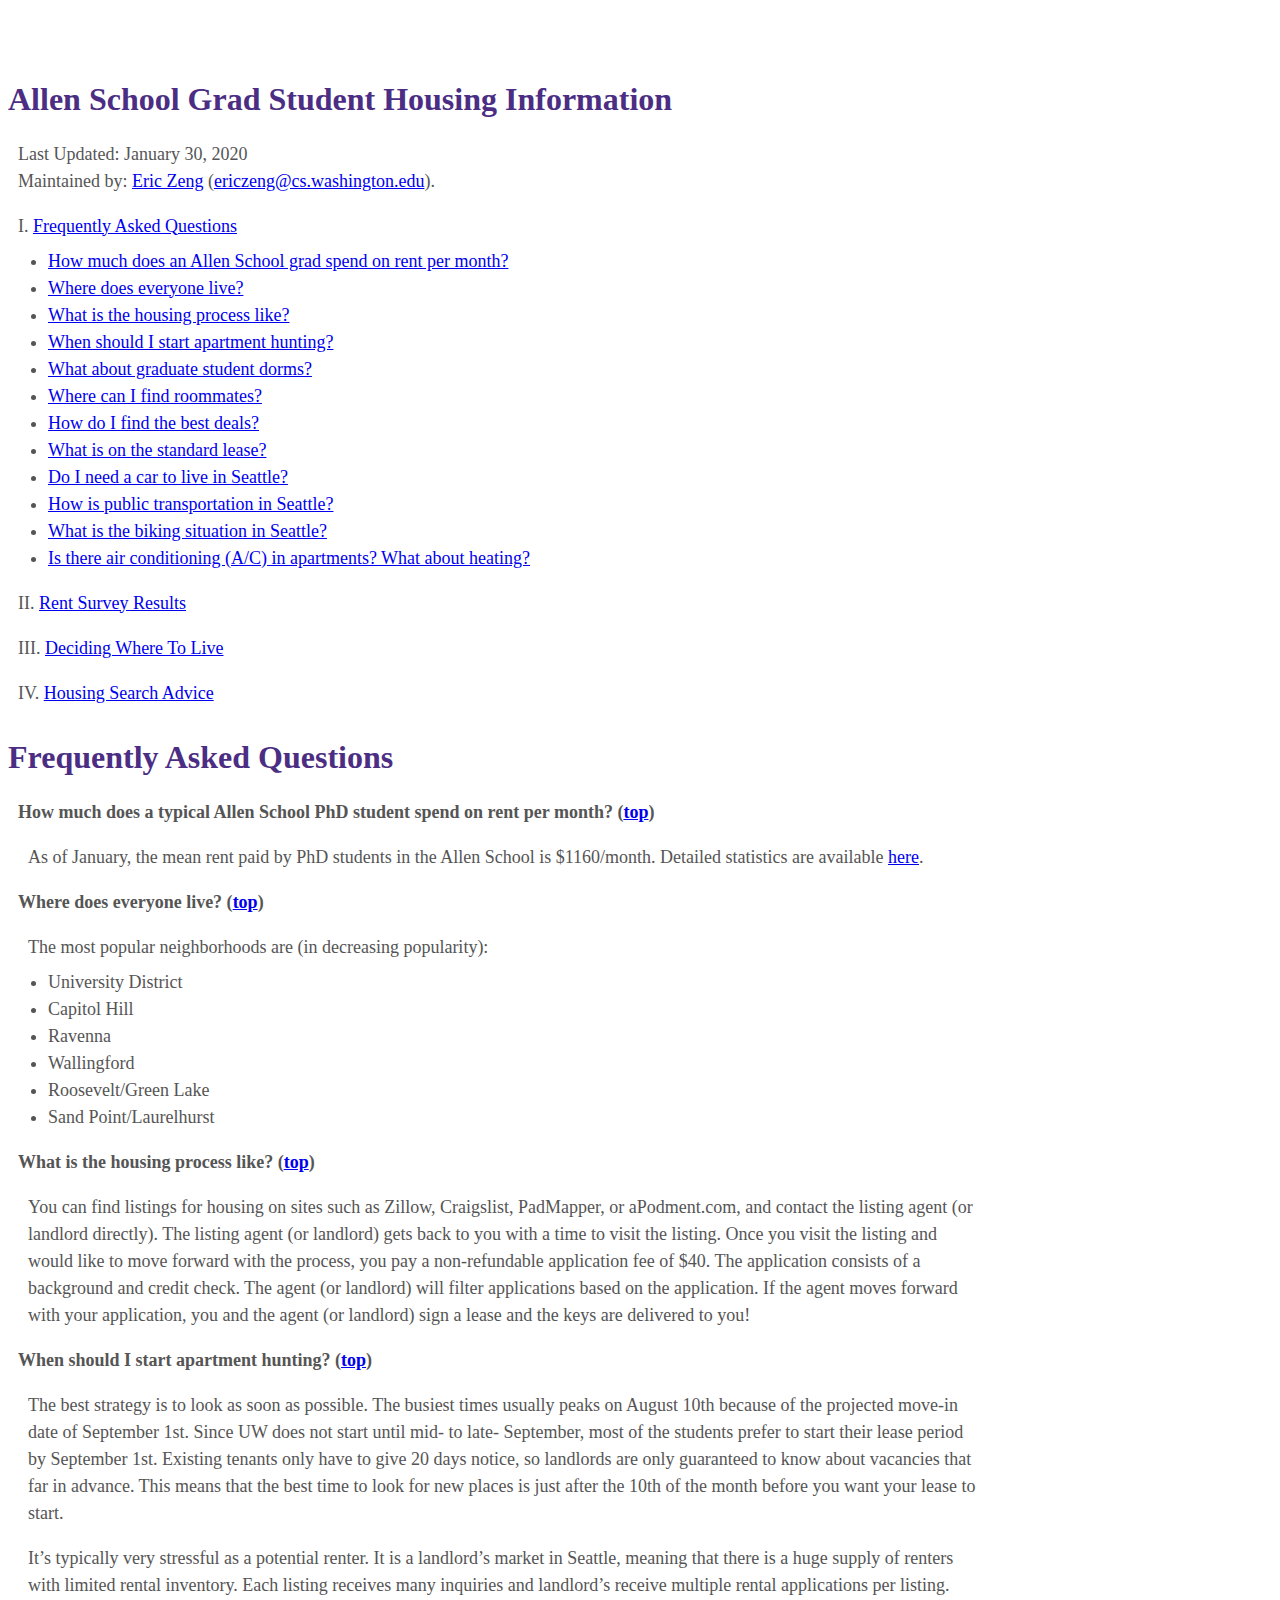
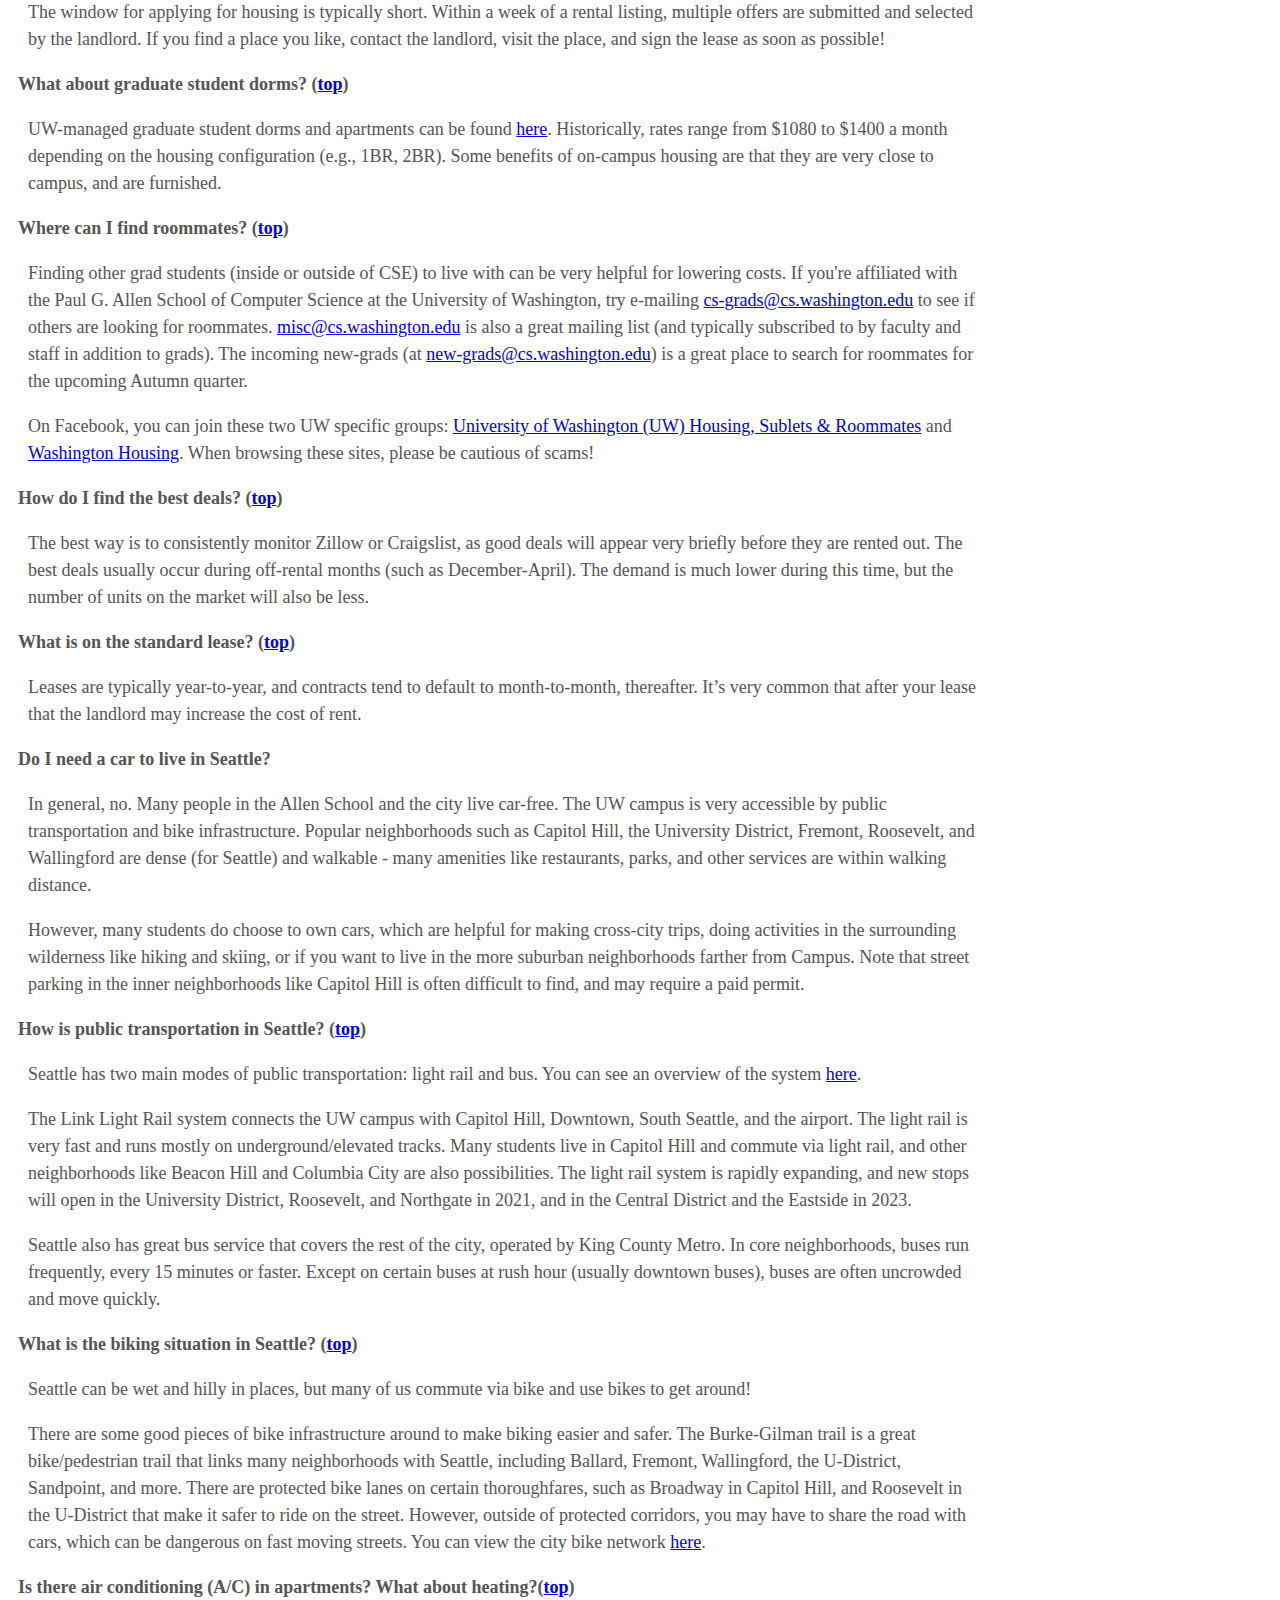
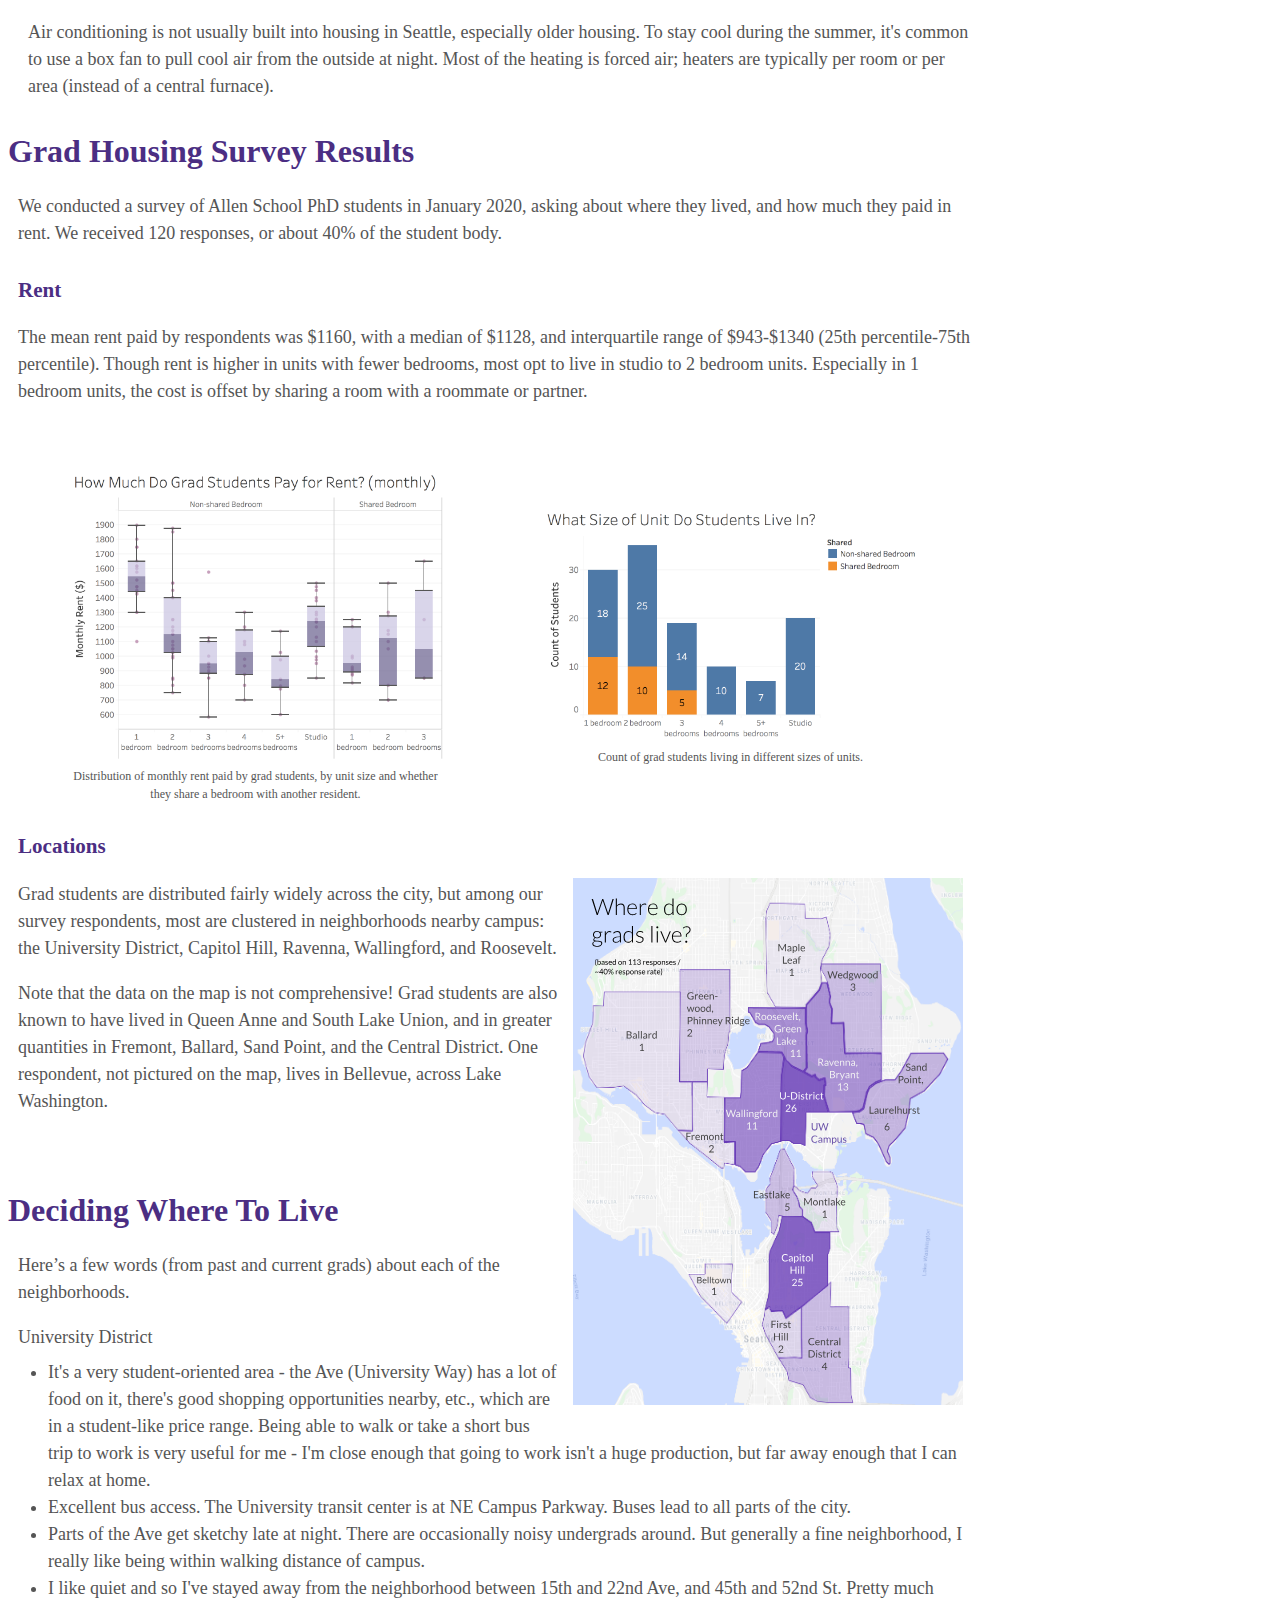
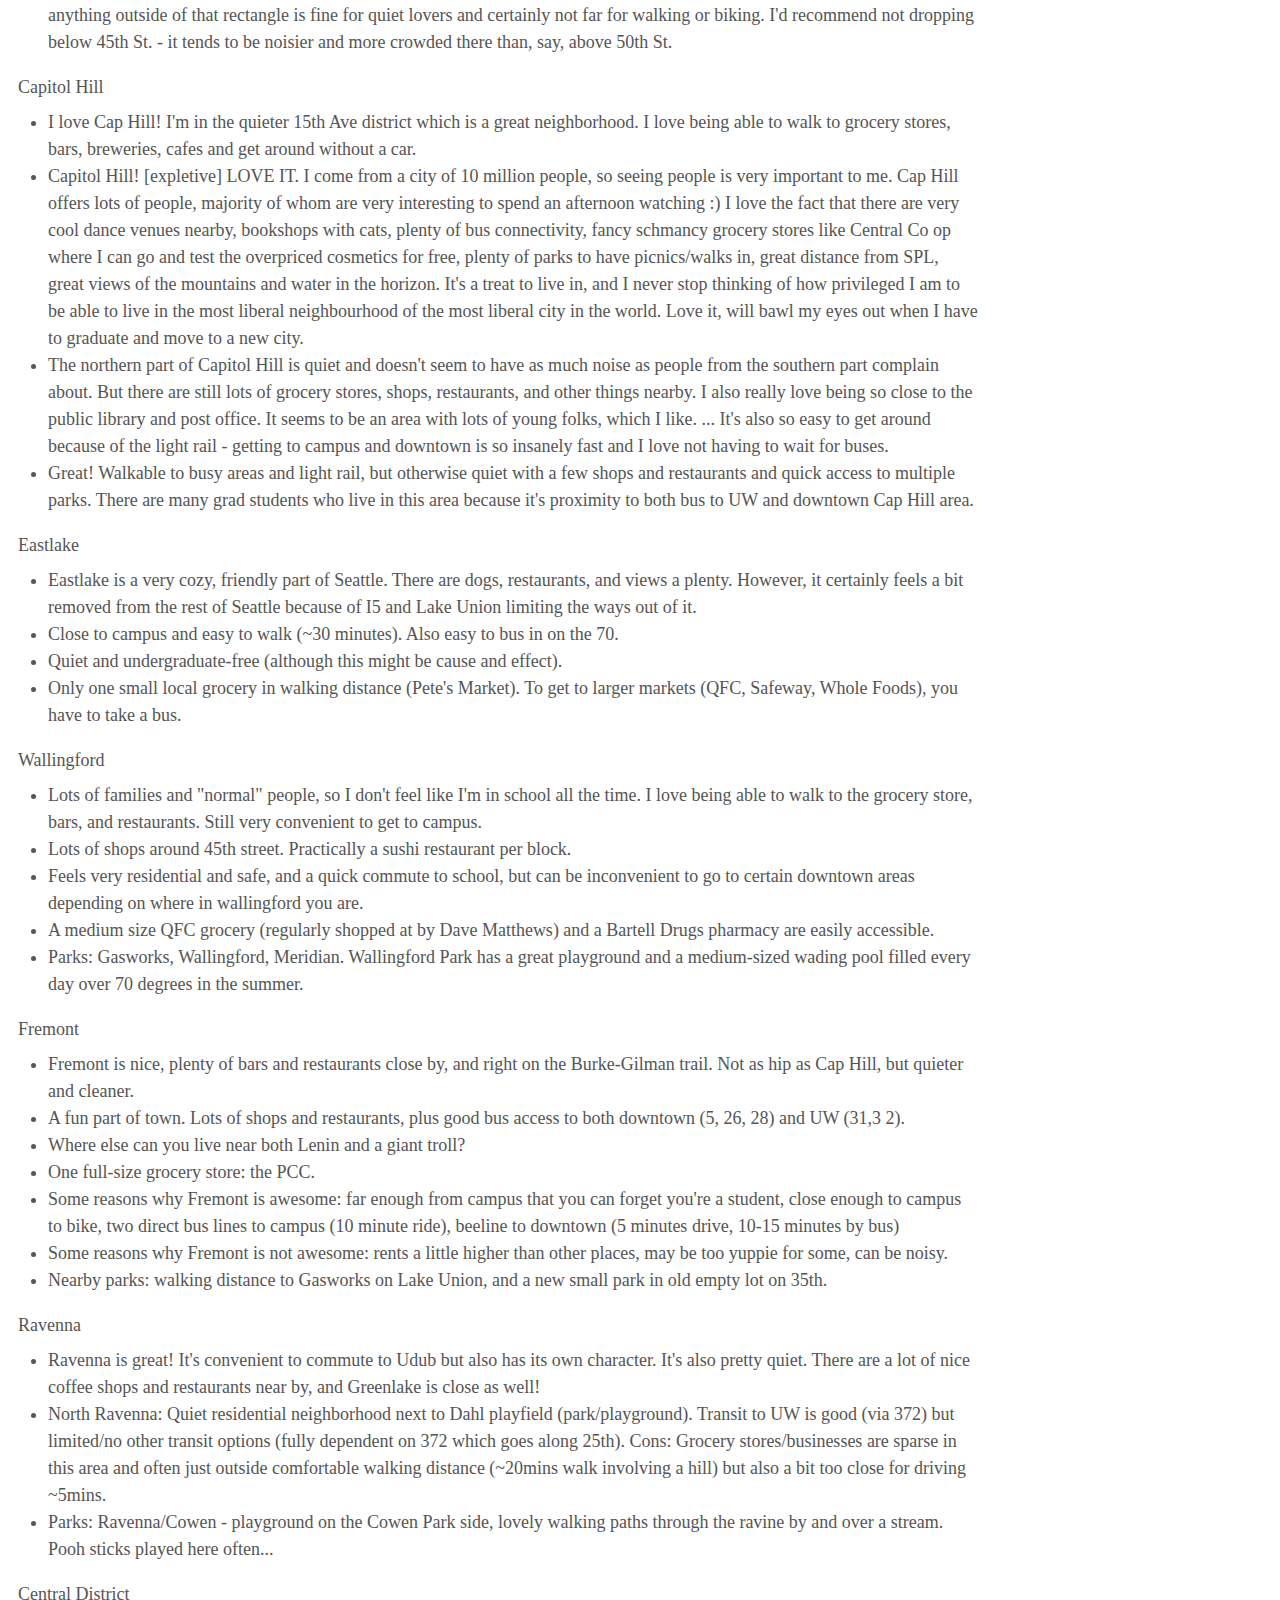
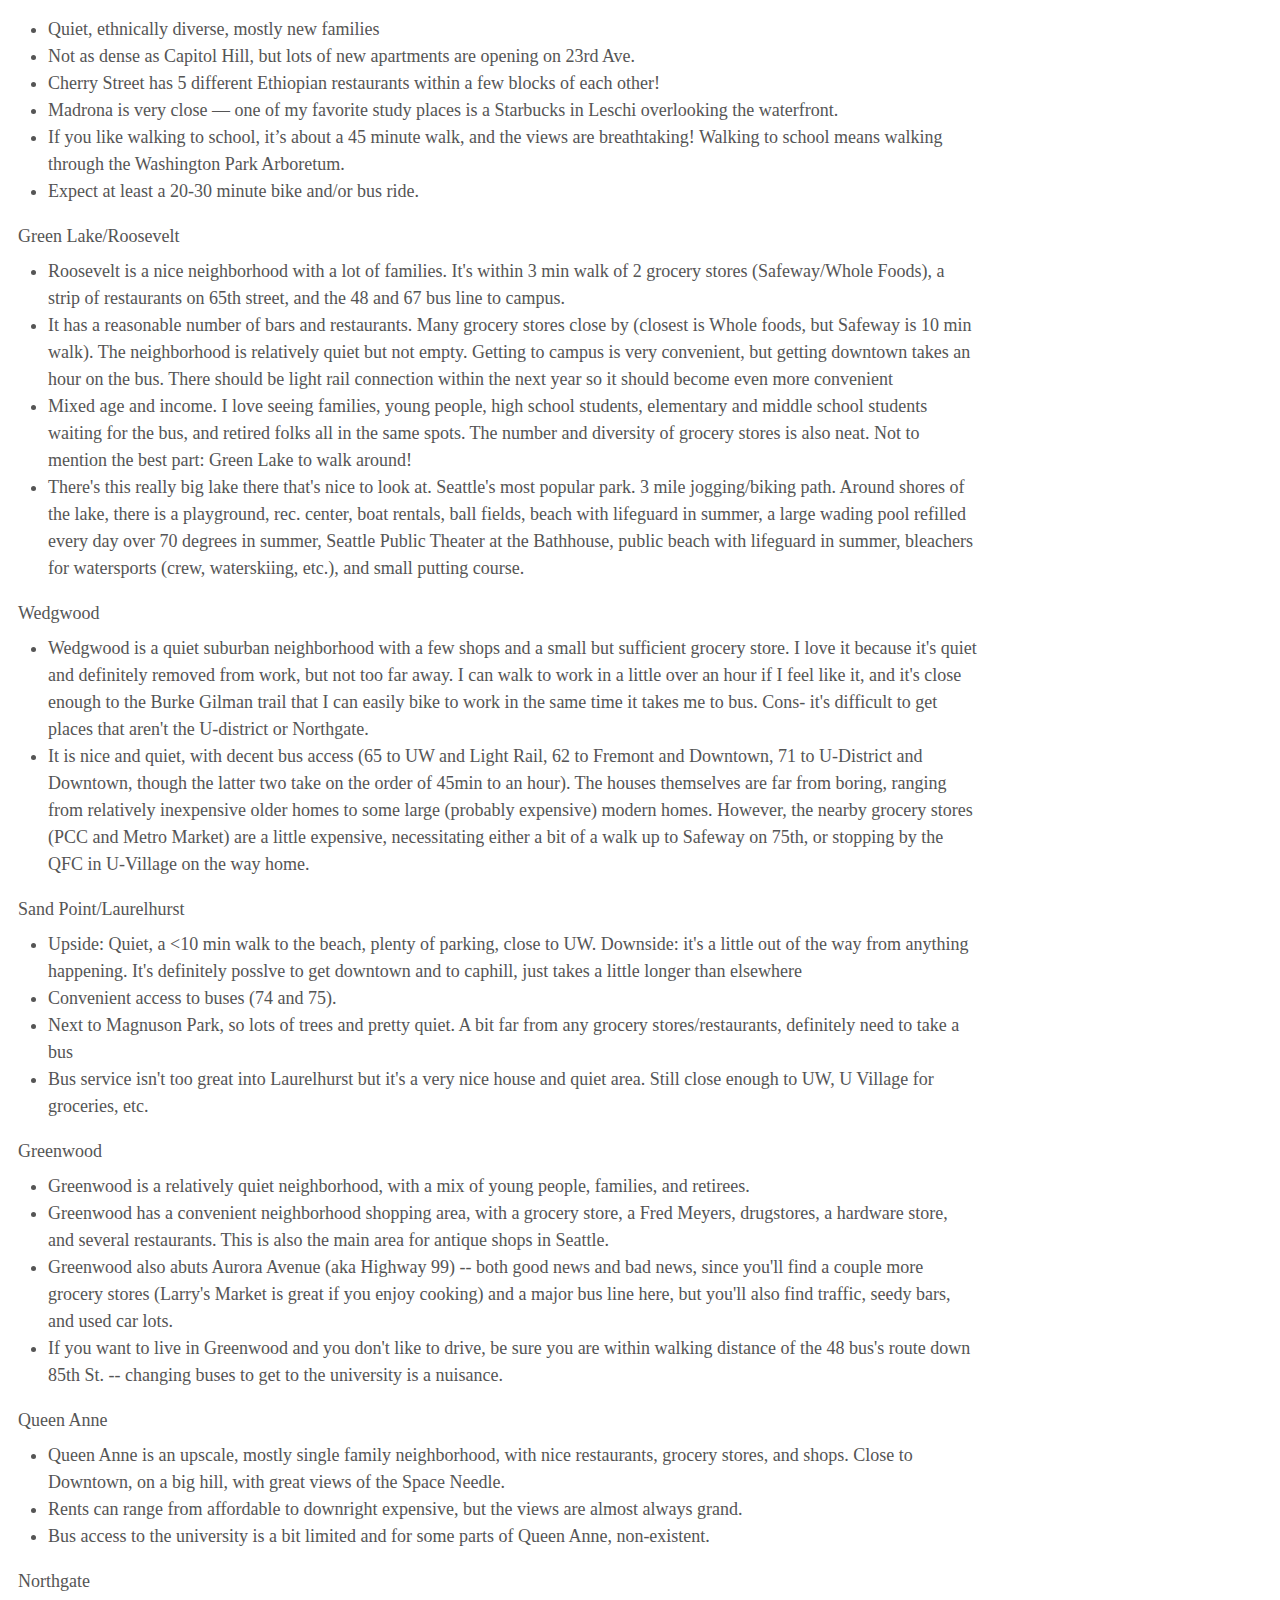
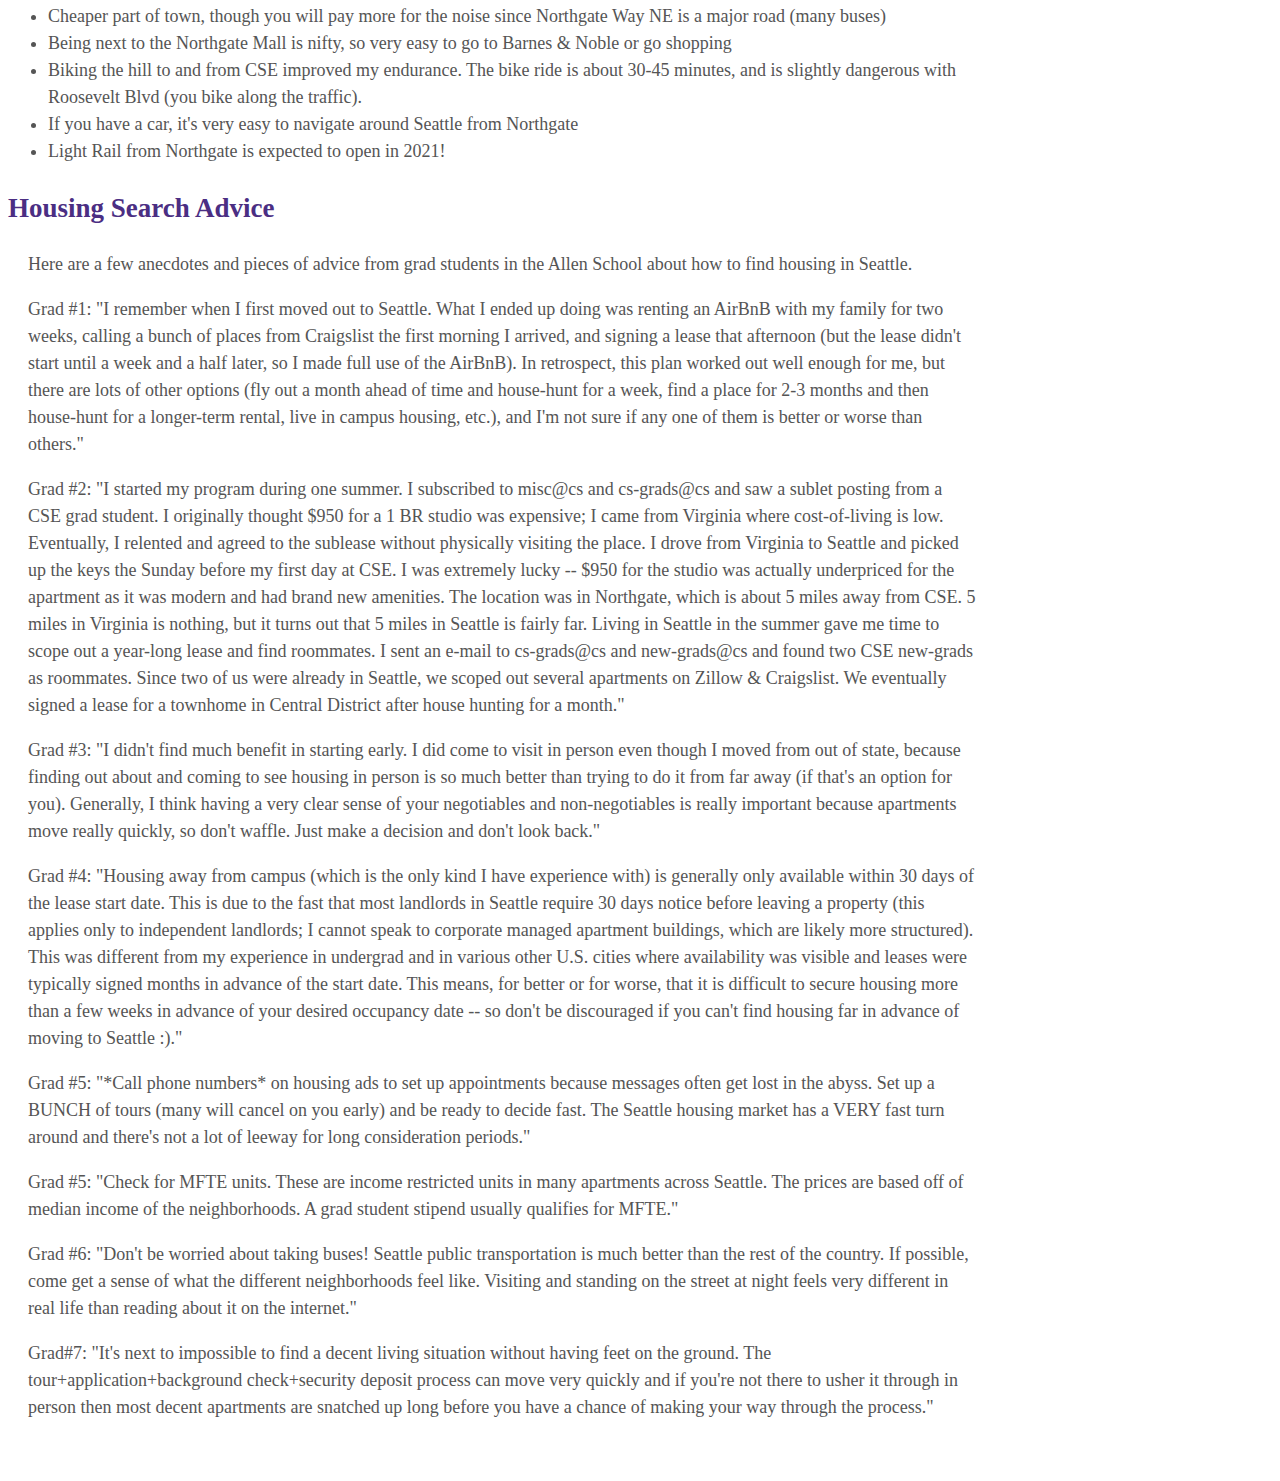
==== index.html @ 20b37497 "Update with new housing survey data and advice/neighborhood descriptions" ====
<!DOCTYPE html>
<html lang="en">
<head>
  <meta charset="utf-8">
  <meta http-equiv="X-UA-Compatible" content="IE=edge">
  <meta name="viewport" content="width=device-width, initial-scale=1">
  <meta name="description" content="">
  <meta name="author" content="">
  <link rel="shortcut icon" href="./assets/ico/favicon.ico">

  <title>UW CSE Housing Info</title>

  <!-- Bootstrap core CSS -->
  <link href="./css/bootstrap.min.css" rel="stylesheet">

  <!-- Custom styles for this template -->
  <link href="./css/blog.css" rel="stylesheet">
  <link href="./css/housing.css" rel="stylesheet">

  <!-- Font Awesome -->
  <link rel="stylesheet" href="./font-awesome/css/font-awesome.min.css">
</head>

<body>
  <div class="container">
    <div class="blog-header">
    </div>

    <div class="row">
      <div class="col-md-10 blog-main">


        <div class="blog-post">
          <h2 class="blog-post-title">Allen School Grad Student Housing Information</h2>

          <p class="text">Last Updated: January 30, 2020<br />
            Maintained by: <a href="http://homes.cs.washington.edu/~ericzeng/">Eric Zeng</a>
            (<a href="mailto:ericzeng@cs.washington.edu">ericzeng@cs.washington.edu</a>).
          </p>

            <!-- <p class="text">This page is publicly available on <a href="https://github.com/carlodelmundo/cse-housing">Github</a>. Contributions welcome.</p> -->
            <p class="text" id="top">I. <a href="#faq">Frequently Asked Questions</a>
              <ul>
                <li><a href="#q_1">How much does an Allen School grad spend on rent per month?</a></li>
                <li><a href="#q_2">Where does everyone live?</a></li>
                <li><a href="#q_3">What is the housing process like?</a></li>
                <li><a href="#q_4">When should I start apartment hunting?</a></li>
                <li><a href="#q_5">What about graduate student dorms?</a></li>
                <li><a href="#q_6">Where can I find roommates?</a></li>
                <li><a href="#q_7">How do I find the best deals?</a></li>
                <li><a href="#q_8">What is on the standard lease?</a></li>
                <li><a href="#q_9">Do I need a car to live in Seattle?</a></li>
                <li><a href="#q_10">How is public transportation in Seattle?</a></li>
                <li><a href="#q_11">What is the biking situation in Seattle?</a></li>
                <li><a href="#q_12">Is there air conditioning (A/C) in apartments? What about heating?</a></li>
              </ul>
            </p>

            <p class="text">II. <a href="#rent_survey_results">Rent Survey Results</a></p>

            <p class="text">III. <a href="#deciding_where_to_live">Deciding Where To Live</a></p>
            <p class="text">IV. <a href="#advice">Housing Search Advice</a></p>

            <h2 class="blog-post-title" id="faq">Frequently Asked Questions</h2>


            <p class="faq_question" id="q_1">
              How much does a typical Allen School PhD student spend on rent per month? (<a href="#top">top</a>)
            </p>
            <p class="faq_answer">
              As of January, the mean rent paid by PhD students in the Allen
              School is $1160/month. Detailed statistics are available
              <a href="#rent_survey_results">here</a>.
            </p>

            <p class="faq_question" id="q_2">Where does everyone live? (<a href="#top">top</a>) </p>

            <p class="faq_answer">The most popular neighborhoods are (in decreasing popularity):

              <ul>
                <li>University District</li>
                <li>Capitol Hill</li>
                <li>Ravenna</li>
                <li>Wallingford</li>
                <li>Roosevelt/Green Lake</li>
                <li>Sand Point/Laurelhurst</li>
              </ul>

              <p class="faq_question" id="q_3">What is the housing process like? (<a href="#top">top</a>) </p>
              <p class="faq_answer">
                You can find listings for housing on sites such as Zillow,
                Craigslist, PadMapper, or aPodment.com, and contact the listing
                agent (or landlord directly). The listing agent (or landlord)
                gets back to you with a time to visit the listing.
                Once you visit the listing and would like to move forward with
                the process, you pay a non-refundable application fee of $40.
                The application consists of a background and credit check.
                The agent (or landlord) will filter applications based on the
                application. If the agent moves forward with your application,
                you and the agent (or landlord) sign a lease and the keys are
                delivered to you!
              </p>

              <p class="faq_question" id="q_4">
                When should I start apartment hunting? (<a href="#top">top</a>)
              </p>
              <p class="faq_answer">
                The best strategy is to look as soon as possible. The busiest
                times usually peaks on August 10th because of the projected
                move-in date of September 1st. Since UW does not start until
                mid- to late- September, most of the students prefer to start
                their lease period by September 1st. Existing tenants only have
                to give 20 days notice, so landlords are only guaranteed to know
                about vacancies that far in advance. This means that the best
                time to look for new places is just after the 10th of the month
                before you want your lease to start.
              </p>
              <p class="faq_answer">
                It’s typically very stressful as a potential renter. It is a
                landlord’s market in Seattle, meaning that there is a huge
                supply of renters with limited rental inventory. Each listing
                receives many inquiries and landlord’s receive multiple rental
                applications per listing. The window for applying for housing is
                typically short. Within a week of a rental listing, multiple
                offers are submitted and selected by the landlord. If you find
                a place you like, contact the landlord, visit the place, and
                sign the lease as soon as possible!
              </p>

              <p class="faq_question" id="q_5">What about graduate student dorms? (<a href="#top">top</a>)  </p>
              <p class="faq_answer">
                UW-managed graduate student dorms and apartments can be found
                <a href="https://hfs.uw.edu/Live/Graduate-Student-Apartments">here</a>.
                Historically, rates range from $1080 to $1400 a month depending
                on the housing configuration (e.g., 1BR, 2BR). Some benefits
                of on-campus housing are that they are very close to campus,
                and are furnished.
              </p>

              <p class="faq_question" id="q_6">
                Where can I find roommates? (<a href="#top">top</a>) </p>
              <p class="faq_answer">
                Finding other grad students (inside or outside of CSE) to live
                with can be very helpful for lowering costs.
                If you're affiliated with the Paul G. Allen School of Computer
                Science at the University of Washington, try e-mailing
                <a href="mailto:cs-grads@cs.washington.edu ">cs-grads@cs.washington.edu</a>
                to see if others are looking for roommates.
                <a href="mailto:misc@cs.washington.edu ">misc@cs.washington.edu</a>
                is also a great mailing list (and typically subscribed to by
                faculty and staff in addition to grads). The incoming new-grads
                (at <a href="mailto:new-grads@cs.washington.edu">new-grads@cs.washington.edu</a>)
                is a great place to search for roommates for the upcoming Autumn quarter.
              </p>
              <p class="faq_answer">
                On Facebook, you can join these two UW specific groups:
                <a href="https://www.facebook.com/groups/445293202296621/">
                University of Washington (UW) Housing, Sublets & Roommates</a>
                and <a href="https://www.facebook.com/groups/housinguw/">Washington Housing</a>.
                When browsing these sites, please be cautious of scams!
              </p>

              <p class="faq_question" id="q_7">
                How do I find the best deals? (<a href="#top">top</a>) </p>
              <p class="faq_answer">
                The best way is to consistently monitor Zillow or Craigslist,
                as good deals will appear very briefly before they are rented out.
                The best deals usually occur during off-rental months
                (such as December-April). The demand is much lower during this
                time, but the number of units on the market will also be less.
              </p>

              <p class="faq_question" id="q_8">What is on the standard lease? (<a href="#top">top</a>) </p>
              <p class="faq_answer">
                Leases are typically year-to-year, and contracts tend to default
                to month-to-month, thereafter. It’s very common that after your
                lease that the landlord may increase the cost of rent.
              </p>

              <p class="faq_question" id="q_9">Do I need a car to live in Seattle?</p>
              <p class="faq_answer">
                In general, no. Many people in the Allen School and the city live
                car-free. The UW campus is very accessible by public
                transportation and bike infrastructure. Popular neighborhoods
                such as Capitol Hill, the University District, Fremont, Roosevelt,
                and Wallingford are dense (for Seattle) and walkable - many
                amenities like restaurants, parks, and other services are within
                walking distance.
              </p>
              <p class="faq_answer">
                However, many students do choose to own cars, which are helpful
                for making cross-city trips, doing activities in the surrounding
                wilderness like hiking and skiing, or if you want to live in the
                more suburban neighborhoods farther from Campus. Note
                that street parking in the inner neighborhoods like Capitol Hill
                is often difficult to find, and may require a paid permit.
              </p>

              <p class="faq_question" id="q_10">
                How is public transportation in Seattle? (<a href="#top">top</a>)
              </p>
              <p class="faq_answer">
                Seattle has two main modes of public transportation: light rail
                and bus. You can see an overview of the system
                <a href="https://seattletransitmap.com/view/">here</a>.
              </p>
              <p class="faq_answer">
                The Link Light Rail system connects the UW campus with Capitol
                Hill, Downtown, South Seattle, and the airport.
                The light rail is very fast and runs mostly on underground/elevated
                tracks. Many students live in Capitol Hill and commute via light
                rail, and other neighborhoods like Beacon Hill and Columbia
                City are also possibilities. The light rail system is rapidly
                expanding, and new stops will open in the University District,
                Roosevelt, and Northgate in 2021, and in the Central District
                and the Eastside in 2023.
              </p>
              <p class="faq_answer">
                Seattle also has great bus service that covers the rest of the city,
                operated by King County Metro. In core neighborhoods, buses run
                frequently, every 15 minutes or faster. Except on certain buses
                at rush hour (usually downtown buses), buses are often uncrowded
                and move quickly.
              </p>

              <p class="faq_question" id="q_11">What is the biking situation in Seattle? (<a href="#top">top</a>) </p>
              <p class="faq_answer">
                Seattle can be wet and hilly in places, but many of us commute
                via bike and use bikes to get around!
              </p>
              <p class="faq_answer">
                There are some good pieces of bike infrastructure around to make
                biking easier and safer. The Burke-Gilman
                trail is a great bike/pedestrian trail that links many
                neighborhoods with Seattle, including Ballard, Fremont, Wallingford,
                the U-District, Sandpoint, and more. There are
                protected bike lanes on certain thoroughfares, such as Broadway
                in Capitol Hill, and Roosevelt in the U-District that make it
                safer to ride on the street. However, outside of protected
                corridors, you may have to share the road with cars, which can
                be dangerous on fast moving streets. You can view the city bike
                network
                <a href="http://seattlecitygis.maps.arcgis.com/apps/webappviewer/index.html?id=a24b25c3142c49e194190d6a888d97e3">here</a>.
              </p>


              <p class="faq_question" id="q_12">Is there air conditioning (A/C) in apartments? What about heating?(<a href="#top">top</a>)</p>
              <p class="faq_answer">
                Air conditioning is not usually built into housing in Seattle,
                especially older housing. To stay cool during the summer, it's
                common to use a box fan to pull cool air from the outside at
                night. Most of the heating is forced air; heaters are typically
                per room or per area (instead of a central furnace).
              </p>

              <h2 class="blog-post-title" id="rent_survey_results">Grad Housing Survey Results</h2>

              <p class="text">
                We conducted a survey of Allen School PhD students in January
                2020, asking about where they lived, and how much they paid
                in rent. We received 120 responses, or about 40% of the student
                body.
              </p>

              <h3>Rent</h3>
              <p class="text">
                The mean rent paid by respondents was $1160, with a median of
                $1128, and interquartile range of $943-$1340
                (25th percentile-75th percentile).
                Though rent is higher in units with fewer bedrooms, most opt to
                live in studio to 2 bedroom units. Especially in 1 bedroom units,
                the cost is offset by sharing a room with a roommate or partner.
              </p>
              <br />

              <div id="figures">
                <figure>
                  <center>
                    <img src="images/boxplot.png" id="boxplot"></img>
                  </center>
                  <figcaption>
                    <center>
                      Distribution of monthly rent paid by grad students,
                      by unit size and whether they share a bedroom with
                      another resident.
                    </center>
                  </figcaption>
                </figure>

                <figure>
                  <center>
                    <img src="images/room_hist.png" id="rooms"></img>
                  </center>
                  <figcaption>
                    <center>
                      Count of grad students living in different sizes of
                      units.
                    </center>
                  </figcaption>
                </figure>
              </div>

              <h3>Locations</h3>
              <img src="images/neighborhoods.svg" id="neighborhoods"></img>
              <p class="text">
                Grad students are distributed fairly widely across the city,
                but among our survey respondents, most are clustered in neighborhoods
                nearby campus: the University District, Capitol Hill,
                Ravenna, Wallingford, and Roosevelt.
              </p>
              <p class="text">
                Note that the data on the map is not comprehensive!
                Grad students are also known to have lived in Queen Anne and
                South Lake Union, and in greater quantities in Fremont, Ballard,
                Sand Point, and the Central District. One respondent, not pictured
                on the map, lives in Bellevue, across Lake Washington.
              </p>

              <br />

              <h2 class="blog-post-title" id="deciding_where_to_live">Deciding Where To Live</h2>

              <p class="text">Here’s a few words (from past and current grads) about each of the neighborhoods.</p>

              <p class="text">University District</p>
              <ul>
                <li>It's a very student-oriented area - the Ave (University Way) has a lot of food on it, there's good shopping opportunities nearby, etc., which are in a student-like price range. Being able to walk or take a short bus trip to work is very useful for me - I'm close enough that going to work isn't a huge production, but far away enough that I can relax at home.</li>
                <li>Excellent bus access. The University transit center is at NE Campus Parkway. Buses lead to all parts of the city.</li>
                <li>Parts of the Ave get sketchy late at night. There are occasionally noisy undergrads around. But generally a fine neighborhood, I really like being within walking distance of campus.</li>
                <li>I like quiet and so I've stayed away from the neighborhood between 15th and 22nd Ave, and 45th and 52nd St. Pretty much anything outside of that rectangle is fine for quiet lovers and certainly not far for walking or biking. I'd recommend not dropping below 45th St. - it tends to be noisier and more crowded there than, say, above 50th St.</li>
              </ul>

              <p class="text">Capitol Hill</p>
              <ul>
                <li>I love Cap Hill! I'm in the quieter 15th Ave district which is a great neighborhood. I love being able to walk to grocery stores, bars, breweries, cafes and get around without a car.</li>
                <li>Capitol Hill! [expletive] LOVE IT. I come from a city of 10 million people, so seeing people is very important to me. Cap Hill offers lots of people, majority of whom are very interesting to spend an afternoon watching :) I love the fact that there are very cool dance venues nearby, bookshops with cats, plenty of bus connectivity, fancy schmancy grocery stores like Central Co op where I can go and test the overpriced cosmetics for free, plenty of parks to have picnics/walks in, great distance from SPL, great views of the mountains and water in the horizon. It's a treat to live in, and I never stop thinking of how privileged I am to be able to live in the most liberal neighbourhood of the most liberal city in the world. Love it, will bawl my eyes out when I have to graduate and move to a new city.</li>
                <li>The northern part of Capitol Hill is quiet and doesn't seem to have as much noise as people from the southern part complain about. But there are still lots of grocery stores, shops, restaurants, and other things nearby. I also really love being so close to the public library and post office. It seems to be an area with lots of young folks, which I like. ... It's also so easy to get around because of the light rail - getting to campus and downtown is so insanely fast and I love not having to wait for buses.</li>
                <li>Great! Walkable to busy areas and light rail, but otherwise quiet with a few shops and restaurants and quick access to multiple parks. There are many grad students who live in this area because it's proximity to both bus to UW and downtown Cap Hill area.</li>
              </ul>

              <p class="text">Eastlake</p>
              <ul>
                <li>Eastlake is a very cozy, friendly part of Seattle. There are dogs, restaurants, and views a plenty. However, it certainly feels a bit removed from the rest of Seattle because of I5 and Lake Union limiting the ways out of it.</li>
                <li>Close to campus and easy to walk (~30 minutes). Also easy to bus in on the 70.</li>
                <li>Quiet and undergraduate-free (although this might be cause and effect).</li>
                <li>Only one small local grocery in walking distance (Pete's Market). To get to larger markets (QFC, Safeway, Whole Foods), you have to take a bus.</li>
              </ul>

              <p class="text">Wallingford</p>
              <ul>
                <li>Lots of families and "normal" people, so I don't feel like I'm in school all the time. I love being able to walk to the grocery store, bars, and restaurants. Still very convenient to get to campus.</li>
                <li>Lots of shops around 45th street. Practically a sushi restaurant per block.</li>
                <li>Feels very residential and safe, and a quick commute to school, but can be inconvenient to go to certain downtown areas depending on where in wallingford you are.</li>
                <li>A medium size QFC grocery (regularly shopped at by Dave Matthews) and a Bartell Drugs pharmacy are easily accessible.</li>
                <li>Parks: Gasworks, Wallingford, Meridian. Wallingford Park has a great playground and a medium-sized wading pool filled every day over 70 degrees in the summer.</li>
              </ul>

              <p class="text">Fremont</p>
              <ul>
                <li>Fremont is nice, plenty of bars and restaurants close by, and right on the Burke-Gilman trail. Not as hip as Cap Hill, but quieter and cleaner.</li>
                <li>A fun part of town. Lots of shops and restaurants, plus good bus access to both downtown (5, 26, 28) and UW (31,3 2).</li>
                <li>Where else can you live near both Lenin and a giant troll?</li>
                <li>One full-size grocery store: the PCC.</li>
                <li>Some reasons why Fremont is awesome: far enough from campus that you can forget you're a student, close enough to campus to bike, two direct bus lines to campus (10 minute ride), beeline to downtown (5 minutes drive, 10-15 minutes by bus)</li>
                <li>Some reasons why Fremont is not awesome: rents a little higher than other places, may be too yuppie for some, can be noisy.</li>
                <li>Nearby parks: walking distance to Gasworks on Lake Union, and a new small park in old empty lot on 35th.</li>
              </ul>
              <p class="text">Ravenna</p>
              <ul>
                <li>Ravenna is great! It's convenient to commute to Udub but also has its own character. It's also pretty quiet. There are a lot of nice coffee shops and restaurants near by, and Greenlake is close as well!</li>
                <li>North Ravenna: Quiet residential neighborhood next to Dahl playfield (park/playground). Transit to UW is good (via 372) but limited/no other transit options (fully dependent on 372 which goes along 25th). Cons: Grocery stores/businesses are sparse in this area and often just outside comfortable walking distance (~20mins walk involving a hill) but also a bit too close for driving ~5mins.</li>
                <li>Parks: Ravenna/Cowen - playground on the Cowen Park side, lovely walking paths through the ravine by and over a stream. Pooh sticks played here often...</li>
              </ul>

              <p class="text">Central District</p>
              <ul>
                <li>Quiet, ethnically diverse, mostly new families</li>
                <li>Not as dense as Capitol Hill, but lots of new apartments are opening on 23rd Ave.</li>
                <li>Cherry Street has 5 different Ethiopian restaurants within a few blocks of each other!</li>
                <li>Madrona is very close — one of my favorite study places is a Starbucks in Leschi overlooking the waterfront.</li>
                <li>If you like walking to school, it’s about a 45 minute walk, and the views are breathtaking! Walking to school means walking through the Washington Park Arboretum.</li>
                <li>Expect at least a 20-30 minute bike and/or bus ride.</li>
              </ul>
              <p class="text">Green Lake/Roosevelt</p>
              <ul>
                <li>Roosevelt is a nice neighborhood with a lot of families. It's within 3 min walk of 2 grocery stores (Safeway/Whole Foods), a strip of restaurants on 65th street, and the 48 and 67 bus line to campus. </li>
                <li>It has a reasonable number of bars and restaurants. Many grocery stores close by (closest is Whole foods, but Safeway is 10 min walk). The neighborhood is relatively quiet but not empty. Getting to campus is very convenient, but getting downtown takes an hour on the bus. There should be light rail connection within the next year so it should become even more convenient</li>
                <li>Mixed age and income. I love seeing families, young people, high school students, elementary and middle school students waiting for the bus, and retired folks all in the same spots. The number and diversity of grocery stores is also neat. Not to mention the best part: Green Lake to walk around!</li>
                <li>There's this really big lake there that's nice to look at. Seattle's most popular park. 3 mile jogging/biking path. Around shores of the lake, there is a playground, rec. center, boat rentals, ball fields, beach with lifeguard in summer, a large wading pool refilled every day over 70 degrees in summer, Seattle Public Theater at the Bathhouse, public beach with lifeguard in summer, bleachers for watersports (crew, waterskiing, etc.), and small putting course.</li>
              </ul>
              <p class="text">Wedgwood</p>
              <ul>
                <li>Wedgwood is a quiet suburban neighborhood with a few shops and a small but sufficient grocery store. I love it because it's quiet and definitely removed from work, but not too far away. I can walk to work in a little over an hour if I feel like it, and it's close enough to the Burke Gilman trail that I can easily bike to work in the same time it takes me to bus. Cons- it's difficult to get places that aren't the U-district or Northgate.</li>
                <li>It is nice and quiet, with decent bus access (65 to UW and Light Rail, 62 to Fremont and Downtown, 71 to U-District and Downtown, though the latter two take on the order of 45min to an hour). The houses themselves are far from boring, ranging from relatively inexpensive older homes to some large (probably expensive) modern homes.
                  However, the nearby grocery stores (PCC and Metro Market) are a little expensive, necessitating either a bit of a walk up to Safeway on 75th, or stopping by the QFC in U-Village on the way home.</li>
              </ul>

              <p class="text">Sand Point/Laurelhurst</p>
              <ul>
                <li>Upside: Quiet, a &lt;10 min walk to the beach, plenty of parking, close to UW. Downside: it's a little out of the way from anything happening. It's definitely posslve to get downtown and to caphill, just takes a little longer than elsewhere</li>
                <li>Convenient access to buses (74 and 75).</li>
                <li>Next to Magnuson Park, so lots of trees and pretty quiet. A bit far from any grocery stores/restaurants, definitely need to take a bus </li>
                <li>Bus service isn't too great into Laurelhurst but it's a very nice house and quiet area. Still close enough to UW, U Village for groceries, etc.</li>
              </ul>
              <p class="text">Greenwood</p>
              <ul>
                <li>Greenwood is a relatively quiet neighborhood, with a mix of young people, families, and retirees.</li>
                <li>Greenwood has a convenient neighborhood shopping area, with a grocery store, a Fred Meyers, drugstores, a hardware store, and several restaurants. This is also the main area for antique shops in Seattle.</li>
                <li>Greenwood also abuts Aurora Avenue (aka Highway 99) -- both good news and bad news, since you'll find a couple more grocery stores (Larry's Market is great if you enjoy cooking) and a major bus line here, but you'll also find traffic, seedy bars, and used car lots.</li>
                <li>If you want to live in Greenwood and you don't like to drive, be sure you are within walking distance of the 48 bus's route down 85th St. -- changing buses to get to the university is a nuisance.</li>
              </ul>
              <p class="text">Queen Anne</p>
              <ul>
                <li>Queen Anne is an upscale, mostly single family neighborhood, with nice restaurants, grocery stores, and shops. Close to Downtown, on a big hill, with great views of the Space Needle.</li>
                <li>Rents can range from affordable to downright expensive, but the views are almost always grand.</li>
                <li>Bus access to the university is a bit limited and for some parts of Queen Anne, non-existent.</li>
              </ul>
              <p class="text">Northgate</p>
              <ul>
                <li>Cheaper part of town, though you will pay more for the noise since Northgate Way NE is a major road (many buses)</li>
                <li>Being next to the Northgate Mall is nifty, so very easy to go to Barnes & Noble or go shopping</li>
                <li>Biking the hill to and from CSE improved my endurance. The bike ride is about 30-45 minutes, and is slightly dangerous with Roosevelt Blvd (you bike along the traffic).</li>
                <li>If you have a car, it's very easy to navigate around Seattle from Northgate</li>
                <li>Light Rail from Northgate is expected to open in 2021!</li>
              </ul>

              <h2 id="advice">Housing Search Advice</h2>
              <p class="faq_answer">Here are a few anecdotes and pieces of advice from grad students in the Allen School about how to find housing in Seattle.</p>
              <p class="faq_answer">Grad #1: "I remember when I first moved out to Seattle. What I ended up doing was renting an AirBnB with my family for two weeks, calling a bunch of places from Craigslist the first morning I arrived, and signing a lease that afternoon (but the lease didn't start until a week and a half later, so I made full use of the AirBnB). In retrospect, this plan worked out well enough for me, but there are lots of other options (fly out a month ahead of time and house-hunt for a week, find a place for 2-3 months and then house-hunt for a longer-term rental, live in campus housing, etc.), and I'm not sure if any one of them is better or worse than others."</p>
              <p class="faq_answer">Grad #2: "I started my program during one summer. I subscribed to misc@cs and cs-grads@cs and saw a sublet posting from a CSE grad student. I originally thought $950 for a 1 BR studio was expensive; I came from Virginia where cost-of-living is low. Eventually, I relented and agreed to the sublease without physically visiting the place. I drove from Virginia to Seattle and picked up the keys the Sunday before my first day at CSE. I was extremely lucky -- $950 for the studio was actually underpriced for the apartment as it was modern and had brand new amenities. The location was in Northgate, which is about 5 miles away from CSE. 5 miles in Virginia is nothing, but it turns out that 5 miles in Seattle is fairly far. Living in Seattle in the summer gave me time to scope out a year-long lease and find roommates. I sent an e-mail to cs-grads@cs and new-grads@cs and found two CSE new-grads as roommates. Since two of us were already in Seattle, we scoped out several apartments on Zillow & Craigslist. We eventually signed a lease for a townhome in Central District after house hunting for a month."</p>
              <p class="faq_answer">Grad #3: "I didn't find much benefit in starting early. I did come to visit in person even though I moved from out of state, because finding out about and coming to see housing in person is so much better than trying to do it from far away (if that's an option for you). Generally, I think having a very clear sense of your negotiables and non-negotiables is really important because apartments move really quickly, so don't waffle. Just make a decision and don't look back."</p>
              <p class="faq_answer">Grad #4: "Housing away from campus (which is the only kind I have experience with) is generally only available within 30 days of the lease start date. This is due to the fast that most landlords in Seattle require 30 days notice before leaving a property (this applies only to independent landlords; I cannot speak to corporate managed apartment buildings, which are likely more structured). This was different from my experience in undergrad and in various other U.S. cities where availability was visible and leases were typically signed months in advance of the start date. This means, for better or for worse, that it is difficult to secure housing more than a few weeks in advance of your desired occupancy date -- so don't be discouraged if you can't find housing far in advance of moving to Seattle :)."</p>
              <p class="faq_answer">Grad #5: "*Call phone numbers* on housing ads to set up appointments because messages often get lost in the abyss. Set up a BUNCH of tours (many will cancel on you early) and be ready to decide fast. The Seattle housing market has a VERY fast turn around and there's not a lot of leeway for long consideration periods."</p>
              <p class="faq_answer">Grad #5: "Check for MFTE units. These are income restricted units in many apartments across Seattle. The prices are based off of median income of the neighborhoods. A grad student stipend usually qualifies for MFTE."</p>
              <p class="faq_answer">Grad #6: "Don't be worried about taking buses! Seattle public transportation is much better than the rest of the country.
                If possible, come get a sense of what the different neighborhoods feel like. Visiting and standing on the street at night feels very different in real life than reading about it on the internet."</p>
              <p class="faq_answer">Grad#7: "It's next to impossible to find a decent living situation without having feet on the ground. The tour+application+background check+security deposit process can move very quickly and if you're not there to usher it through in person then most decent apartments are snatched up long before you have a chance of making your way through the process."</p>
              </div><!-- /.blog-post -->
            </div><!-- /.blog-main -->
          </div><!-- /.row -->
        </div><!-- /.container -->

    <!-- Bootstrap core JavaScript
      ================================================== -->
      <!-- Placed at the end of the document so the pages load faster -->
      <script src="https://ajax.googleapis.com/ajax/libs/jquery/1.11.0/jquery.min.js"></script>
      <script src="./js/bootstrap.min.js"></script>
      <script src="./js/docs.min.js"></script>
    </body>
    </html>
---- css/blog.css ----
/*
 * Globals
 */

body {
  font-family: FontAwesome, Georgia, "Times New Roman", Times, serif;
  color: #555;
}

p + ul {
    margin-top: -10px;
}

figcaption {
    text-align: center;
    font-size: medium;
}

a:link {text-decoration: underline}

h1, .h1,
h2, .h2,
h3, .h3,
h4, .h4 {
	/*color: #C79900;*/
    color: #4b2e83;
},
h5, .h5,
h6, .h6 {
  margin-top: 0;
  font-family: FontAwesome, "Helvetica Neue", Helvetica, Arial, sans-serif;
  font-weight: normal;
  color: #333;
}

h3 {
  padding-top: 10px;
  padding-left: 10px;
  margin-top: 0px;
  margin-bottom: 0px;
}

p.publication {
  padding-left: 10px;
}

p.faq_answer {
  padding-left: 20px;
}

p.faq_question {
  padding-left: 10px;
  font-weight: bold;
}

p.text {
  padding-left: 10px;
}

div.media {
  padding: 20px;
}

.author_del_mundo {
  font-weight: bold;
}

/*
 * Override Bootstrap's default container.
 */

@media (min-width: 1200px) {
  .container {
    width: 970px;
  }
}

.emph {
	color: #FF0000;
}




/*
 * Masthead for nav
 */

.blog-masthead {
  background-color: #39275b;
  box-shadow: inset 0 -2px 5px rgba(0,0,0,.1);
}

/* Nav links */
.blog-nav-item {
  position: relative;
  display: inline-block;
  padding: 10px;
  font-weight: 500;
  color: #cdddeb;
}
.blog-nav-item:hover,
.blog-nav-item:focus {
  color: #fff;
}

/* Active state gets a caret at the bottom */
.blog-nav .active {
  color: #fff;
}
.blog-nav .active:after {
  position: absolute;
  bottom: 0;
  left: 50%;
  width: 0;
  height: 0;
  margin-left: -5px;
  vertical-align: middle;
  content: " ";
  border-right:  5px solid transparent;
  border-bottom: 5px solid;
  border-left:   5px solid transparent;
}


/*
 * Blog name and description
 */

.blog-header {
  padding-top: 20px;
  padding-bottom: 20px;
}
.blog-title {
  margin-top: 30px;
  margin-bottom: 0;
  font-size: 60px;
  font-weight: normal;
}
.blog-description {
  font-size: 20px;
  color: #999;
}


/*
 * Main column and sidebar layout
 */

.blog-main {
  font-size: 18px;
  line-height: 1.5;
}

/* Sidebar modules for boxing content */
.sidebar-module {
  padding: 15px;
  margin: 0 -25px 15px;
  color: #000000;
  font-size: 12px;
}
.sidebar-module-inset {
  padding: 15px;
  background-color: #FFF;
  border-radius: 4px;
}
.sidebar-module-inset p:last-child,
.sidebar-module-inset ul:last-child
{
  padding-top: 0px;
  margin-top: 0px;
},
.sidebar-module-inset ol:last-child {
  margin-bottom: 0;
}



/* Pagination */
.pager {
  margin-bottom: 60px;
  text-align: left;
}
.pager > li > a {
  width: 140px;
  padding: 10px 20px;
  text-align: center;
  border-radius: 30px;
}


/*
 * Blog posts
 */

.blog-post {
  margin-bottom: 60px;
}
.blog-post-title {
  margin-bottom: 5px;
  font-size: 32px;
}
.blog-post-subtitle {
  margin-bottom: 5px;
  font-size: 20px;
}
.blog-post-meta {
  margin-bottom: 20px;
  color: #999;
}


/*
 * Footer
 */

.blog-footer {
  padding: 40px 0;
  color: #999;
  text-align: center;
  background-color: #39275b;
  border-top: 1px solid #e5e5e5;
}
---- css/housing.css ----
#figures {
  display: flex;
  align-items: center;
  flex-wrap: wrap;
  justify-content: space-evenly;
}

#figures figure {
  max-width: 375px;
}

#figures img {
  /* max-height: 300px; */
  max-width: 375px;
}

figcaption {
  font-size: 9pt;
}

#neighborhoods {
  max-width: 390px;
  float: right;
  padding: 15px;
}

/* #neighborhoods-section {
  display: flex;
  align-items: center;
  flex-wrap: wrap;
  justify-content: space-between;
} */
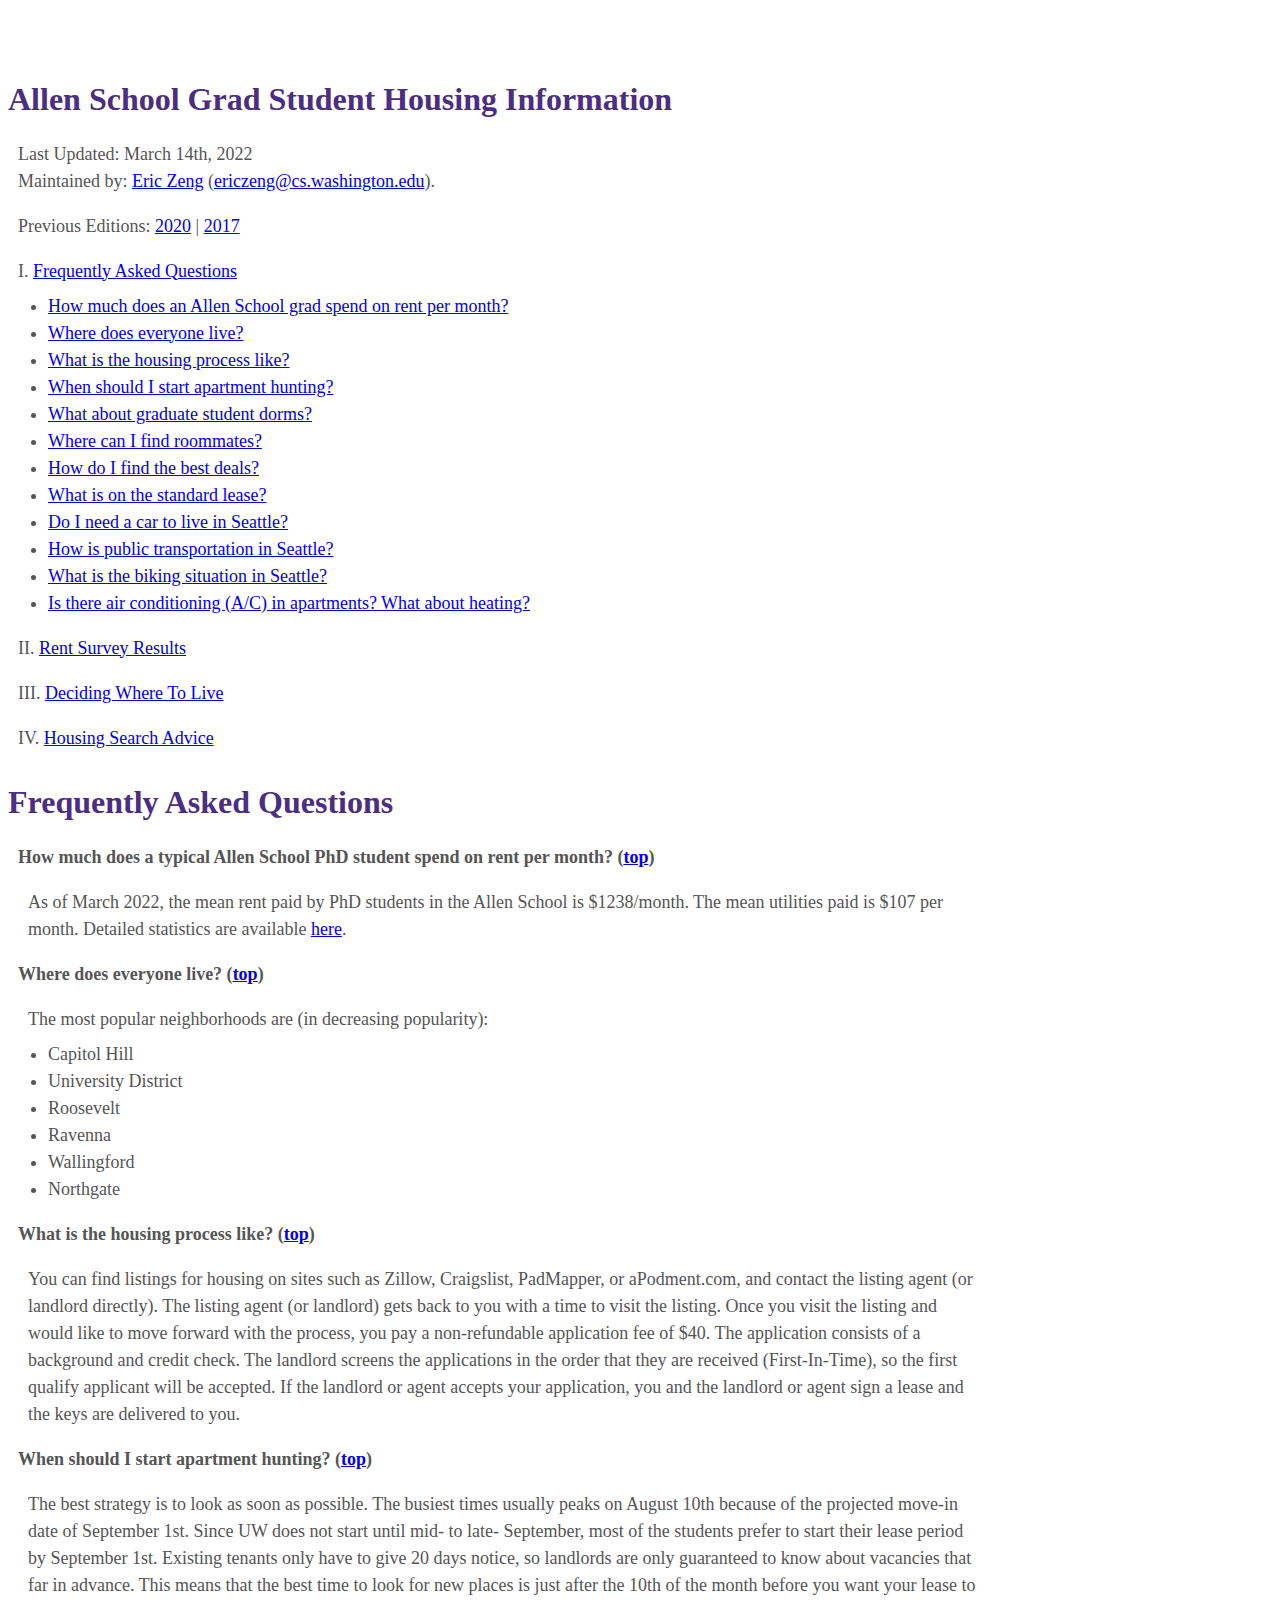
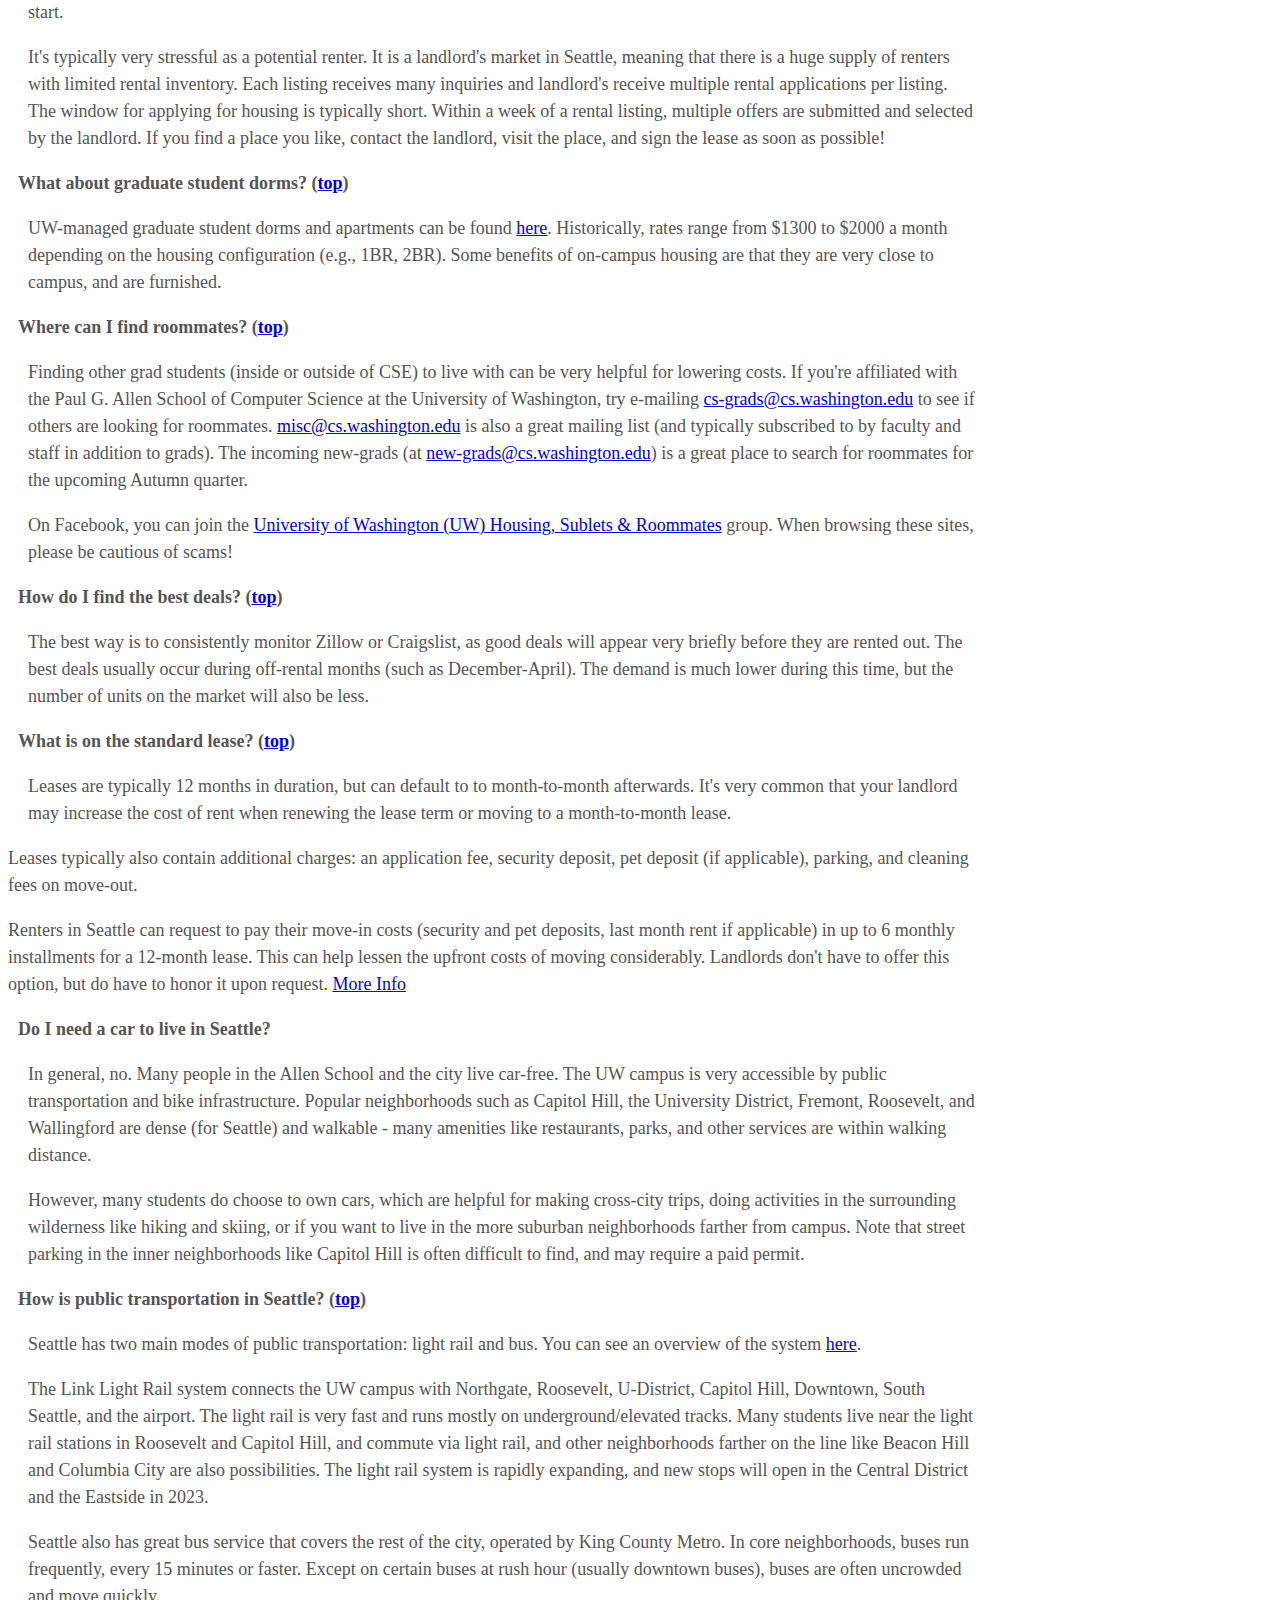
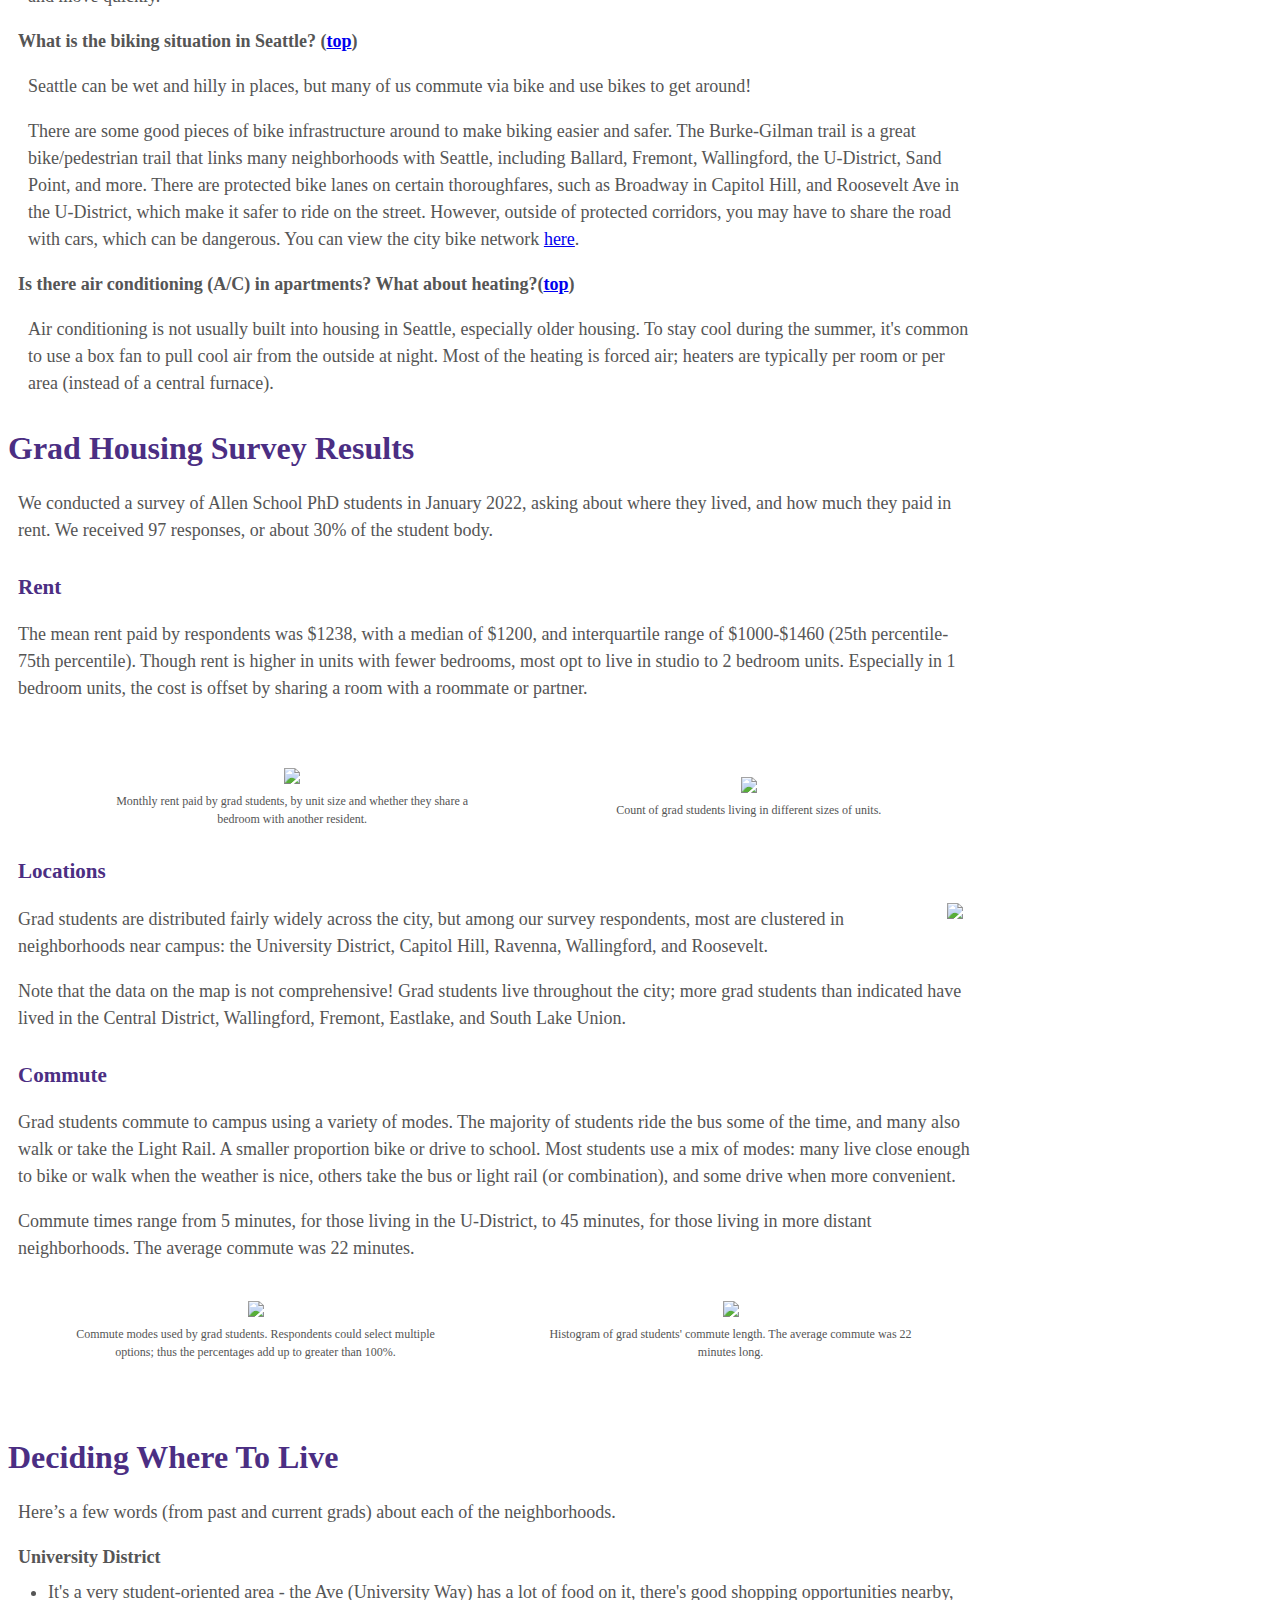
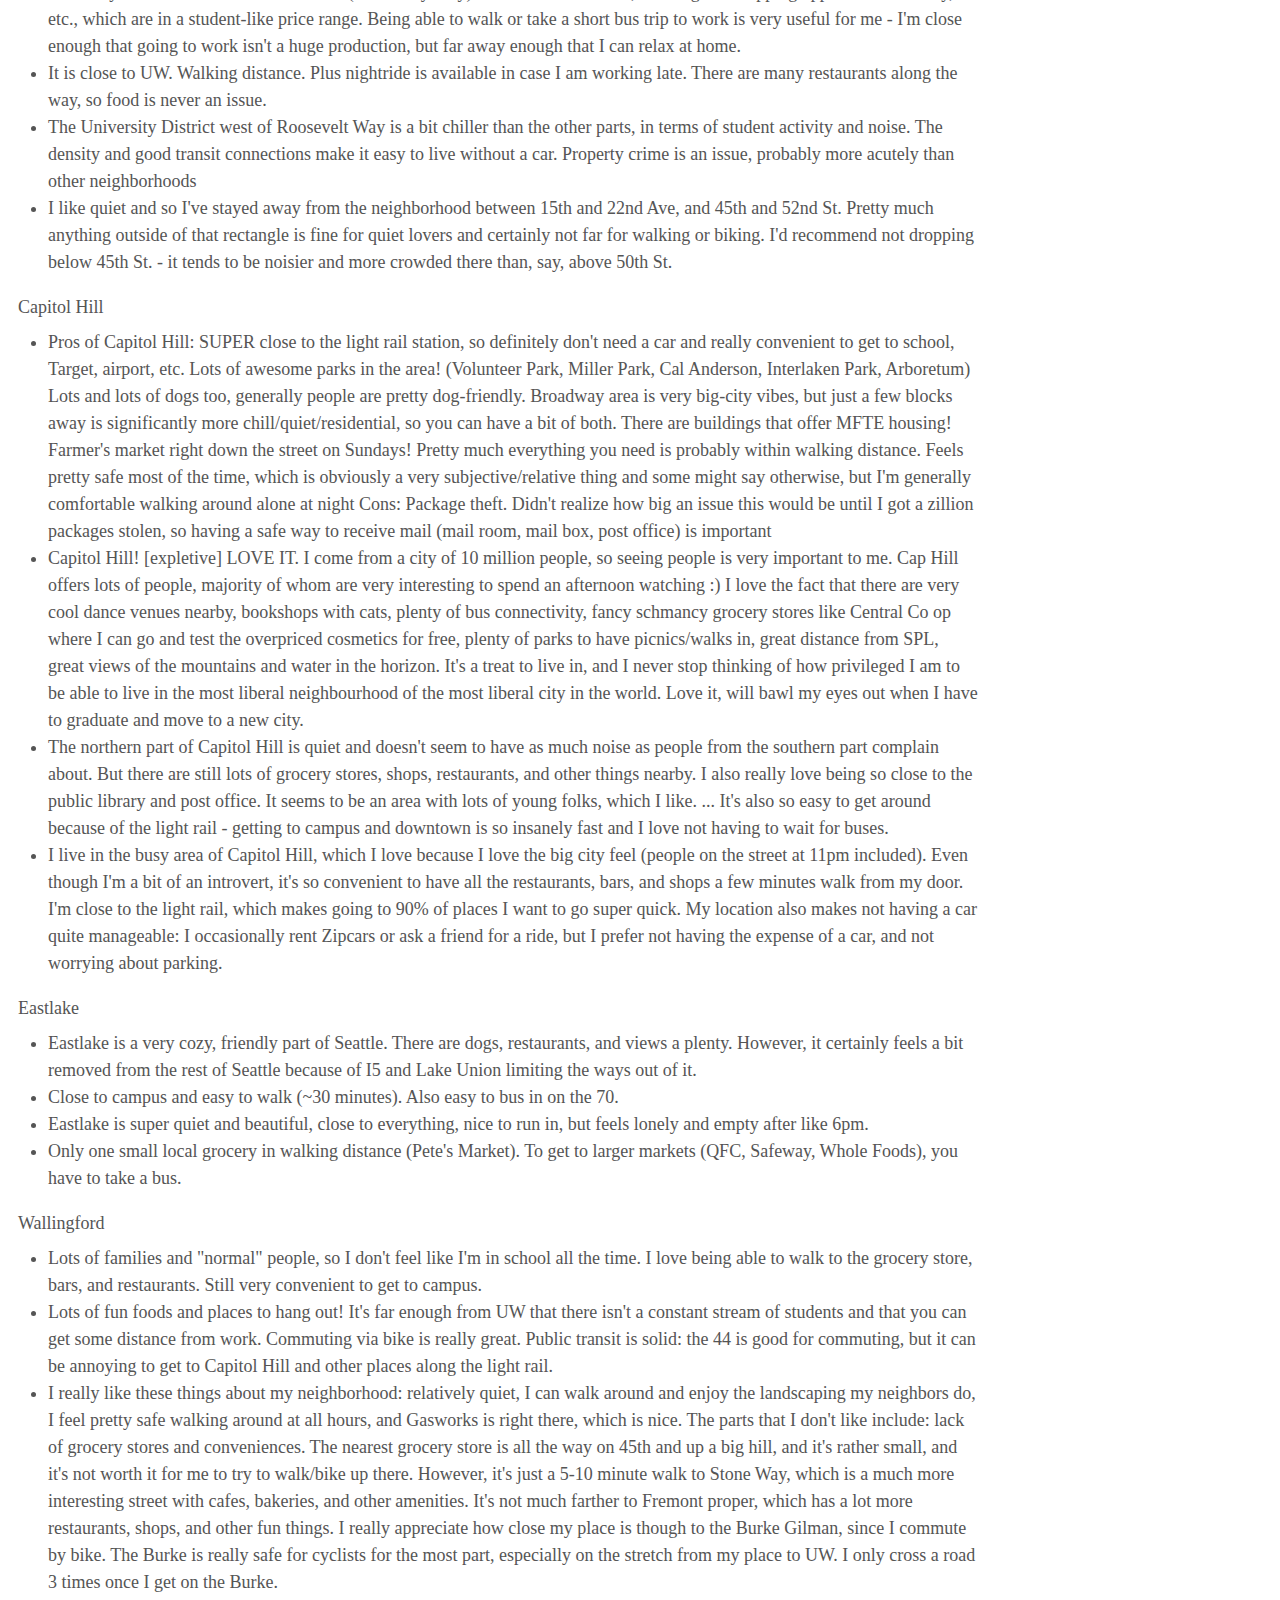
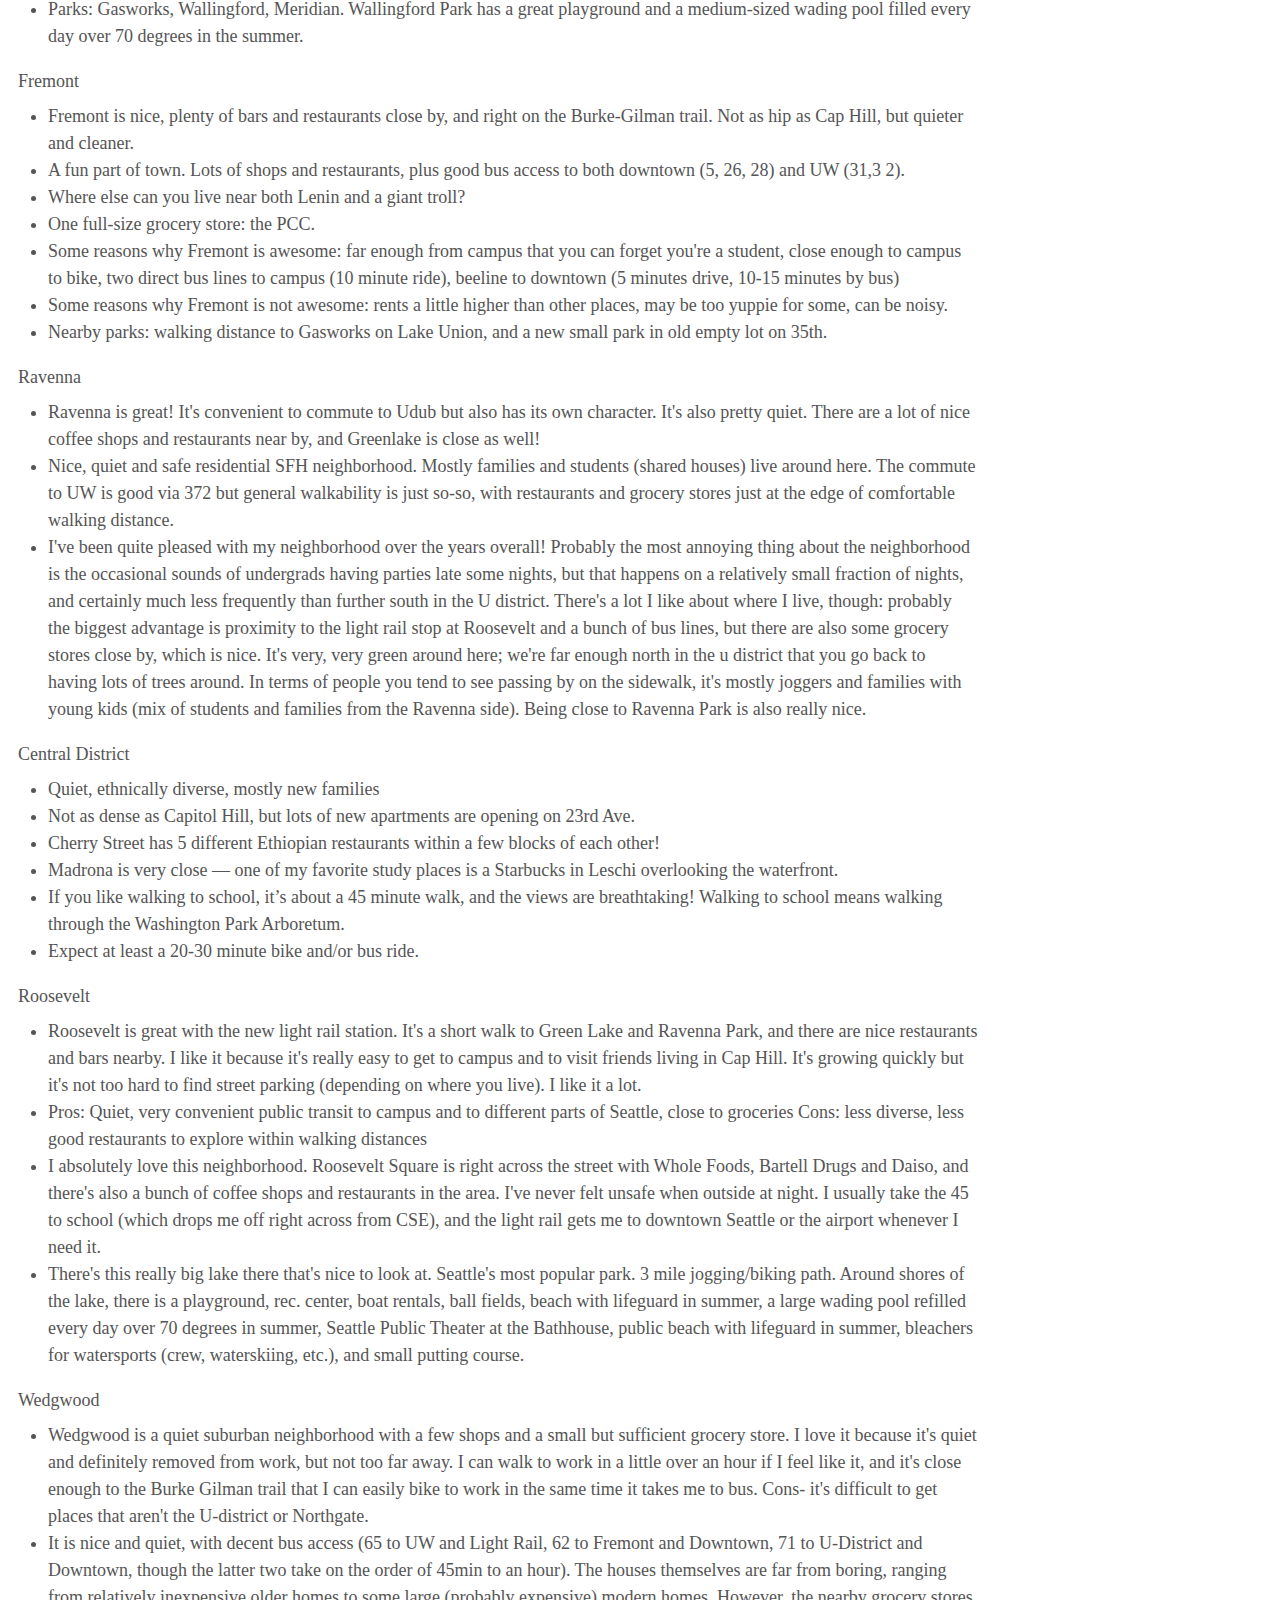
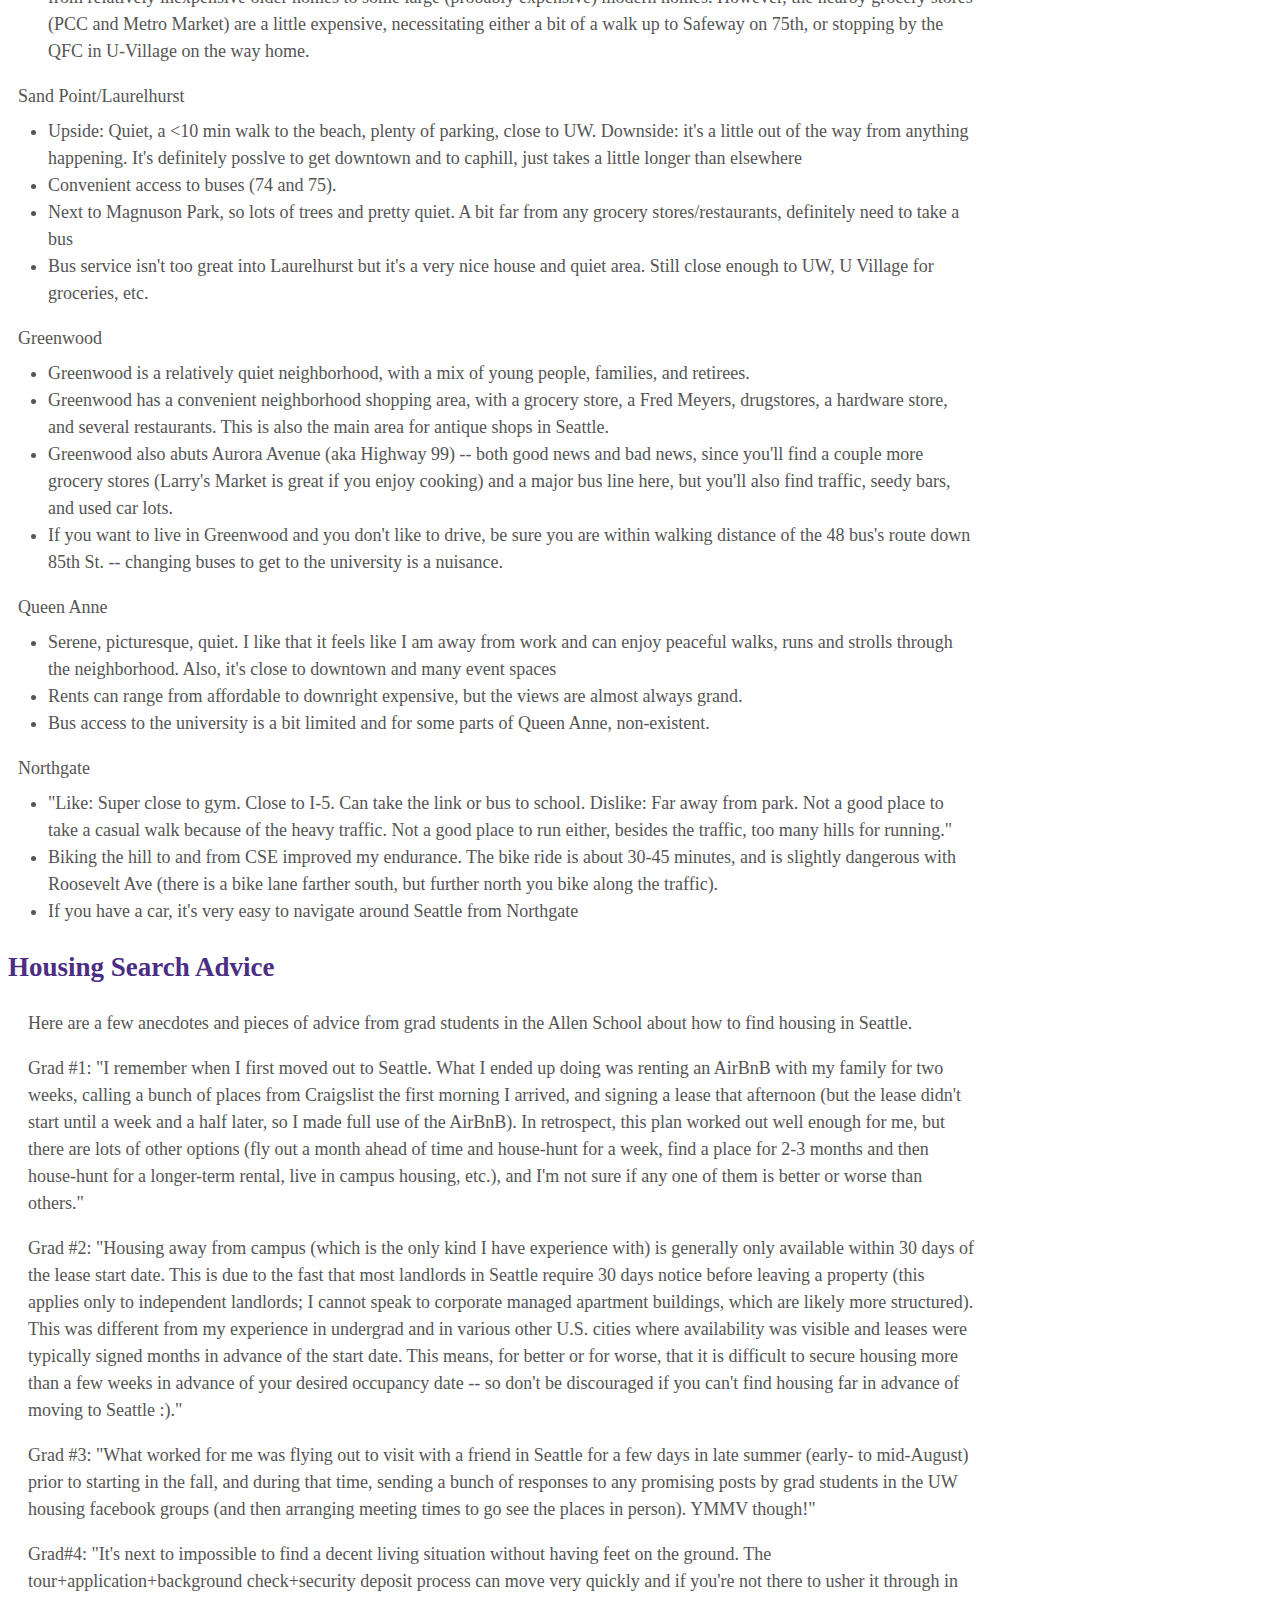
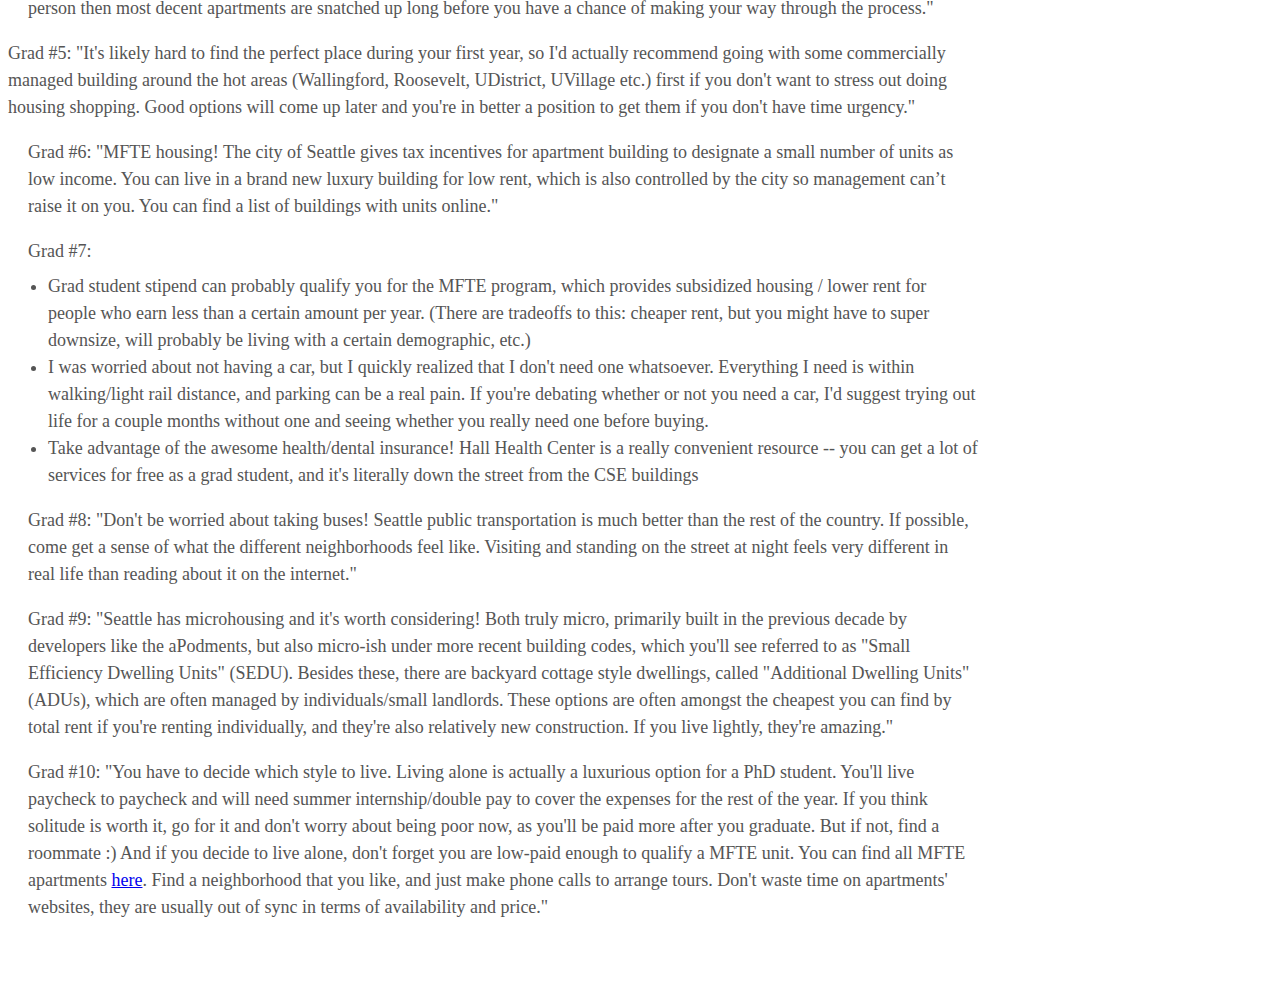
==== commit c7bb4bd8: "Add links to historical versions" ====
--- a/index.html
+++ b/index.html
@@ -33,9 +33,12 @@
         <div class="blog-post">
           <h2 class="blog-post-title">Allen School Grad Student Housing Information</h2>
 
-          <p class="text">Last Updated: January 30, 2020<br />
+          <p class="text">Last Updated: March 14th, 2022<br />
             Maintained by: <a href="http://homes.cs.washington.edu/~ericzeng/">Eric Zeng</a>
             (<a href="mailto:ericzeng@cs.washington.edu">ericzeng@cs.washington.edu</a>).
+          </p>
+          <p class="text">
+            Previous Editions: <a href="2020.html">2020</a> | <a href="2017.html">2017</a>
           </p>
 
             <!-- <p class="text">This page is publicly available on <a href="https://github.com/carlodelmundo/cse-housing">Github</a>. Contributions welcome.</p> -->
@@ -68,8 +71,9 @@
               How much does a typical Allen School PhD student spend on rent per month? (<a href="#top">top</a>)
             </p>
             <p class="faq_answer">
-              As of January, the mean rent paid by PhD students in the Allen
-              School is $1160/month. Detailed statistics are available
+              As of March 2022, the mean rent paid by PhD students in the Allen
+              School is $1238/month. The mean utilities paid is $107 per month.
+              Detailed statistics are available
               <a href="#rent_survey_results">here</a>.
             </p>
 
@@ -78,12 +82,12 @@
             <p class="faq_answer">The most popular neighborhoods are (in decreasing popularity):
 
               <ul>
+                <li>Capitol Hill</li>
                 <li>University District</li>
-                <li>Capitol Hill</li>
+                <li>Roosevelt</li>
                 <li>Ravenna</li>
                 <li>Wallingford</li>
-                <li>Roosevelt/Green Lake</li>
-                <li>Sand Point/Laurelhurst</li>
+                <li>Northgate</li>
               </ul>
 
               <p class="faq_question" id="q_3">What is the housing process like? (<a href="#top">top</a>) </p>
@@ -95,10 +99,12 @@
                 Once you visit the listing and would like to move forward with
                 the process, you pay a non-refundable application fee of $40.
                 The application consists of a background and credit check.
-                The agent (or landlord) will filter applications based on the
-                application. If the agent moves forward with your application,
-                you and the agent (or landlord) sign a lease and the keys are
-                delivered to you!
+                The landlord screens the applications in the order that they
+                are received (First-In-Time), so the first qualify applicant
+                will be accepted.
+                If the landlord or agent accepts your application,
+                you and the landlord or agent sign a lease and the keys are
+                delivered to you.
               </p>
 
               <p class="faq_question" id="q_4">
@@ -116,10 +122,10 @@
                 before you want your lease to start.
               </p>
               <p class="faq_answer">
-                It’s typically very stressful as a potential renter. It is a
-                landlord’s market in Seattle, meaning that there is a huge
+                It's typically very stressful as a potential renter. It is a
+                landlord's market in Seattle, meaning that there is a huge
                 supply of renters with limited rental inventory. Each listing
-                receives many inquiries and landlord’s receive multiple rental
+                receives many inquiries and landlord's receive multiple rental
                 applications per listing. The window for applying for housing is
                 typically short. Within a week of a rental listing, multiple
                 offers are submitted and selected by the landlord. If you find
@@ -131,7 +137,7 @@
               <p class="faq_answer">
                 UW-managed graduate student dorms and apartments can be found
                 <a href="https://hfs.uw.edu/Live/Graduate-Student-Apartments">here</a>.
-                Historically, rates range from $1080 to $1400 a month depending
+                Historically, rates range from $1300 to $2000 a month depending
                 on the housing configuration (e.g., 1BR, 2BR). Some benefits
                 of on-campus housing are that they are very close to campus,
                 and are furnished.
@@ -153,10 +159,10 @@
                 is a great place to search for roommates for the upcoming Autumn quarter.
               </p>
               <p class="faq_answer">
-                On Facebook, you can join these two UW specific groups:
+                On Facebook, you can join the
                 <a href="https://www.facebook.com/groups/445293202296621/">
                 University of Washington (UW) Housing, Sublets & Roommates</a>
-                and <a href="https://www.facebook.com/groups/housinguw/">Washington Housing</a>.
+                group.
                 When browsing these sites, please be cautious of scams!
               </p>
 
@@ -172,9 +178,23 @@
 
               <p class="faq_question" id="q_8">What is on the standard lease? (<a href="#top">top</a>) </p>
               <p class="faq_answer">
-                Leases are typically year-to-year, and contracts tend to default
-                to month-to-month, thereafter. It’s very common that after your
-                lease that the landlord may increase the cost of rent.
+                Leases are typically 12 months in duration, but can default to
+                to month-to-month afterwards. It's very common that your
+                landlord may increase the cost of rent when renewing the lease
+                term or moving to a month-to-month lease.
+              </p>
+              <p>
+                Leases typically also contain additional charges: an application
+                fee, security deposit, pet deposit (if applicable), parking,
+                and cleaning fees on move-out.
+              </p>
+              <p>
+                Renters in Seattle can request to pay their move-in costs
+                (security and pet deposits, last month rent if applicable) in up
+                to 6 monthly installments for a 12-month lease. This can help
+                lessen the upfront costs of moving considerably. Landlords
+                don't have to offer this option, but do have to honor it upon request.
+                <a href="https://tenantsunion.org/rights/deposit-questions">More Info</a>
               </p>
 
               <p class="faq_question" id="q_9">Do I need a car to live in Seattle?</p>
@@ -191,7 +211,7 @@
                 However, many students do choose to own cars, which are helpful
                 for making cross-city trips, doing activities in the surrounding
                 wilderness like hiking and skiing, or if you want to live in the
-                more suburban neighborhoods farther from Campus. Note
+                more suburban neighborhoods farther from campus. Note
                 that street parking in the inner neighborhoods like Capitol Hill
                 is often difficult to find, and may require a paid permit.
               </p>
@@ -205,14 +225,16 @@
                 <a href="https://seattletransitmap.com/view/">here</a>.
               </p>
               <p class="faq_answer">
-                The Link Light Rail system connects the UW campus with Capitol
+                The Link Light Rail system connects the UW campus with Northgate,
+                Roosevelt, U-District, Capitol
                 Hill, Downtown, South Seattle, and the airport.
                 The light rail is very fast and runs mostly on underground/elevated
-                tracks. Many students live in Capitol Hill and commute via light
-                rail, and other neighborhoods like Beacon Hill and Columbia
+                tracks. Many students live near the light rail stations in
+                Roosevelt and Capitol Hill, and commute via light
+                rail, and other neighborhoods farther on the line like Beacon
+                Hill and Columbia
                 City are also possibilities. The light rail system is rapidly
-                expanding, and new stops will open in the University District,
-                Roosevelt, and Northgate in 2021, and in the Central District
+                expanding, and new stops will open in the Central District
                 and the Eastside in 2023.
               </p>
               <p class="faq_answer">
@@ -233,12 +255,12 @@
                 biking easier and safer. The Burke-Gilman
                 trail is a great bike/pedestrian trail that links many
                 neighborhoods with Seattle, including Ballard, Fremont, Wallingford,
-                the U-District, Sandpoint, and more. There are
+                the U-District, Sand Point, and more. There are
                 protected bike lanes on certain thoroughfares, such as Broadway
-                in Capitol Hill, and Roosevelt in the U-District that make it
+                in Capitol Hill, and Roosevelt Ave in the U-District, which make it
                 safer to ride on the street. However, outside of protected
                 corridors, you may have to share the road with cars, which can
-                be dangerous on fast moving streets. You can view the city bike
+                be dangerous. You can view the city bike
                 network
                 <a href="http://seattlecitygis.maps.arcgis.com/apps/webappviewer/index.html?id=a24b25c3142c49e194190d6a888d97e3">here</a>.
               </p>
@@ -257,15 +279,15 @@
 
               <p class="text">
                 We conducted a survey of Allen School PhD students in January
-                2020, asking about where they lived, and how much they paid
-                in rent. We received 120 responses, or about 40% of the student
+                2022, asking about where they lived, and how much they paid
+                in rent. We received 97 responses, or about 30% of the student
                 body.
               </p>
 
               <h3>Rent</h3>
               <p class="text">
-                The mean rent paid by respondents was $1160, with a median of
-                $1128, and interquartile range of $943-$1340
+                The mean rent paid by respondents was $1238, with a median of
+                $1200, and interquartile range of $1000-$1460
                 (25th percentile-75th percentile).
                 Though rent is higher in units with fewer bedrooms, most opt to
                 live in studio to 2 bedroom units. Especially in 1 bedroom units,
@@ -276,11 +298,11 @@
               <div id="figures">
                 <figure>
                   <center>
-                    <img src="images/boxplot.png" id="boxplot"></img>
+                    <img src="images/2022-rent.png" id="boxplot"></img>
                   </center>
                   <figcaption>
                     <center>
-                      Distribution of monthly rent paid by grad students,
+                      Monthly rent paid by grad students,
                       by unit size and whether they share a bedroom with
                       another resident.
                     </center>
@@ -289,7 +311,7 @@
 
                 <figure>
                   <center>
-                    <img src="images/room_hist.png" id="rooms"></img>
+                    <img src="images/2022-rooms.png" id="rooms"></img>
                   </center>
                   <figcaption>
                     <center>
@@ -301,20 +323,62 @@
               </div>
 
               <h3>Locations</h3>
-              <img src="images/neighborhoods.svg" id="neighborhoods"></img>
+              <img src="images/2022-neighborhoods.svg" id="neighborhoods"></img>
               <p class="text">
                 Grad students are distributed fairly widely across the city,
                 but among our survey respondents, most are clustered in neighborhoods
-                nearby campus: the University District, Capitol Hill,
+                near campus: the University District, Capitol Hill,
                 Ravenna, Wallingford, and Roosevelt.
               </p>
               <p class="text">
                 Note that the data on the map is not comprehensive!
-                Grad students are also known to have lived in Queen Anne and
-                South Lake Union, and in greater quantities in Fremont, Ballard,
-                Sand Point, and the Central District. One respondent, not pictured
-                on the map, lives in Bellevue, across Lake Washington.
-              </p>
+                Grad students live throughout the city; more grad students
+                than indicated have lived in the Central District, Wallingford,
+                Fremont, Eastlake, and South Lake Union.
+              </p>
+
+              <h3>Commute</h3>
+              <p class="text">
+                Grad students commute to campus using a variety of modes. The
+                majority of students ride the bus some of the time, and many
+                also walk or take the Light Rail. A smaller proportion bike or
+                drive to school. Most students use a mix of modes: many live
+                close enough to bike or walk when the weather is nice, others
+                take the bus or light rail (or combination), and some drive when
+                more convenient.
+              </p>
+              <p class="text">
+                Commute times range from 5 minutes, for those living in the
+                U-District, to 45 minutes, for those living in more distant
+                neighborhoods. The average commute was 22 minutes.
+              </p>
+
+              <div id="figures">
+                <figure>
+                  <center>
+                    <img src="images/2022-commute-modes.png" id="commute-modes"></img>
+                  </center>
+                  <figcaption>
+                    <center>
+                      Commute modes used by grad students. Respondents could
+                      select multiple options; thus the percentages add up to
+                      greater than 100%.
+                    </center>
+                  </figcaption>
+                </figure>
+
+                <figure>
+                  <center>
+                    <img src="images/2022-commute-length.png" id="commute-length"></img>
+                  </center>
+                  <figcaption>
+                    <center>
+                      Histogram of grad students' commute length. The average
+                      commute was 22 minutes long.
+                    </center>
+                  </figcaption>
+                </figure>
+              </div>
 
               <br />
 
@@ -322,36 +386,35 @@
 
               <p class="text">Here’s a few words (from past and current grads) about each of the neighborhoods.</p>
 
-              <p class="text">University District</p>
+              <p class="text"><b>University District</b></p>
               <ul>
                 <li>It's a very student-oriented area - the Ave (University Way) has a lot of food on it, there's good shopping opportunities nearby, etc., which are in a student-like price range. Being able to walk or take a short bus trip to work is very useful for me - I'm close enough that going to work isn't a huge production, but far away enough that I can relax at home.</li>
-                <li>Excellent bus access. The University transit center is at NE Campus Parkway. Buses lead to all parts of the city.</li>
-                <li>Parts of the Ave get sketchy late at night. There are occasionally noisy undergrads around. But generally a fine neighborhood, I really like being within walking distance of campus.</li>
+                <li>It is close to UW. Walking distance. Plus nightride is available in case I am working late. There are many restaurants along the way, so food is never an issue. </li>
+                <li>The University District west of Roosevelt Way is a bit chiller than the other parts, in terms of student activity and noise. The density and good transit connections make it easy to live without a car. Property crime is an issue, probably more acutely than other neighborhoods</li>
                 <li>I like quiet and so I've stayed away from the neighborhood between 15th and 22nd Ave, and 45th and 52nd St. Pretty much anything outside of that rectangle is fine for quiet lovers and certainly not far for walking or biking. I'd recommend not dropping below 45th St. - it tends to be noisier and more crowded there than, say, above 50th St.</li>
               </ul>
 
               <p class="text">Capitol Hill</p>
               <ul>
-                <li>I love Cap Hill! I'm in the quieter 15th Ave district which is a great neighborhood. I love being able to walk to grocery stores, bars, breweries, cafes and get around without a car.</li>
+                <li>Pros of Capitol Hill: SUPER close to the light rail station, so definitely don't need a car and really convenient to get to school, Target, airport, etc. Lots of awesome parks in the area! (Volunteer Park, Miller Park, Cal Anderson, Interlaken Park, Arboretum) Lots and lots of dogs too, generally people are pretty dog-friendly. Broadway area is very big-city vibes, but just a few blocks away is significantly more chill/quiet/residential, so you can have a bit of both. There are buildings that offer MFTE housing! Farmer's market right down the street on Sundays! Pretty much everything you need is probably within walking distance. Feels pretty safe most of the time, which is obviously a very subjective/relative thing and some might say otherwise, but I'm generally comfortable walking around alone at night Cons: Package theft. Didn't realize how big an issue this would be until I got a zillion packages stolen, so having a safe way to receive mail (mail room, mail box, post office) is important</li>
                 <li>Capitol Hill! [expletive] LOVE IT. I come from a city of 10 million people, so seeing people is very important to me. Cap Hill offers lots of people, majority of whom are very interesting to spend an afternoon watching :) I love the fact that there are very cool dance venues nearby, bookshops with cats, plenty of bus connectivity, fancy schmancy grocery stores like Central Co op where I can go and test the overpriced cosmetics for free, plenty of parks to have picnics/walks in, great distance from SPL, great views of the mountains and water in the horizon. It's a treat to live in, and I never stop thinking of how privileged I am to be able to live in the most liberal neighbourhood of the most liberal city in the world. Love it, will bawl my eyes out when I have to graduate and move to a new city.</li>
                 <li>The northern part of Capitol Hill is quiet and doesn't seem to have as much noise as people from the southern part complain about. But there are still lots of grocery stores, shops, restaurants, and other things nearby. I also really love being so close to the public library and post office. It seems to be an area with lots of young folks, which I like. ... It's also so easy to get around because of the light rail - getting to campus and downtown is so insanely fast and I love not having to wait for buses.</li>
-                <li>Great! Walkable to busy areas and light rail, but otherwise quiet with a few shops and restaurants and quick access to multiple parks. There are many grad students who live in this area because it's proximity to both bus to UW and downtown Cap Hill area.</li>
+                <li>I live in the busy area of Capitol Hill, which I love because I love the big city feel (people on the street at 11pm included). Even though I'm a bit of an introvert, it's so convenient to have all the restaurants, bars, and shops a few minutes walk from my door. I'm close to the light rail, which makes going to 90% of places I want to go super quick. My location also makes not having a car quite manageable: I occasionally rent Zipcars or ask a friend for a ride, but I prefer not having the expense of a car, and not worrying about parking. </li>
               </ul>
 
               <p class="text">Eastlake</p>
               <ul>
                 <li>Eastlake is a very cozy, friendly part of Seattle. There are dogs, restaurants, and views a plenty. However, it certainly feels a bit removed from the rest of Seattle because of I5 and Lake Union limiting the ways out of it.</li>
                 <li>Close to campus and easy to walk (~30 minutes). Also easy to bus in on the 70.</li>
-                <li>Quiet and undergraduate-free (although this might be cause and effect).</li>
+                <li>Eastlake is super quiet and beautiful, close to everything, nice to run in, but feels lonely and empty after like 6pm.</li>
                 <li>Only one small local grocery in walking distance (Pete's Market). To get to larger markets (QFC, Safeway, Whole Foods), you have to take a bus.</li>
               </ul>
 
               <p class="text">Wallingford</p>
               <ul>
                 <li>Lots of families and "normal" people, so I don't feel like I'm in school all the time. I love being able to walk to the grocery store, bars, and restaurants. Still very convenient to get to campus.</li>
-                <li>Lots of shops around 45th street. Practically a sushi restaurant per block.</li>
-                <li>Feels very residential and safe, and a quick commute to school, but can be inconvenient to go to certain downtown areas depending on where in wallingford you are.</li>
-                <li>A medium size QFC grocery (regularly shopped at by Dave Matthews) and a Bartell Drugs pharmacy are easily accessible.</li>
+                <li>Lots of fun foods and places to hang out! It's far enough from UW that there isn't a constant stream of students and that you can get some distance from work. Commuting via bike is really great. Public transit is solid: the 44 is good for commuting, but it can be annoying to get to Capitol Hill and other places along the light rail.</li>
+                <li>I really like these things about my neighborhood: relatively quiet, I can walk around and enjoy the landscaping my neighbors do, I feel pretty safe walking around at all hours, and Gasworks is right there, which is nice. The parts that I don't like include: lack of grocery stores and conveniences. The nearest grocery store is all the way on 45th and up a big hill, and it's rather small, and it's not worth it for me to try to walk/bike up there. However, it's just a 5-10 minute walk to Stone Way, which is a much more interesting street with cafes, bakeries, and other amenities. It's not much farther to Fremont proper, which has a lot more restaurants, shops, and other fun things. I really appreciate how close my place is though to the Burke Gilman, since I commute by bike. The Burke is really safe for cyclists for the most part, especially on the stretch from my place to UW. I only cross a road 3 times once I get on the Burke.</li>
                 <li>Parks: Gasworks, Wallingford, Meridian. Wallingford Park has a great playground and a medium-sized wading pool filled every day over 70 degrees in the summer.</li>
               </ul>
 
@@ -368,8 +431,8 @@
               <p class="text">Ravenna</p>
               <ul>
                 <li>Ravenna is great! It's convenient to commute to Udub but also has its own character. It's also pretty quiet. There are a lot of nice coffee shops and restaurants near by, and Greenlake is close as well!</li>
-                <li>North Ravenna: Quiet residential neighborhood next to Dahl playfield (park/playground). Transit to UW is good (via 372) but limited/no other transit options (fully dependent on 372 which goes along 25th). Cons: Grocery stores/businesses are sparse in this area and often just outside comfortable walking distance (~20mins walk involving a hill) but also a bit too close for driving ~5mins.</li>
-                <li>Parks: Ravenna/Cowen - playground on the Cowen Park side, lovely walking paths through the ravine by and over a stream. Pooh sticks played here often...</li>
+                <li>Nice, quiet and safe residential SFH neighborhood. Mostly families and students (shared houses) live around here. The commute to UW is good via 372 but general walkability is just so-so, with restaurants and grocery stores just at the edge of comfortable walking distance.</li>
+                <li>I've been quite pleased with my neighborhood over the years overall! Probably the most annoying thing about the neighborhood is the occasional sounds of undergrads having parties late some nights, but that happens on a relatively small fraction of nights, and certainly much less frequently than further south in the U district. There's a lot I like about where I live, though: probably the biggest advantage is proximity to the light rail stop at Roosevelt and a bunch of bus lines, but there are also some grocery stores close by, which is nice. It's very, very green around here; we're far enough north in the u district that you go back to having lots of trees around. In terms of people you tend to see passing by on the sidewalk, it's mostly joggers and families with young kids (mix of students and families from the Ravenna side). Being close to Ravenna Park is also really nice.</li>
               </ul>
 
               <p class="text">Central District</p>
@@ -381,11 +444,12 @@
                 <li>If you like walking to school, it’s about a 45 minute walk, and the views are breathtaking! Walking to school means walking through the Washington Park Arboretum.</li>
                 <li>Expect at least a 20-30 minute bike and/or bus ride.</li>
               </ul>
-              <p class="text">Green Lake/Roosevelt</p>
-              <ul>
-                <li>Roosevelt is a nice neighborhood with a lot of families. It's within 3 min walk of 2 grocery stores (Safeway/Whole Foods), a strip of restaurants on 65th street, and the 48 and 67 bus line to campus. </li>
-                <li>It has a reasonable number of bars and restaurants. Many grocery stores close by (closest is Whole foods, but Safeway is 10 min walk). The neighborhood is relatively quiet but not empty. Getting to campus is very convenient, but getting downtown takes an hour on the bus. There should be light rail connection within the next year so it should become even more convenient</li>
-                <li>Mixed age and income. I love seeing families, young people, high school students, elementary and middle school students waiting for the bus, and retired folks all in the same spots. The number and diversity of grocery stores is also neat. Not to mention the best part: Green Lake to walk around!</li>
+              <p class="text">Roosevelt</p>
+              <ul>
+                <li>Roosevelt is great with the new light rail station. It's a short walk to Green Lake and Ravenna Park, and there are nice restaurants and bars nearby. I like it because it's really easy to get to campus and to visit friends living in Cap Hill. It's growing quickly but it's not too hard to find street parking (depending on where you live). I like it a lot. </li>
+                <li>Pros: Quiet, very convenient public transit to campus and to different parts of Seattle, close to groceries
+                  Cons: less diverse, less good restaurants to explore within walking distances</li>
+                <li>I absolutely love this neighborhood. Roosevelt Square is right across the street with Whole Foods, Bartell Drugs and Daiso, and there's also a bunch of coffee shops and restaurants in the area. I've never felt unsafe when outside at night. I usually take the 45 to school (which drops me off right across from CSE), and the light rail gets me to downtown Seattle or the airport whenever I need it.</li>
                 <li>There's this really big lake there that's nice to look at. Seattle's most popular park. 3 mile jogging/biking path. Around shores of the lake, there is a playground, rec. center, boat rentals, ball fields, beach with lifeguard in summer, a large wading pool refilled every day over 70 degrees in summer, Seattle Public Theater at the Bathhouse, public beach with lifeguard in summer, bleachers for watersports (crew, waterskiing, etc.), and small putting course.</li>
               </ul>
               <p class="text">Wedgwood</p>
@@ -411,30 +475,40 @@
               </ul>
               <p class="text">Queen Anne</p>
               <ul>
-                <li>Queen Anne is an upscale, mostly single family neighborhood, with nice restaurants, grocery stores, and shops. Close to Downtown, on a big hill, with great views of the Space Needle.</li>
+                <li>Serene, picturesque, quiet. I like that it feels like I am away from work and can enjoy peaceful walks, runs and strolls through the neighborhood. Also, it's close to downtown and many event spaces</li>
                 <li>Rents can range from affordable to downright expensive, but the views are almost always grand.</li>
                 <li>Bus access to the university is a bit limited and for some parts of Queen Anne, non-existent.</li>
               </ul>
               <p class="text">Northgate</p>
               <ul>
-                <li>Cheaper part of town, though you will pay more for the noise since Northgate Way NE is a major road (many buses)</li>
-                <li>Being next to the Northgate Mall is nifty, so very easy to go to Barnes & Noble or go shopping</li>
-                <li>Biking the hill to and from CSE improved my endurance. The bike ride is about 30-45 minutes, and is slightly dangerous with Roosevelt Blvd (you bike along the traffic).</li>
+                <li>"Like: Super close to gym. Close to I-5. Can take the link or bus to school.
+                  Dislike: Far away from park. Not a good place to take a casual walk because of the heavy traffic. Not a good place to run either, besides the traffic, too many hills for running."</li>
+                <li>Biking the hill to and from CSE improved my endurance. The bike ride is about 30-45 minutes, and is slightly dangerous with Roosevelt Ave (there is a bike lane farther south, but further north you bike along the traffic).</li>
                 <li>If you have a car, it's very easy to navigate around Seattle from Northgate</li>
-                <li>Light Rail from Northgate is expected to open in 2021!</li>
               </ul>
 
               <h2 id="advice">Housing Search Advice</h2>
               <p class="faq_answer">Here are a few anecdotes and pieces of advice from grad students in the Allen School about how to find housing in Seattle.</p>
               <p class="faq_answer">Grad #1: "I remember when I first moved out to Seattle. What I ended up doing was renting an AirBnB with my family for two weeks, calling a bunch of places from Craigslist the first morning I arrived, and signing a lease that afternoon (but the lease didn't start until a week and a half later, so I made full use of the AirBnB). In retrospect, this plan worked out well enough for me, but there are lots of other options (fly out a month ahead of time and house-hunt for a week, find a place for 2-3 months and then house-hunt for a longer-term rental, live in campus housing, etc.), and I'm not sure if any one of them is better or worse than others."</p>
-              <p class="faq_answer">Grad #2: "I started my program during one summer. I subscribed to misc@cs and cs-grads@cs and saw a sublet posting from a CSE grad student. I originally thought $950 for a 1 BR studio was expensive; I came from Virginia where cost-of-living is low. Eventually, I relented and agreed to the sublease without physically visiting the place. I drove from Virginia to Seattle and picked up the keys the Sunday before my first day at CSE. I was extremely lucky -- $950 for the studio was actually underpriced for the apartment as it was modern and had brand new amenities. The location was in Northgate, which is about 5 miles away from CSE. 5 miles in Virginia is nothing, but it turns out that 5 miles in Seattle is fairly far. Living in Seattle in the summer gave me time to scope out a year-long lease and find roommates. I sent an e-mail to cs-grads@cs and new-grads@cs and found two CSE new-grads as roommates. Since two of us were already in Seattle, we scoped out several apartments on Zillow & Craigslist. We eventually signed a lease for a townhome in Central District after house hunting for a month."</p>
-              <p class="faq_answer">Grad #3: "I didn't find much benefit in starting early. I did come to visit in person even though I moved from out of state, because finding out about and coming to see housing in person is so much better than trying to do it from far away (if that's an option for you). Generally, I think having a very clear sense of your negotiables and non-negotiables is really important because apartments move really quickly, so don't waffle. Just make a decision and don't look back."</p>
-              <p class="faq_answer">Grad #4: "Housing away from campus (which is the only kind I have experience with) is generally only available within 30 days of the lease start date. This is due to the fast that most landlords in Seattle require 30 days notice before leaving a property (this applies only to independent landlords; I cannot speak to corporate managed apartment buildings, which are likely more structured). This was different from my experience in undergrad and in various other U.S. cities where availability was visible and leases were typically signed months in advance of the start date. This means, for better or for worse, that it is difficult to secure housing more than a few weeks in advance of your desired occupancy date -- so don't be discouraged if you can't find housing far in advance of moving to Seattle :)."</p>
-              <p class="faq_answer">Grad #5: "*Call phone numbers* on housing ads to set up appointments because messages often get lost in the abyss. Set up a BUNCH of tours (many will cancel on you early) and be ready to decide fast. The Seattle housing market has a VERY fast turn around and there's not a lot of leeway for long consideration periods."</p>
-              <p class="faq_answer">Grad #5: "Check for MFTE units. These are income restricted units in many apartments across Seattle. The prices are based off of median income of the neighborhoods. A grad student stipend usually qualifies for MFTE."</p>
-              <p class="faq_answer">Grad #6: "Don't be worried about taking buses! Seattle public transportation is much better than the rest of the country.
-                If possible, come get a sense of what the different neighborhoods feel like. Visiting and standing on the street at night feels very different in real life than reading about it on the internet."</p>
-              <p class="faq_answer">Grad#7: "It's next to impossible to find a decent living situation without having feet on the ground. The tour+application+background check+security deposit process can move very quickly and if you're not there to usher it through in person then most decent apartments are snatched up long before you have a chance of making your way through the process."</p>
+              <p class="faq_answer">Grad #2: "Housing away from campus (which is the only kind I have experience with) is generally only available within 30 days of the lease start date. This is due to the fast that most landlords in Seattle require 30 days notice before leaving a property (this applies only to independent landlords; I cannot speak to corporate managed apartment buildings, which are likely more structured). This was different from my experience in undergrad and in various other U.S. cities where availability was visible and leases were typically signed months in advance of the start date. This means, for better or for worse, that it is difficult to secure housing more than a few weeks in advance of your desired occupancy date -- so don't be discouraged if you can't find housing far in advance of moving to Seattle :)."</p>
+              <p class="faq_answer">Grad #3: "What worked for me was flying out to visit with a friend in Seattle for a few days in late summer (early- to mid-August) prior to starting in the fall, and during that time, sending a bunch of responses to any promising posts by grad students in the UW housing facebook groups (and then arranging meeting times to go see the places in person). YMMV though!"</p>
+              <p class="faq_answer">Grad#4: "It's next to impossible to find a decent living situation without having feet on the ground. The tour+application+background check+security deposit process can move very quickly and if you're not there to usher it through in person then most decent apartments are snatched up long before you have a chance of making your way through the process."</p>
+              <p class="faq_asnwer">Grad #5: "It's likely hard to find the perfect place during your first year, so I'd actually recommend going with some commercially managed building around the hot areas (Wallingford, Roosevelt, UDistrict, UVillage etc.) first if you don't want to stress out doing housing shopping. Good options will come up later and you're in better a position to get them if you don't have time urgency."</p>
+              <p class="faq_answer">Grad #6: "MFTE housing! The city of Seattle gives tax incentives for apartment building to designate a small number of units as low income. You can live in a brand new luxury building for low rent, which is also controlled by the city so management can’t raise it on you. You can find a list of buildings with units online."</p>
+              <p class="faq_answer">Grad #7:
+                <ul>
+                  <li>Grad student stipend can probably qualify you for the MFTE program, which provides subsidized housing / lower rent for people who earn less than a certain amount per year. (There are tradeoffs to this: cheaper rent, but you might have to super downsize, will probably be living with a certain demographic, etc.)</li>
+                  <li>I was worried about not having a car, but I quickly realized that I don't need one whatsoever. Everything I need is within walking/light rail distance, and parking can be a real pain. If you're debating whether or not you need a car, I'd suggest trying out life for a couple months without one and seeing whether you really need one before buying.</li>
+                  <li>Take advantage of the awesome health/dental insurance! Hall Health Center is a really convenient resource -- you can get a lot of services for free as a grad student, and it's literally down the street from the CSE buildings</li>
+                </ul>
+              </p>
+              <p class="faq_answer">Grad #8: "Don't be worried about taking buses! Seattle public transportation is much better than the rest of the country. If possible, come get a sense of what the different neighborhoods feel like. Visiting and standing on the street at night feels very different in real life than reading about it on the internet."</p>
+              <p class="faq_answer">Grad #9: "Seattle has microhousing and it's worth considering! Both truly micro, primarily built in the previous decade by developers like the aPodments, but also micro-ish under more recent building codes, which you'll see referred to as "Small Efficiency Dwelling Units" (SEDU). Besides these, there are backyard cottage style dwellings, called "Additional Dwelling Units" (ADUs), which are often managed by individuals/small landlords. These options are often amongst the cheapest you can find by total rent if you're renting individually, and they're also relatively new construction. If you live lightly, they're amazing."</p>
+              <p class="faq_answer">
+                Grad #10:
+                "You have to decide which style to live. Living alone is actually a luxurious option for a PhD student. You'll live paycheck to paycheck and will need summer internship/double pay to cover the expenses for the rest of the year. If you think solitude is worth it, go for it and don't worry about being poor now, as you'll be paid more after you graduate. But if not, find a roommate :)
+                And if you decide to live alone, don't forget you are low-paid enough to qualify a MFTE unit. You can find all MFTE apartments <a href="https://www.seattle.gov/Documents/Departments/Housing/HousingDevelopers/MultifamilyTaxExemption/MFTEParticipantContact.pdf">here</a>. Find a neighborhood that you like, and just make phone calls to arrange tours. Don't waste time on apartments' websites, they are usually out of sync in terms of availability and price."
+              </p>
               </div><!-- /.blog-post -->
             </div><!-- /.blog-main -->
           </div><!-- /.row -->
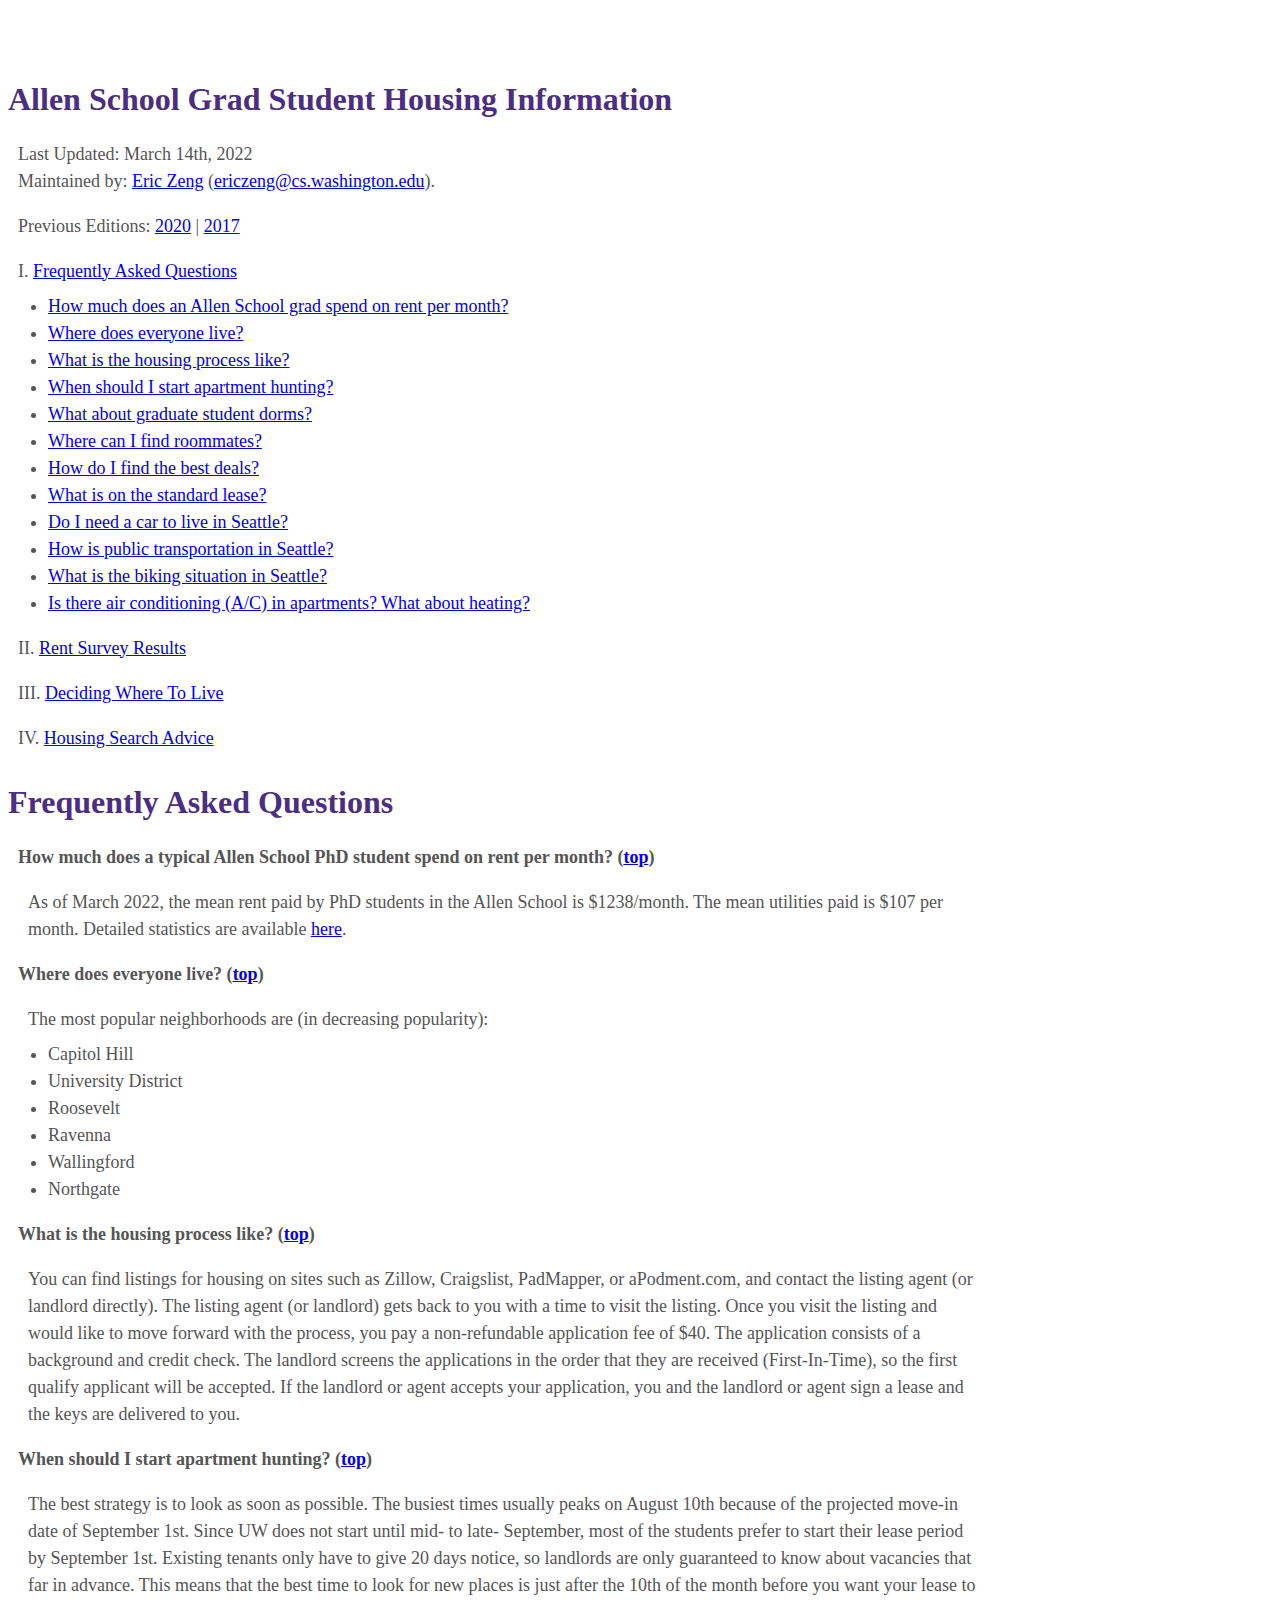
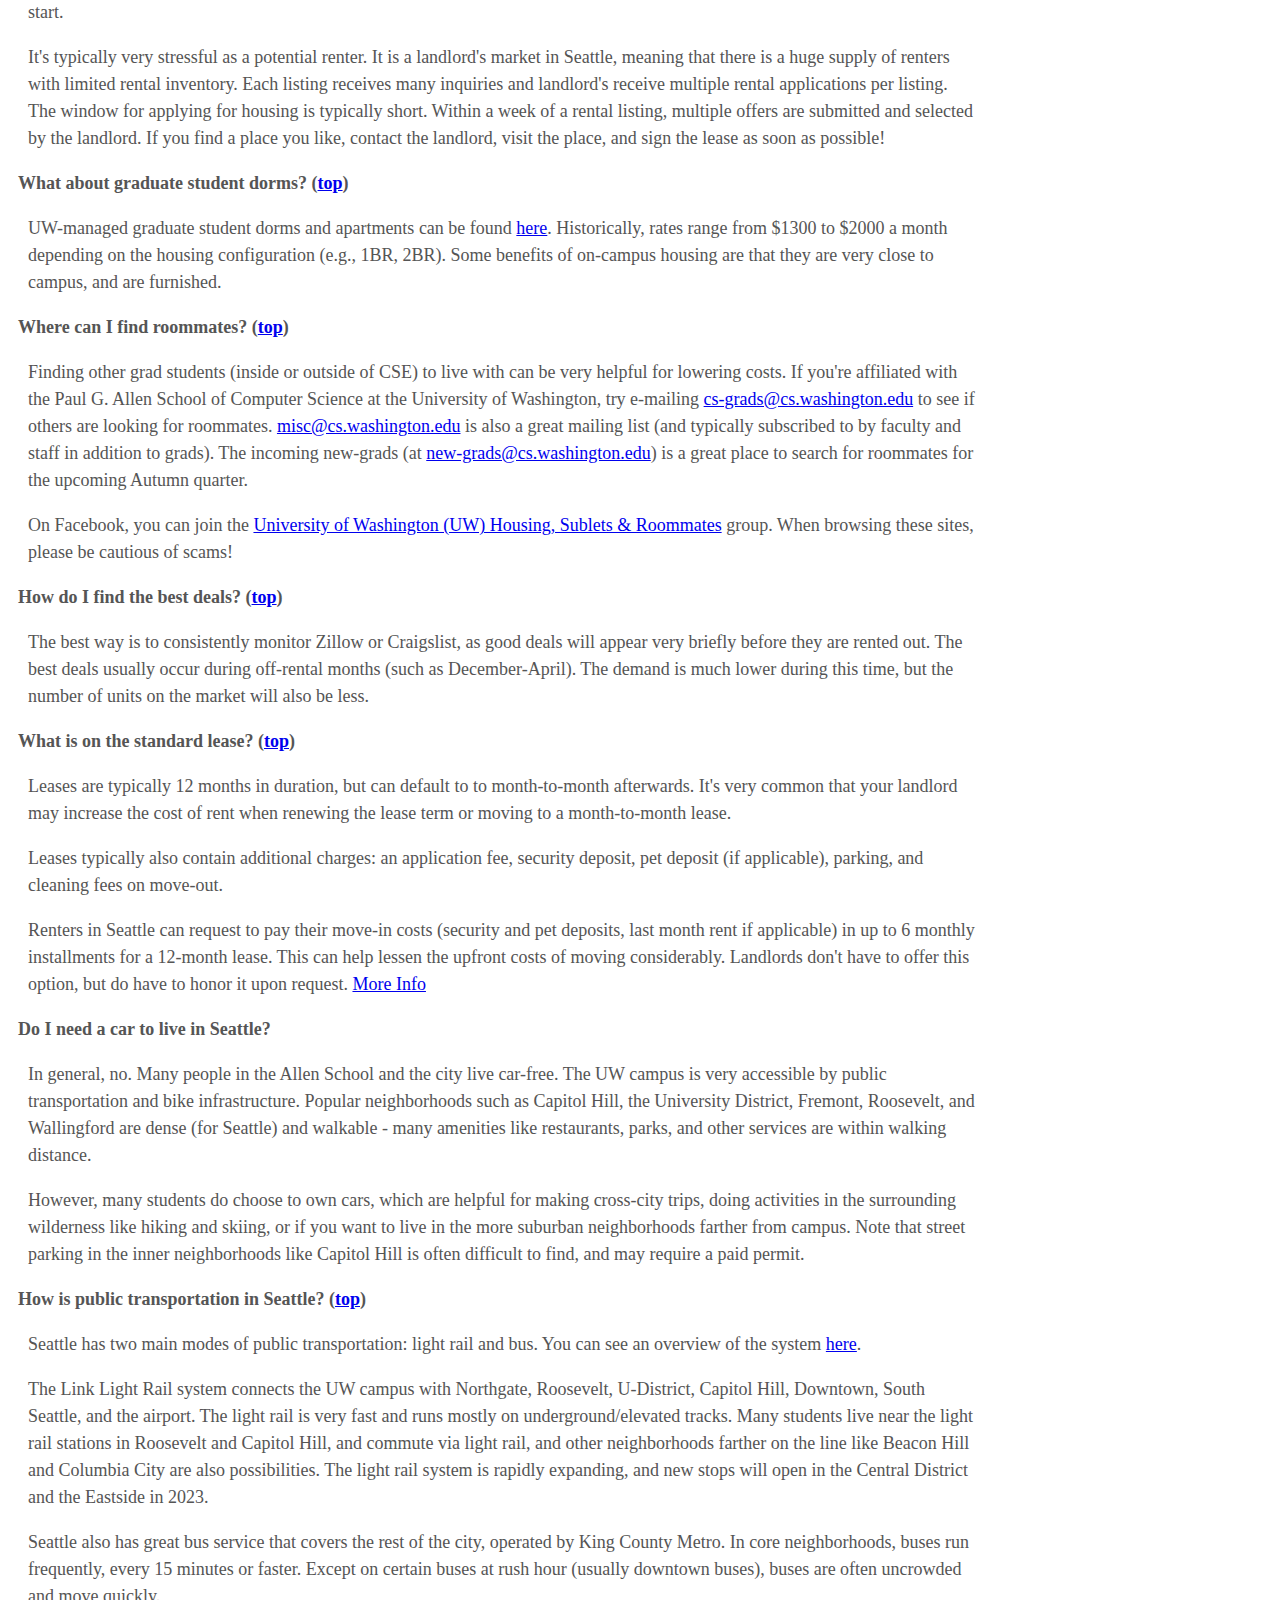
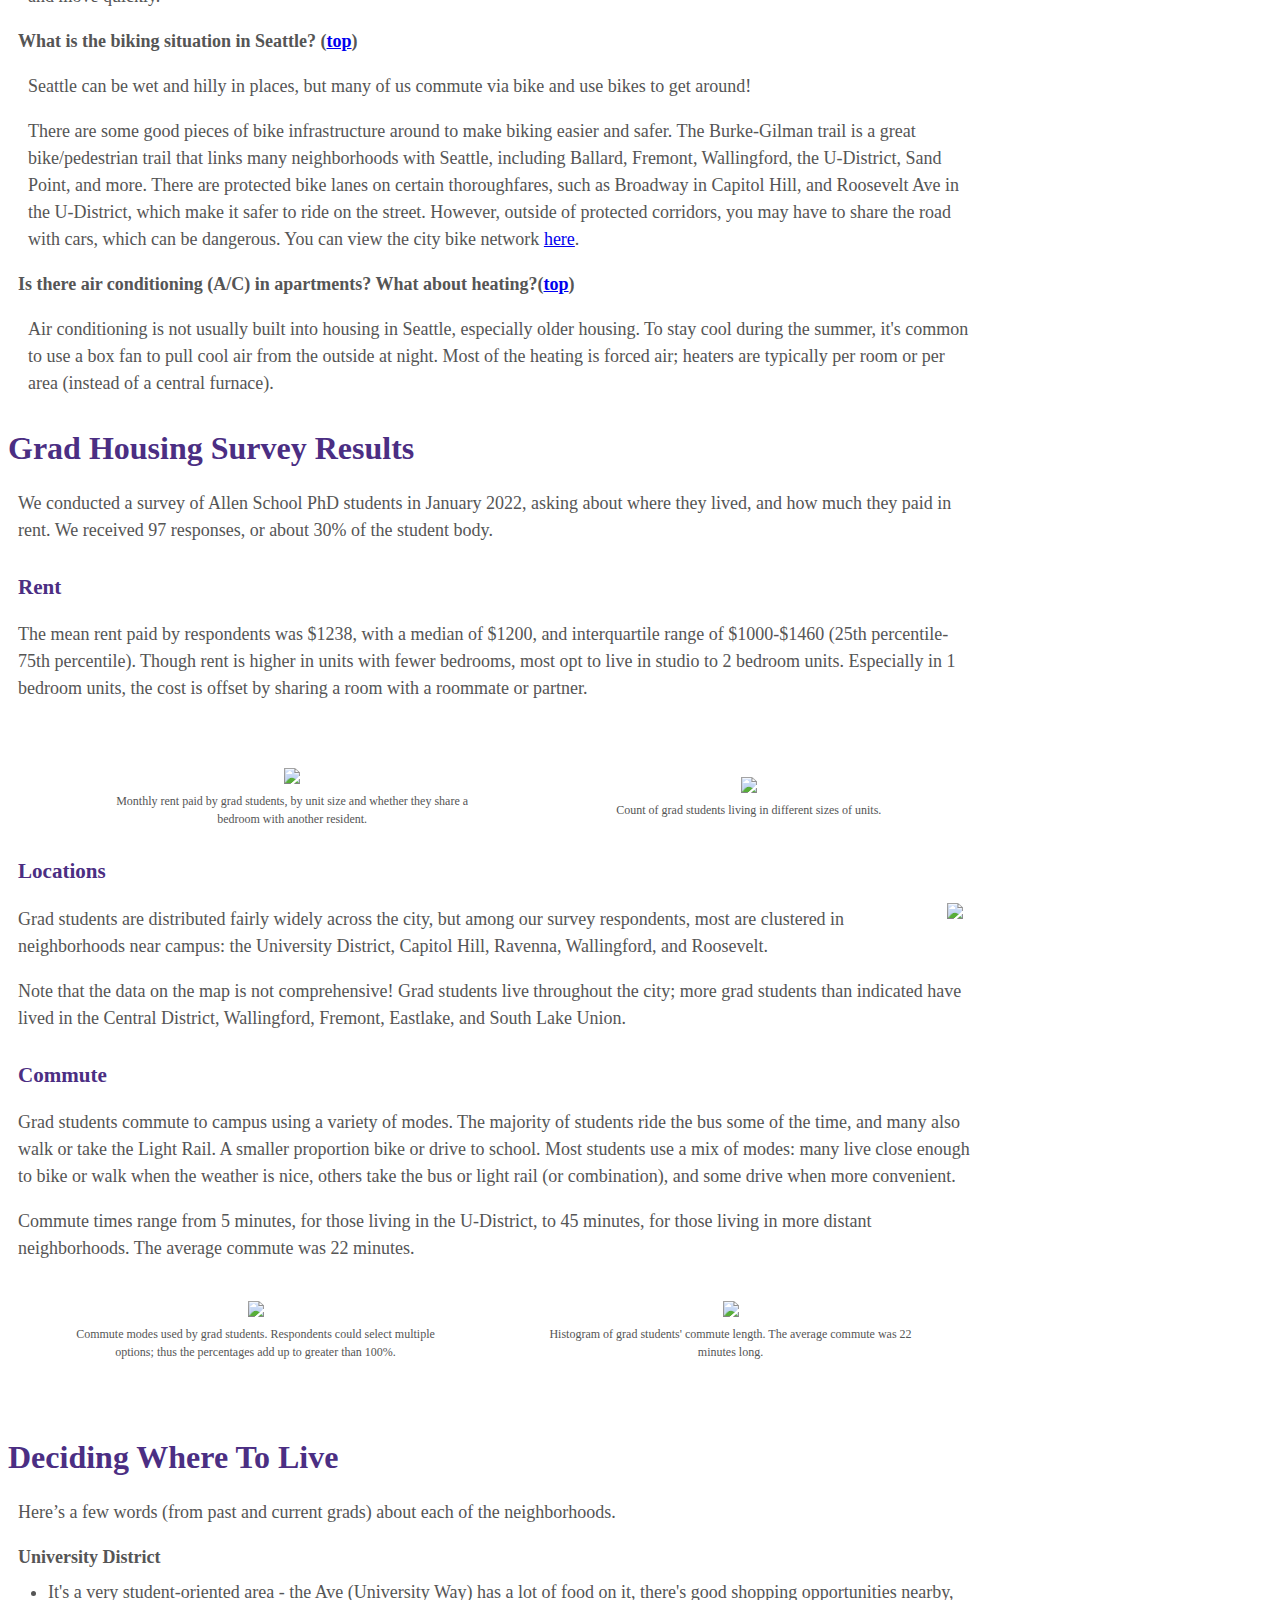
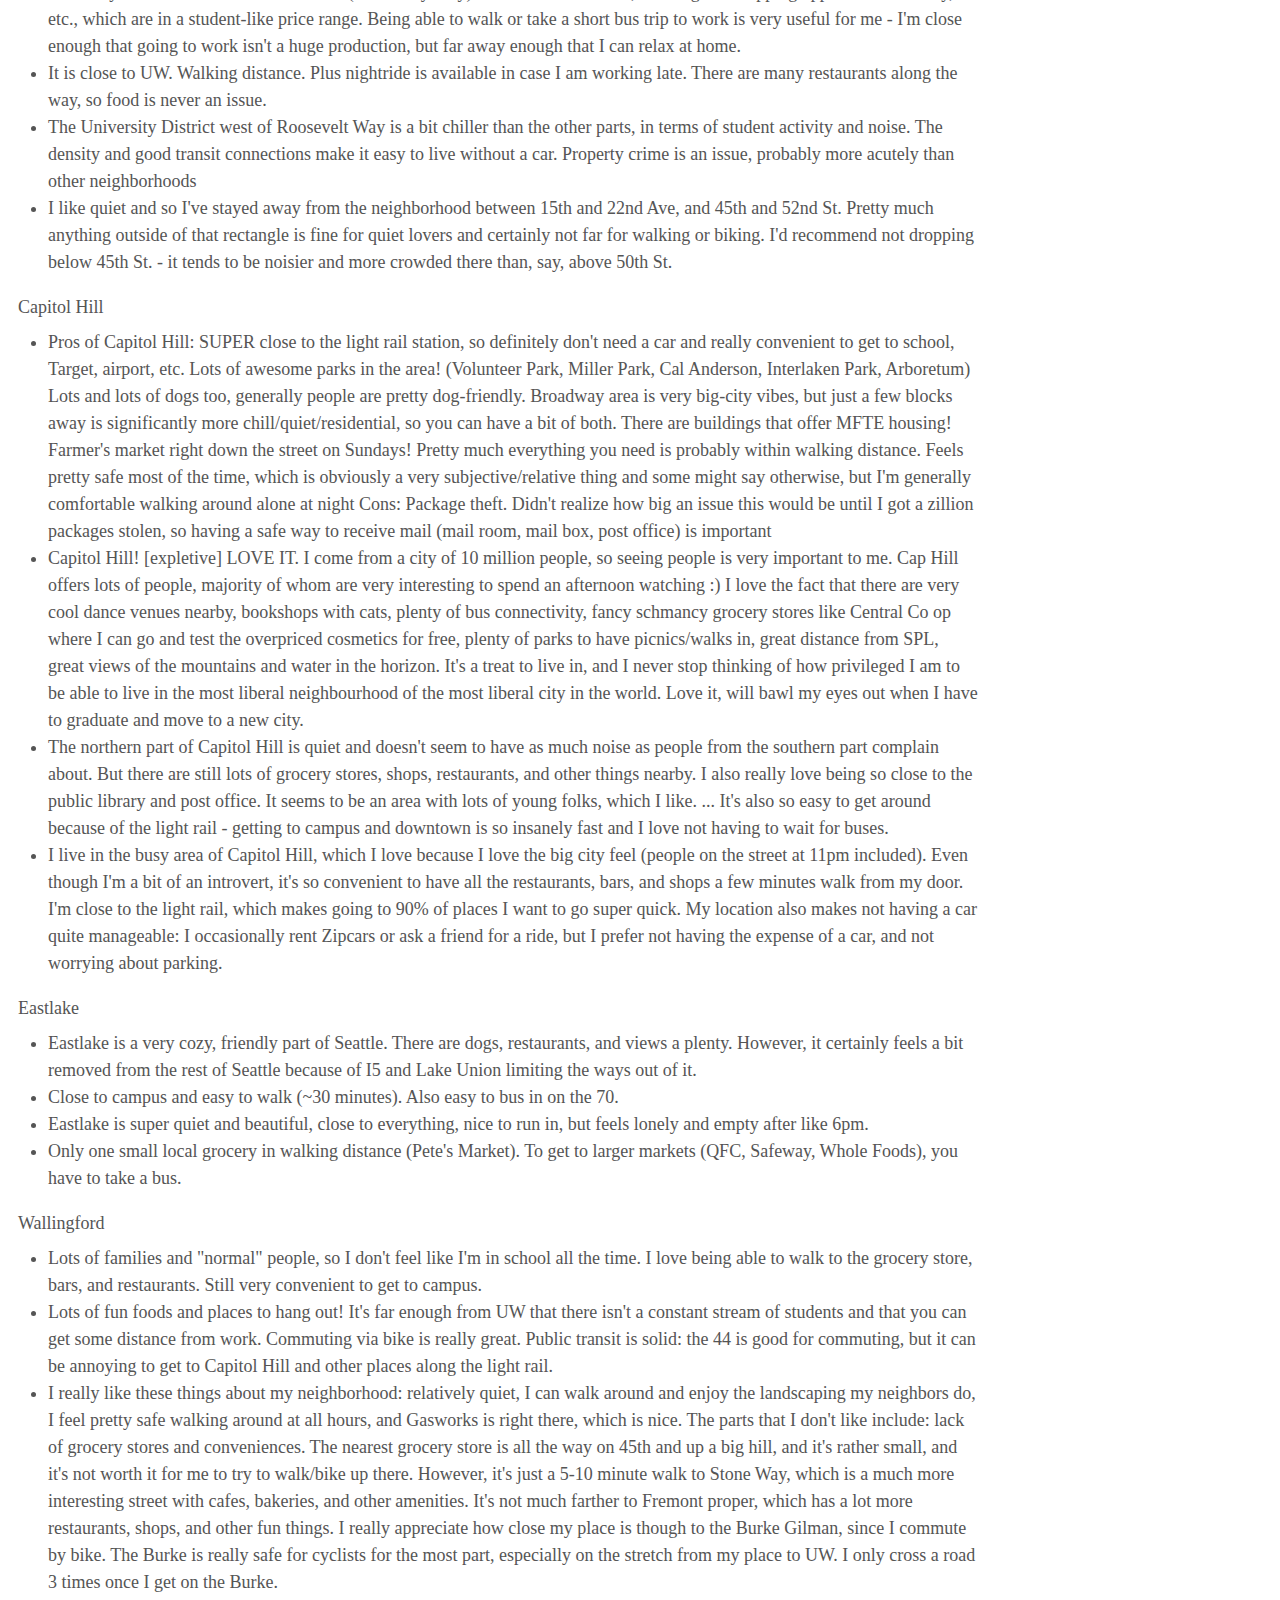
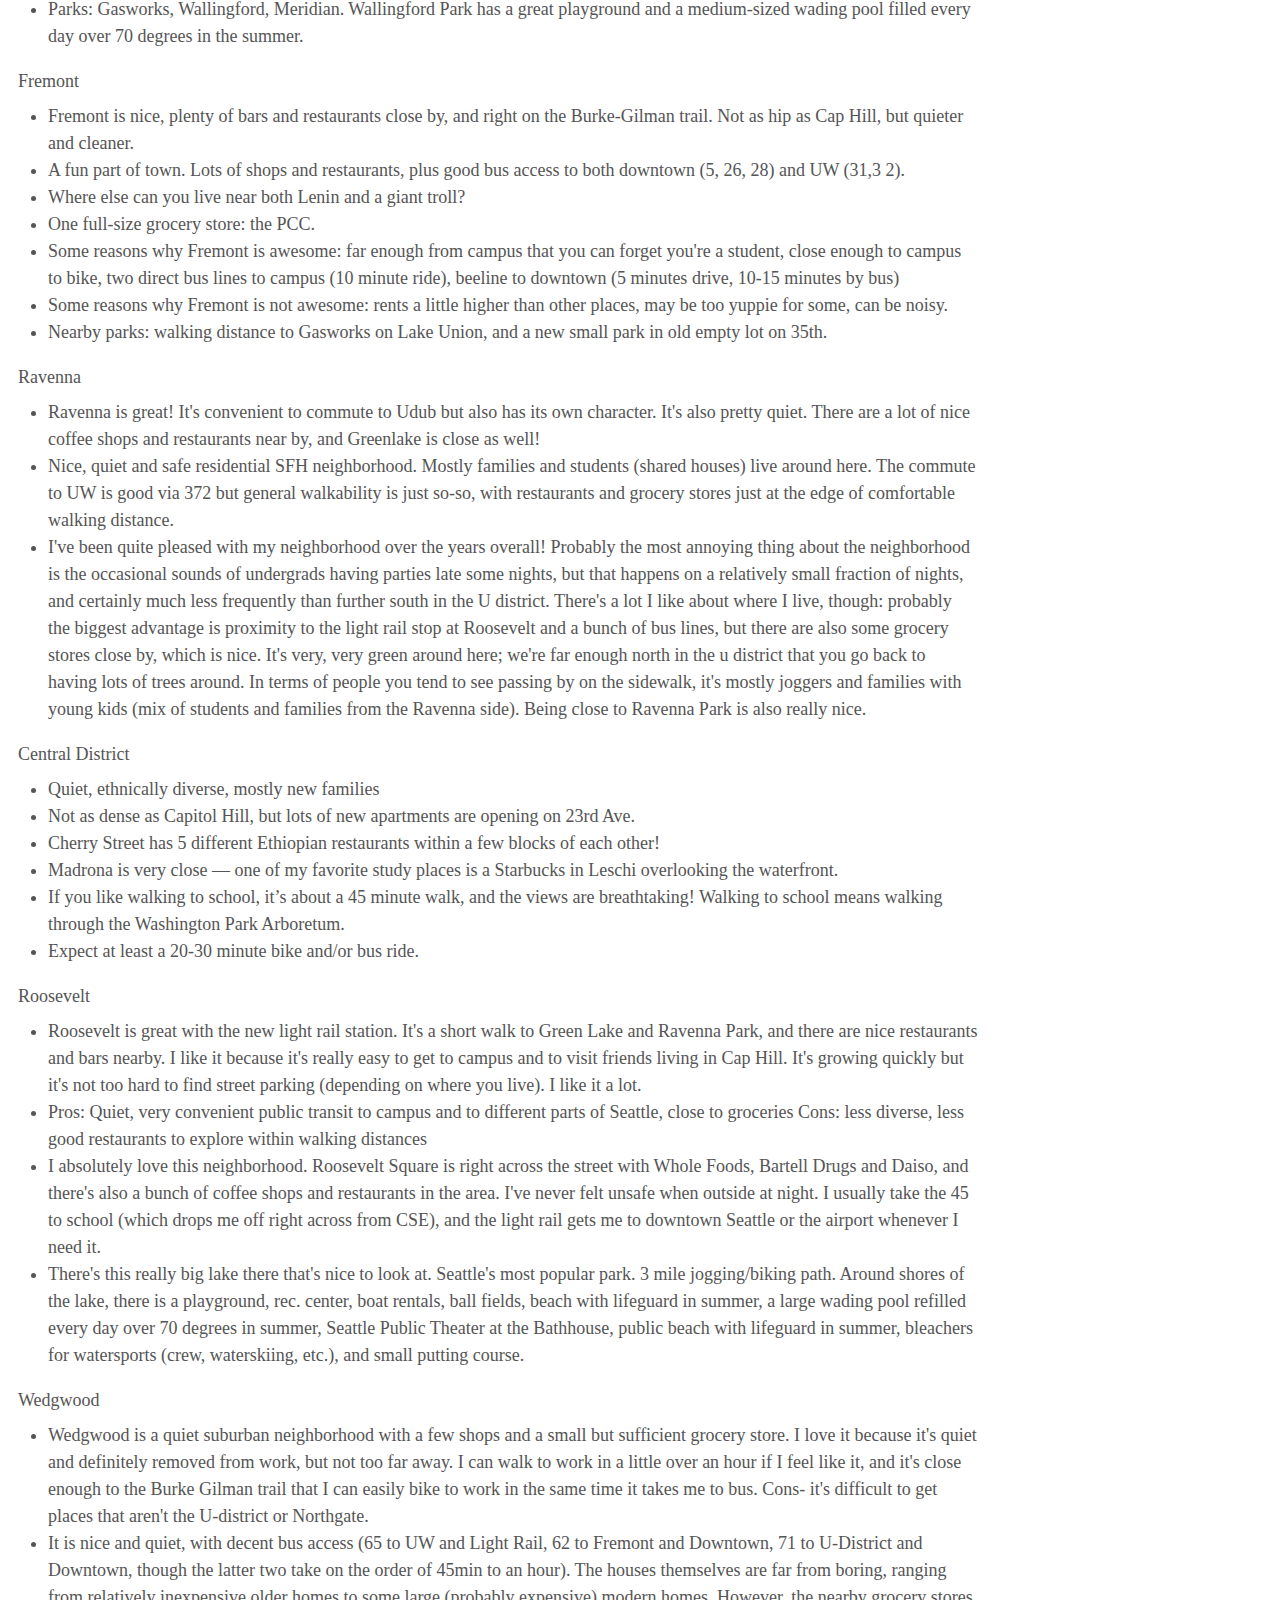
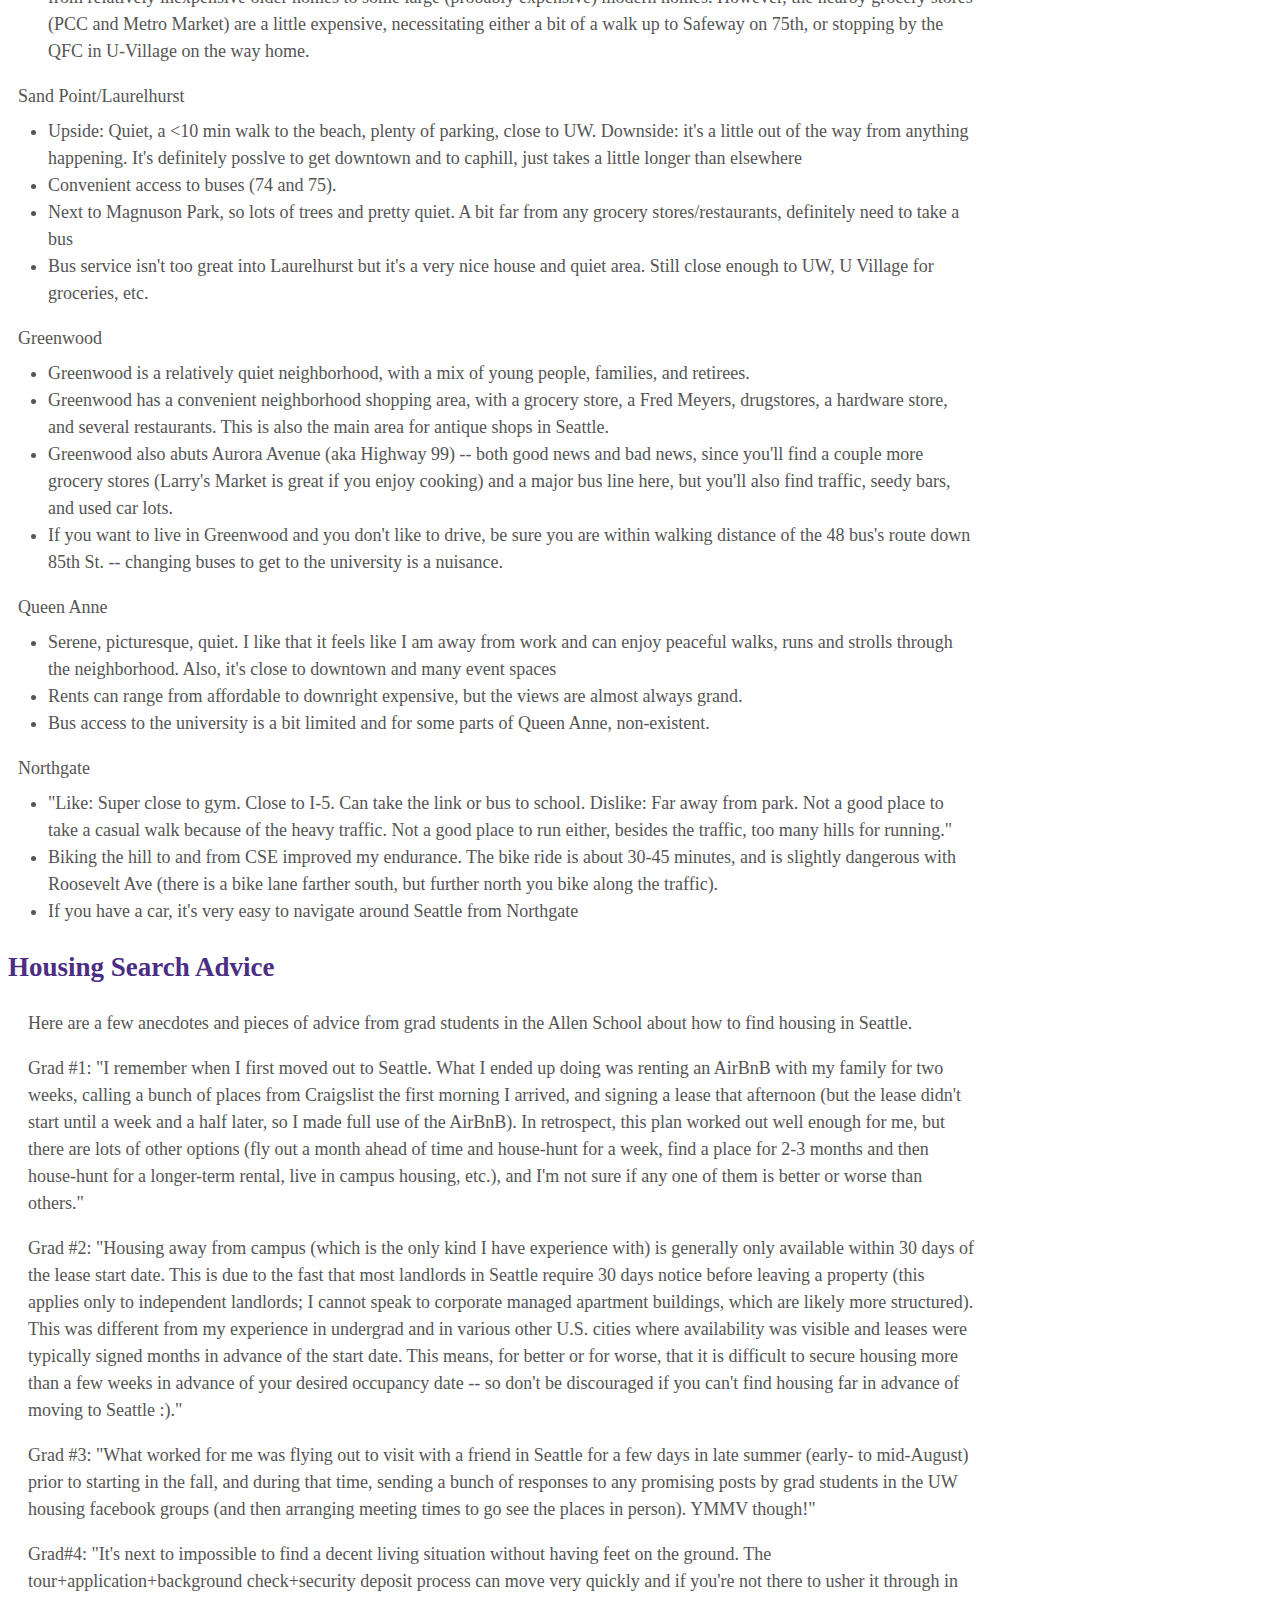
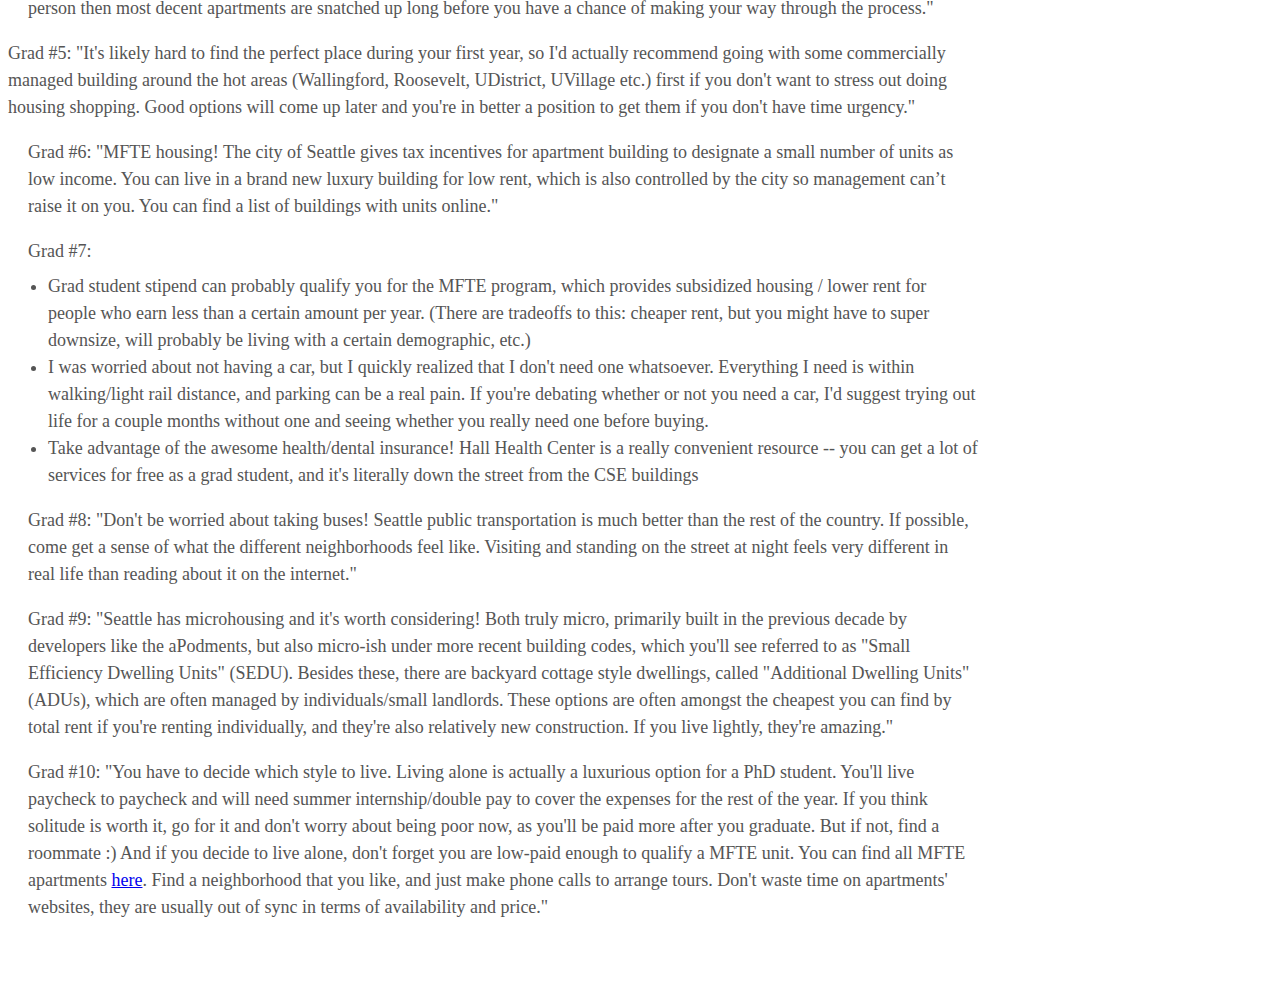
==== commit 097c4d12: "Fix indentation" ====
--- a/index.html
+++ b/index.html
@@ -183,12 +183,12 @@
                 landlord may increase the cost of rent when renewing the lease
                 term or moving to a month-to-month lease.
               </p>
-              <p>
+              <p class="faq_answer">
                 Leases typically also contain additional charges: an application
                 fee, security deposit, pet deposit (if applicable), parking,
                 and cleaning fees on move-out.
               </p>
-              <p>
+              <p class="faq_answer">
                 Renters in Seattle can request to pay their move-in costs
                 (security and pet deposits, last month rent if applicable) in up
                 to 6 monthly installments for a 12-month lease. This can help
@@ -323,7 +323,11 @@
               </div>
 
               <h3>Locations</h3>
-              <img src="images/2022-neighborhoods.svg" id="neighborhoods"></img>
+              <a href="images/2022-neighborhoods.svg"><img src="images/2022-neighborhoods.svg" id="neighborhoods" style="
+                max-width: 500px;
+                float: right;
+                padding: 15px;
+              "></img></a>
               <p class="text">
                 Grad students are distributed fairly widely across the city,
                 but among our survey respondents, most are clustered in neighborhoods
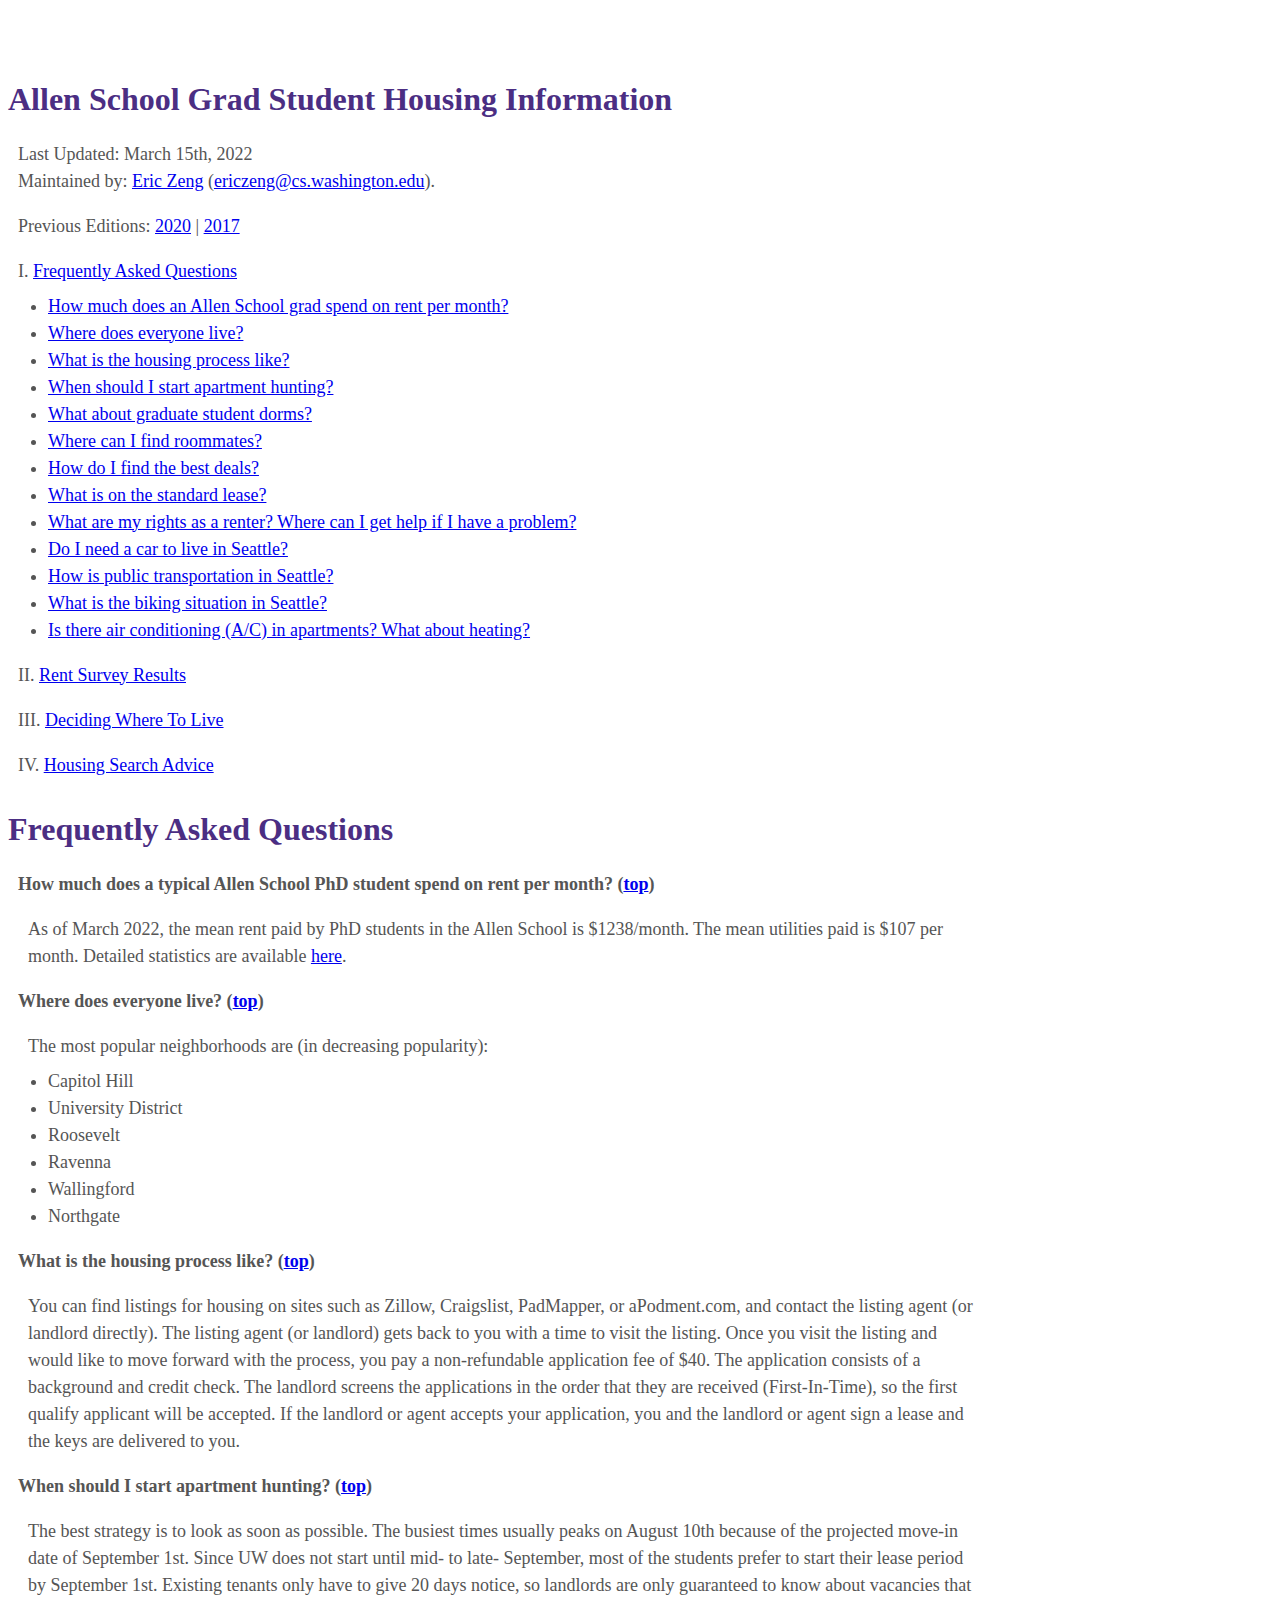
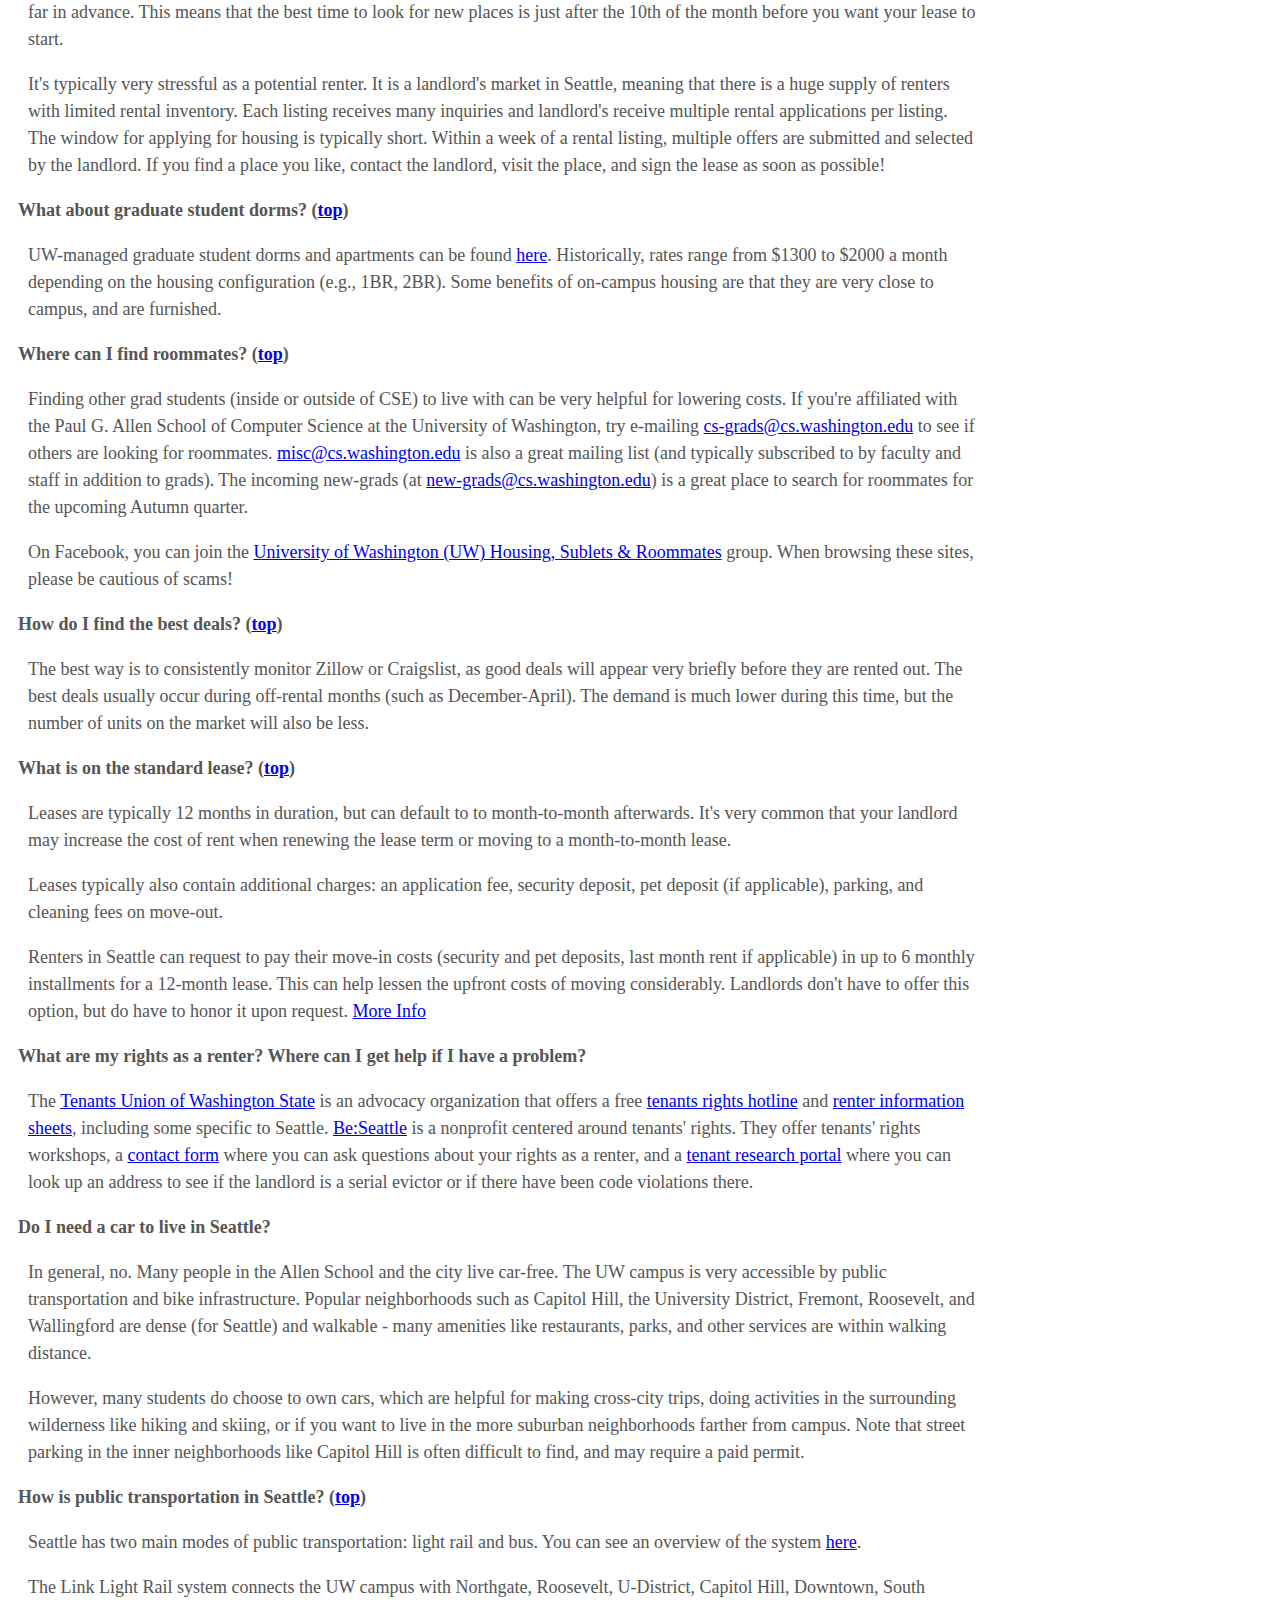
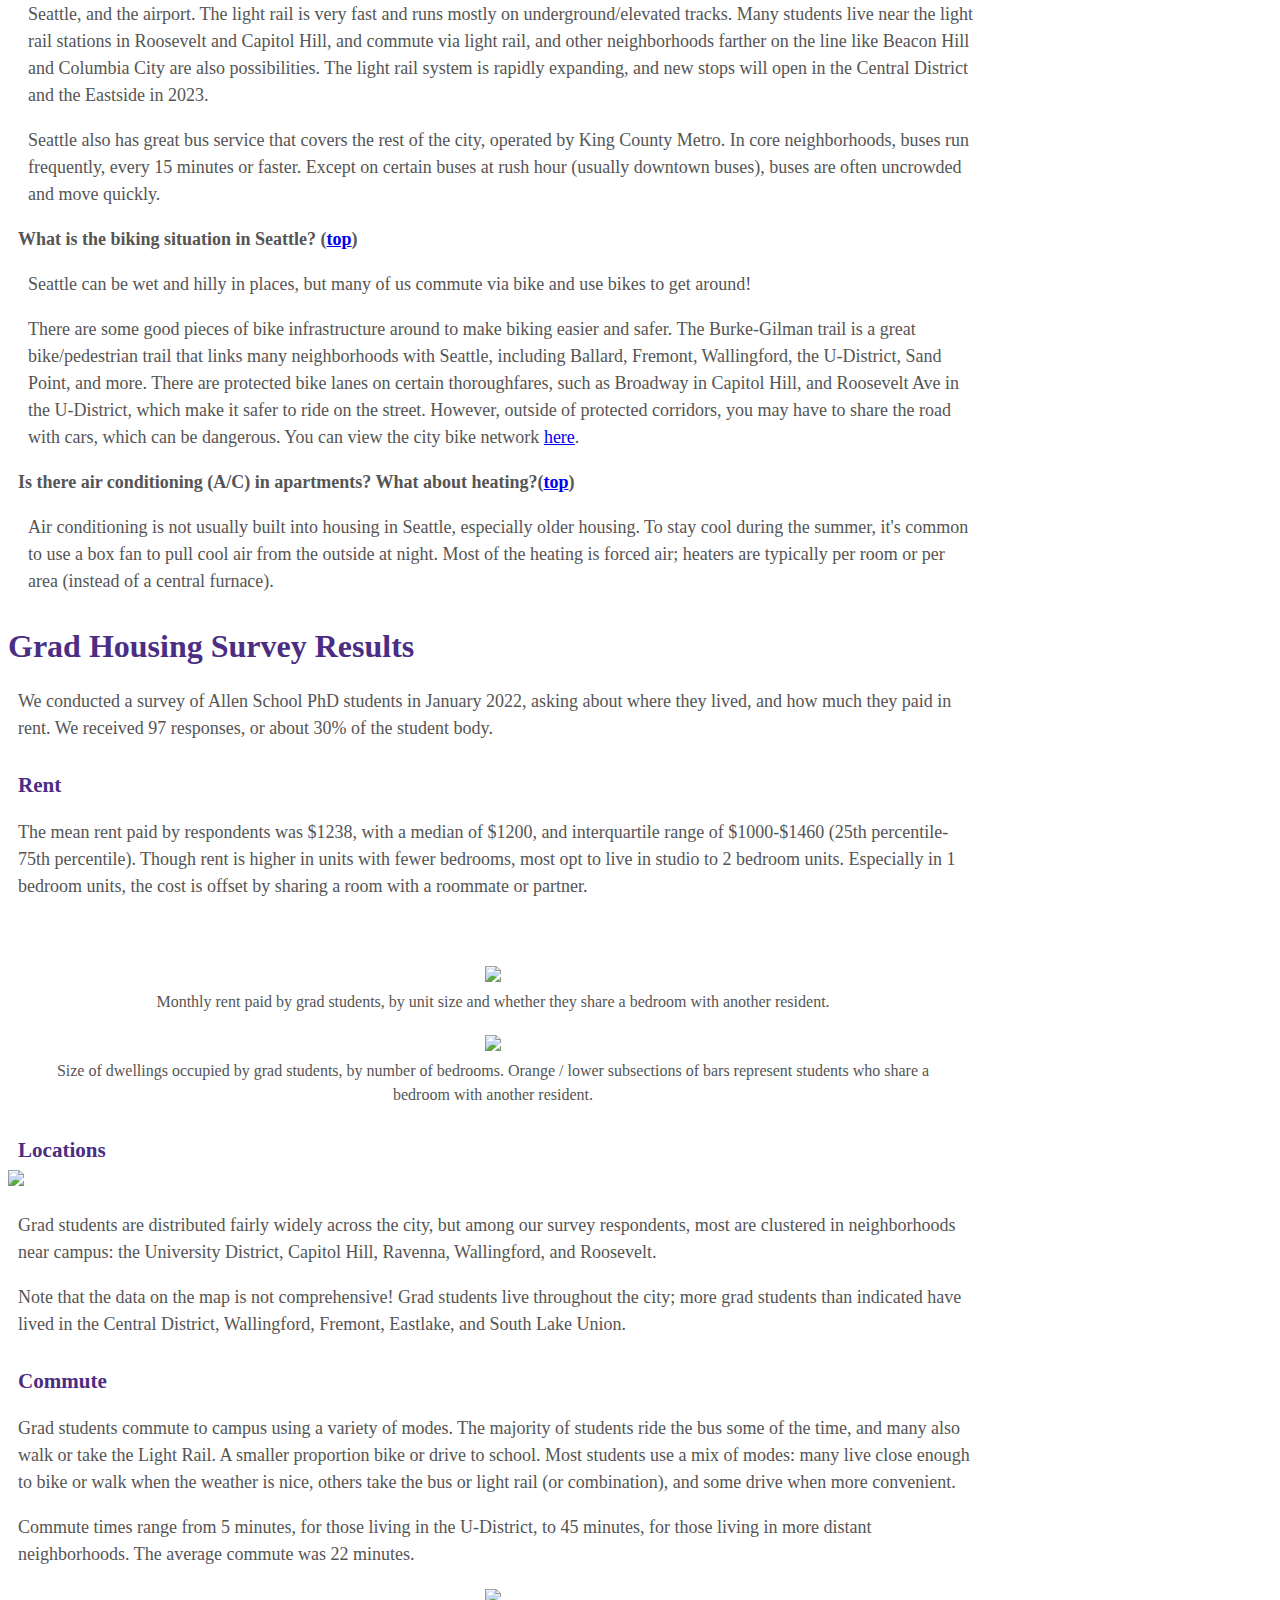
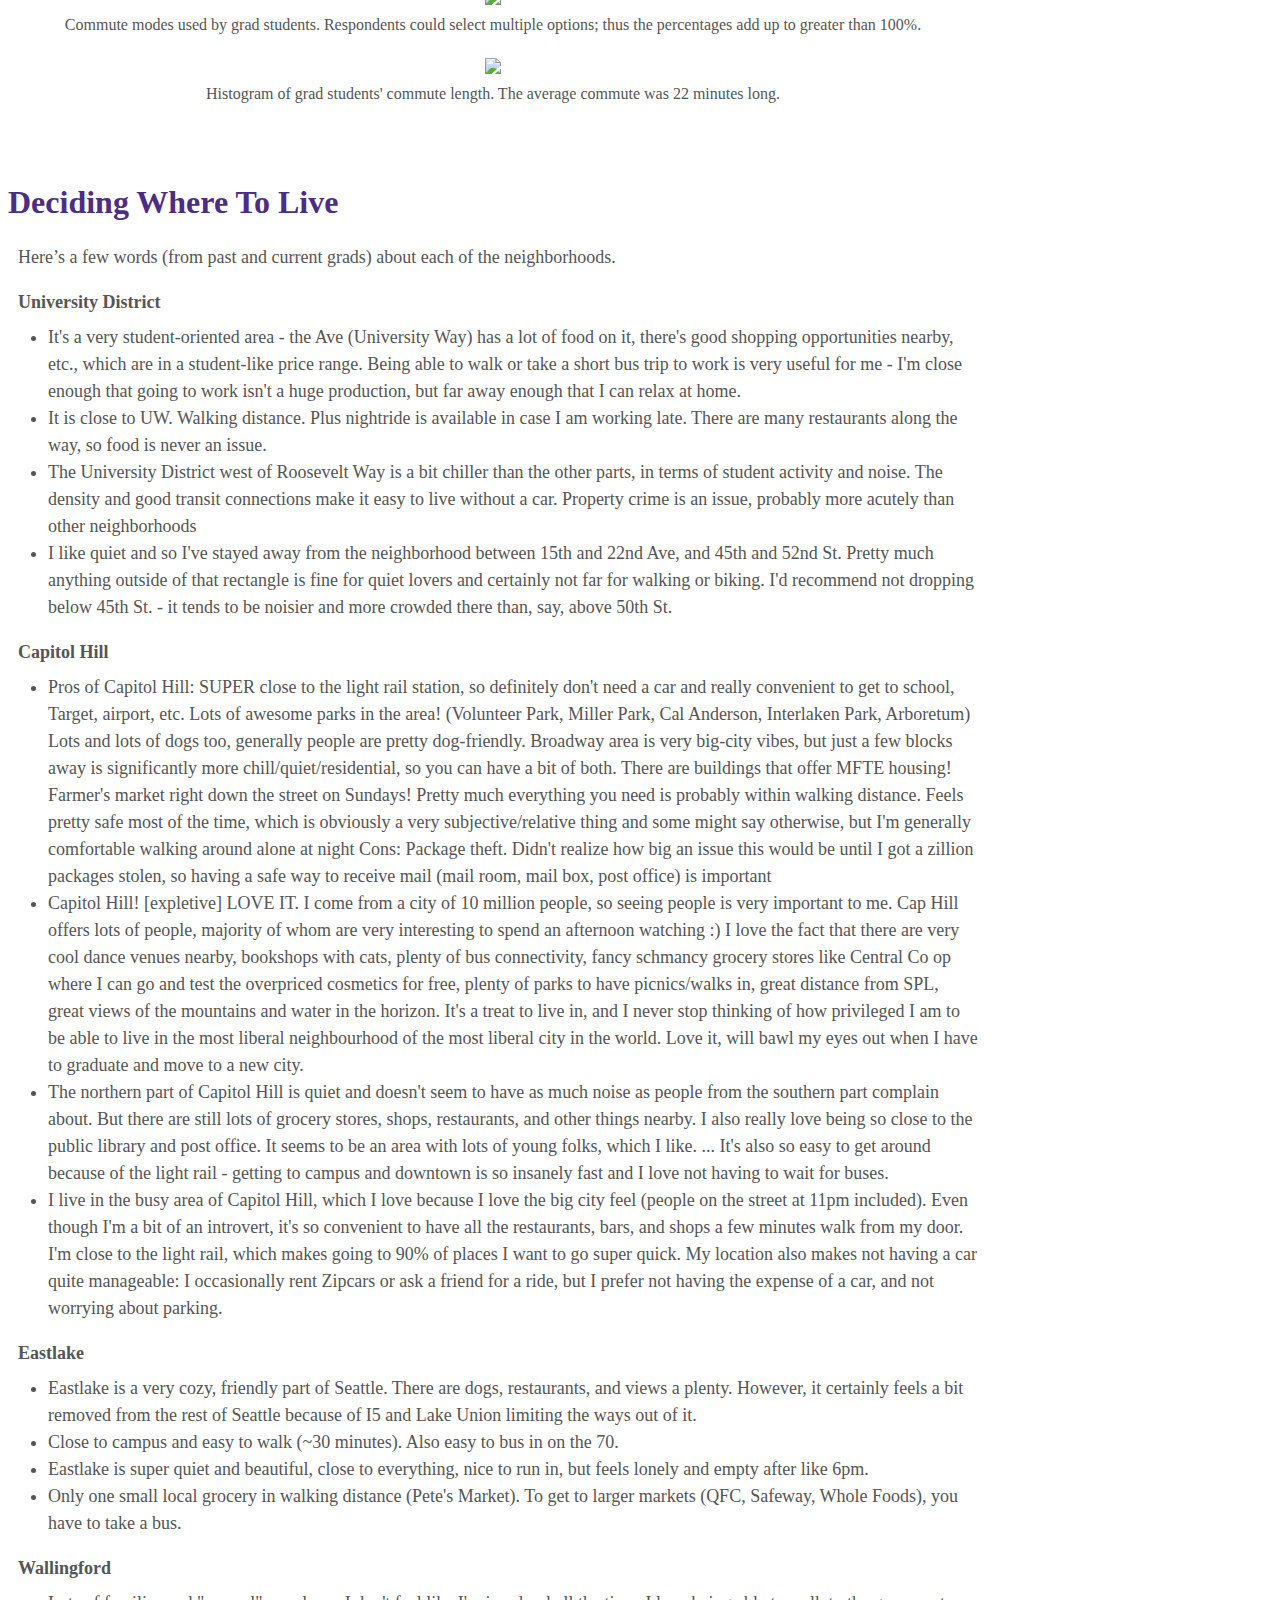
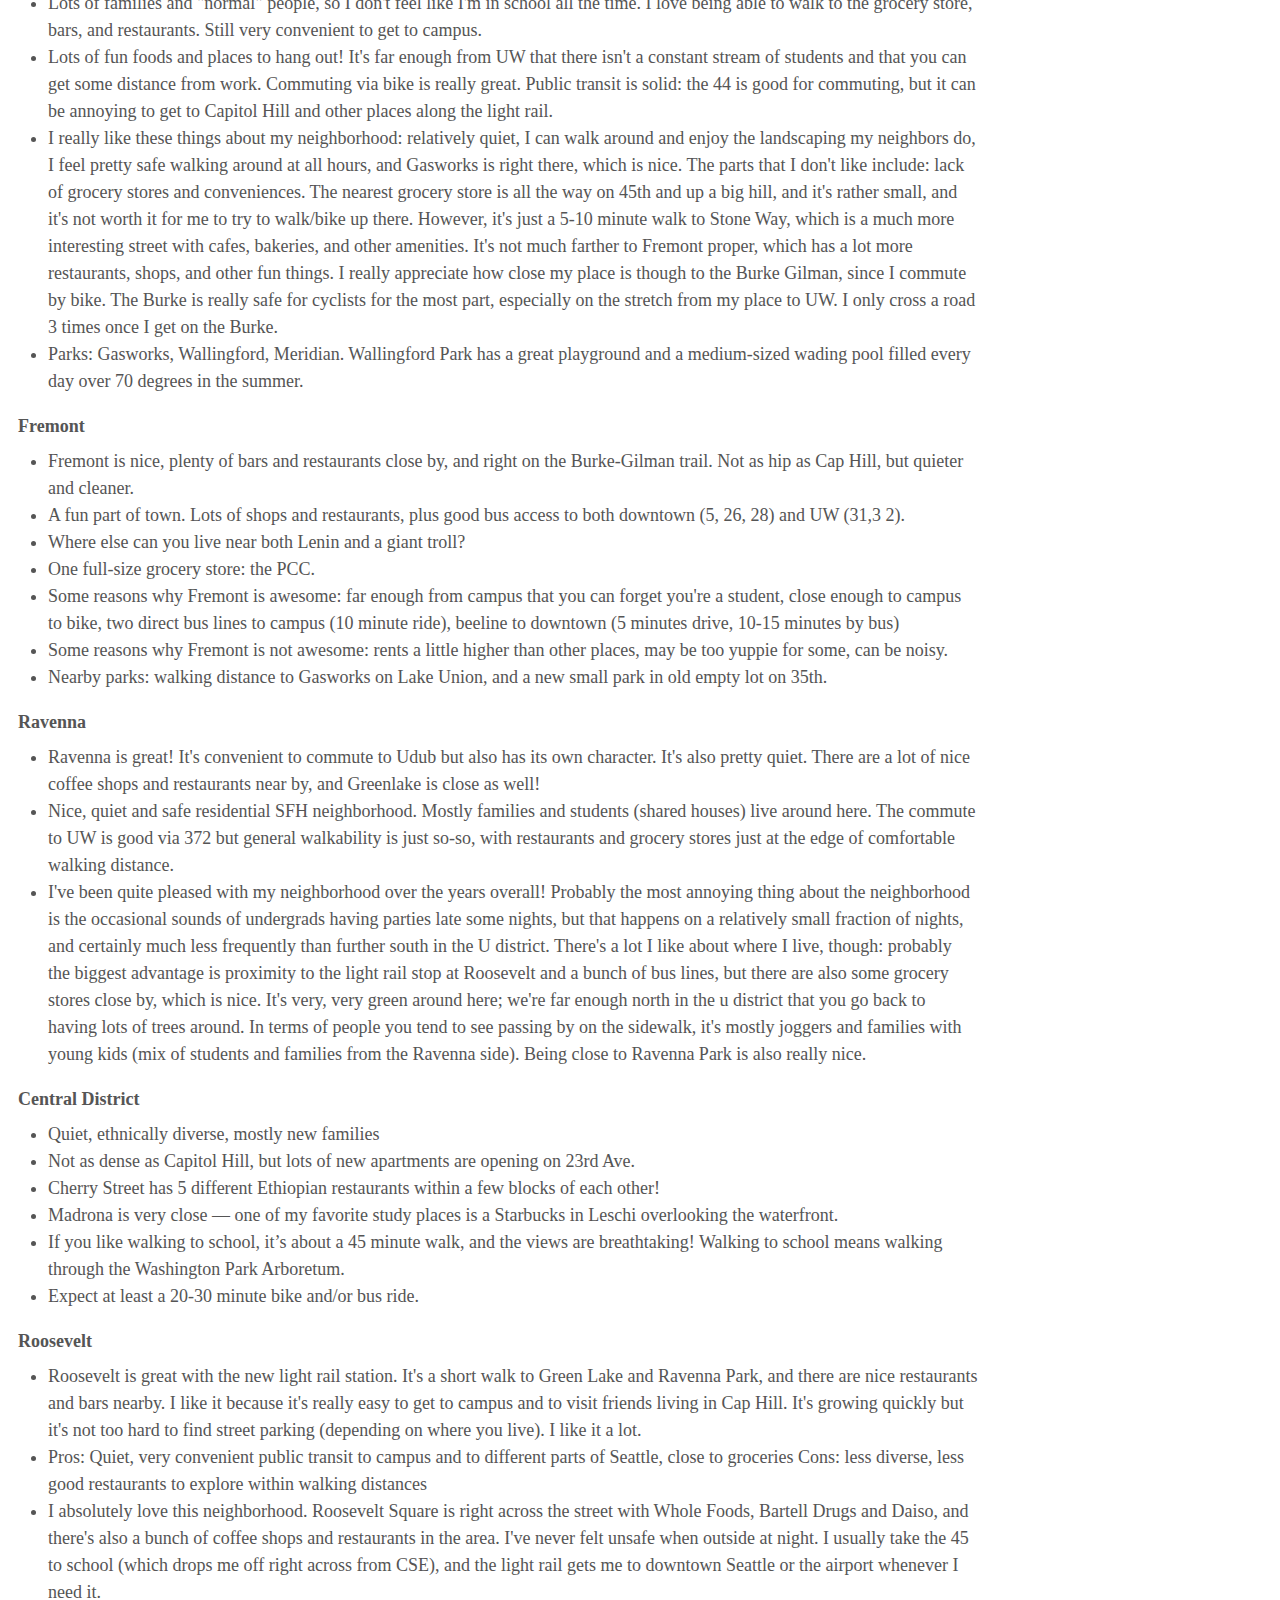
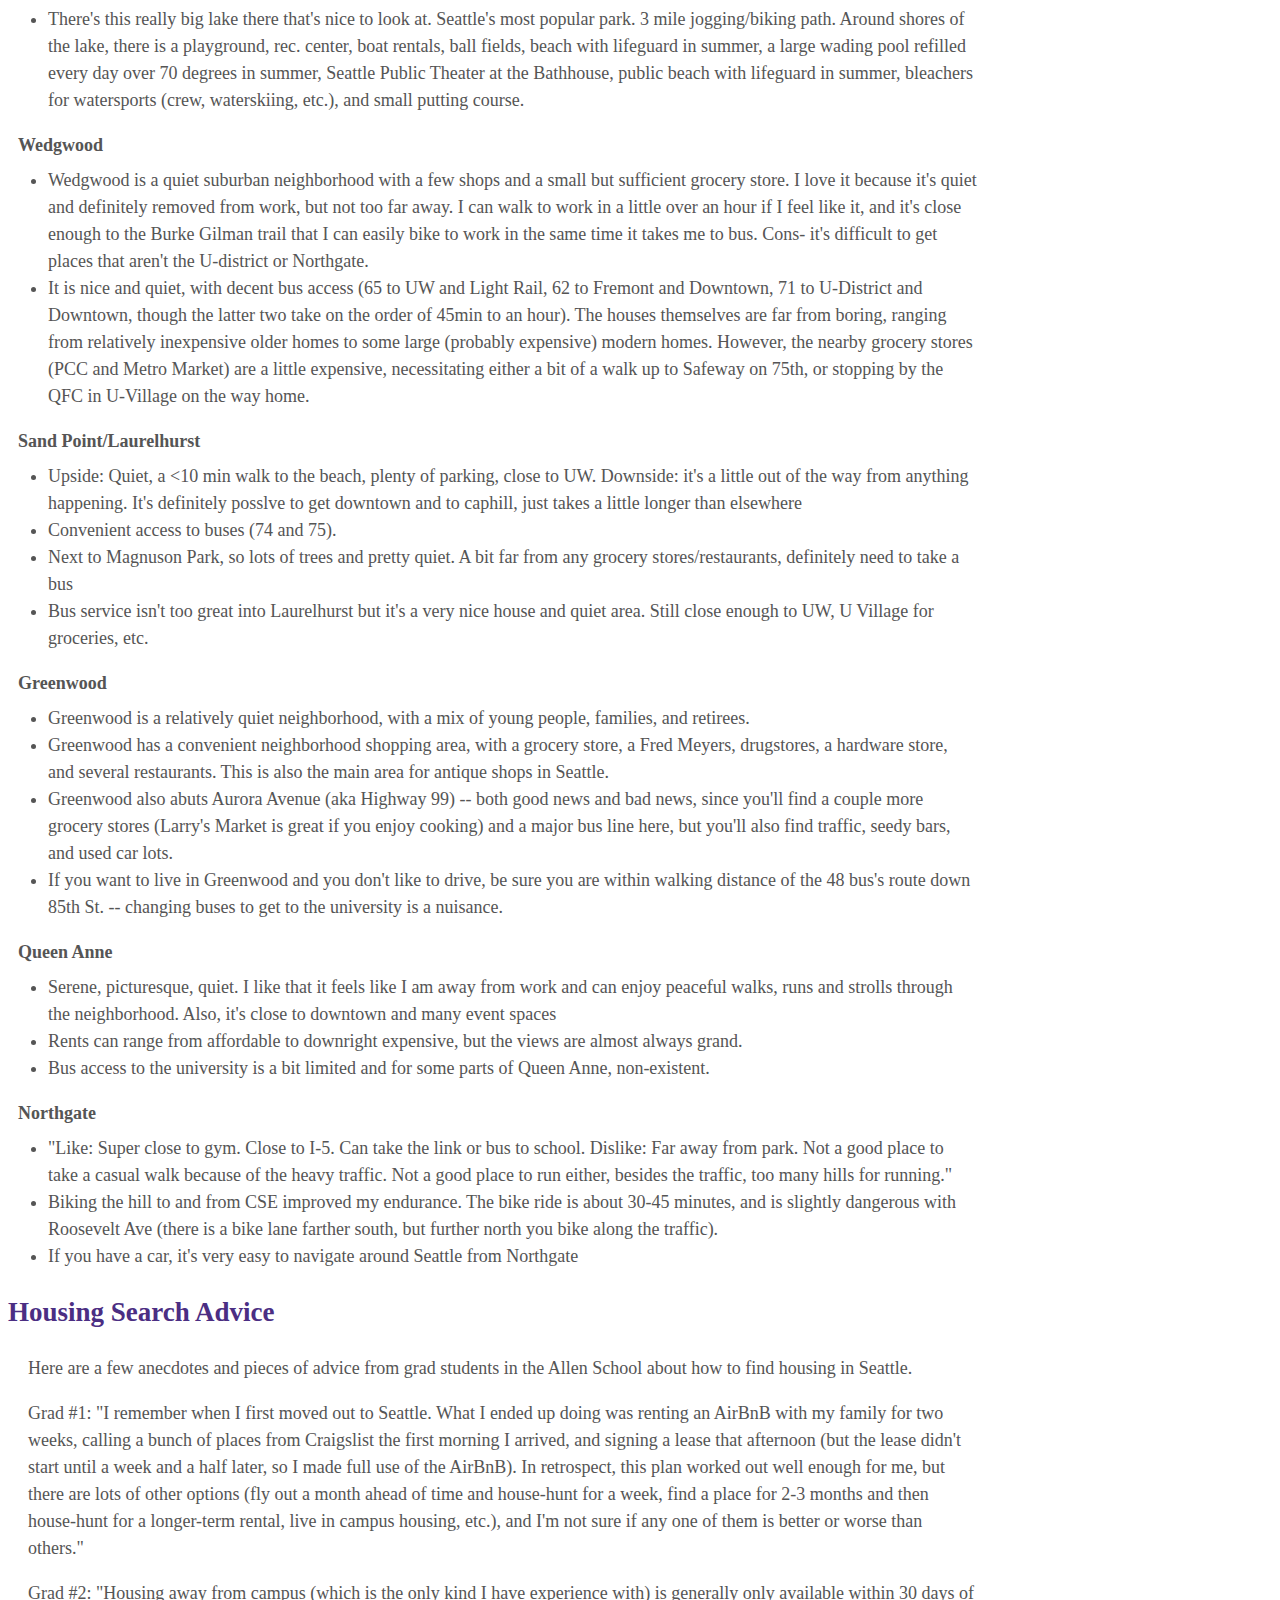
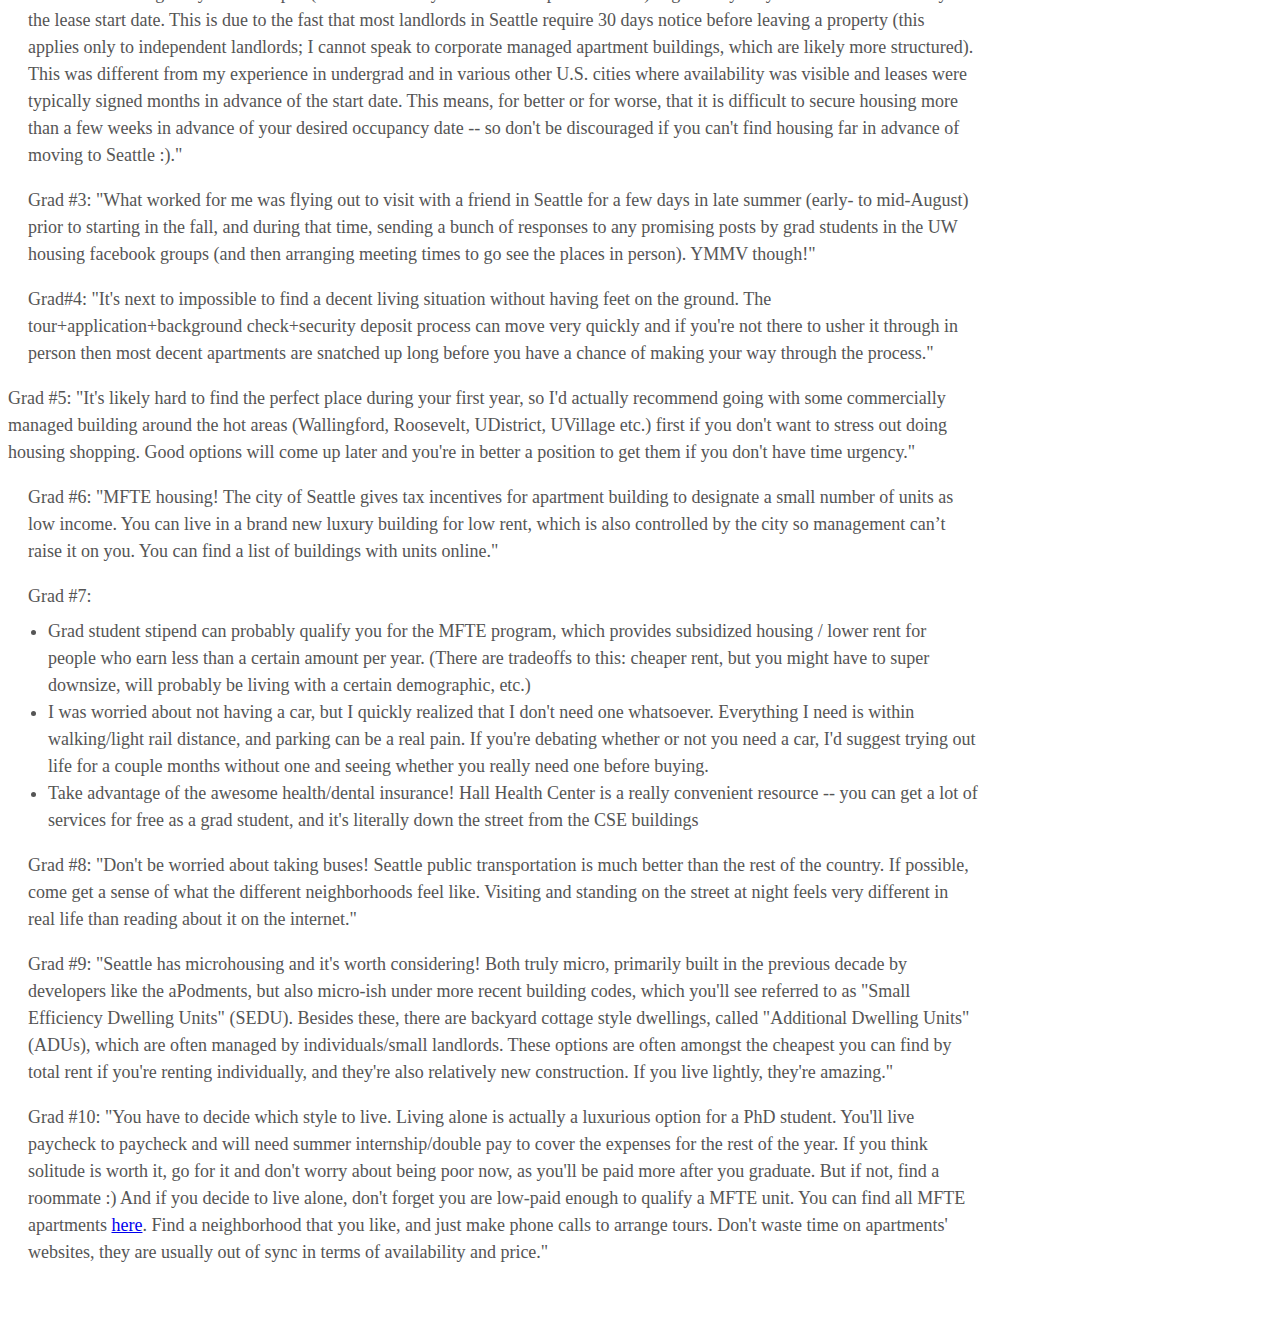
==== commit 855e01b7: "Add tenants rights info" ====
--- a/index.html
+++ b/index.html
@@ -15,7 +15,7 @@
 
   <!-- Custom styles for this template -->
   <link href="./css/blog.css" rel="stylesheet">
-  <link href="./css/housing.css" rel="stylesheet">
+  <link href="./css/housing-2022.css" rel="stylesheet">
 
   <!-- Font Awesome -->
   <link rel="stylesheet" href="./font-awesome/css/font-awesome.min.css">
@@ -33,7 +33,7 @@
         <div class="blog-post">
           <h2 class="blog-post-title">Allen School Grad Student Housing Information</h2>
 
-          <p class="text">Last Updated: March 14th, 2022<br />
+          <p class="text">Last Updated: March 15th, 2022<br />
             Maintained by: <a href="http://homes.cs.washington.edu/~ericzeng/">Eric Zeng</a>
             (<a href="mailto:ericzeng@cs.washington.edu">ericzeng@cs.washington.edu</a>).
           </p>
@@ -52,10 +52,11 @@
                 <li><a href="#q_6">Where can I find roommates?</a></li>
                 <li><a href="#q_7">How do I find the best deals?</a></li>
                 <li><a href="#q_8">What is on the standard lease?</a></li>
-                <li><a href="#q_9">Do I need a car to live in Seattle?</a></li>
-                <li><a href="#q_10">How is public transportation in Seattle?</a></li>
-                <li><a href="#q_11">What is the biking situation in Seattle?</a></li>
-                <li><a href="#q_12">Is there air conditioning (A/C) in apartments? What about heating?</a></li>
+                <li><a href="#q_9">What are my rights as a renter? Where can I get help if I have a problem?</a></li>
+                <li><a href="#q_10">Do I need a car to live in Seattle?</a></li>
+                <li><a href="#q_11">How is public transportation in Seattle?</a></li>
+                <li><a href="#q_12">What is the biking situation in Seattle?</a></li>
+                <li><a href="#q_13">Is there air conditioning (A/C) in apartments? What about heating?</a></li>
               </ul>
             </p>
 
@@ -197,7 +198,12 @@
                 <a href="https://tenantsunion.org/rights/deposit-questions">More Info</a>
               </p>
 
-              <p class="faq_question" id="q_9">Do I need a car to live in Seattle?</p>
+              <p class="faq_question" id="q_9">What are my rights as a renter? Where can I get help if I have a problem?</p>
+              <p class="faq_answer">
+                The <a href="https://tenantsunion.org/">Tenants Union of Washington State</a> is an advocacy organization that offers a free <a href="https://tenantsunion.org/counseling">tenants rights hotline</a> and <a href="https://tenantsunion.org/rights">renter information sheets</a>, including some specific to Seattle. <a href="http://tenantrights206.com/">Be:Seattle</a> is a nonprofit centered around tenants' rights. They offer tenants' rights workshops, a <a href="http://tenantrights206.com/contact/">contact form</a> where you can ask questions about your rights as a renter, and a <a href="http://tenantrights206.com/tenant-research-portal/">tenant research portal</a> where you can look up an address to see if the landlord is a serial evictor or if there have been code violations there.
+              </p>
+
+              <p class="faq_question" id="q_10">Do I need a car to live in Seattle?</p>
               <p class="faq_answer">
                 In general, no. Many people in the Allen School and the city live
                 car-free. The UW campus is very accessible by public
@@ -216,13 +222,13 @@
                 is often difficult to find, and may require a paid permit.
               </p>
 
-              <p class="faq_question" id="q_10">
+              <p class="faq_question" id="q_11">
                 How is public transportation in Seattle? (<a href="#top">top</a>)
               </p>
               <p class="faq_answer">
                 Seattle has two main modes of public transportation: light rail
                 and bus. You can see an overview of the system
-                <a href="https://seattletransitmap.com/view/">here</a>.
+                <a href="https://kingcounty.maps.arcgis.com/apps/webappviewer/index.html?id=3e239c9048604de8a1c73b72679bc82e">here</a>.
               </p>
               <p class="faq_answer">
                 The Link Light Rail system connects the UW campus with Northgate,
@@ -245,7 +251,7 @@
                 and move quickly.
               </p>
 
-              <p class="faq_question" id="q_11">What is the biking situation in Seattle? (<a href="#top">top</a>) </p>
+              <p class="faq_question" id="q_12">What is the biking situation in Seattle? (<a href="#top">top</a>) </p>
               <p class="faq_answer">
                 Seattle can be wet and hilly in places, but many of us commute
                 via bike and use bikes to get around!
@@ -266,7 +272,7 @@
               </p>
 
 
-              <p class="faq_question" id="q_12">Is there air conditioning (A/C) in apartments? What about heating?(<a href="#top">top</a>)</p>
+              <p class="faq_question" id="q_13">Is there air conditioning (A/C) in apartments? What about heating?(<a href="#top">top</a>)</p>
               <p class="faq_answer">
                 Air conditioning is not usually built into housing in Seattle,
                 especially older housing. To stay cool during the summer, it's
@@ -298,7 +304,9 @@
               <div id="figures">
                 <figure>
                   <center>
-                    <img src="images/2022-rent.png" id="boxplot"></img>
+                    <a href="images/2022-rent.png" target="_blank">
+                      <img src="images/2022-rent.png">
+                    </a>
                   </center>
                   <figcaption>
                     <center>
@@ -311,23 +319,25 @@
 
                 <figure>
                   <center>
-                    <img src="images/2022-rooms.png" id="rooms"></img>
+                    <a href="images/2022-rooms.png" target="_blank">
+                      <img src="images/2022-rooms.png">
+                    </a>
                   </center>
                   <figcaption>
                     <center>
-                      Count of grad students living in different sizes of
-                      units.
+                      Size of dwellings occupied by grad students, by number
+                      of bedrooms. Orange / lower
+                      subsections of bars represent students who share a bedroom
+                      with another resident.
                     </center>
                   </figcaption>
                 </figure>
               </div>
 
               <h3>Locations</h3>
-              <a href="images/2022-neighborhoods.svg"><img src="images/2022-neighborhoods.svg" id="neighborhoods" style="
-                max-width: 500px;
-                float: right;
-                padding: 15px;
-              "></img></a>
+              <a href="images/2022-neighborhoods.svg" target="_blank">
+                <img src="images/2022-neighborhoods.svg" id="neighborhoods">
+              </a>
               <p class="text">
                 Grad students are distributed fairly widely across the city,
                 but among our survey respondents, most are clustered in neighborhoods
@@ -360,7 +370,9 @@
               <div id="figures">
                 <figure>
                   <center>
-                    <img src="images/2022-commute-modes.png" id="commute-modes"></img>
+                    <a href="images/2022-commute-modes.png" target="_blank">
+                     <img src="images/2022-commute-modes.png" id="commute-modes">
+                    </a>
                   </center>
                   <figcaption>
                     <center>
@@ -373,7 +385,9 @@
 
                 <figure>
                   <center>
-                    <img src="images/2022-commute-length.png" id="commute-length"></img>
+                    <a href="images/2022-commute-length.png" target="_blank">
+                      <img src="images/2022-commute-length.png" id="commute-length">
+                    </a>
                   </center>
                   <figcaption>
                     <center>
@@ -398,7 +412,7 @@
                 <li>I like quiet and so I've stayed away from the neighborhood between 15th and 22nd Ave, and 45th and 52nd St. Pretty much anything outside of that rectangle is fine for quiet lovers and certainly not far for walking or biking. I'd recommend not dropping below 45th St. - it tends to be noisier and more crowded there than, say, above 50th St.</li>
               </ul>
 
-              <p class="text">Capitol Hill</p>
+              <p class="text"><b>Capitol Hill</b></p>
               <ul>
                 <li>Pros of Capitol Hill: SUPER close to the light rail station, so definitely don't need a car and really convenient to get to school, Target, airport, etc. Lots of awesome parks in the area! (Volunteer Park, Miller Park, Cal Anderson, Interlaken Park, Arboretum) Lots and lots of dogs too, generally people are pretty dog-friendly. Broadway area is very big-city vibes, but just a few blocks away is significantly more chill/quiet/residential, so you can have a bit of both. There are buildings that offer MFTE housing! Farmer's market right down the street on Sundays! Pretty much everything you need is probably within walking distance. Feels pretty safe most of the time, which is obviously a very subjective/relative thing and some might say otherwise, but I'm generally comfortable walking around alone at night Cons: Package theft. Didn't realize how big an issue this would be until I got a zillion packages stolen, so having a safe way to receive mail (mail room, mail box, post office) is important</li>
                 <li>Capitol Hill! [expletive] LOVE IT. I come from a city of 10 million people, so seeing people is very important to me. Cap Hill offers lots of people, majority of whom are very interesting to spend an afternoon watching :) I love the fact that there are very cool dance venues nearby, bookshops with cats, plenty of bus connectivity, fancy schmancy grocery stores like Central Co op where I can go and test the overpriced cosmetics for free, plenty of parks to have picnics/walks in, great distance from SPL, great views of the mountains and water in the horizon. It's a treat to live in, and I never stop thinking of how privileged I am to be able to live in the most liberal neighbourhood of the most liberal city in the world. Love it, will bawl my eyes out when I have to graduate and move to a new city.</li>
@@ -406,7 +420,7 @@
                 <li>I live in the busy area of Capitol Hill, which I love because I love the big city feel (people on the street at 11pm included). Even though I'm a bit of an introvert, it's so convenient to have all the restaurants, bars, and shops a few minutes walk from my door. I'm close to the light rail, which makes going to 90% of places I want to go super quick. My location also makes not having a car quite manageable: I occasionally rent Zipcars or ask a friend for a ride, but I prefer not having the expense of a car, and not worrying about parking. </li>
               </ul>
 
-              <p class="text">Eastlake</p>
+              <p class="text"><b>Eastlake</b></p>
               <ul>
                 <li>Eastlake is a very cozy, friendly part of Seattle. There are dogs, restaurants, and views a plenty. However, it certainly feels a bit removed from the rest of Seattle because of I5 and Lake Union limiting the ways out of it.</li>
                 <li>Close to campus and easy to walk (~30 minutes). Also easy to bus in on the 70.</li>
@@ -414,7 +428,7 @@
                 <li>Only one small local grocery in walking distance (Pete's Market). To get to larger markets (QFC, Safeway, Whole Foods), you have to take a bus.</li>
               </ul>
 
-              <p class="text">Wallingford</p>
+              <p class="text"><b>Wallingford</b></p>
               <ul>
                 <li>Lots of families and "normal" people, so I don't feel like I'm in school all the time. I love being able to walk to the grocery store, bars, and restaurants. Still very convenient to get to campus.</li>
                 <li>Lots of fun foods and places to hang out! It's far enough from UW that there isn't a constant stream of students and that you can get some distance from work. Commuting via bike is really great. Public transit is solid: the 44 is good for commuting, but it can be annoying to get to Capitol Hill and other places along the light rail.</li>
@@ -422,7 +436,7 @@
                 <li>Parks: Gasworks, Wallingford, Meridian. Wallingford Park has a great playground and a medium-sized wading pool filled every day over 70 degrees in the summer.</li>
               </ul>
 
-              <p class="text">Fremont</p>
+              <p class="text"><b>Fremont</b></p>
               <ul>
                 <li>Fremont is nice, plenty of bars and restaurants close by, and right on the Burke-Gilman trail. Not as hip as Cap Hill, but quieter and cleaner.</li>
                 <li>A fun part of town. Lots of shops and restaurants, plus good bus access to both downtown (5, 26, 28) and UW (31,3 2).</li>
@@ -432,14 +446,14 @@
                 <li>Some reasons why Fremont is not awesome: rents a little higher than other places, may be too yuppie for some, can be noisy.</li>
                 <li>Nearby parks: walking distance to Gasworks on Lake Union, and a new small park in old empty lot on 35th.</li>
               </ul>
-              <p class="text">Ravenna</p>
+              <p class="text"><b>Ravenna</b></p>
               <ul>
                 <li>Ravenna is great! It's convenient to commute to Udub but also has its own character. It's also pretty quiet. There are a lot of nice coffee shops and restaurants near by, and Greenlake is close as well!</li>
                 <li>Nice, quiet and safe residential SFH neighborhood. Mostly families and students (shared houses) live around here. The commute to UW is good via 372 but general walkability is just so-so, with restaurants and grocery stores just at the edge of comfortable walking distance.</li>
                 <li>I've been quite pleased with my neighborhood over the years overall! Probably the most annoying thing about the neighborhood is the occasional sounds of undergrads having parties late some nights, but that happens on a relatively small fraction of nights, and certainly much less frequently than further south in the U district. There's a lot I like about where I live, though: probably the biggest advantage is proximity to the light rail stop at Roosevelt and a bunch of bus lines, but there are also some grocery stores close by, which is nice. It's very, very green around here; we're far enough north in the u district that you go back to having lots of trees around. In terms of people you tend to see passing by on the sidewalk, it's mostly joggers and families with young kids (mix of students and families from the Ravenna side). Being close to Ravenna Park is also really nice.</li>
               </ul>
 
-              <p class="text">Central District</p>
+              <p class="text"><b>Central District</b></p>
               <ul>
                 <li>Quiet, ethnically diverse, mostly new families</li>
                 <li>Not as dense as Capitol Hill, but lots of new apartments are opening on 23rd Ave.</li>
@@ -448,7 +462,7 @@
                 <li>If you like walking to school, it’s about a 45 minute walk, and the views are breathtaking! Walking to school means walking through the Washington Park Arboretum.</li>
                 <li>Expect at least a 20-30 minute bike and/or bus ride.</li>
               </ul>
-              <p class="text">Roosevelt</p>
+              <p class="text"><b>Roosevelt</b></p>
               <ul>
                 <li>Roosevelt is great with the new light rail station. It's a short walk to Green Lake and Ravenna Park, and there are nice restaurants and bars nearby. I like it because it's really easy to get to campus and to visit friends living in Cap Hill. It's growing quickly but it's not too hard to find street parking (depending on where you live). I like it a lot. </li>
                 <li>Pros: Quiet, very convenient public transit to campus and to different parts of Seattle, close to groceries
@@ -456,34 +470,34 @@
                 <li>I absolutely love this neighborhood. Roosevelt Square is right across the street with Whole Foods, Bartell Drugs and Daiso, and there's also a bunch of coffee shops and restaurants in the area. I've never felt unsafe when outside at night. I usually take the 45 to school (which drops me off right across from CSE), and the light rail gets me to downtown Seattle or the airport whenever I need it.</li>
                 <li>There's this really big lake there that's nice to look at. Seattle's most popular park. 3 mile jogging/biking path. Around shores of the lake, there is a playground, rec. center, boat rentals, ball fields, beach with lifeguard in summer, a large wading pool refilled every day over 70 degrees in summer, Seattle Public Theater at the Bathhouse, public beach with lifeguard in summer, bleachers for watersports (crew, waterskiing, etc.), and small putting course.</li>
               </ul>
-              <p class="text">Wedgwood</p>
+              <p class="text"><b>Wedgwood</b></p>
               <ul>
                 <li>Wedgwood is a quiet suburban neighborhood with a few shops and a small but sufficient grocery store. I love it because it's quiet and definitely removed from work, but not too far away. I can walk to work in a little over an hour if I feel like it, and it's close enough to the Burke Gilman trail that I can easily bike to work in the same time it takes me to bus. Cons- it's difficult to get places that aren't the U-district or Northgate.</li>
                 <li>It is nice and quiet, with decent bus access (65 to UW and Light Rail, 62 to Fremont and Downtown, 71 to U-District and Downtown, though the latter two take on the order of 45min to an hour). The houses themselves are far from boring, ranging from relatively inexpensive older homes to some large (probably expensive) modern homes.
                   However, the nearby grocery stores (PCC and Metro Market) are a little expensive, necessitating either a bit of a walk up to Safeway on 75th, or stopping by the QFC in U-Village on the way home.</li>
               </ul>
 
-              <p class="text">Sand Point/Laurelhurst</p>
+              <p class="text"><b>Sand Point/Laurelhurst</b></p>
               <ul>
                 <li>Upside: Quiet, a &lt;10 min walk to the beach, plenty of parking, close to UW. Downside: it's a little out of the way from anything happening. It's definitely posslve to get downtown and to caphill, just takes a little longer than elsewhere</li>
                 <li>Convenient access to buses (74 and 75).</li>
                 <li>Next to Magnuson Park, so lots of trees and pretty quiet. A bit far from any grocery stores/restaurants, definitely need to take a bus </li>
                 <li>Bus service isn't too great into Laurelhurst but it's a very nice house and quiet area. Still close enough to UW, U Village for groceries, etc.</li>
               </ul>
-              <p class="text">Greenwood</p>
+              <p class="text"><b>Greenwood</b></p>
               <ul>
                 <li>Greenwood is a relatively quiet neighborhood, with a mix of young people, families, and retirees.</li>
                 <li>Greenwood has a convenient neighborhood shopping area, with a grocery store, a Fred Meyers, drugstores, a hardware store, and several restaurants. This is also the main area for antique shops in Seattle.</li>
                 <li>Greenwood also abuts Aurora Avenue (aka Highway 99) -- both good news and bad news, since you'll find a couple more grocery stores (Larry's Market is great if you enjoy cooking) and a major bus line here, but you'll also find traffic, seedy bars, and used car lots.</li>
                 <li>If you want to live in Greenwood and you don't like to drive, be sure you are within walking distance of the 48 bus's route down 85th St. -- changing buses to get to the university is a nuisance.</li>
               </ul>
-              <p class="text">Queen Anne</p>
+              <p class="text"><b>Queen Anne</b></p>
               <ul>
                 <li>Serene, picturesque, quiet. I like that it feels like I am away from work and can enjoy peaceful walks, runs and strolls through the neighborhood. Also, it's close to downtown and many event spaces</li>
                 <li>Rents can range from affordable to downright expensive, but the views are almost always grand.</li>
                 <li>Bus access to the university is a bit limited and for some parts of Queen Anne, non-existent.</li>
               </ul>
-              <p class="text">Northgate</p>
+              <p class="text"><b>Northgate</b></p>
               <ul>
                 <li>"Like: Super close to gym. Close to I-5. Can take the link or bus to school.
                   Dislike: Far away from park. Not a good place to take a casual walk because of the heavy traffic. Not a good place to run either, besides the traffic, too many hills for running."</li>
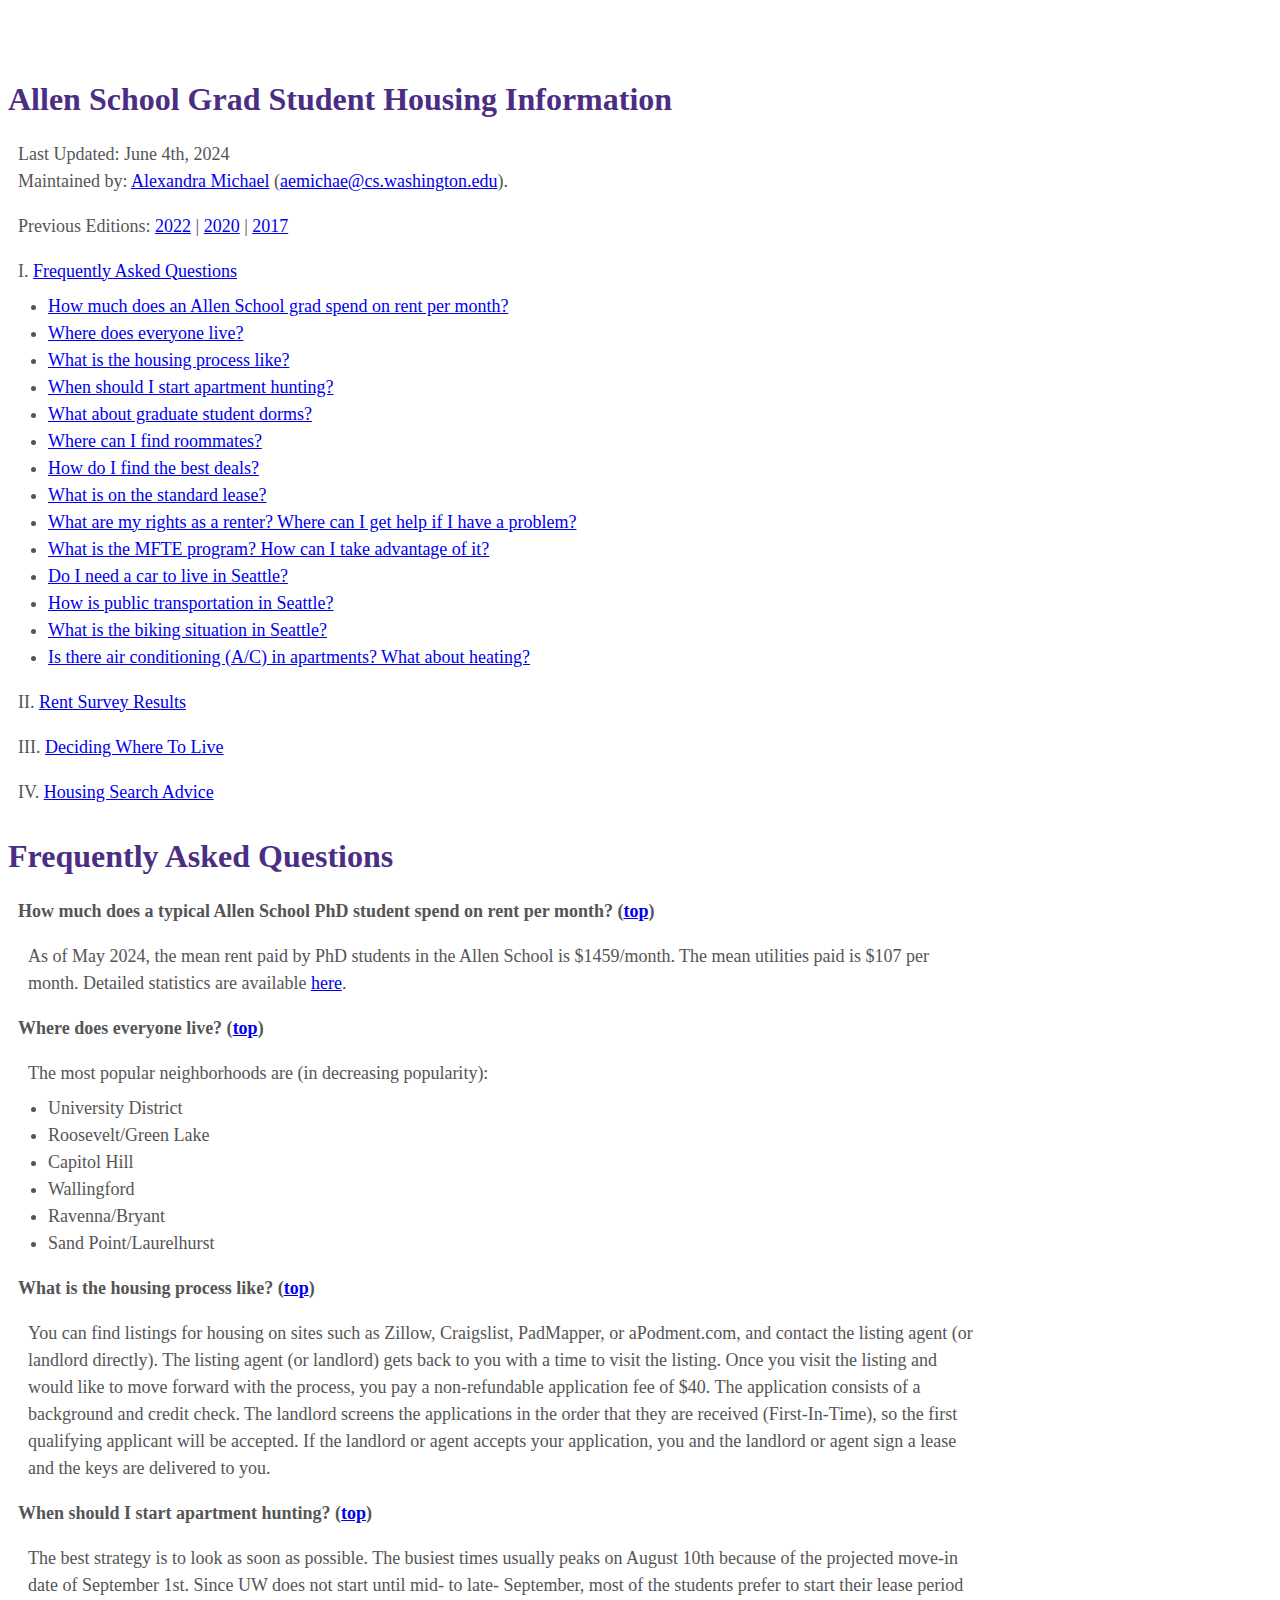
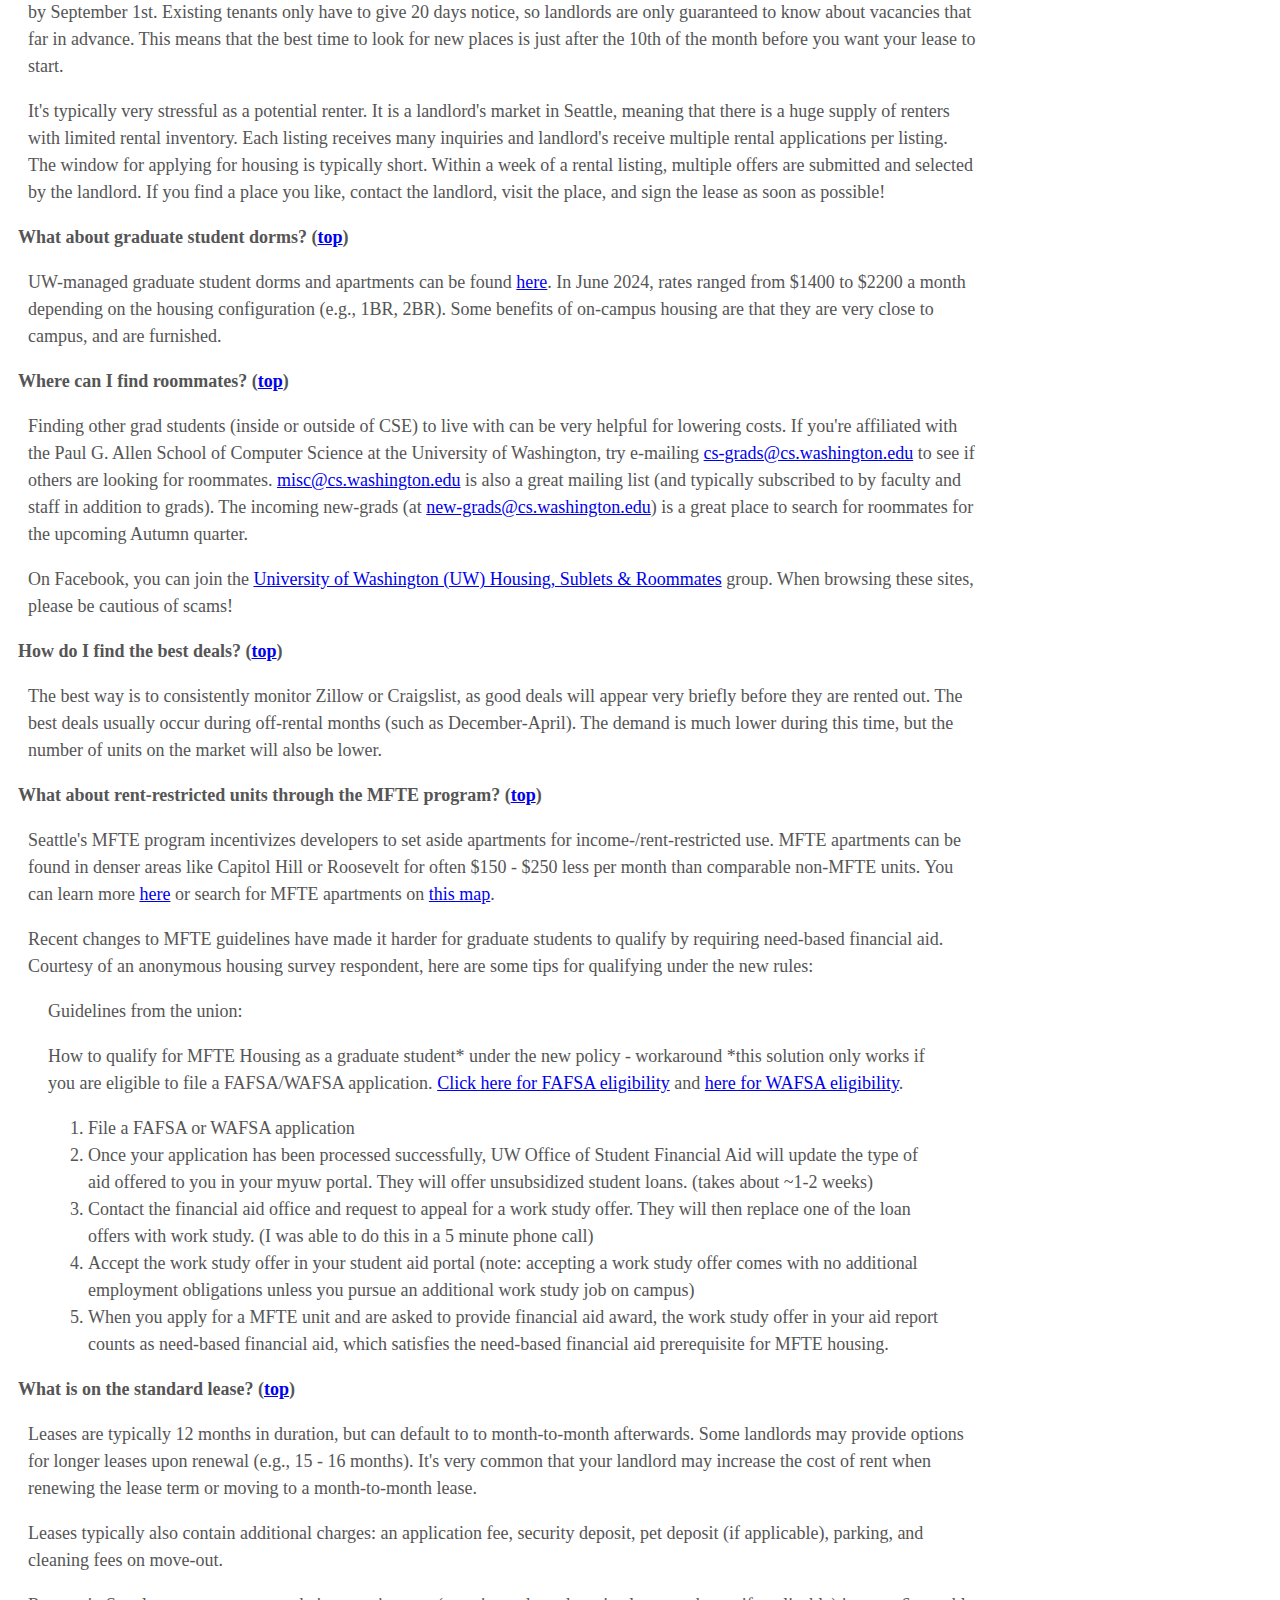
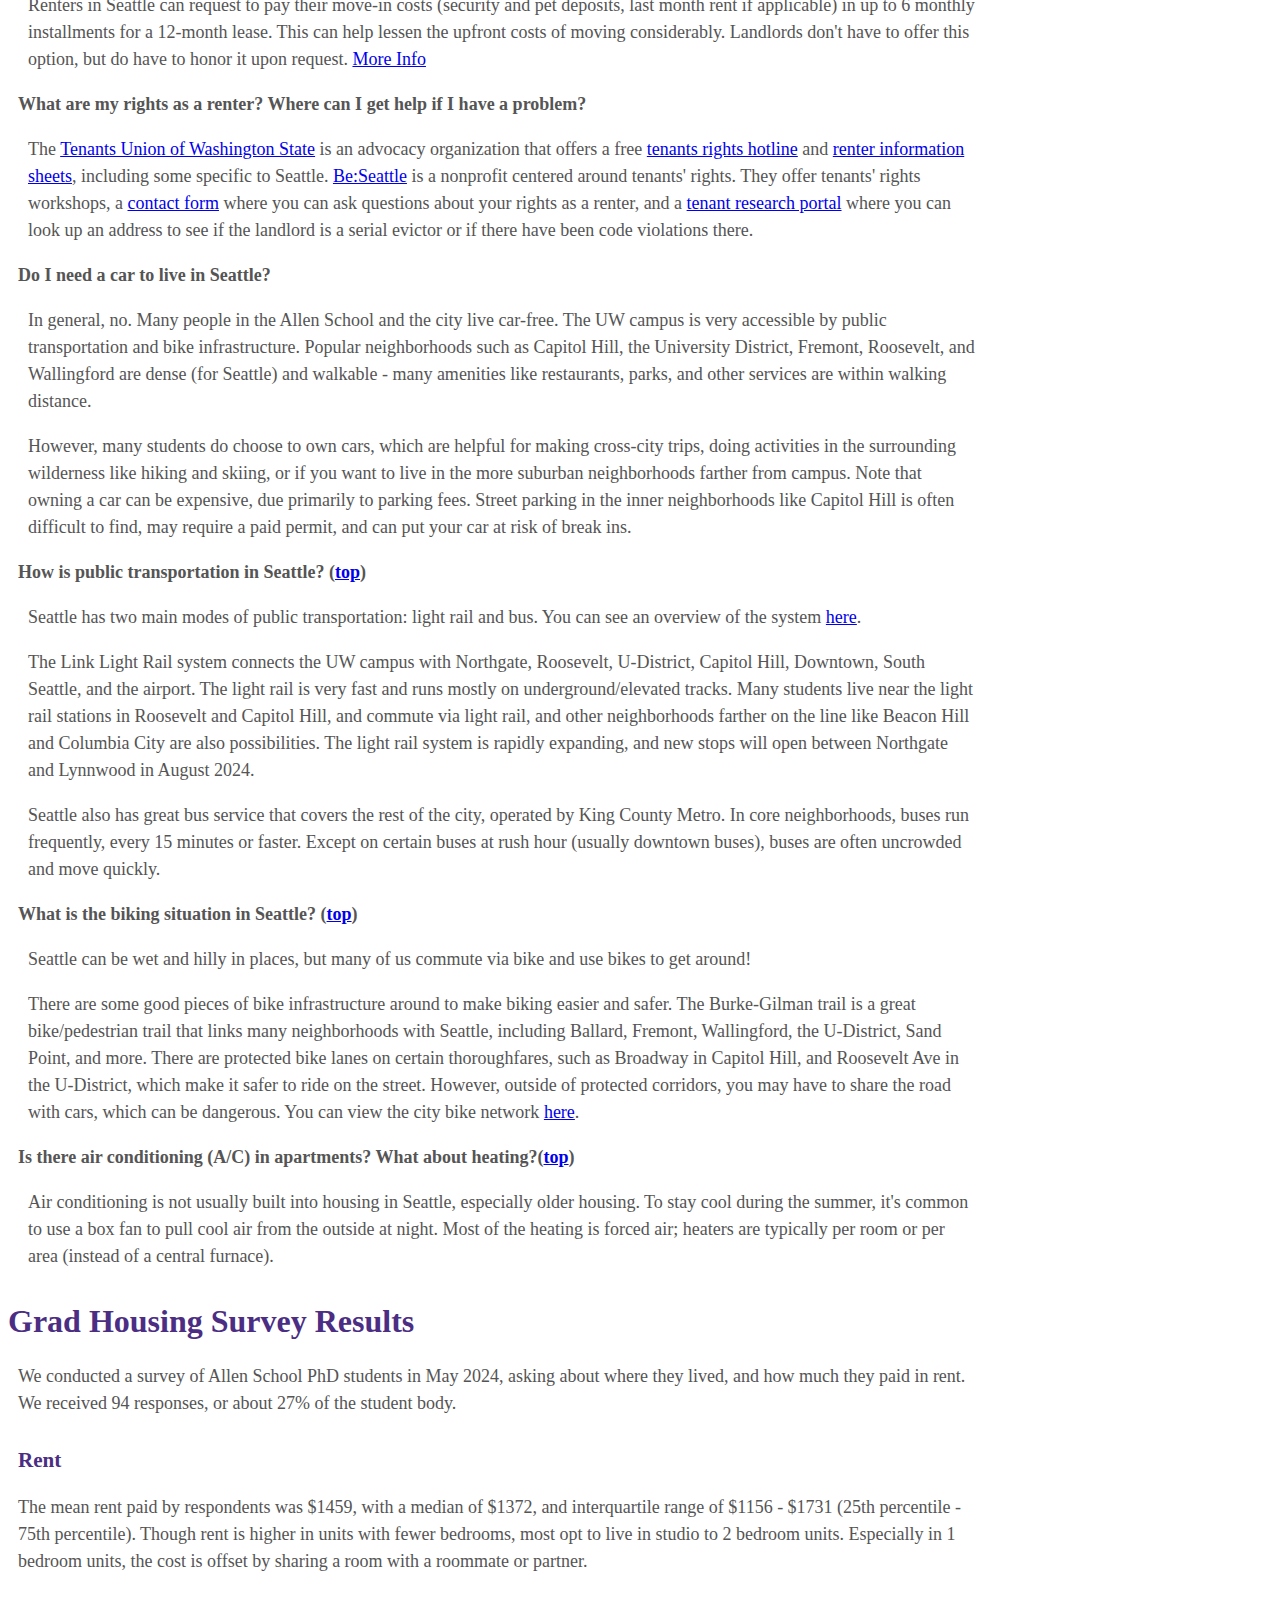
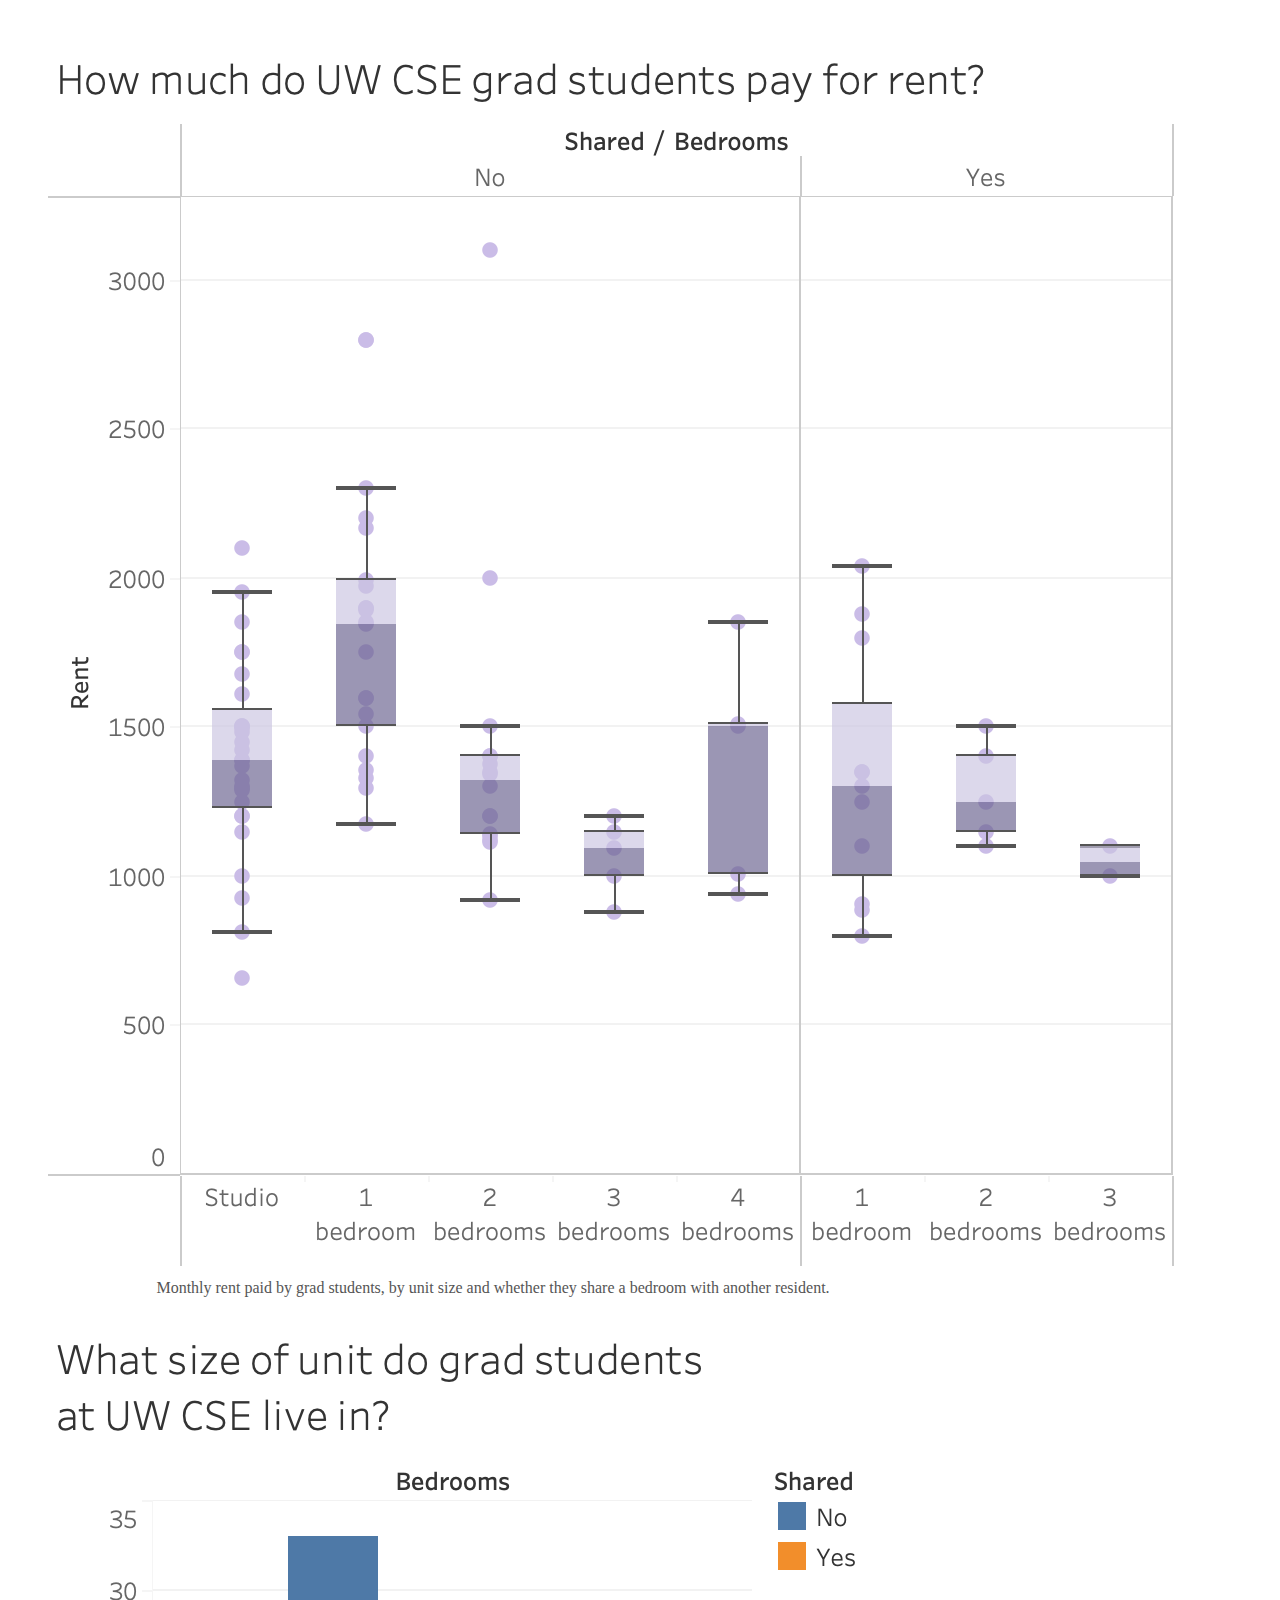
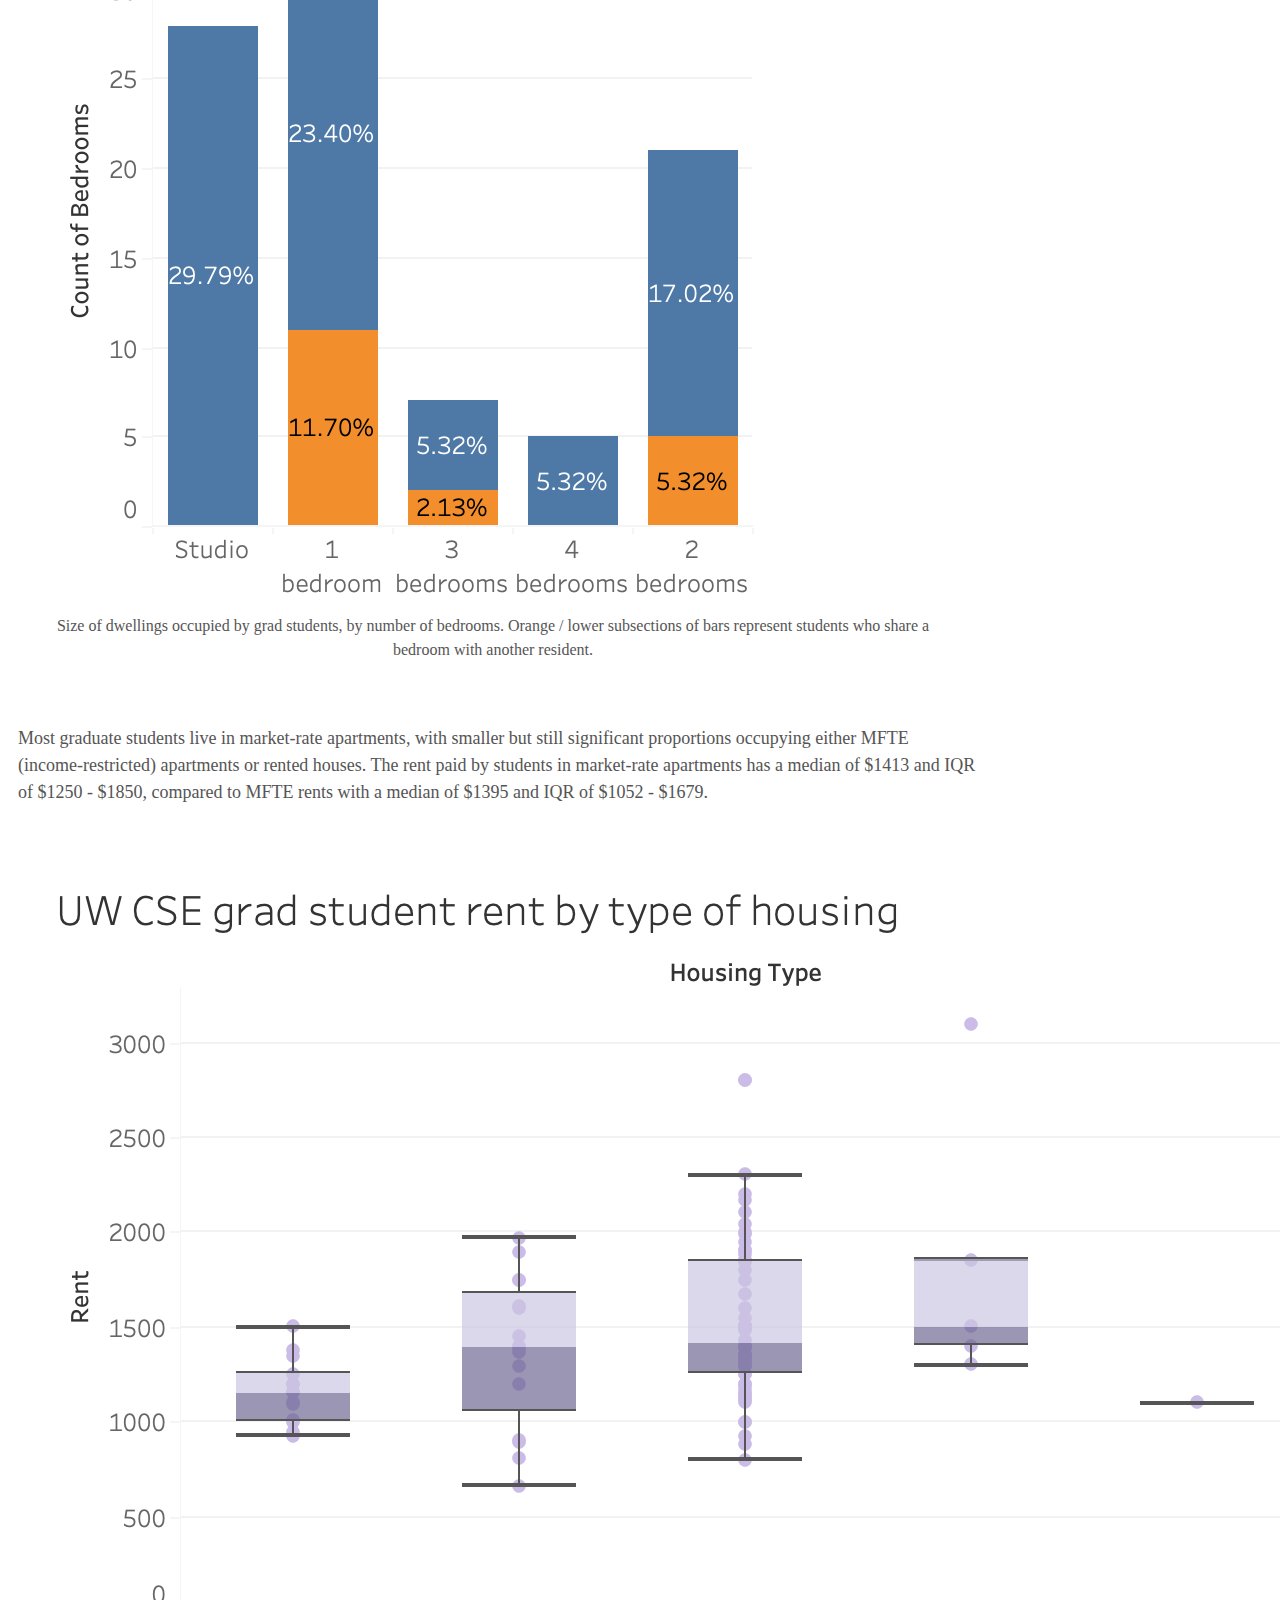
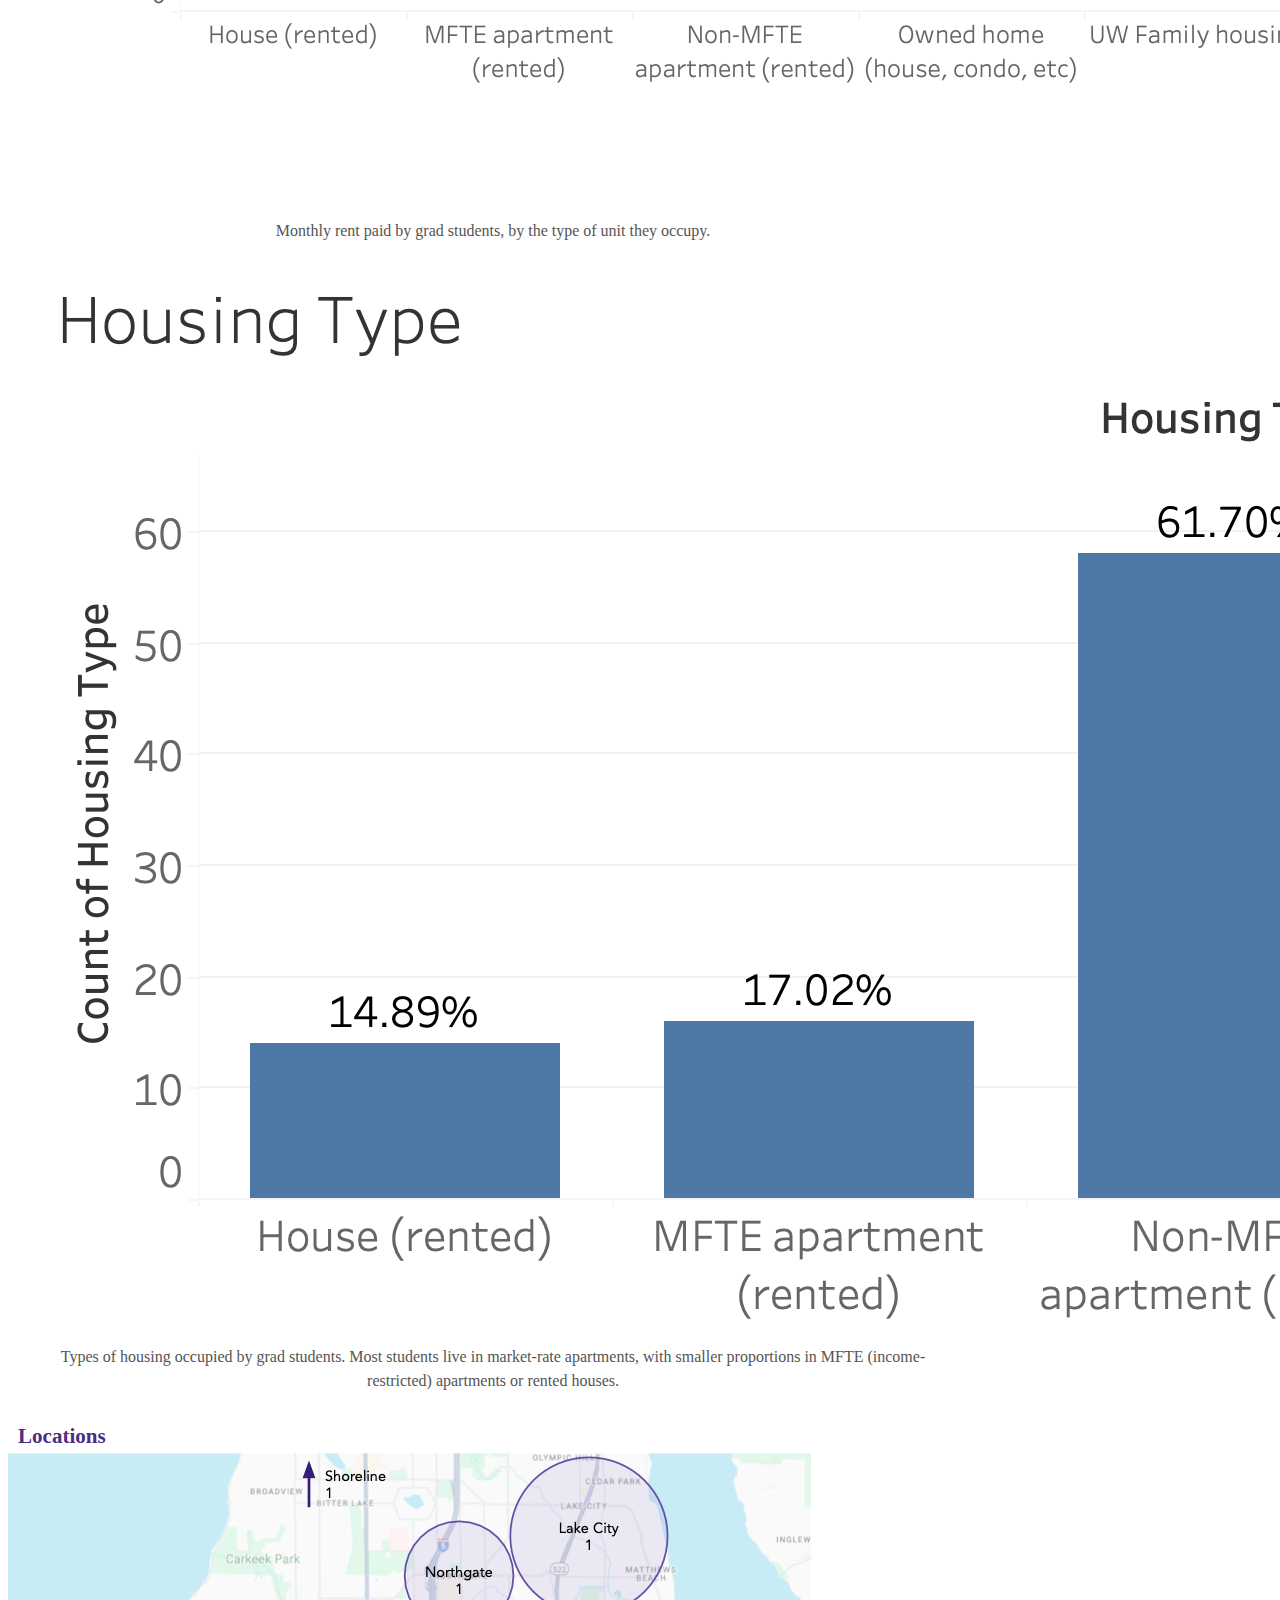
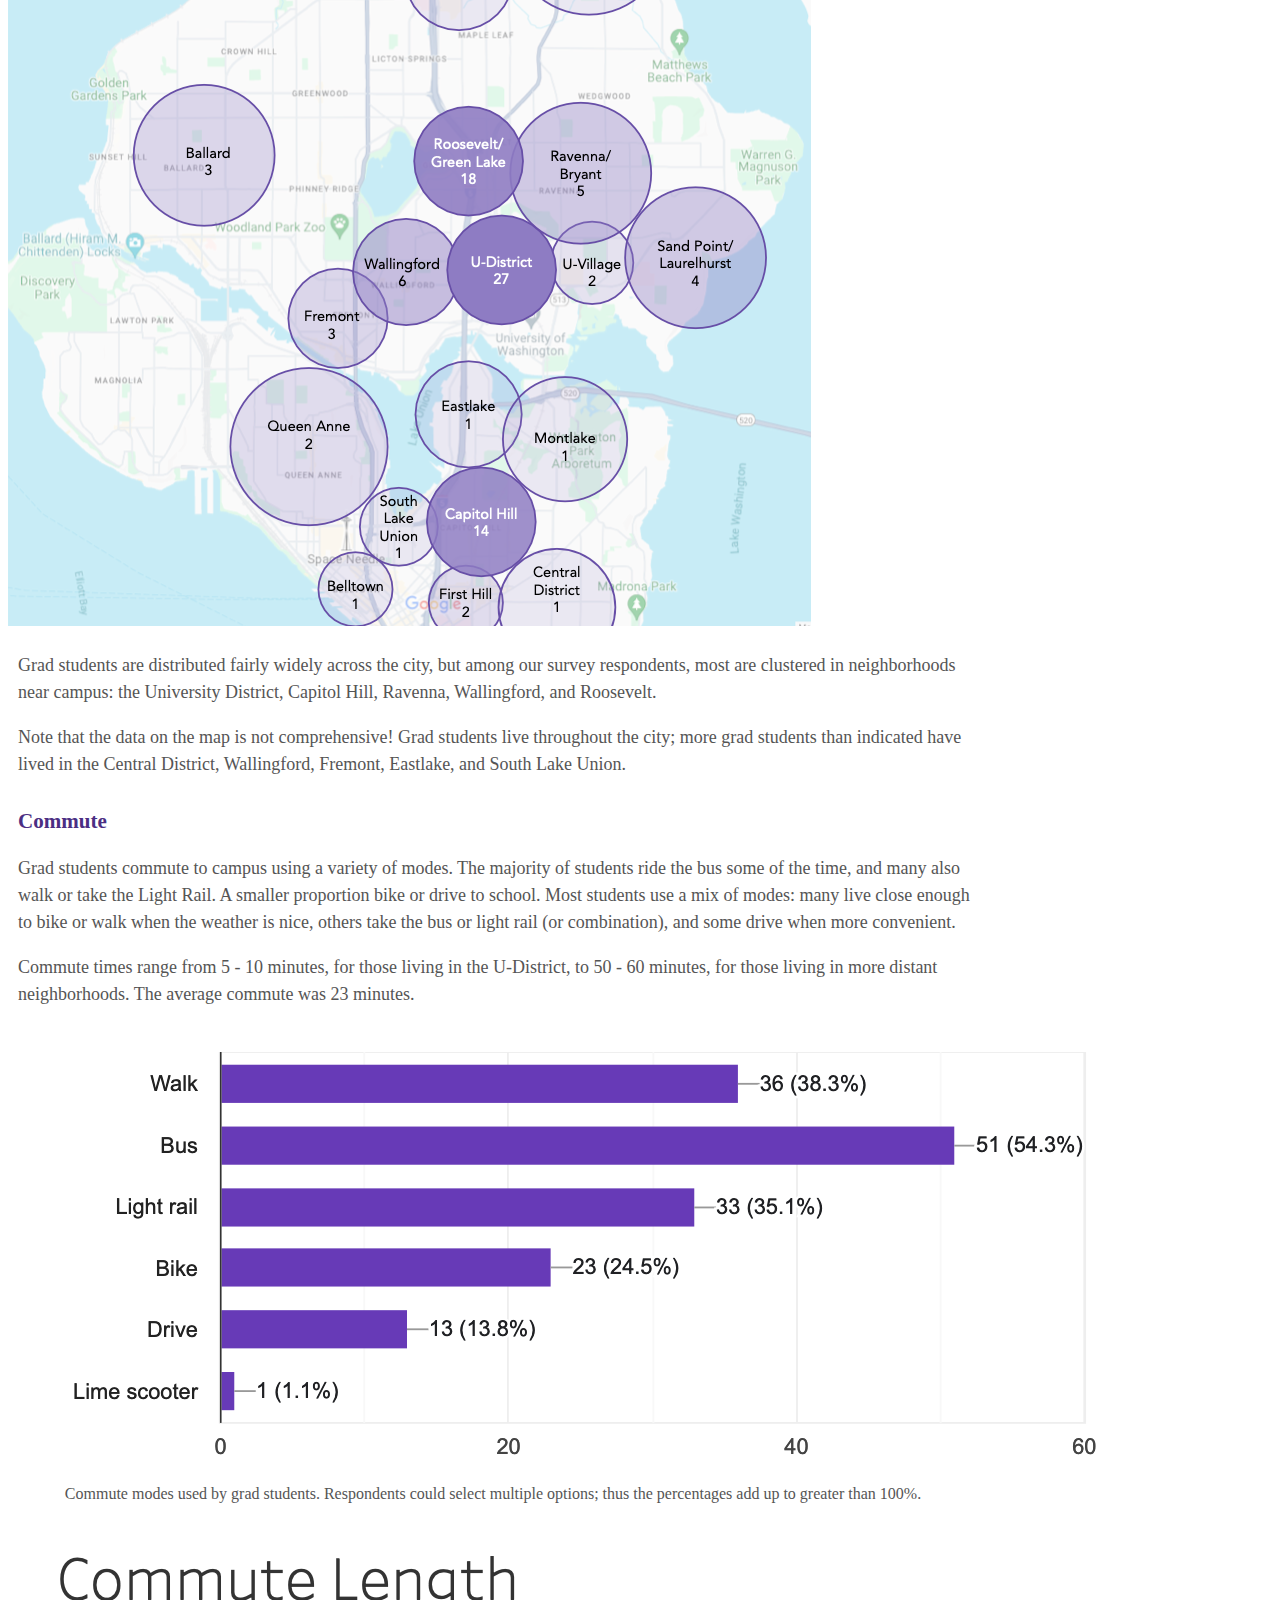
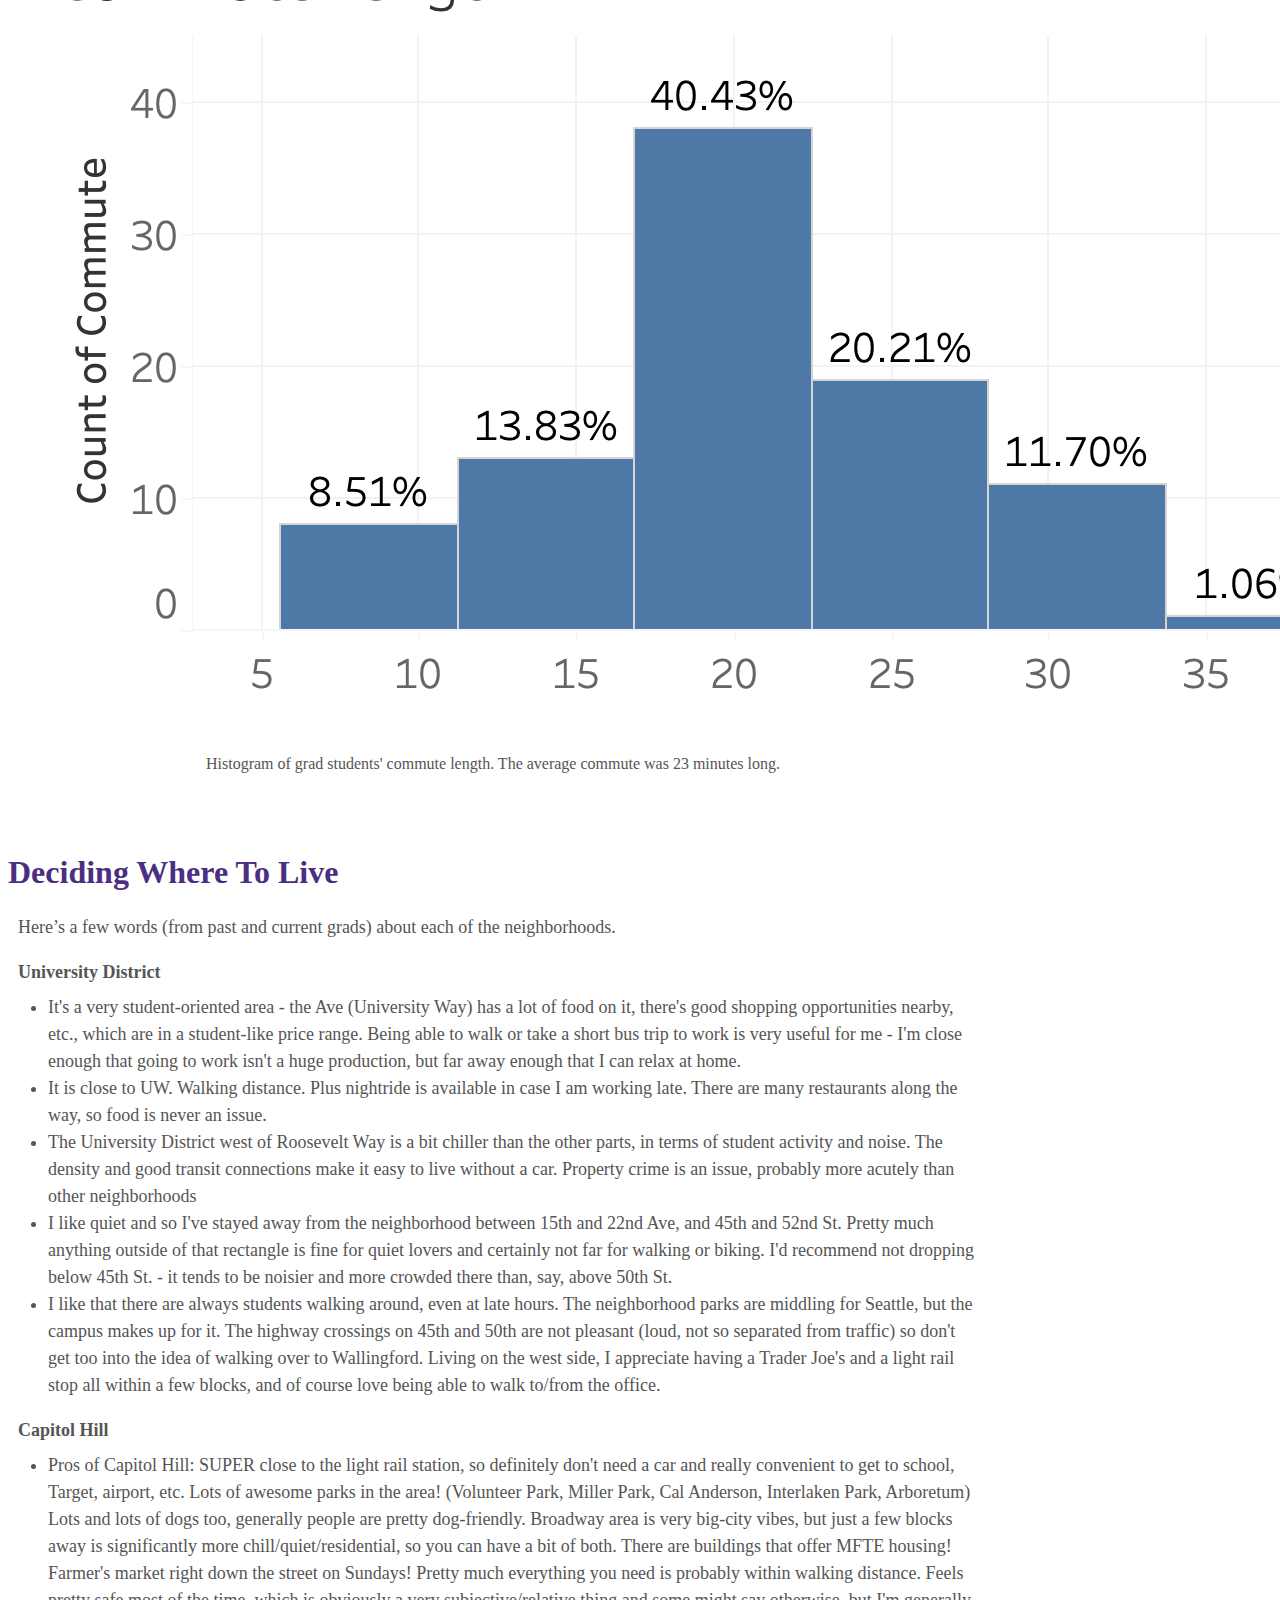
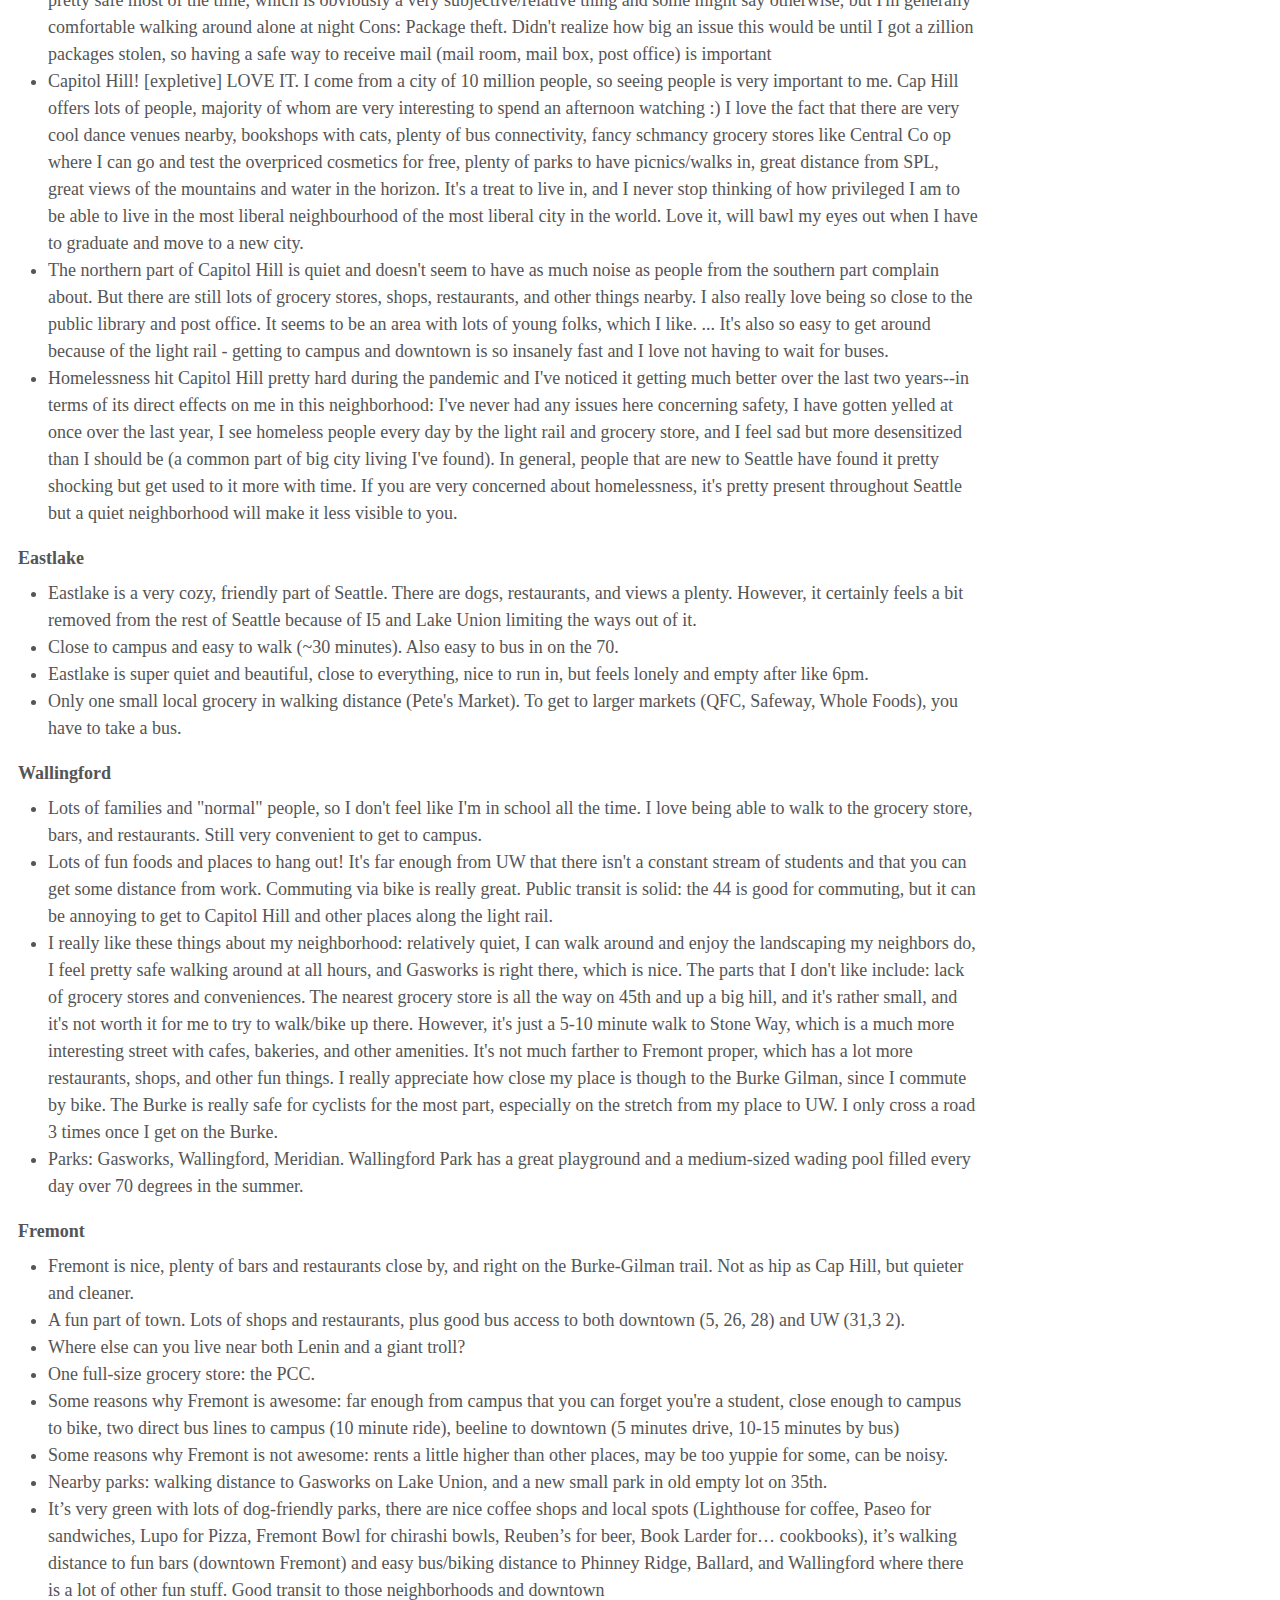
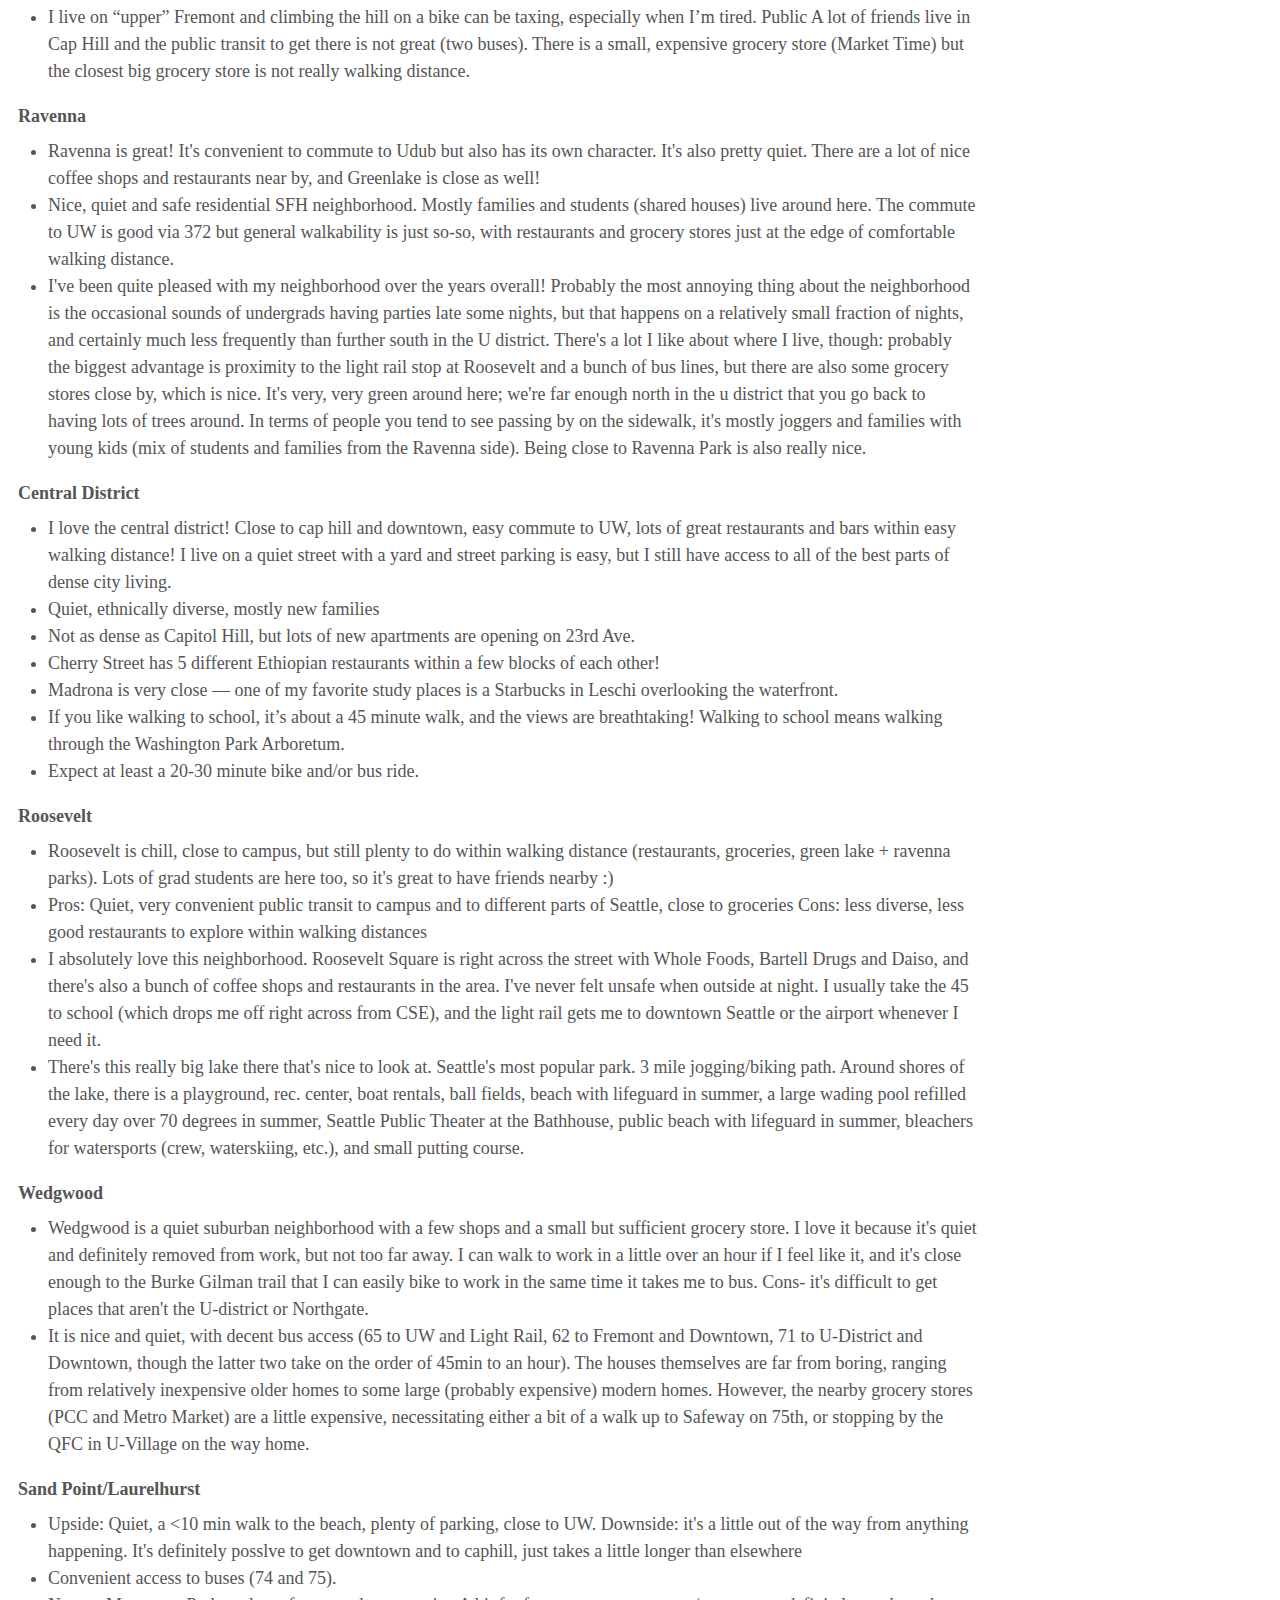
==== commit 9482c0b8: "2024 updates" ====
--- a/index.html
+++ b/index.html
@@ -33,15 +33,15 @@
         <div class="blog-post">
           <h2 class="blog-post-title">Allen School Grad Student Housing Information</h2>
 
-          <p class="text">Last Updated: March 15th, 2022<br />
-            Maintained by: <a href="http://homes.cs.washington.edu/~ericzeng/">Eric Zeng</a>
-            (<a href="mailto:ericzeng@cs.washington.edu">ericzeng@cs.washington.edu</a>).
+          <p class="text">Last Updated: June 4th, 2024<br />
+            Maintained by: <a href="https://aemichael.github.io">Alexandra Michael</a>
+            (<a href="mailto:aemichae@cs.washington.edu">aemichae@cs.washington.edu</a>).
           </p>
           <p class="text">
-            Previous Editions: <a href="2020.html">2020</a> | <a href="2017.html">2017</a>
+            Previous Editions: <a href="2022.html">2022</a> | <a href="2020.html">2020</a> | <a href="2017.html">2017</a>
           </p>
 
-            <!-- <p class="text">This page is publicly available on <a href="https://github.com/carlodelmundo/cse-housing">Github</a>. Contributions welcome.</p> -->
+            <!-- <p class="text">This page is publicly available on <a href="https://github.com/aemichael/cse-housing">Github</a>. Contributions welcome.</p> -->
             <p class="text" id="top">I. <a href="#faq">Frequently Asked Questions</a>
               <ul>
                 <li><a href="#q_1">How much does an Allen School grad spend on rent per month?</a></li>
@@ -53,10 +53,11 @@
                 <li><a href="#q_7">How do I find the best deals?</a></li>
                 <li><a href="#q_8">What is on the standard lease?</a></li>
                 <li><a href="#q_9">What are my rights as a renter? Where can I get help if I have a problem?</a></li>
-                <li><a href="#q_10">Do I need a car to live in Seattle?</a></li>
-                <li><a href="#q_11">How is public transportation in Seattle?</a></li>
-                <li><a href="#q_12">What is the biking situation in Seattle?</a></li>
-                <li><a href="#q_13">Is there air conditioning (A/C) in apartments? What about heating?</a></li>
+                <li><a href="#q_10">What is the MFTE program? How can I take advantage of it?</a></li>
+                <li><a href="#q_11">Do I need a car to live in Seattle?</a></li>
+                <li><a href="#q_12">How is public transportation in Seattle?</a></li>
+                <li><a href="#q_13">What is the biking situation in Seattle?</a></li>
+                <li><a href="#q_14">Is there air conditioning (A/C) in apartments? What about heating?</a></li>
               </ul>
             </p>
 
@@ -72,8 +73,8 @@
               How much does a typical Allen School PhD student spend on rent per month? (<a href="#top">top</a>)
             </p>
             <p class="faq_answer">
-              As of March 2022, the mean rent paid by PhD students in the Allen
-              School is $1238/month. The mean utilities paid is $107 per month.
+              As of May 2024, the mean rent paid by PhD students in the Allen
+              School is $1459/month. The mean utilities paid is $107 per month.
               Detailed statistics are available
               <a href="#rent_survey_results">here</a>.
             </p>
@@ -83,12 +84,12 @@
             <p class="faq_answer">The most popular neighborhoods are (in decreasing popularity):
 
               <ul>
+                <li>University District</li>
+                <li>Roosevelt/Green Lake</li>
                 <li>Capitol Hill</li>
-                <li>University District</li>
-                <li>Roosevelt</li>
-                <li>Ravenna</li>
                 <li>Wallingford</li>
-                <li>Northgate</li>
+                <li>Ravenna/Bryant</li>
+                <li>Sand Point/Laurelhurst</li>
               </ul>
 
               <p class="faq_question" id="q_3">What is the housing process like? (<a href="#top">top</a>) </p>
@@ -101,7 +102,7 @@
                 the process, you pay a non-refundable application fee of $40.
                 The application consists of a background and credit check.
                 The landlord screens the applications in the order that they
-                are received (First-In-Time), so the first qualify applicant
+                are received (First-In-Time), so the first qualifying applicant
                 will be accepted.
                 If the landlord or agent accepts your application,
                 you and the landlord or agent sign a lease and the keys are
@@ -138,7 +139,7 @@
               <p class="faq_answer">
                 UW-managed graduate student dorms and apartments can be found
                 <a href="https://hfs.uw.edu/Live/Graduate-Student-Apartments">here</a>.
-                Historically, rates range from $1300 to $2000 a month depending
+                In June 2024, rates ranged from $1400 to $2200 a month depending
                 on the housing configuration (e.g., 1BR, 2BR). Some benefits
                 of on-campus housing are that they are very close to campus,
                 and are furnished.
@@ -174,15 +175,50 @@
                 as good deals will appear very briefly before they are rented out.
                 The best deals usually occur during off-rental months
                 (such as December-April). The demand is much lower during this
-                time, but the number of units on the market will also be less.
-              </p>
-
-              <p class="faq_question" id="q_8">What is on the standard lease? (<a href="#top">top</a>) </p>
+                time, but the number of units on the market will also be lower.
+              </p>
+
+              <p class="faq_question" id="q_8">
+                What about rent-restricted units through the MFTE program? (<a href="#top">top</a>) </p>
+              <p class="faq_answer">
+                Seattle's MFTE program incentivizes developers to set aside apartments
+                for income-/rent-restricted use. MFTE apartments can be found in denser
+                areas like Capitol Hill or Roosevelt for often $150 - $250
+                less per month than comparable non-MFTE units. You can learn more
+                <a href="https://www.seattle.gov/housing/housing-developers/multifamily-tax-exemption">here</a>
+                or search for MFTE apartments on
+                <a href="https://mfte-seattle.com/all-buildings">this map</a>.
+              </p>
+              <p class="faq_answer">
+                Recent changes to MFTE guidelines have made it harder for graduate students
+                to qualify by requiring need-based financial aid. Courtesy of an anonymous
+                housing survey respondent, here are some tips for qualifying under the new rules:
+              </p>
+              <blockquote>
+                <p>Guidelines from the union:</p>
+                <p>
+                  How to qualify for MFTE Housing as a graduate student* under the new policy - workaround
+                *this solution only works if you are eligible to file a FAFSA/WAFSA application.
+                  <a href="https://studentaid.gov/understand-aid/eligibility">Click here for FAFSA eligibility</a>
+                  and <a href="https://wsac.wa.gov/WASFAelig">here for WAFSA eligibility</a>.
+                </p>
+
+                <ol>
+                  <li>File a FAFSA or WAFSA application</li>
+                  <li>Once your application has been processed successfully, UW Office of Student Financial Aid will update the type of aid offered to you in your myuw portal. They will offer unsubsidized student loans. (takes about ~1-2 weeks)</li>
+                  <li>Contact the financial aid office and request to appeal for a work study offer. They will then replace one of the loan offers with work study. (I was able to do this in a 5 minute phone call)</li>
+                  <li>Accept the work study offer in your student aid portal (note: accepting a work study offer comes with no additional employment obligations unless you pursue an additional work study job on campus)</li>
+                  <li>When you apply for a MFTE unit and are asked to provide financial aid award, the work study offer in your aid report counts as need-based financial aid, which satisfies the need-based financial aid prerequisite for MFTE housing.</li>
+                </ol>
+              </blockquote>
+
+              <p class="faq_question" id="q_9">What is on the standard lease? (<a href="#top">top</a>) </p>
               <p class="faq_answer">
                 Leases are typically 12 months in duration, but can default to
-                to month-to-month afterwards. It's very common that your
-                landlord may increase the cost of rent when renewing the lease
-                term or moving to a month-to-month lease.
+                to month-to-month afterwards. Some landlords may provide options for
+                longer leases upon renewal (e.g., 15 - 16 months).
+                It's very common that your landlord may increase the cost of rent
+                when renewing the lease term or moving to a month-to-month lease.
               </p>
               <p class="faq_answer">
                 Leases typically also contain additional charges: an application
@@ -198,12 +234,12 @@
                 <a href="https://tenantsunion.org/rights/deposit-questions">More Info</a>
               </p>
 
-              <p class="faq_question" id="q_9">What are my rights as a renter? Where can I get help if I have a problem?</p>
+              <p class="faq_question" id="q_10">What are my rights as a renter? Where can I get help if I have a problem?</p>
               <p class="faq_answer">
                 The <a href="https://tenantsunion.org/">Tenants Union of Washington State</a> is an advocacy organization that offers a free <a href="https://tenantsunion.org/counseling">tenants rights hotline</a> and <a href="https://tenantsunion.org/rights">renter information sheets</a>, including some specific to Seattle. <a href="http://tenantrights206.com/">Be:Seattle</a> is a nonprofit centered around tenants' rights. They offer tenants' rights workshops, a <a href="http://tenantrights206.com/contact/">contact form</a> where you can ask questions about your rights as a renter, and a <a href="http://tenantrights206.com/tenant-research-portal/">tenant research portal</a> where you can look up an address to see if the landlord is a serial evictor or if there have been code violations there.
               </p>
 
-              <p class="faq_question" id="q_10">Do I need a car to live in Seattle?</p>
+              <p class="faq_question" id="q_11">Do I need a car to live in Seattle?</p>
               <p class="faq_answer">
                 In general, no. Many people in the Allen School and the city live
                 car-free. The UW campus is very accessible by public
@@ -218,11 +254,13 @@
                 for making cross-city trips, doing activities in the surrounding
                 wilderness like hiking and skiing, or if you want to live in the
                 more suburban neighborhoods farther from campus. Note
-                that street parking in the inner neighborhoods like Capitol Hill
-                is often difficult to find, and may require a paid permit.
-              </p>
-
-              <p class="faq_question" id="q_11">
+                that owning a car can be expensive, due primarily to parking fees.
+                Street parking in the inner neighborhoods like Capitol Hill
+                is often difficult to find, may require a paid permit, and can put
+                your car at risk of break ins.
+              </p>
+
+              <p class="faq_question" id="q_12">
                 How is public transportation in Seattle? (<a href="#top">top</a>)
               </p>
               <p class="faq_answer">
@@ -239,9 +277,8 @@
                 Roosevelt and Capitol Hill, and commute via light
                 rail, and other neighborhoods farther on the line like Beacon
                 Hill and Columbia
-                City are also possibilities. The light rail system is rapidly
-                expanding, and new stops will open in the Central District
-                and the Eastside in 2023.
+                City are also possibilities. The light rail system is rapidly expanding,
+                and new stops will open between Northgate and Lynnwood in August 2024.
               </p>
               <p class="faq_answer">
                 Seattle also has great bus service that covers the rest of the city,
@@ -251,7 +288,7 @@
                 and move quickly.
               </p>
 
-              <p class="faq_question" id="q_12">What is the biking situation in Seattle? (<a href="#top">top</a>) </p>
+              <p class="faq_question" id="q_13">What is the biking situation in Seattle? (<a href="#top">top</a>) </p>
               <p class="faq_answer">
                 Seattle can be wet and hilly in places, but many of us commute
                 via bike and use bikes to get around!
@@ -272,7 +309,7 @@
               </p>
 
 
-              <p class="faq_question" id="q_13">Is there air conditioning (A/C) in apartments? What about heating?(<a href="#top">top</a>)</p>
+              <p class="faq_question" id="q_14">Is there air conditioning (A/C) in apartments? What about heating?(<a href="#top">top</a>)</p>
               <p class="faq_answer">
                 Air conditioning is not usually built into housing in Seattle,
                 especially older housing. To stay cool during the summer, it's
@@ -284,17 +321,17 @@
               <h2 class="blog-post-title" id="rent_survey_results">Grad Housing Survey Results</h2>
 
               <p class="text">
-                We conducted a survey of Allen School PhD students in January
-                2022, asking about where they lived, and how much they paid
-                in rent. We received 97 responses, or about 30% of the student
+                We conducted a survey of Allen School PhD students in May
+                2024, asking about where they lived, and how much they paid
+                in rent. We received 94 responses, or about 27% of the student
                 body.
               </p>
 
               <h3>Rent</h3>
               <p class="text">
-                The mean rent paid by respondents was $1238, with a median of
-                $1200, and interquartile range of $1000-$1460
-                (25th percentile-75th percentile).
+                The mean rent paid by respondents was $1459, with a median of
+                $1372, and interquartile range of $1156 - $1731
+                (25th percentile - 75th percentile).
                 Though rent is higher in units with fewer bedrooms, most opt to
                 live in studio to 2 bedroom units. Especially in 1 bedroom units,
                 the cost is offset by sharing a room with a roommate or partner.
@@ -304,8 +341,8 @@
               <div id="figures">
                 <figure>
                   <center>
-                    <a href="images/2022-rent.png" target="_blank">
-                      <img src="images/2022-rent.png">
+                    <a href="images/2024-rent.png" target="_blank">
+                      <img src="images/2024-rent.png">
                     </a>
                   </center>
                   <figcaption>
@@ -319,8 +356,8 @@
 
                 <figure>
                   <center>
-                    <a href="images/2022-rooms.png" target="_blank">
-                      <img src="images/2022-rooms.png">
+                    <a href="images/2024-rooms.png" target="_blank">
+                      <img src="images/2024-rooms.png">
                     </a>
                   </center>
                   <figcaption>
@@ -334,9 +371,52 @@
                 </figure>
               </div>
 
+              <br />
+              <p class="text">
+                Most graduate students live in market-rate apartments, with smaller
+                but still significant proportions occupying either MFTE
+                (income-restricted) apartments or rented houses. The rent paid by
+                students in market-rate apartments has a median of $1413 and
+                IQR of $1250 - $1850, compared to MFTE rents with a median of $1395
+                and IQR of $1052 - $1679.
+              </p>
+              <br />
+
+              <div id="figures">
+                <figure>
+                  <center>
+                    <a href="images/2024-rent-by-housing-type.png" target="_blank">
+                      <img src="images/2024-rent-by-housing-type.png">
+                    </a>
+                  </center>
+                  <figcaption>
+                    <center>
+                      Monthly rent paid by grad students,
+                      by the type of unit they occupy.
+                    </center>
+                  </figcaption>
+                </figure>
+
+                <figure>
+                  <center>
+                    <a href="images/2024-housing-type.png" target="_blank">
+                      <img src="images/2024-housing-type.png">
+                    </a>
+                  </center>
+                  <figcaption>
+                    <center>
+                      Types of housing occupied by grad students. Most students
+                      live in market-rate apartments, with smaller proportions in
+                      MFTE (income-restricted) apartments or rented houses.
+                    </center>
+                  </figcaption>
+                </figure>
+              </div>
+
+
               <h3>Locations</h3>
-              <a href="images/2022-neighborhoods.svg" target="_blank">
-                <img src="images/2022-neighborhoods.svg" id="neighborhoods">
+              <a href="images/2024-neighborhoods.png" target="_blank">
+                <img src="images/2024-neighborhoods.png" id="neighborhoods">
               </a>
               <p class="text">
                 Grad students are distributed fairly widely across the city,
@@ -362,16 +442,16 @@
                 more convenient.
               </p>
               <p class="text">
-                Commute times range from 5 minutes, for those living in the
-                U-District, to 45 minutes, for those living in more distant
-                neighborhoods. The average commute was 22 minutes.
+                Commute times range from 5 - 10 minutes, for those living in the
+                U-District, to 50 - 60 minutes, for those living in more distant
+                neighborhoods. The average commute was 23 minutes.
               </p>
 
               <div id="figures">
                 <figure>
                   <center>
-                    <a href="images/2022-commute-modes.png" target="_blank">
-                     <img src="images/2022-commute-modes.png" id="commute-modes">
+                    <a href="images/2024-commute-mode.png" target="_blank">
+                     <img src="images/2024-commute-mode.png" id="commute-modes">
                     </a>
                   </center>
                   <figcaption>
@@ -385,14 +465,14 @@
 
                 <figure>
                   <center>
-                    <a href="images/2022-commute-length.png" target="_blank">
-                      <img src="images/2022-commute-length.png" id="commute-length">
+                    <a href="images/2024-commute-length.png" target="_blank">
+                      <img src="images/2024-commute-length.png" id="commute-length">
                     </a>
                   </center>
                   <figcaption>
                     <center>
                       Histogram of grad students' commute length. The average
-                      commute was 22 minutes long.
+                      commute was 23 minutes long.
                     </center>
                   </figcaption>
                 </figure>
@@ -410,6 +490,7 @@
                 <li>It is close to UW. Walking distance. Plus nightride is available in case I am working late. There are many restaurants along the way, so food is never an issue. </li>
                 <li>The University District west of Roosevelt Way is a bit chiller than the other parts, in terms of student activity and noise. The density and good transit connections make it easy to live without a car. Property crime is an issue, probably more acutely than other neighborhoods</li>
                 <li>I like quiet and so I've stayed away from the neighborhood between 15th and 22nd Ave, and 45th and 52nd St. Pretty much anything outside of that rectangle is fine for quiet lovers and certainly not far for walking or biking. I'd recommend not dropping below 45th St. - it tends to be noisier and more crowded there than, say, above 50th St.</li>
+                <li>I like that there are always students walking around, even at late hours. The neighborhood parks are middling for Seattle, but the campus makes up for it. The highway crossings on 45th and 50th are not pleasant (loud, not so separated from traffic) so don't get too into the idea of walking over to Wallingford. Living on the west side, I appreciate having a Trader Joe's and a light rail stop all within a few blocks, and of course love being able to walk to/from the office.</li>
               </ul>
 
               <p class="text"><b>Capitol Hill</b></p>
@@ -417,7 +498,7 @@
                 <li>Pros of Capitol Hill: SUPER close to the light rail station, so definitely don't need a car and really convenient to get to school, Target, airport, etc. Lots of awesome parks in the area! (Volunteer Park, Miller Park, Cal Anderson, Interlaken Park, Arboretum) Lots and lots of dogs too, generally people are pretty dog-friendly. Broadway area is very big-city vibes, but just a few blocks away is significantly more chill/quiet/residential, so you can have a bit of both. There are buildings that offer MFTE housing! Farmer's market right down the street on Sundays! Pretty much everything you need is probably within walking distance. Feels pretty safe most of the time, which is obviously a very subjective/relative thing and some might say otherwise, but I'm generally comfortable walking around alone at night Cons: Package theft. Didn't realize how big an issue this would be until I got a zillion packages stolen, so having a safe way to receive mail (mail room, mail box, post office) is important</li>
                 <li>Capitol Hill! [expletive] LOVE IT. I come from a city of 10 million people, so seeing people is very important to me. Cap Hill offers lots of people, majority of whom are very interesting to spend an afternoon watching :) I love the fact that there are very cool dance venues nearby, bookshops with cats, plenty of bus connectivity, fancy schmancy grocery stores like Central Co op where I can go and test the overpriced cosmetics for free, plenty of parks to have picnics/walks in, great distance from SPL, great views of the mountains and water in the horizon. It's a treat to live in, and I never stop thinking of how privileged I am to be able to live in the most liberal neighbourhood of the most liberal city in the world. Love it, will bawl my eyes out when I have to graduate and move to a new city.</li>
                 <li>The northern part of Capitol Hill is quiet and doesn't seem to have as much noise as people from the southern part complain about. But there are still lots of grocery stores, shops, restaurants, and other things nearby. I also really love being so close to the public library and post office. It seems to be an area with lots of young folks, which I like. ... It's also so easy to get around because of the light rail - getting to campus and downtown is so insanely fast and I love not having to wait for buses.</li>
-                <li>I live in the busy area of Capitol Hill, which I love because I love the big city feel (people on the street at 11pm included). Even though I'm a bit of an introvert, it's so convenient to have all the restaurants, bars, and shops a few minutes walk from my door. I'm close to the light rail, which makes going to 90% of places I want to go super quick. My location also makes not having a car quite manageable: I occasionally rent Zipcars or ask a friend for a ride, but I prefer not having the expense of a car, and not worrying about parking. </li>
+                <li>Homelessness hit Capitol Hill pretty hard during the pandemic and I've noticed it getting much better over the last two years--in terms of its direct effects on me in this neighborhood: I've never had any issues here concerning safety, I have gotten yelled at once over the last year, I see homeless people every day by the light rail and grocery store, and I feel sad but more desensitized than I should be (a common part of big city living I've found). In general, people that are new to Seattle have found it pretty shocking but get used to it more with time. If you are very concerned about homelessness, it's pretty present throughout Seattle but a quiet neighborhood will make it less visible to you.</li>
               </ul>
 
               <p class="text"><b>Eastlake</b></p>
@@ -445,6 +526,8 @@
                 <li>Some reasons why Fremont is awesome: far enough from campus that you can forget you're a student, close enough to campus to bike, two direct bus lines to campus (10 minute ride), beeline to downtown (5 minutes drive, 10-15 minutes by bus)</li>
                 <li>Some reasons why Fremont is not awesome: rents a little higher than other places, may be too yuppie for some, can be noisy.</li>
                 <li>Nearby parks: walking distance to Gasworks on Lake Union, and a new small park in old empty lot on 35th.</li>
+                <li>It’s very green with lots of dog-friendly parks, there are nice coffee shops and local spots (Lighthouse for coffee, Paseo for sandwiches, Lupo for Pizza, Fremont Bowl for chirashi bowls, Reuben’s for beer, Book Larder for… cookbooks), it’s walking distance to fun bars (downtown Fremont) and easy bus/biking distance to Phinney Ridge, Ballard, and Wallingford where there is a lot of other fun stuff. Good transit to those neighborhoods and downtown</li>
+                <li>I live on “upper” Fremont and climbing the hill on a bike can be taxing, especially when I’m tired. Public A lot of friends live in Cap Hill and the public transit to get there is not great (two buses). There is a small, expensive grocery store (Market Time) but the closest big grocery store is not really walking distance.</li>
               </ul>
               <p class="text"><b>Ravenna</b></p>
               <ul>
@@ -455,6 +538,7 @@
 
               <p class="text"><b>Central District</b></p>
               <ul>
+                <li>I love the central district! Close to cap hill and downtown, easy commute to UW, lots of great restaurants and bars within easy walking distance! I live on a quiet street with a yard and street parking is easy, but I still have access to all of the best parts of dense city living.</li>
                 <li>Quiet, ethnically diverse, mostly new families</li>
                 <li>Not as dense as Capitol Hill, but lots of new apartments are opening on 23rd Ave.</li>
                 <li>Cherry Street has 5 different Ethiopian restaurants within a few blocks of each other!</li>
@@ -464,12 +548,12 @@
               </ul>
               <p class="text"><b>Roosevelt</b></p>
               <ul>
-                <li>Roosevelt is great with the new light rail station. It's a short walk to Green Lake and Ravenna Park, and there are nice restaurants and bars nearby. I like it because it's really easy to get to campus and to visit friends living in Cap Hill. It's growing quickly but it's not too hard to find street parking (depending on where you live). I like it a lot. </li>
+                <li>Roosevelt is chill, close to campus, but still plenty to do within walking distance (restaurants, groceries, green lake + ravenna parks). Lots of grad students are here too, so it's great to have friends nearby :)</li>
                 <li>Pros: Quiet, very convenient public transit to campus and to different parts of Seattle, close to groceries
                   Cons: less diverse, less good restaurants to explore within walking distances</li>
                 <li>I absolutely love this neighborhood. Roosevelt Square is right across the street with Whole Foods, Bartell Drugs and Daiso, and there's also a bunch of coffee shops and restaurants in the area. I've never felt unsafe when outside at night. I usually take the 45 to school (which drops me off right across from CSE), and the light rail gets me to downtown Seattle or the airport whenever I need it.</li>
                 <li>There's this really big lake there that's nice to look at. Seattle's most popular park. 3 mile jogging/biking path. Around shores of the lake, there is a playground, rec. center, boat rentals, ball fields, beach with lifeguard in summer, a large wading pool refilled every day over 70 degrees in summer, Seattle Public Theater at the Bathhouse, public beach with lifeguard in summer, bleachers for watersports (crew, waterskiing, etc.), and small putting course.</li>
-              </ul>
+                </ul>
               <p class="text"><b>Wedgwood</b></p>
               <ul>
                 <li>Wedgwood is a quiet suburban neighborhood with a few shops and a small but sufficient grocery store. I love it because it's quiet and definitely removed from work, but not too far away. I can walk to work in a little over an hour if I feel like it, and it's close enough to the Burke Gilman trail that I can easily bike to work in the same time it takes me to bus. Cons- it's difficult to get places that aren't the U-district or Northgate.</li>
@@ -483,6 +567,7 @@
                 <li>Convenient access to buses (74 and 75).</li>
                 <li>Next to Magnuson Park, so lots of trees and pretty quiet. A bit far from any grocery stores/restaurants, definitely need to take a bus </li>
                 <li>Bus service isn't too great into Laurelhurst but it's a very nice house and quiet area. Still close enough to UW, U Village for groceries, etc.</li>
+                <li>I pay extra to live in a location which works well for me - I wanted to live alone and have a dog in grad school, and I'm by one of Seattle's largest dog parks with a dog beach.  The area doesn't have many shops and is mainly residential.  </li>
               </ul>
               <p class="text"><b>Greenwood</b></p>
               <ul>
@@ -509,25 +594,26 @@
               <p class="faq_answer">Here are a few anecdotes and pieces of advice from grad students in the Allen School about how to find housing in Seattle.</p>
               <p class="faq_answer">Grad #1: "I remember when I first moved out to Seattle. What I ended up doing was renting an AirBnB with my family for two weeks, calling a bunch of places from Craigslist the first morning I arrived, and signing a lease that afternoon (but the lease didn't start until a week and a half later, so I made full use of the AirBnB). In retrospect, this plan worked out well enough for me, but there are lots of other options (fly out a month ahead of time and house-hunt for a week, find a place for 2-3 months and then house-hunt for a longer-term rental, live in campus housing, etc.), and I'm not sure if any one of them is better or worse than others."</p>
               <p class="faq_answer">Grad #2: "Housing away from campus (which is the only kind I have experience with) is generally only available within 30 days of the lease start date. This is due to the fast that most landlords in Seattle require 30 days notice before leaving a property (this applies only to independent landlords; I cannot speak to corporate managed apartment buildings, which are likely more structured). This was different from my experience in undergrad and in various other U.S. cities where availability was visible and leases were typically signed months in advance of the start date. This means, for better or for worse, that it is difficult to secure housing more than a few weeks in advance of your desired occupancy date -- so don't be discouraged if you can't find housing far in advance of moving to Seattle :)."</p>
-              <p class="faq_answer">Grad #3: "What worked for me was flying out to visit with a friend in Seattle for a few days in late summer (early- to mid-August) prior to starting in the fall, and during that time, sending a bunch of responses to any promising posts by grad students in the UW housing facebook groups (and then arranging meeting times to go see the places in person). YMMV though!"</p>
-              <p class="faq_answer">Grad#4: "It's next to impossible to find a decent living situation without having feet on the ground. The tour+application+background check+security deposit process can move very quickly and if you're not there to usher it through in person then most decent apartments are snatched up long before you have a chance of making your way through the process."</p>
-              <p class="faq_asnwer">Grad #5: "It's likely hard to find the perfect place during your first year, so I'd actually recommend going with some commercially managed building around the hot areas (Wallingford, Roosevelt, UDistrict, UVillage etc.) first if you don't want to stress out doing housing shopping. Good options will come up later and you're in better a position to get them if you don't have time urgency."</p>
-              <p class="faq_answer">Grad #6: "MFTE housing! The city of Seattle gives tax incentives for apartment building to designate a small number of units as low income. You can live in a brand new luxury building for low rent, which is also controlled by the city so management can’t raise it on you. You can find a list of buildings with units online."</p>
-              <p class="faq_answer">Grad #7:
+              <p class="faq_answer">Grad #3: "It's next to impossible to find a decent living situation without having feet on the ground. The tour+application+background check+security deposit process can move very quickly and if you're not there to usher it through in person then most decent apartments are snatched up long before you have a chance of making your way through the process."</p>
+              <p class="faq_answer">Grad #4: "It's likely hard to find the perfect place during your first year, so I'd actually recommend going with some commercially managed building around the hot areas (Wallingford, Roosevelt, UDistrict, UVillage etc.) first if you don't want to stress out doing housing shopping. Good options will come up later and you're in better a position to get them if you don't have time urgency."</p>
+              <p class="faq_answer">Grad #5: "MFTE housing! The city of Seattle gives tax incentives for apartment building to designate a small number of units as low income. You can live in a brand new luxury building for low rent, which is also controlled by the city so management can’t raise it on you. You can find a list of buildings with units online."</p>
+              <p class="faq_answer">Grad #6:
                 <ul>
                   <li>Grad student stipend can probably qualify you for the MFTE program, which provides subsidized housing / lower rent for people who earn less than a certain amount per year. (There are tradeoffs to this: cheaper rent, but you might have to super downsize, will probably be living with a certain demographic, etc.)</li>
                   <li>I was worried about not having a car, but I quickly realized that I don't need one whatsoever. Everything I need is within walking/light rail distance, and parking can be a real pain. If you're debating whether or not you need a car, I'd suggest trying out life for a couple months without one and seeing whether you really need one before buying.</li>
                   <li>Take advantage of the awesome health/dental insurance! Hall Health Center is a really convenient resource -- you can get a lot of services for free as a grad student, and it's literally down the street from the CSE buildings</li>
                 </ul>
               </p>
-              <p class="faq_answer">Grad #8: "Don't be worried about taking buses! Seattle public transportation is much better than the rest of the country. If possible, come get a sense of what the different neighborhoods feel like. Visiting and standing on the street at night feels very different in real life than reading about it on the internet."</p>
-              <p class="faq_answer">Grad #9: "Seattle has microhousing and it's worth considering! Both truly micro, primarily built in the previous decade by developers like the aPodments, but also micro-ish under more recent building codes, which you'll see referred to as "Small Efficiency Dwelling Units" (SEDU). Besides these, there are backyard cottage style dwellings, called "Additional Dwelling Units" (ADUs), which are often managed by individuals/small landlords. These options are often amongst the cheapest you can find by total rent if you're renting individually, and they're also relatively new construction. If you live lightly, they're amazing."</p>
-              <p class="faq_answer">
-                Grad #10:
+              <p class="faq_answer">Grad #7: "Don't be worried about taking buses! Seattle public transportation is much better than the rest of the country. If possible, come get a sense of what the different neighborhoods feel like. Visiting and standing on the street at night feels very different in real life than reading about it on the internet."</p>
+              <p class="faq_answer">Grad #8: "Seattle has microhousing and it's worth considering! Both truly micro, primarily built in the previous decade by developers like the aPodments, but also micro-ish under more recent building codes, which you'll see referred to as "Small Efficiency Dwelling Units" (SEDU). Besides these, there are backyard cottage style dwellings, called "Additional Dwelling Units" (ADUs), which are often managed by individuals/small landlords. These options are often amongst the cheapest you can find by total rent if you're renting individually, and they're also relatively new construction. If you live lightly, they're amazing."</p>
+              <p class="faq_answer">
+                Grad #9:
                 "You have to decide which style to live. Living alone is actually a luxurious option for a PhD student. You'll live paycheck to paycheck and will need summer internship/double pay to cover the expenses for the rest of the year. If you think solitude is worth it, go for it and don't worry about being poor now, as you'll be paid more after you graduate. But if not, find a roommate :)
                 And if you decide to live alone, don't forget you are low-paid enough to qualify a MFTE unit. You can find all MFTE apartments <a href="https://www.seattle.gov/Documents/Departments/Housing/HousingDevelopers/MultifamilyTaxExemption/MFTEParticipantContact.pdf">here</a>. Find a neighborhood that you like, and just make phone calls to arrange tours. Don't waste time on apartments' websites, they are usually out of sync in terms of availability and price."
               </p>
-              </div><!-- /.blog-post -->
+              <p class="faq_answer">Grad #10: "It's been several years since I looked at housing by myself, but when I did, I used the following two Facebook groups: <a>https://www.facebook.com/groups/uwoffcampushousing</a> and <a>https://www.facebook.com/groups/445293202296621</a>. Those would probably still be helpful tools, especially if you're looking to find people to live with (like I was). That year, I flew out to Seattle for 4-5 days in early August, slept on the couch of a friend who was interning in Seattle that summer, and spent those days staying on top of posts in those two Facebook groups and transiting around Seattle visiting places. During those days, I ended up signing a lease that started in September and coming in as a replacement third roommate( for someone who had graduated) for a 3-bedroom apartment of grad students. I flew back home in the meantime, and actually made the move to Seattle in early September. More recently, earlier this year, when my two roommates and I were looking for a new place together, we used apartments.com and found a 3-bedroom basement rental that's worked out fine for us since then."</p>
+              <p class="faq_answer">Grad #11: "I pay an excessive amount for rent. Luckily I do not have dependents, and my only major expense is my car (rarely fly, no expensive hobbies). My entire plan was to be net zero during grad school -- no money saved, but no debt incurred. In the end, it was possible, and I even saved a bit of money! All of this is to say that there are ways to make more expensive rent work, though it may require significant lifestyle changes. My primary suggestions are (1) use an involved budgeting app that forces you to really think about every purchase -- I personally use YNAB. (2) be open to lifestyle changes. This is different for every person. I traveled far less in grad school, for example, and severely cut down on eating out. (3) consider shopping at Costco ;)"</p> 
+            </div><!-- /.blog-post -->
             </div><!-- /.blog-main -->
           </div><!-- /.row -->
         </div><!-- /.container -->
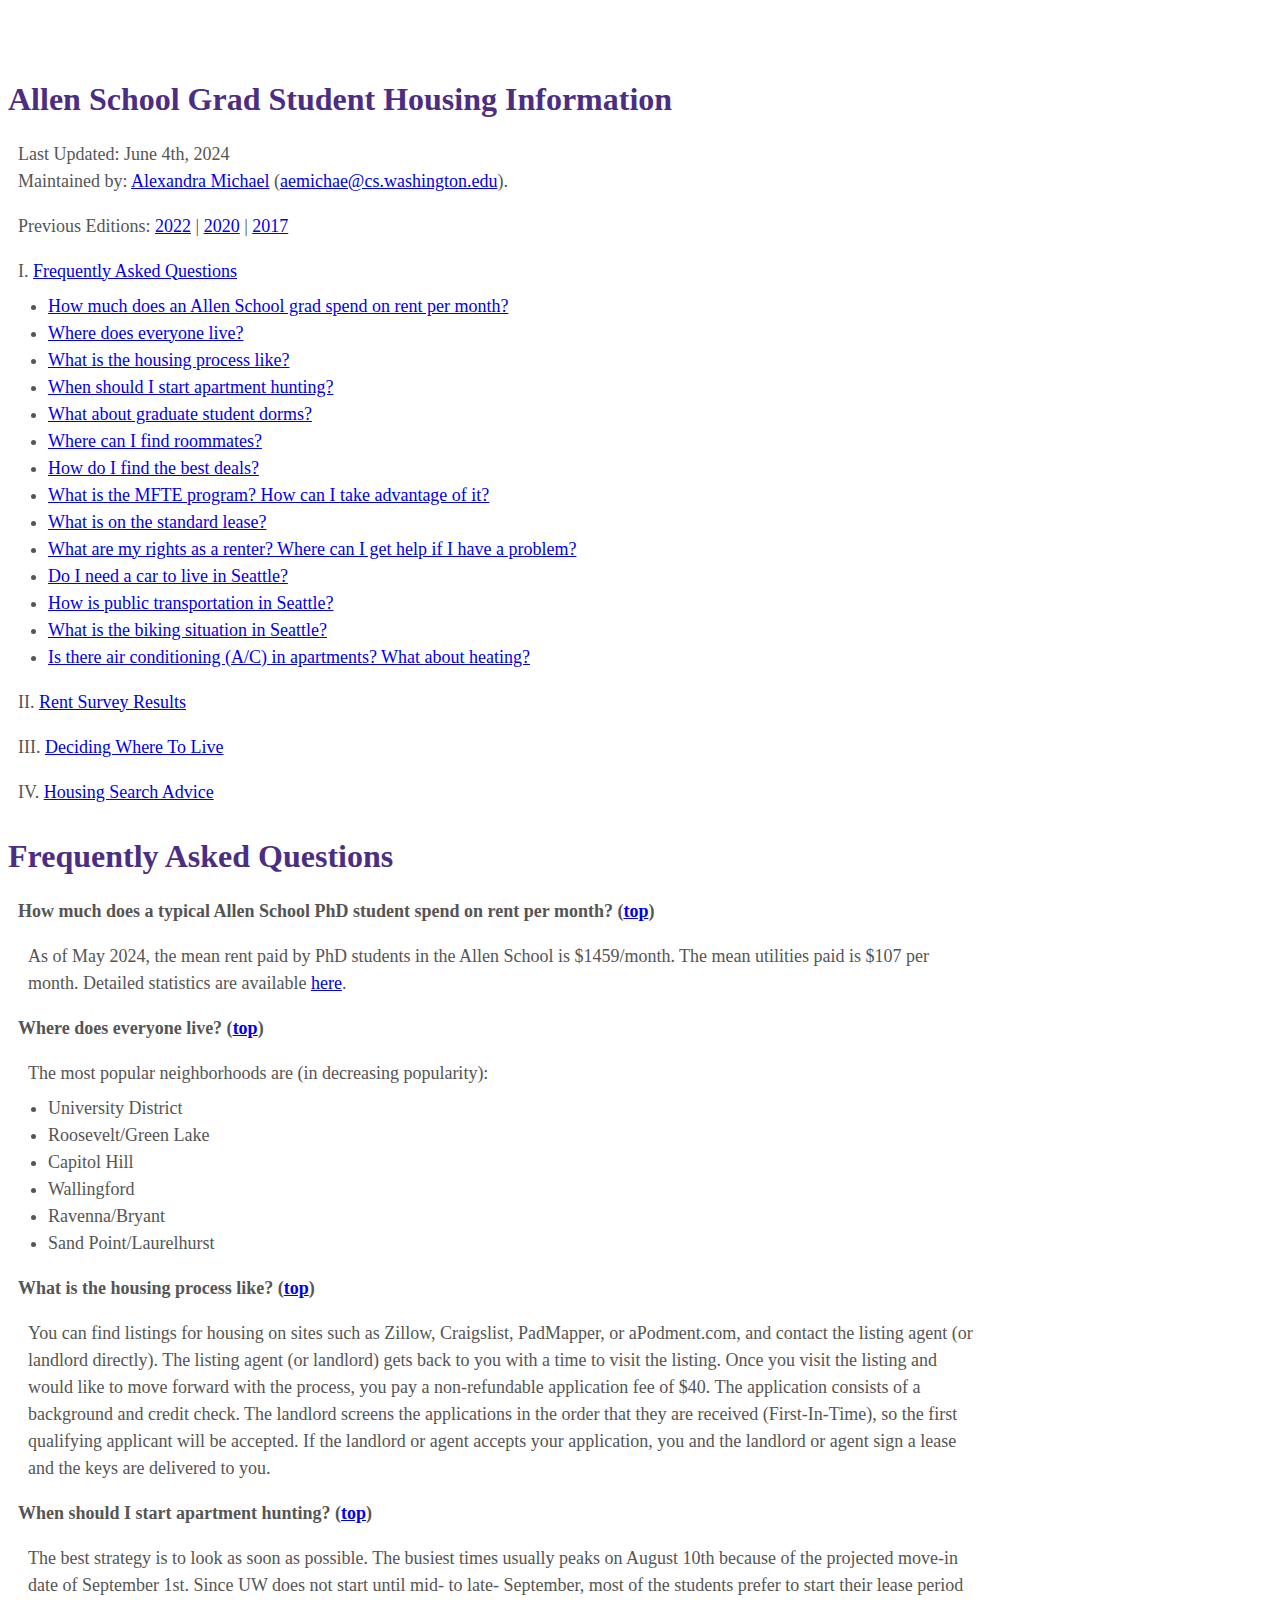
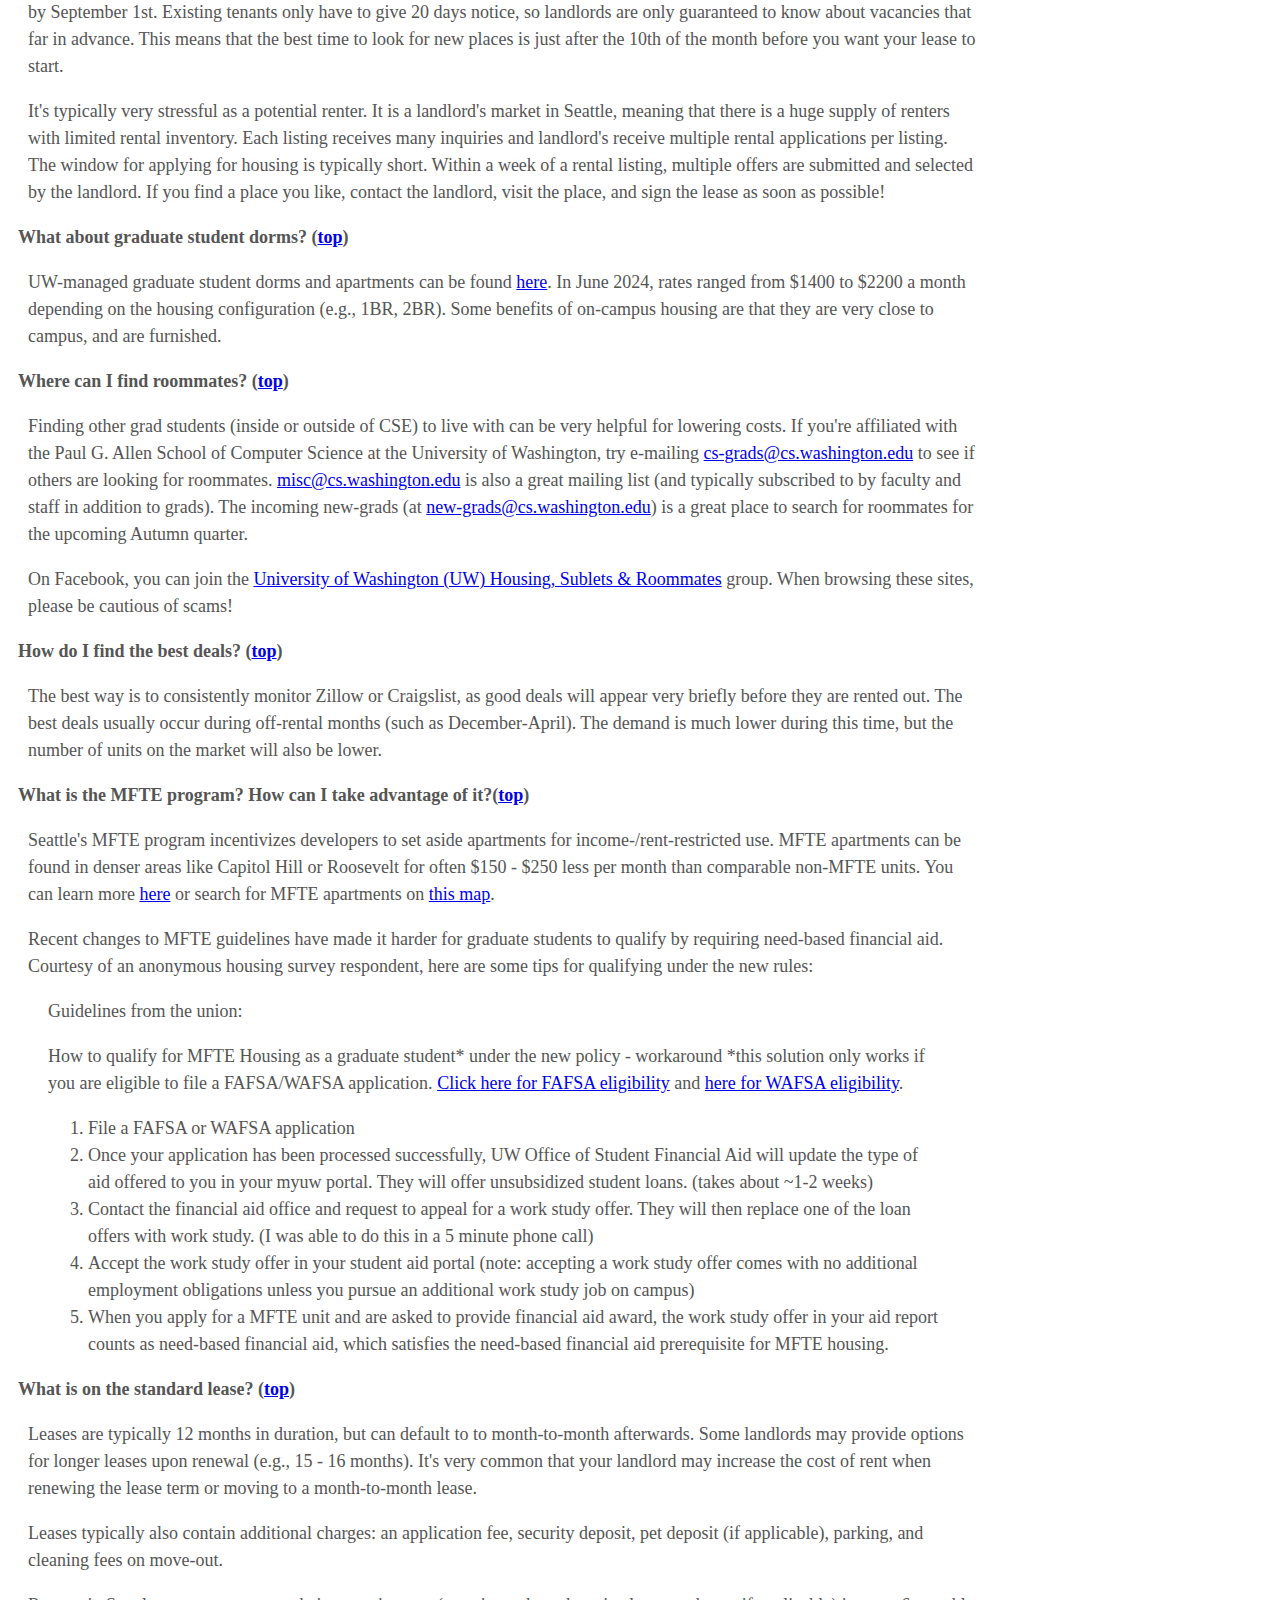
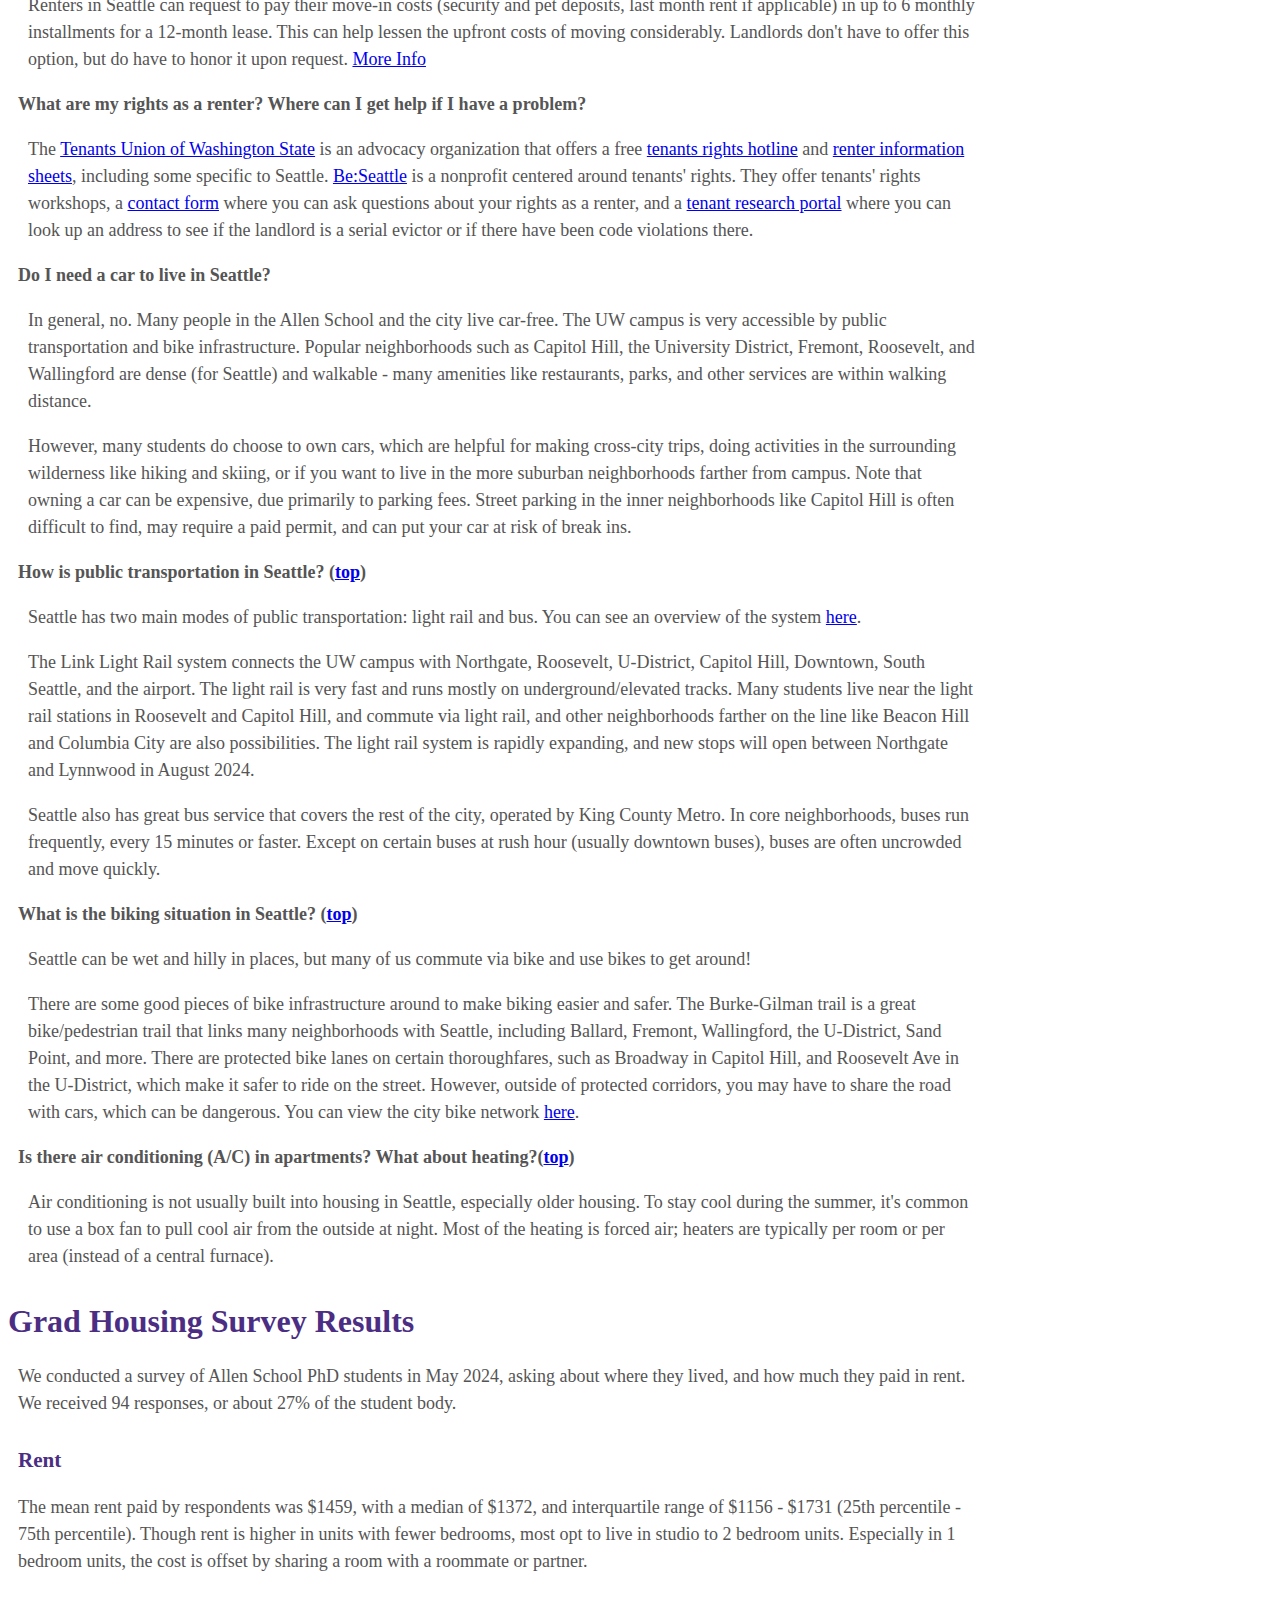
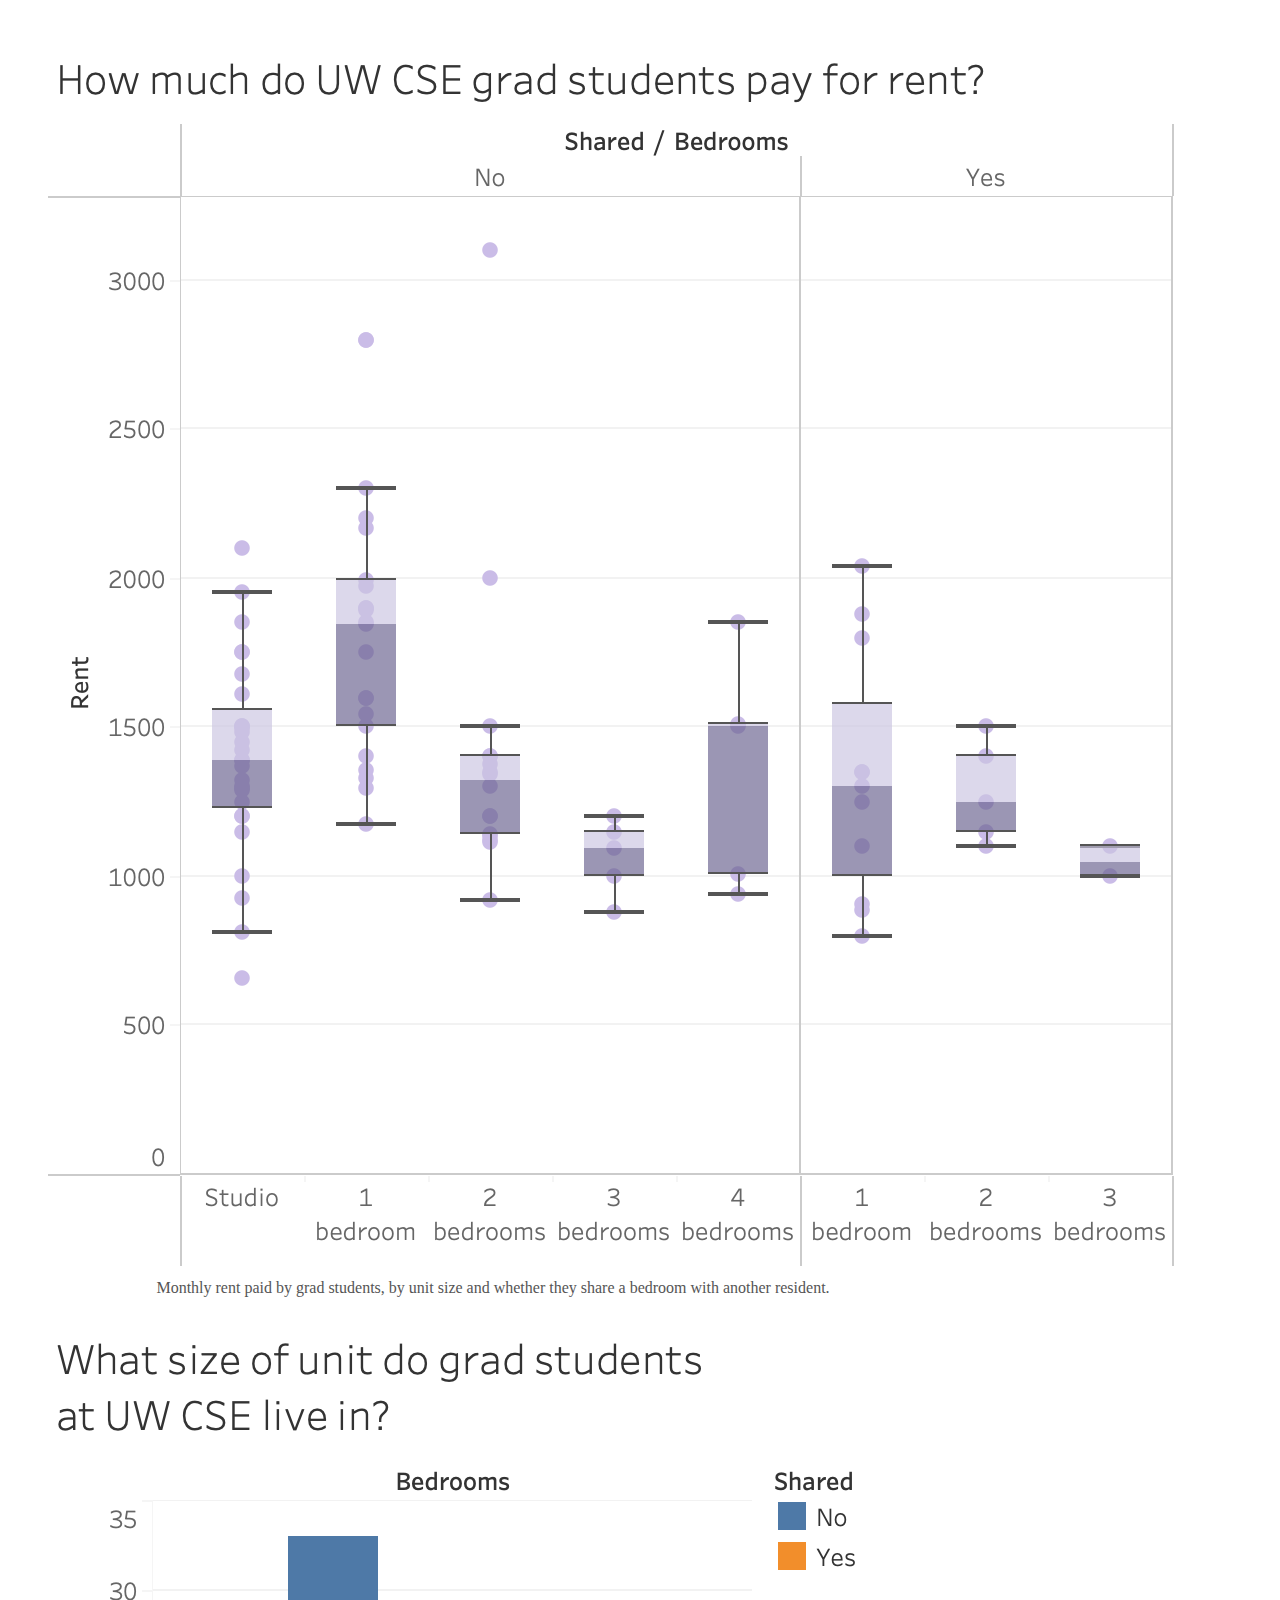
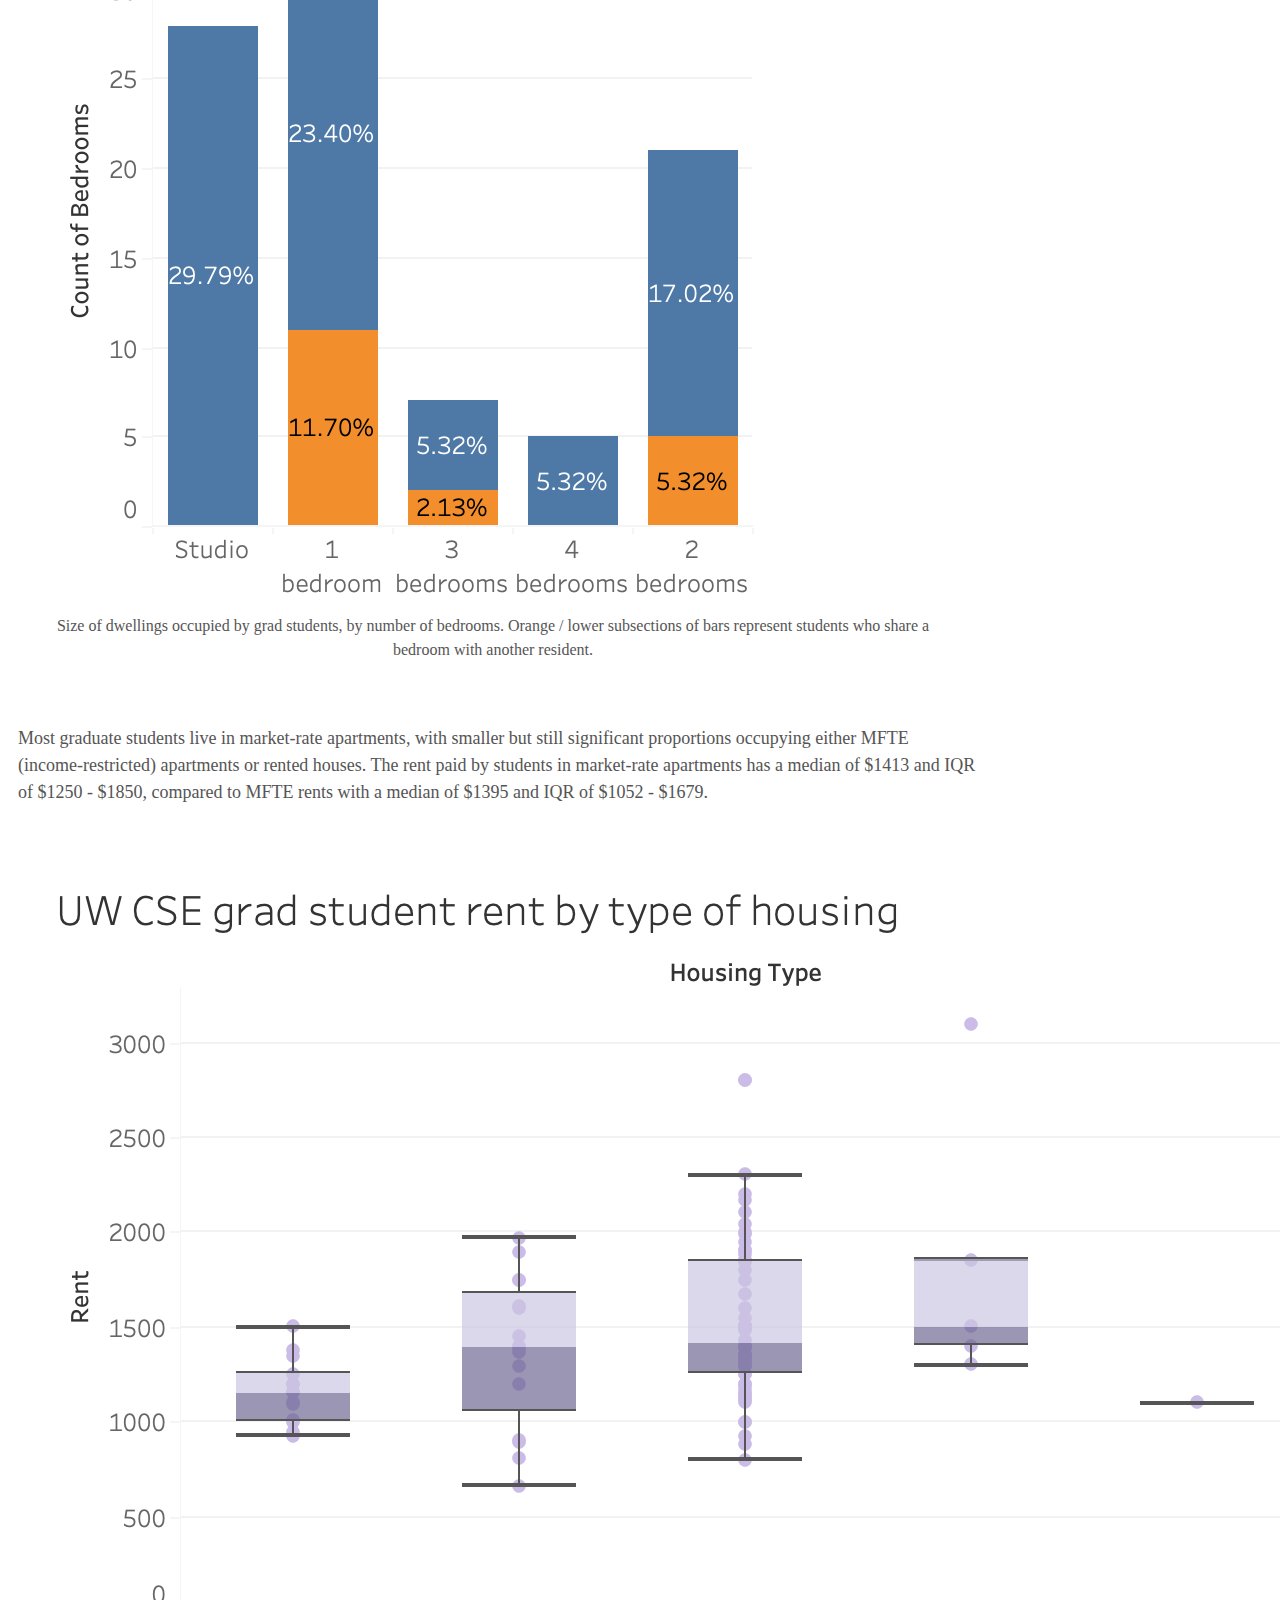
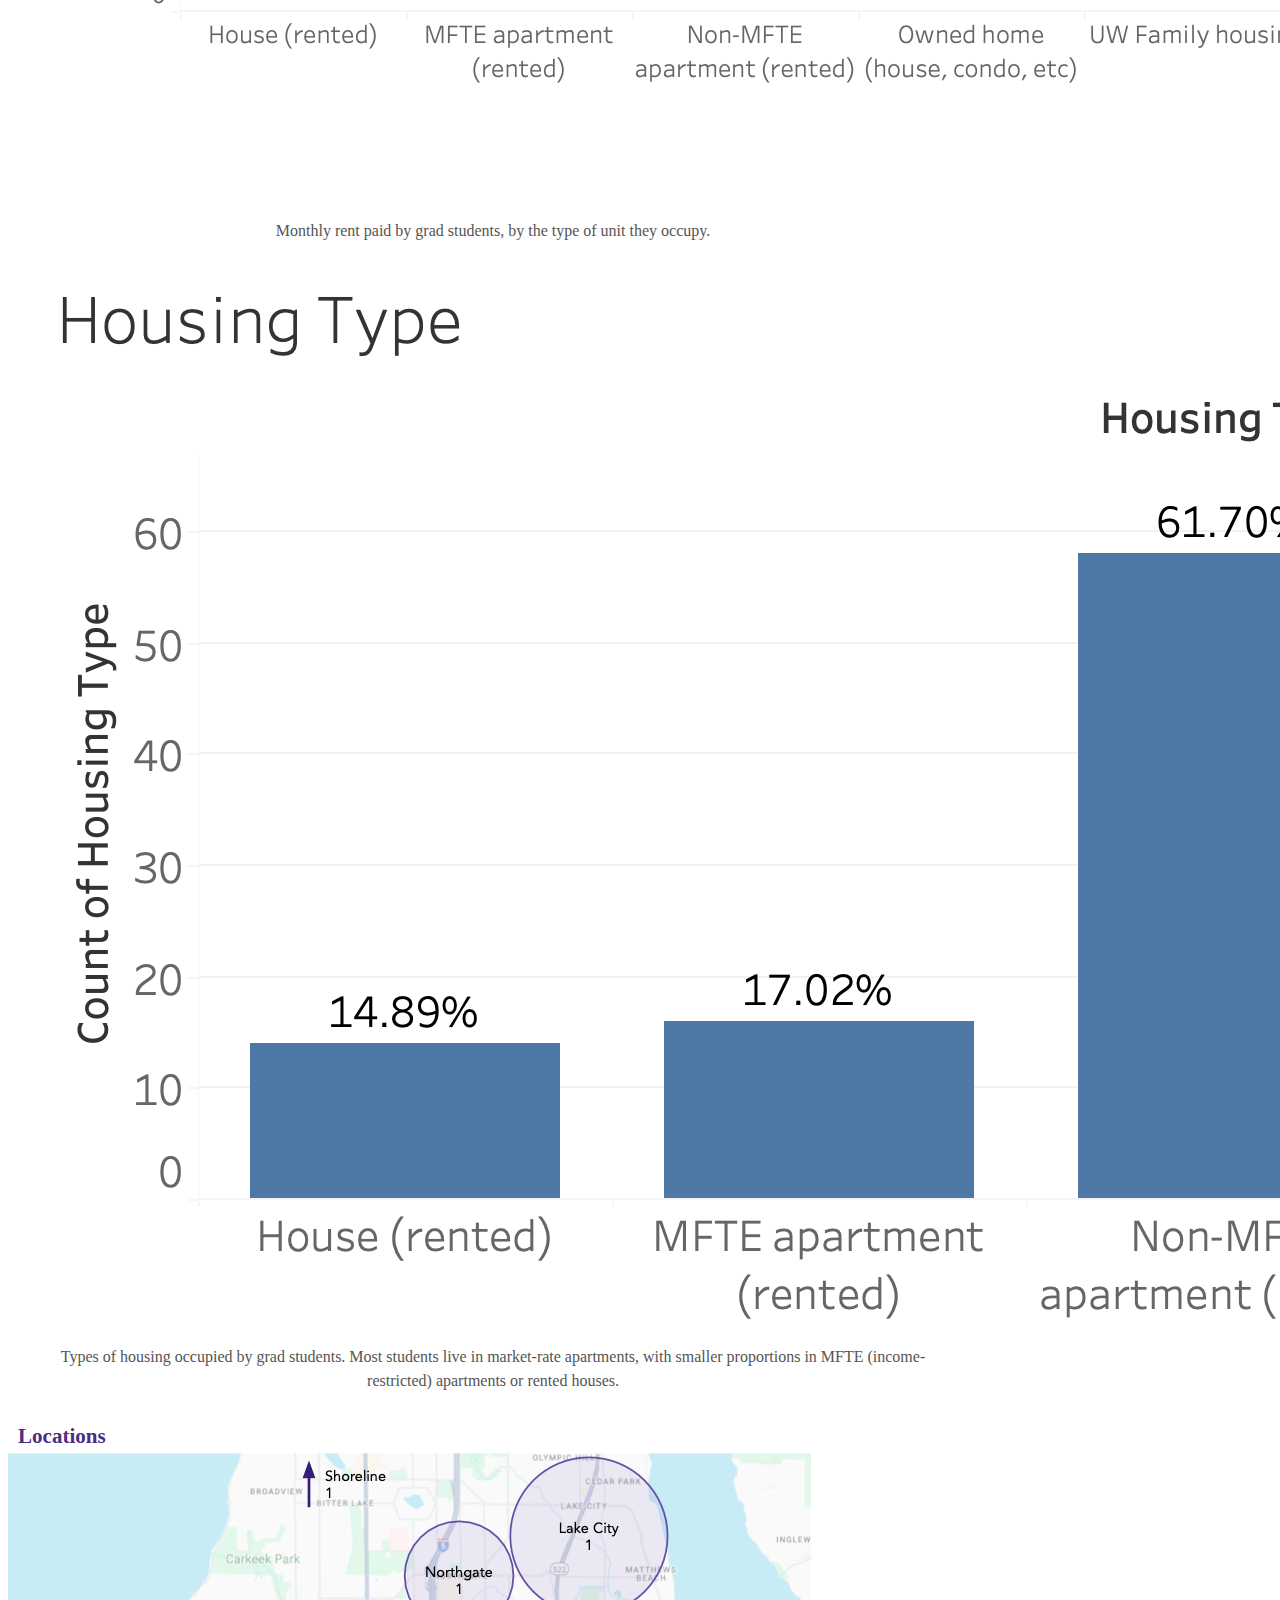
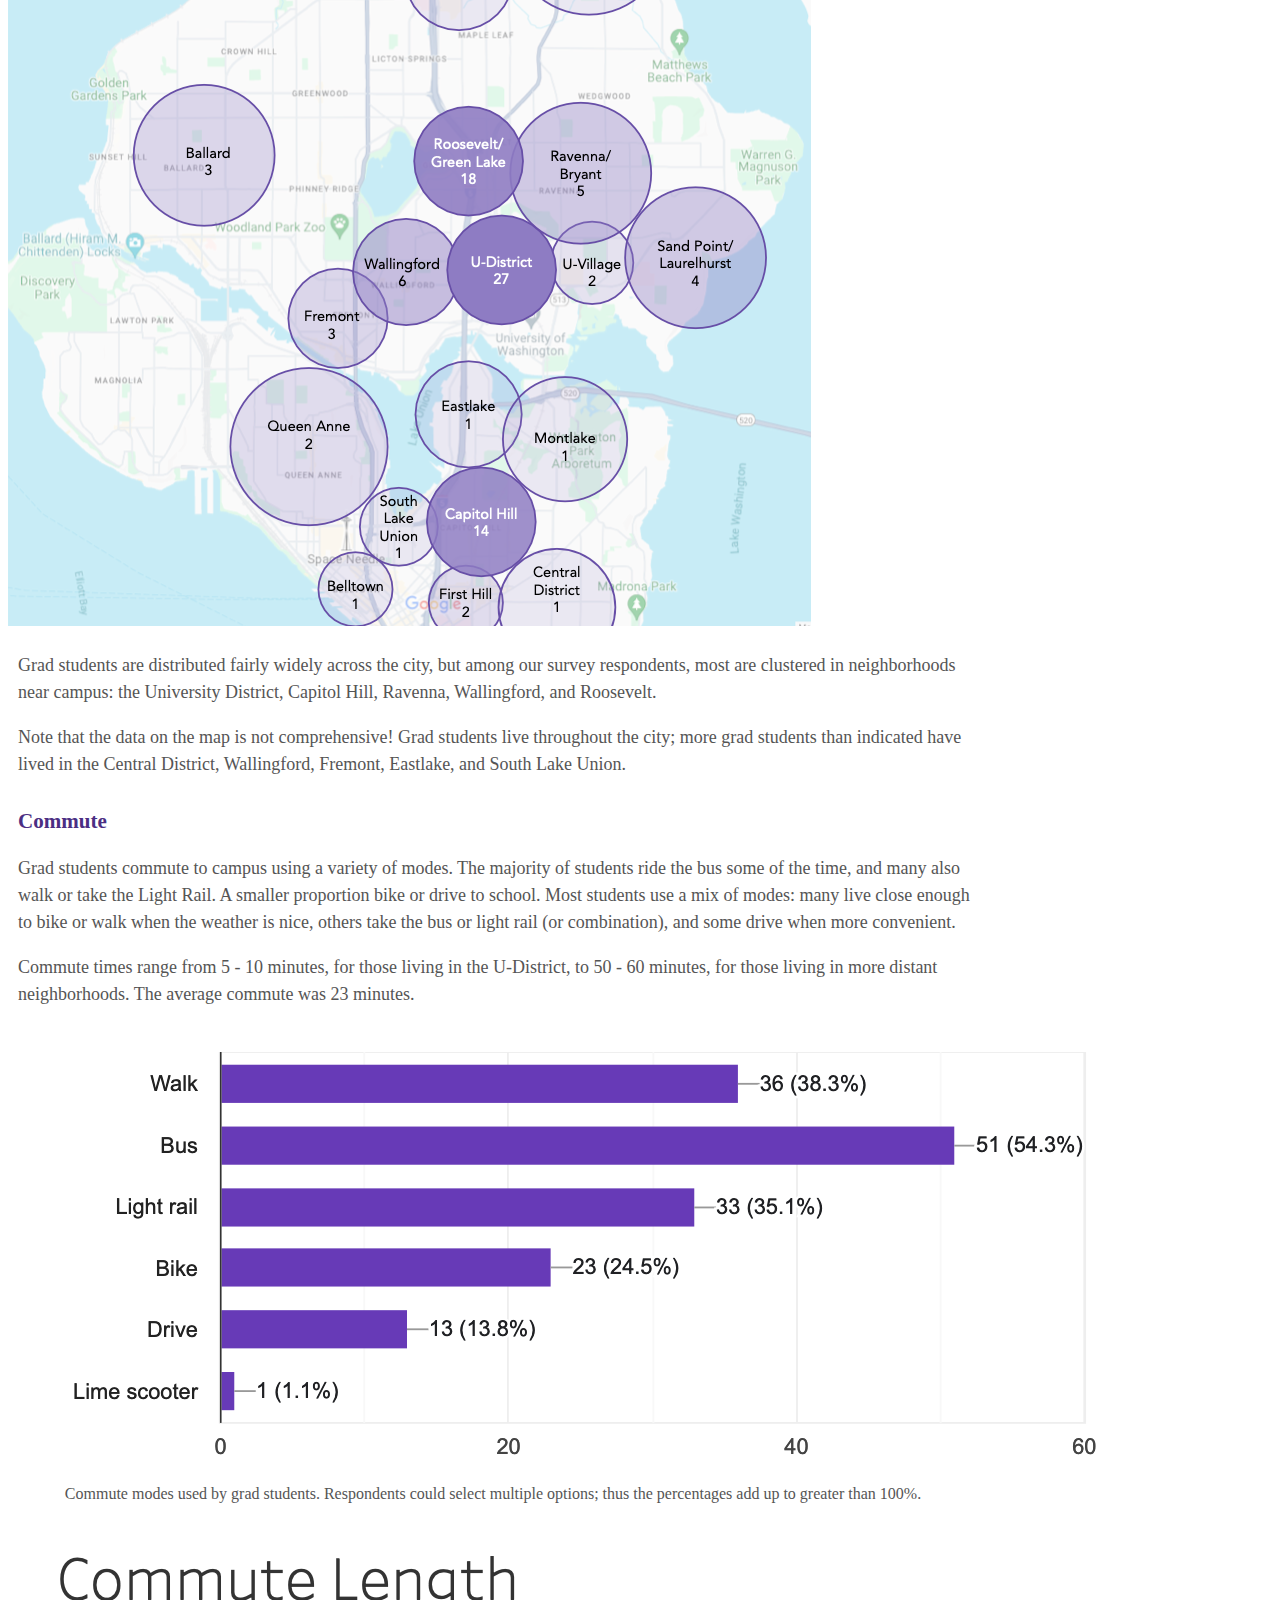
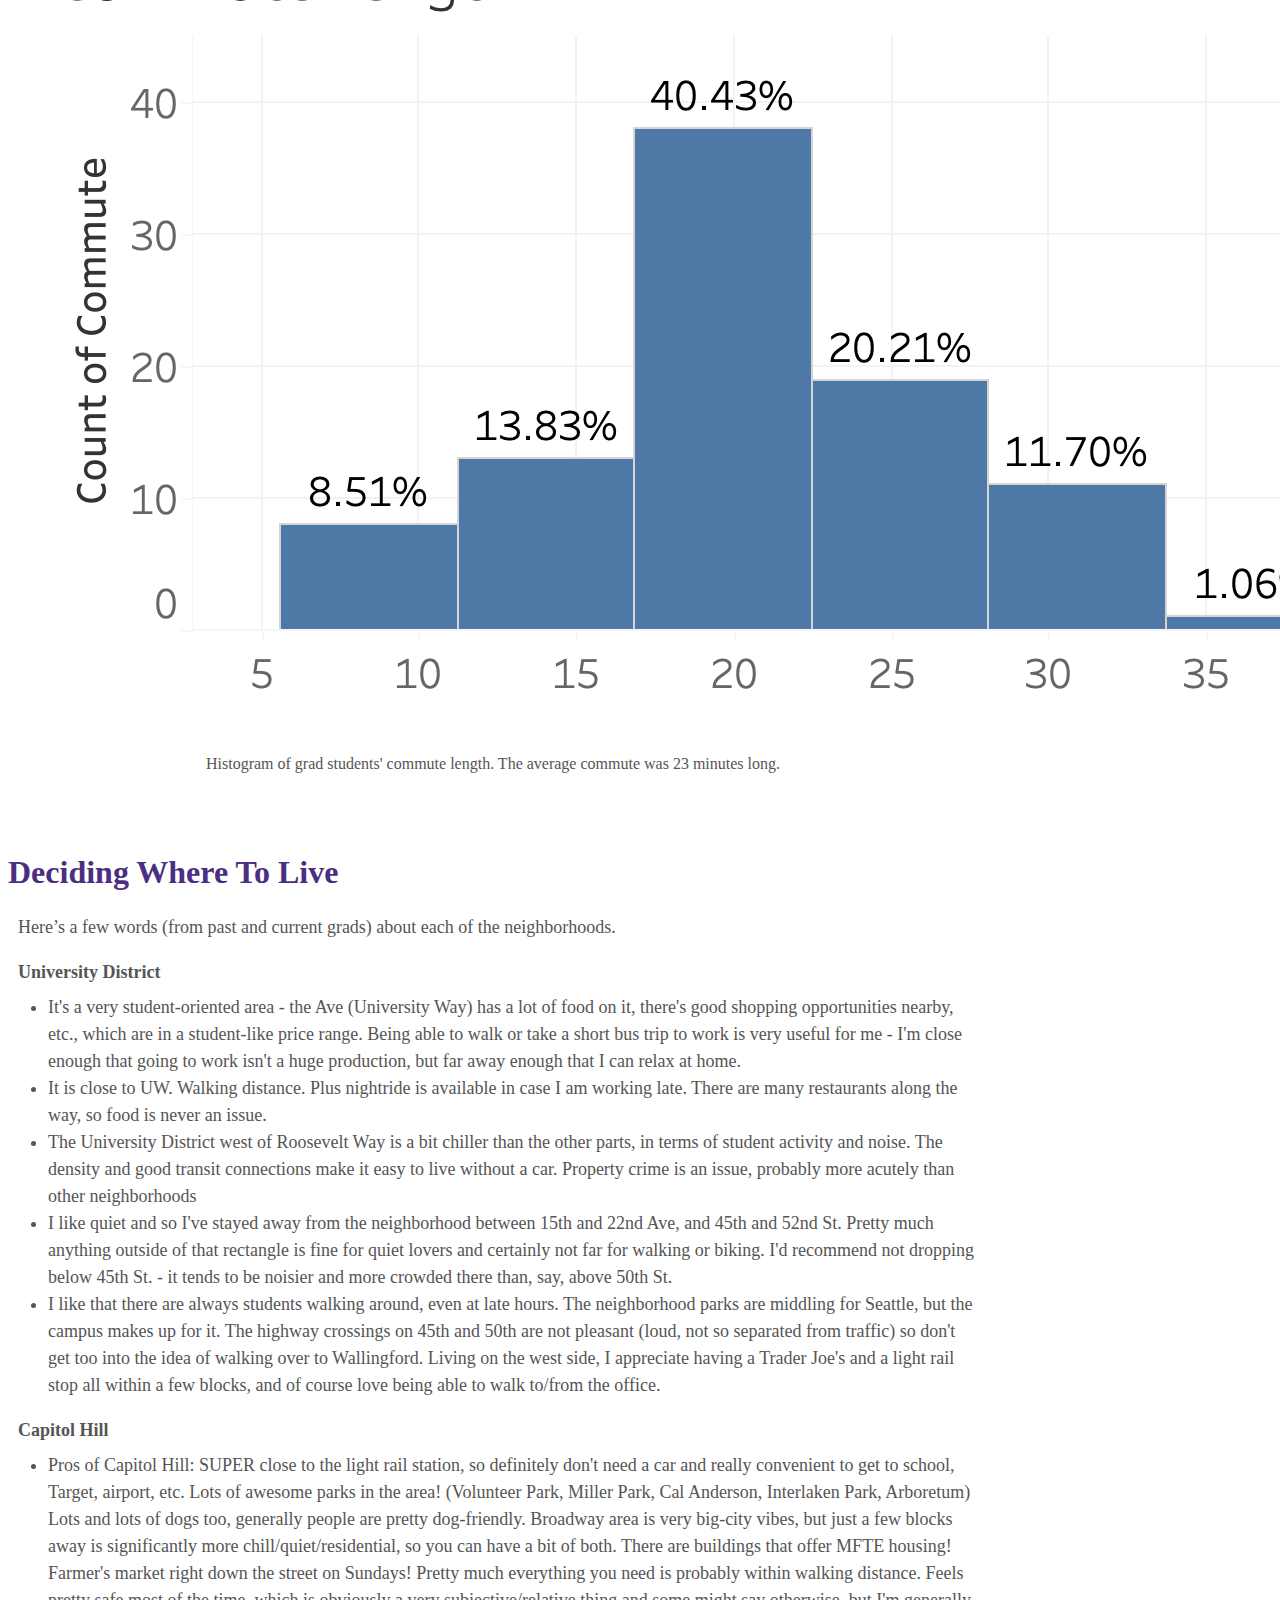
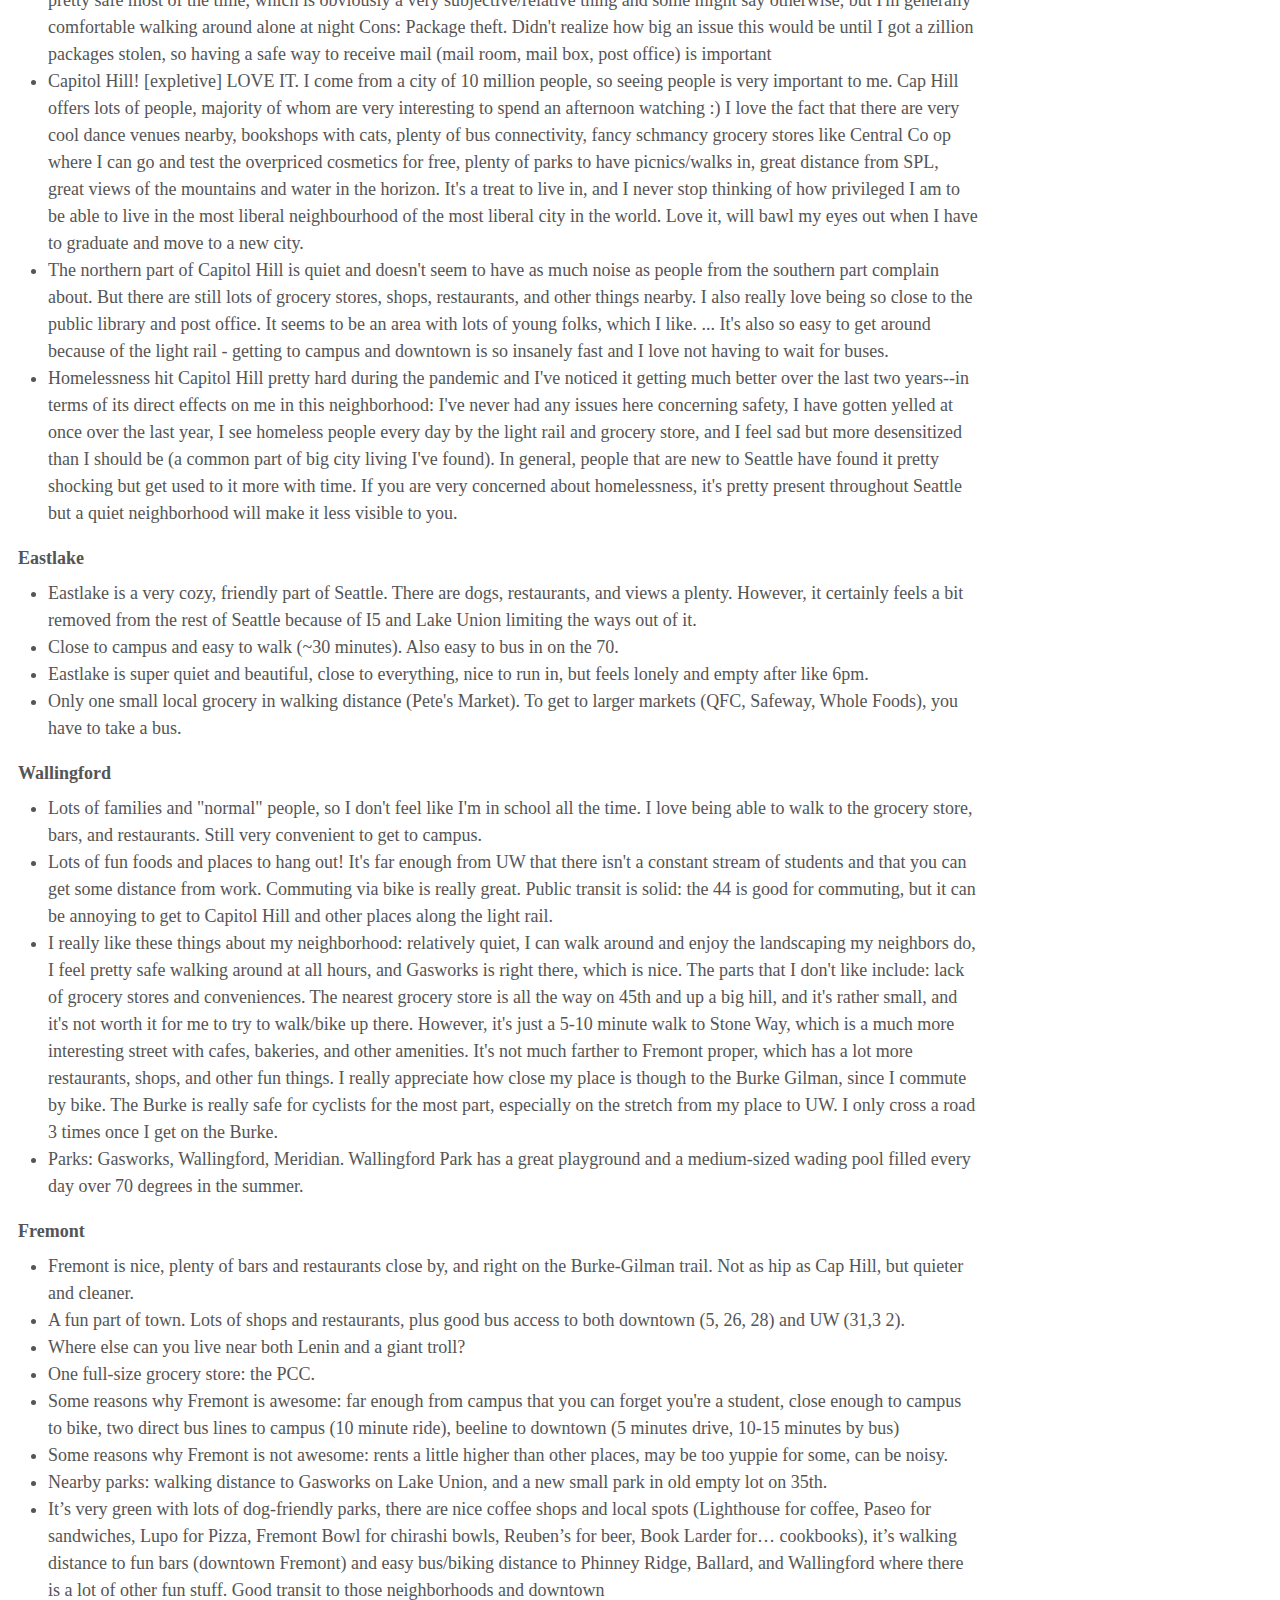
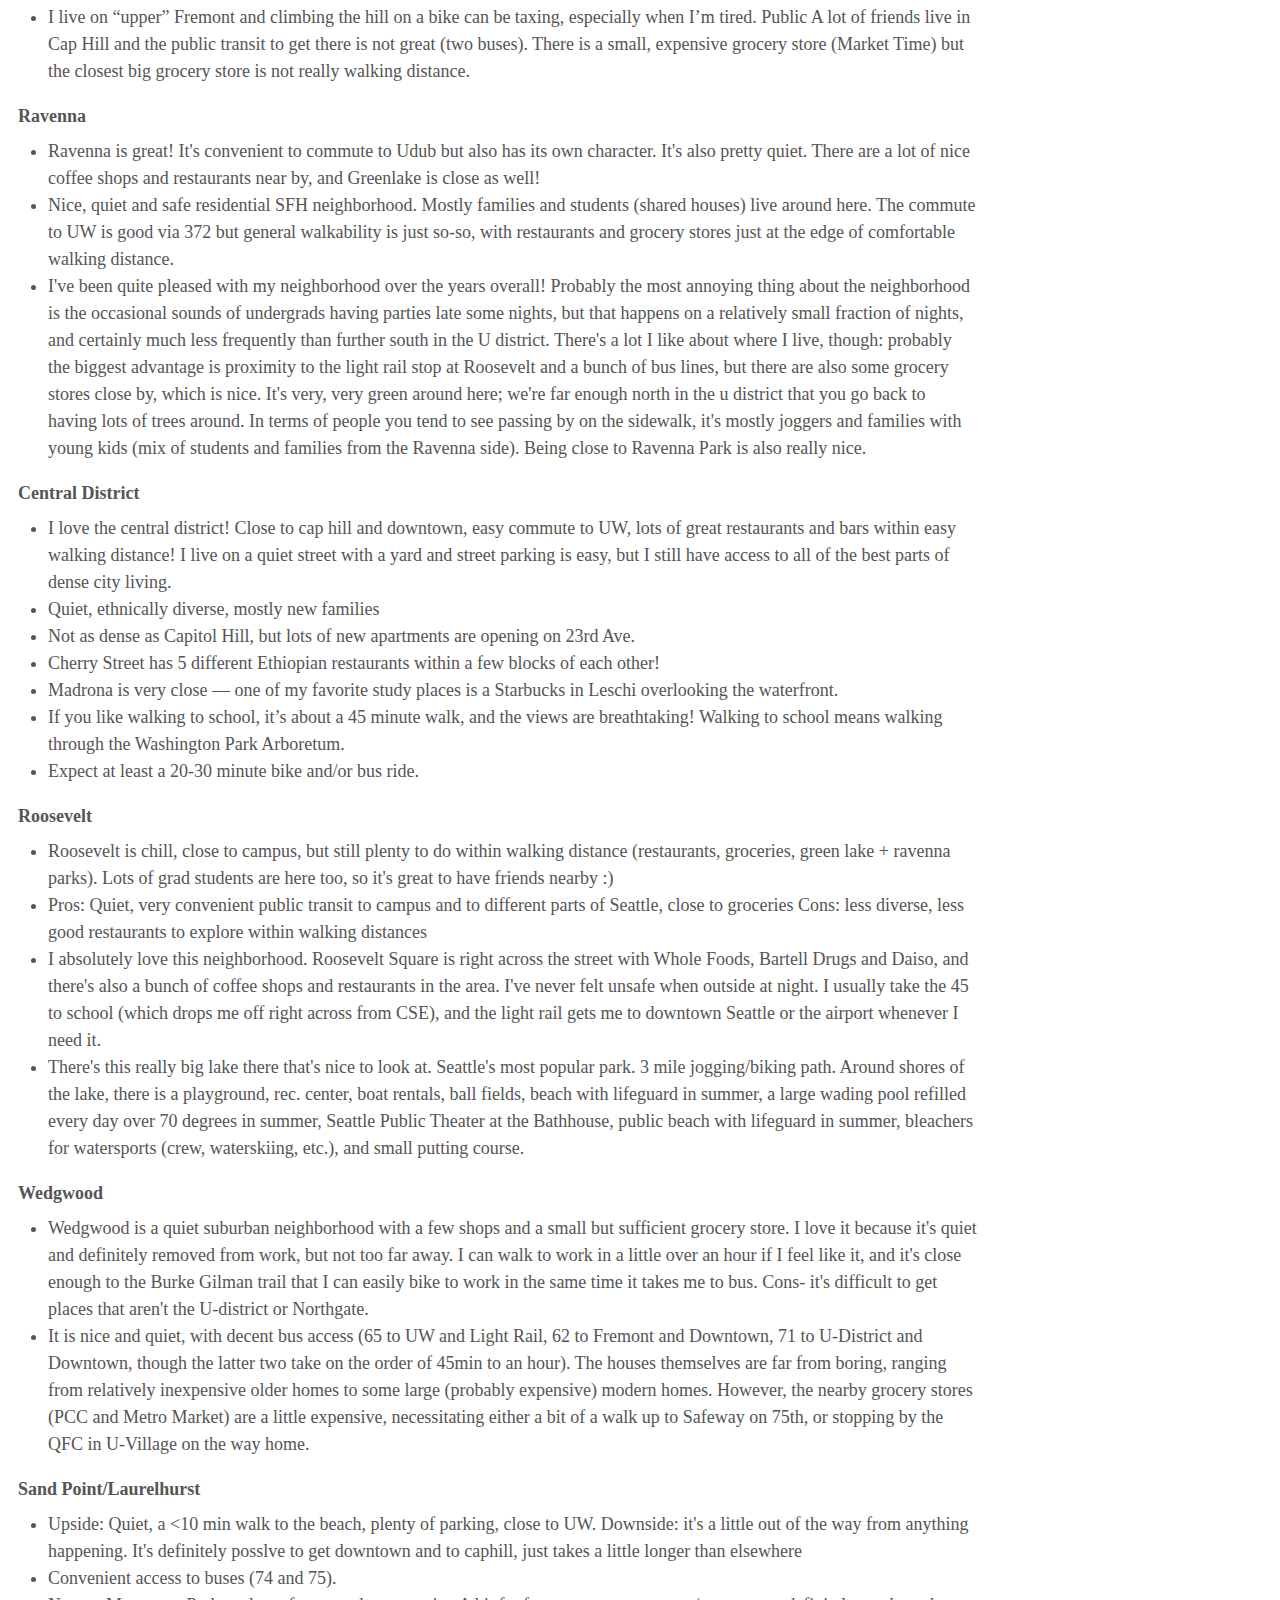
==== commit b792c943: "Fix question numbering" ====
--- a/index.html
+++ b/index.html
@@ -51,9 +51,9 @@
                 <li><a href="#q_5">What about graduate student dorms?</a></li>
                 <li><a href="#q_6">Where can I find roommates?</a></li>
                 <li><a href="#q_7">How do I find the best deals?</a></li>
-                <li><a href="#q_8">What is on the standard lease?</a></li>
-                <li><a href="#q_9">What are my rights as a renter? Where can I get help if I have a problem?</a></li>
-                <li><a href="#q_10">What is the MFTE program? How can I take advantage of it?</a></li>
+                <li><a href="#q_8">What is the MFTE program? How can I take advantage of it?</a></li>
+                <li><a href="#q_9">What is on the standard lease?</a></li>
+                <li><a href="#q_10">What are my rights as a renter? Where can I get help if I have a problem?</a></li>
                 <li><a href="#q_11">Do I need a car to live in Seattle?</a></li>
                 <li><a href="#q_12">How is public transportation in Seattle?</a></li>
                 <li><a href="#q_13">What is the biking situation in Seattle?</a></li>
@@ -179,7 +179,7 @@
               </p>
 
               <p class="faq_question" id="q_8">
-                What about rent-restricted units through the MFTE program? (<a href="#top">top</a>) </p>
+                What is the MFTE program? How can I take advantage of it?(<a href="#top">top</a>) </p>
               <p class="faq_answer">
                 Seattle's MFTE program incentivizes developers to set aside apartments
                 for income-/rent-restricted use. MFTE apartments can be found in denser
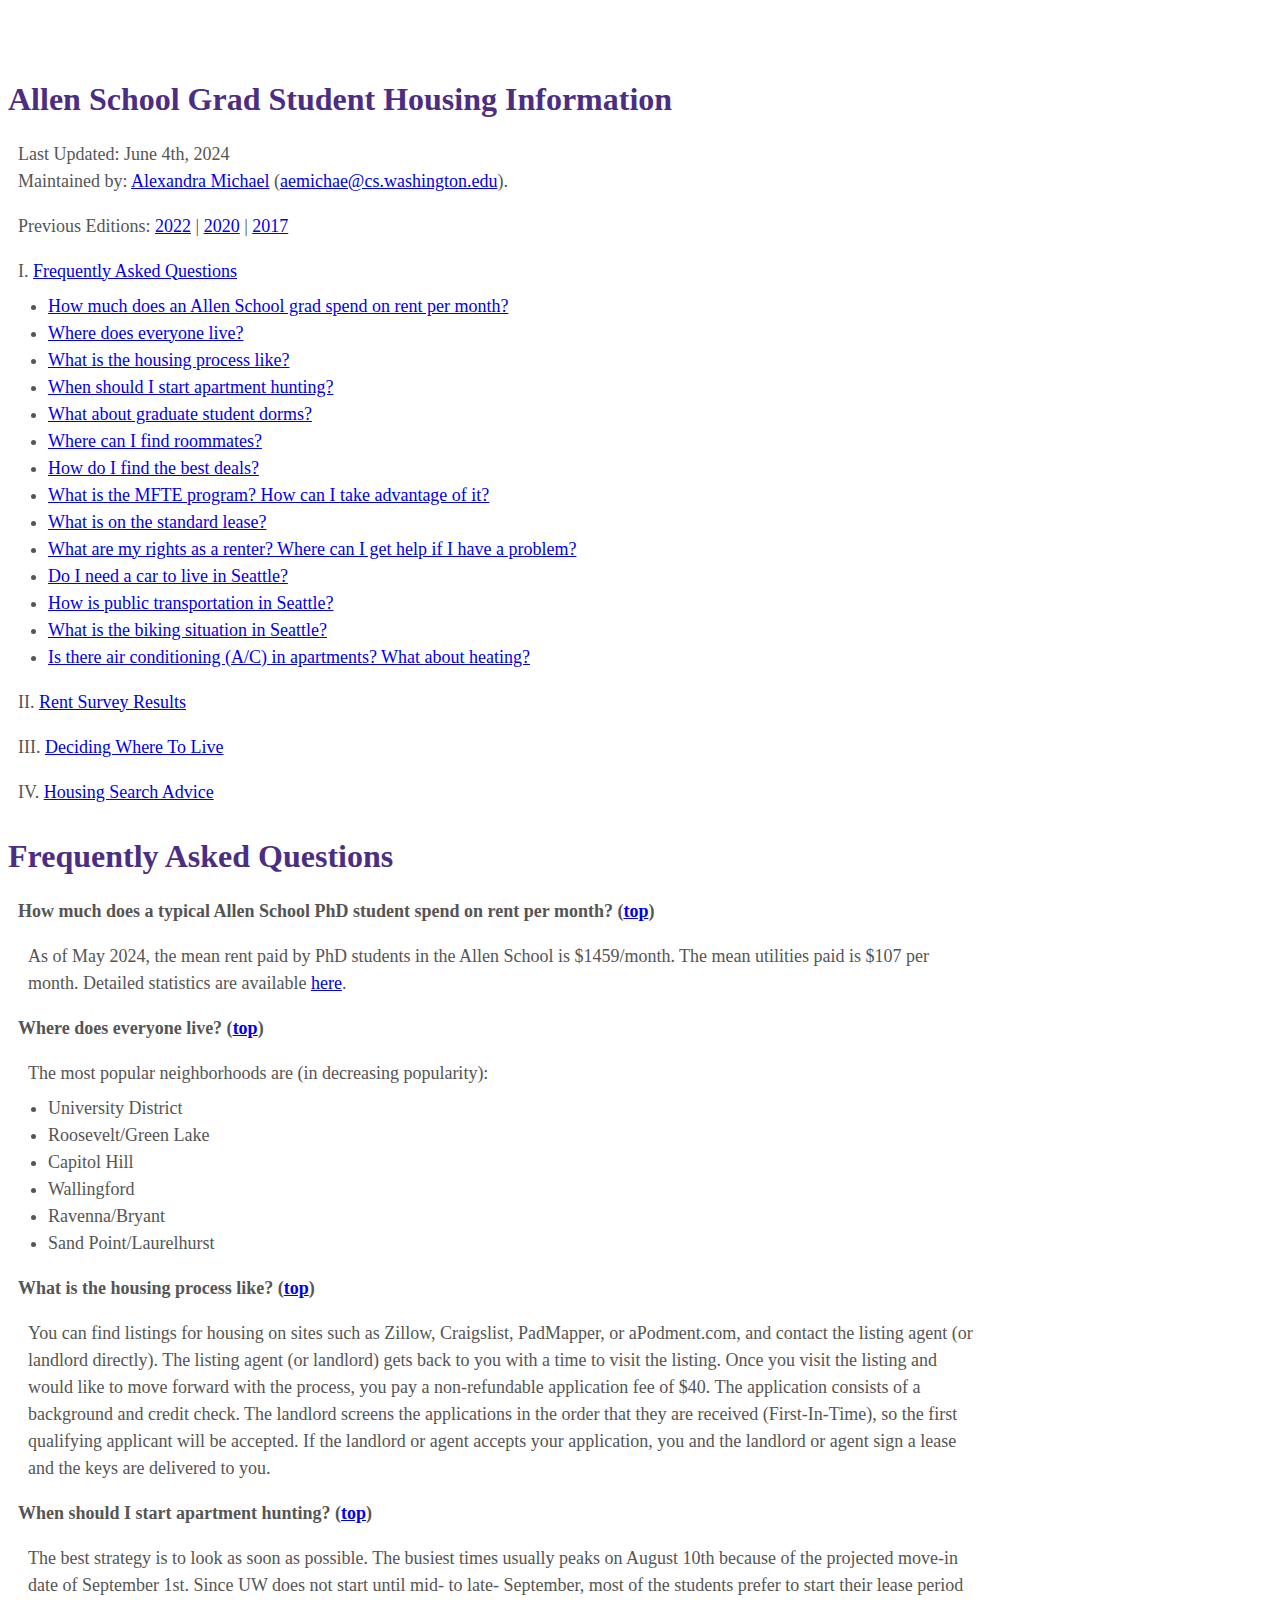
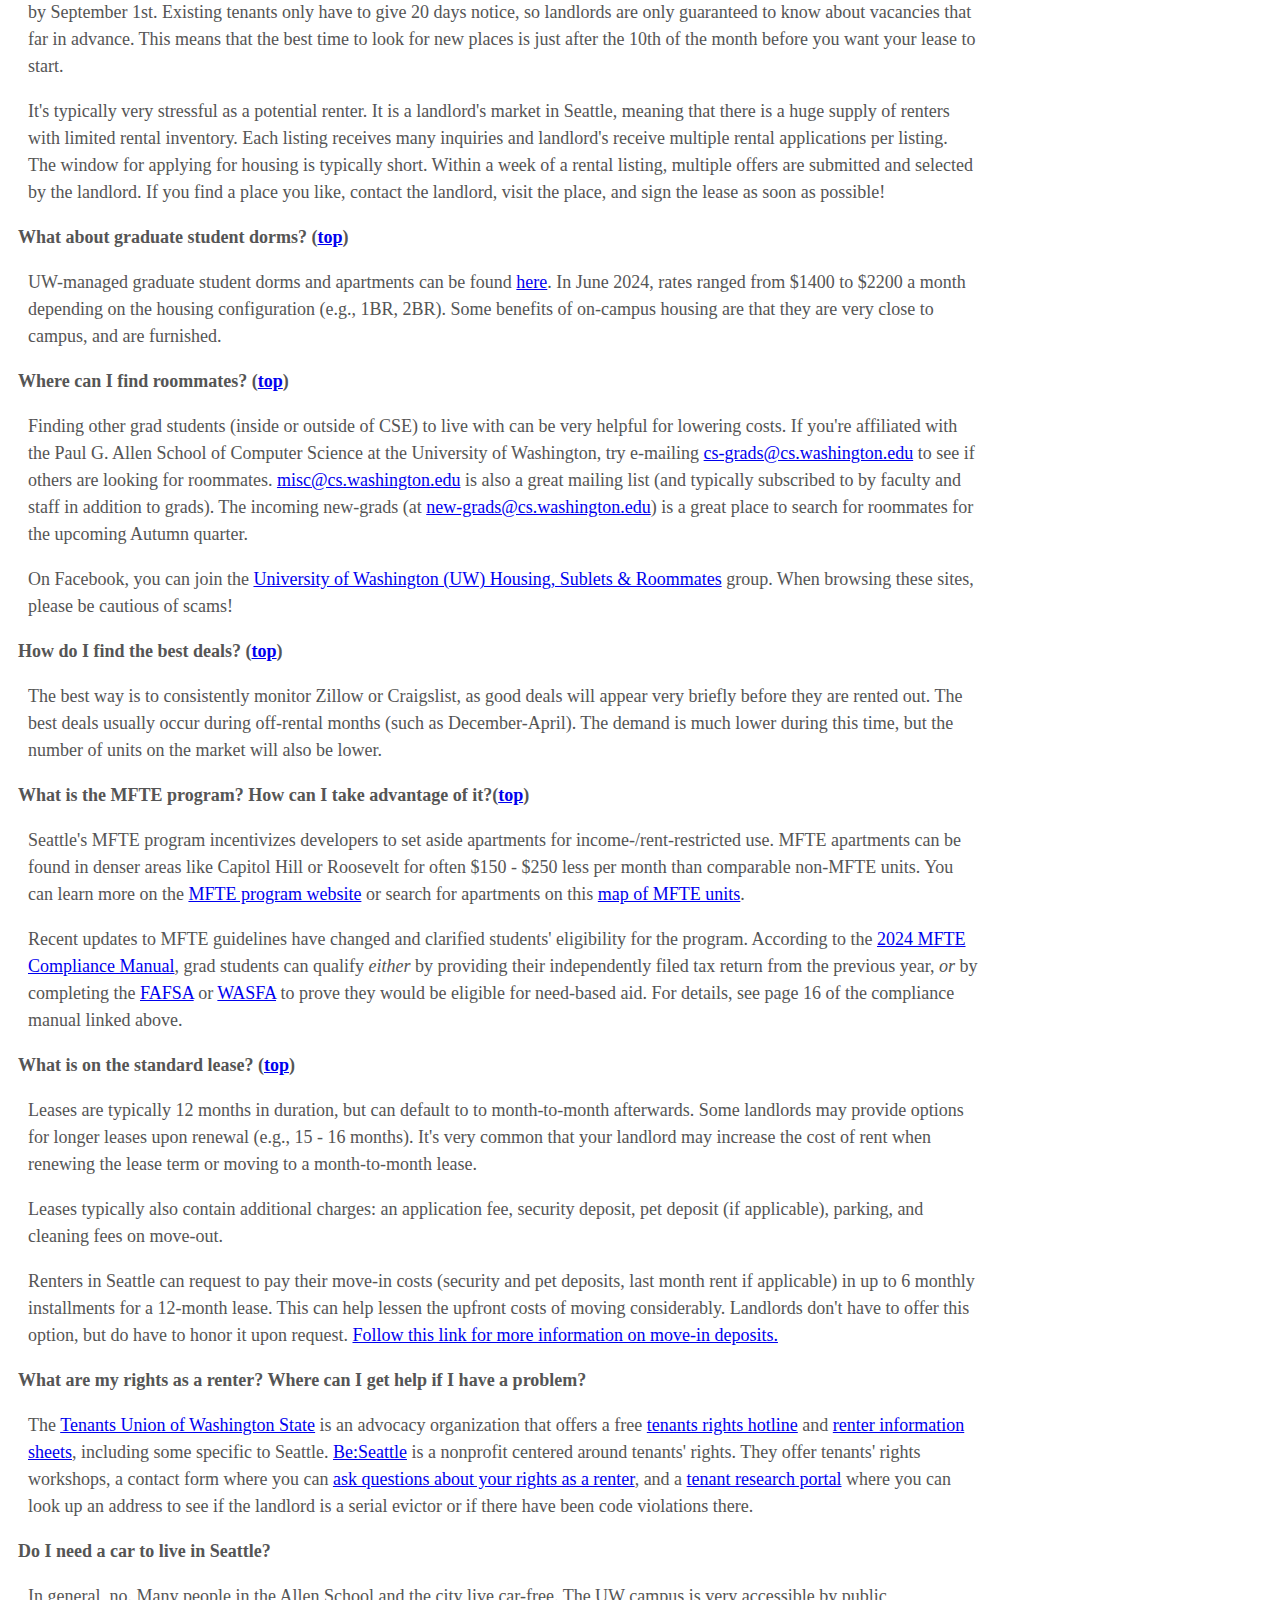
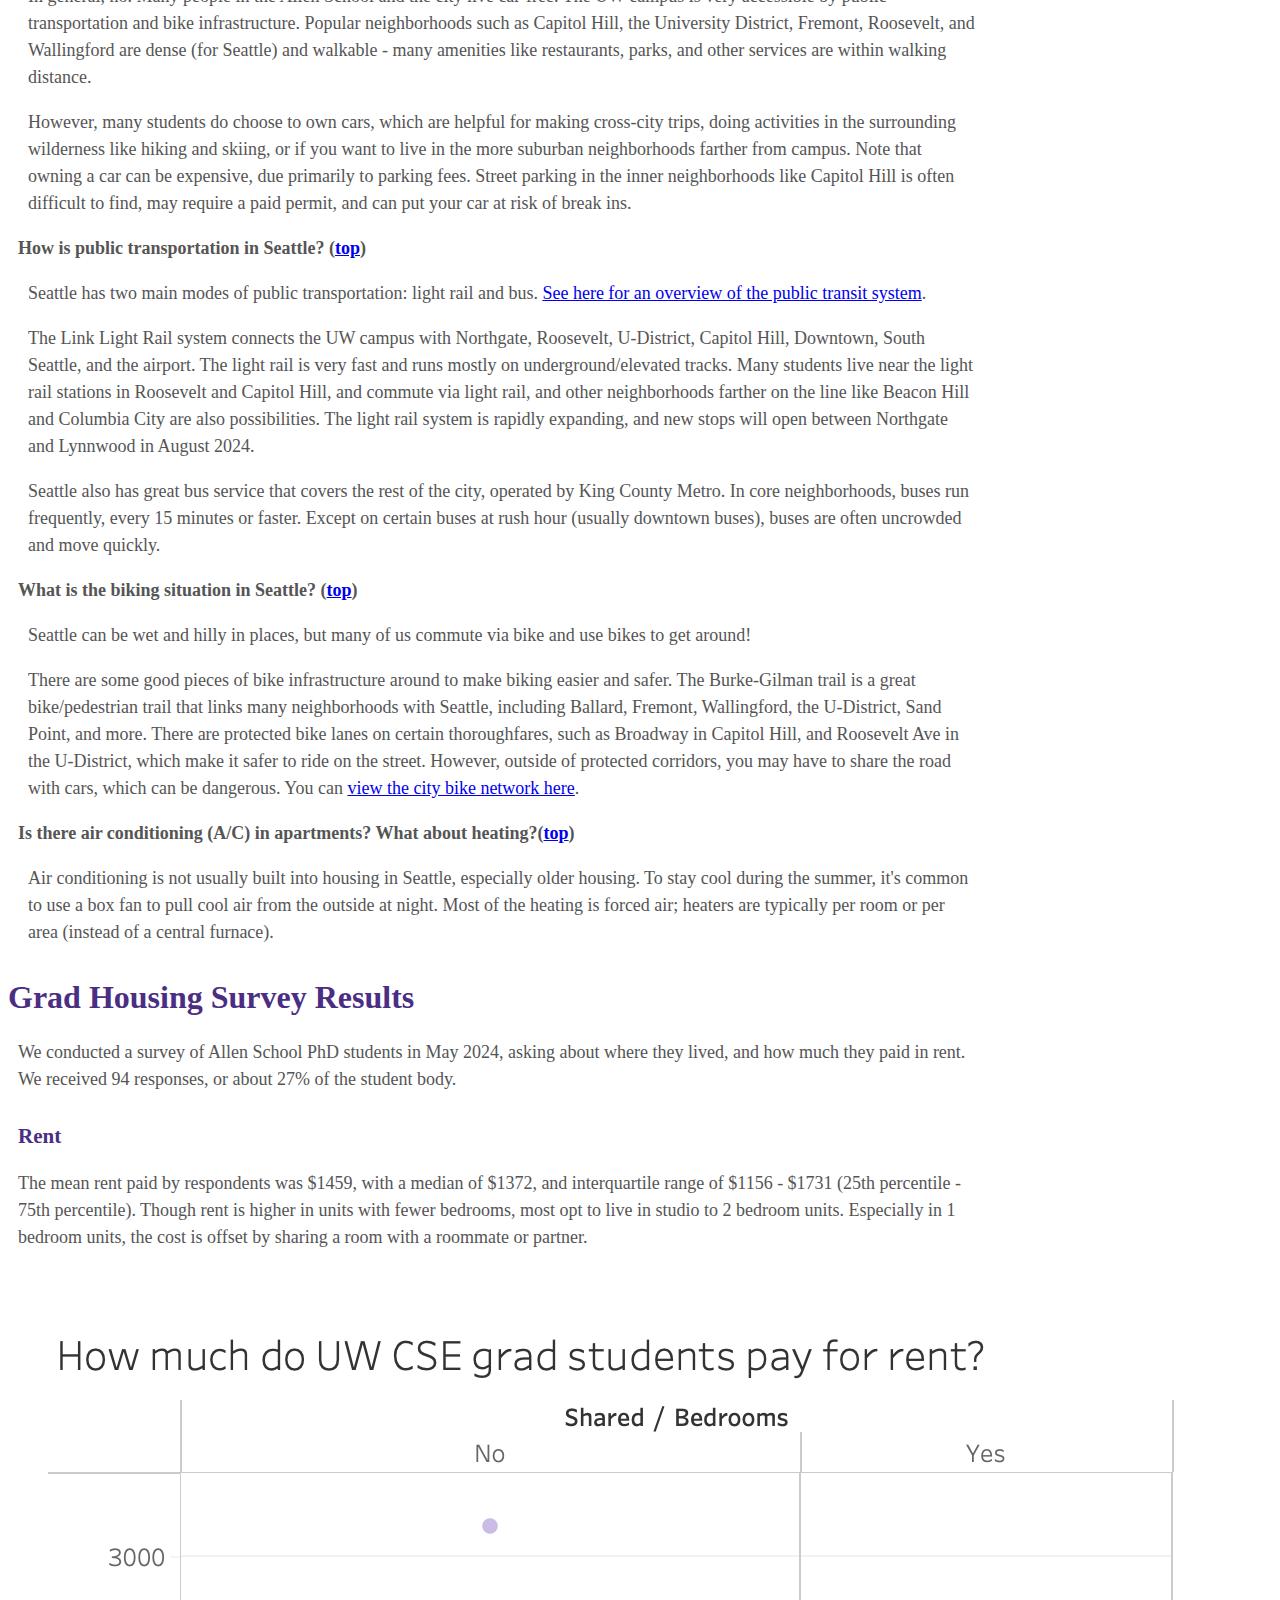
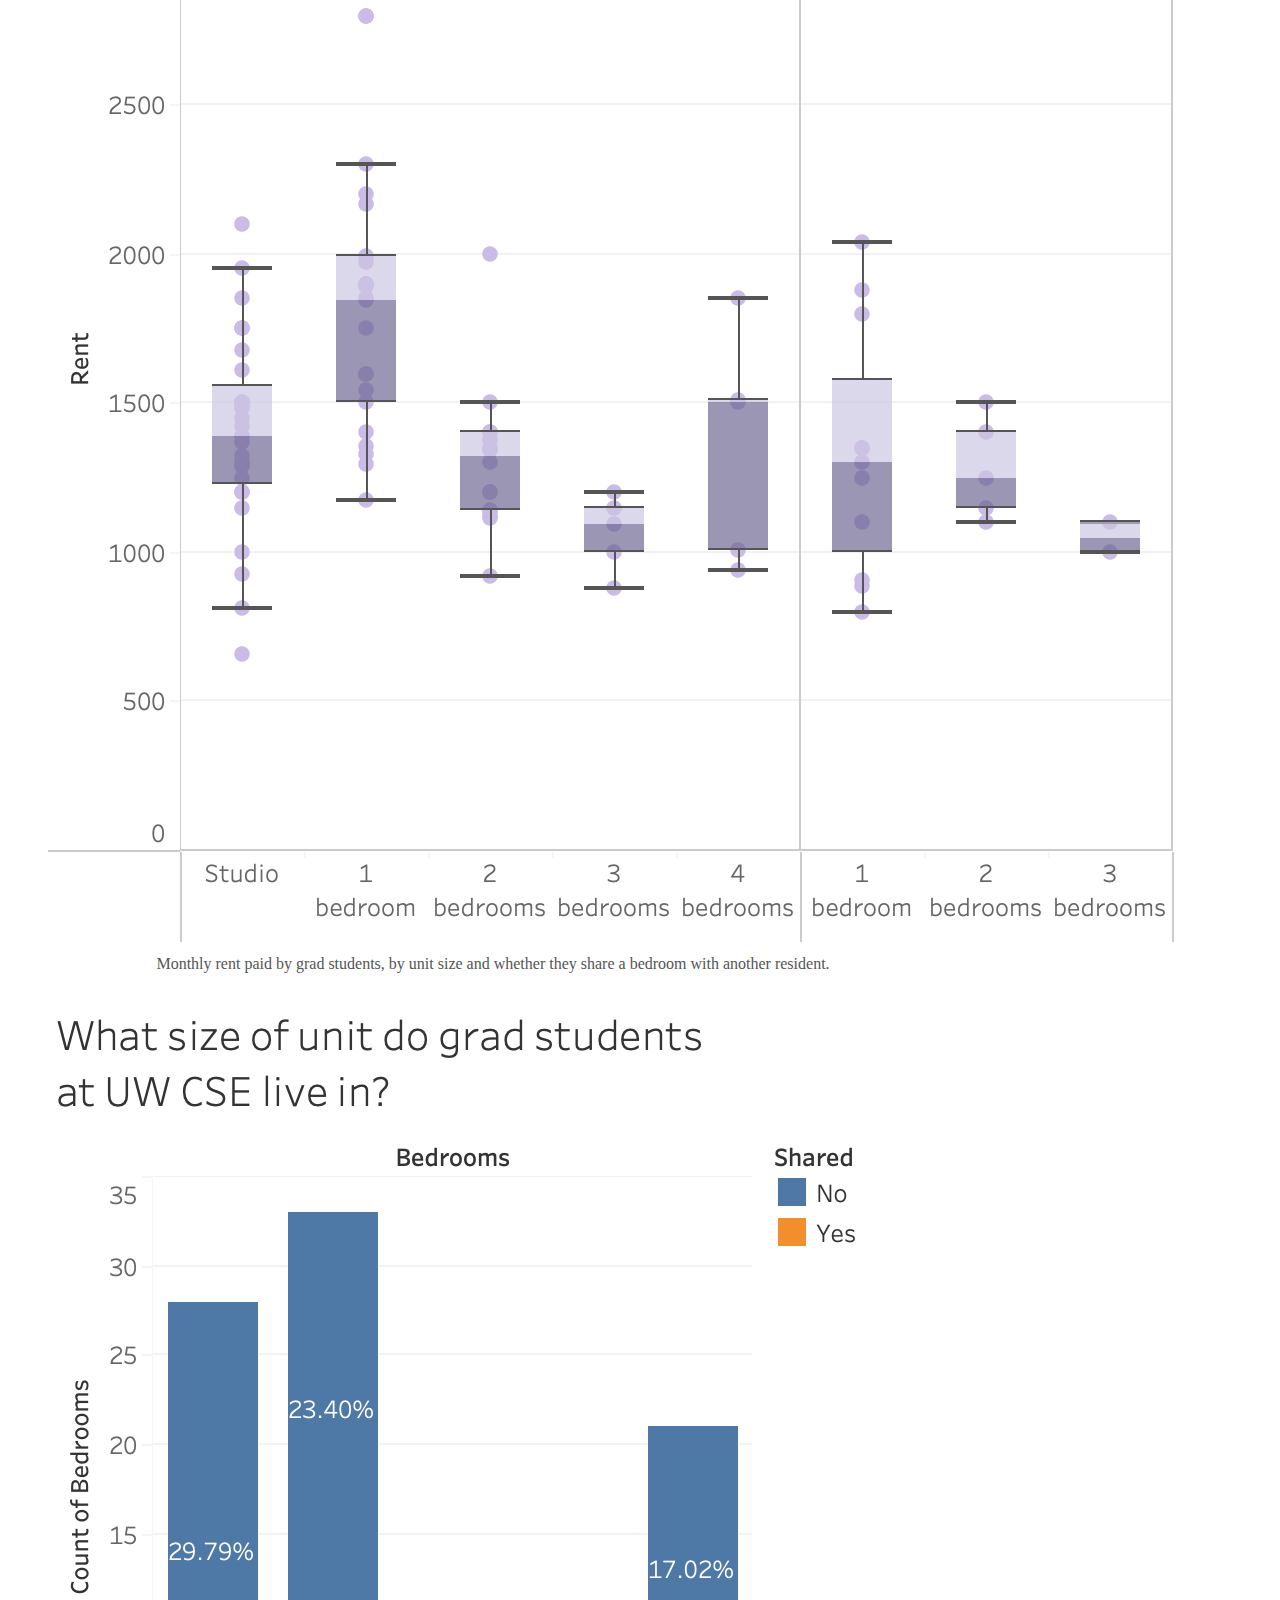
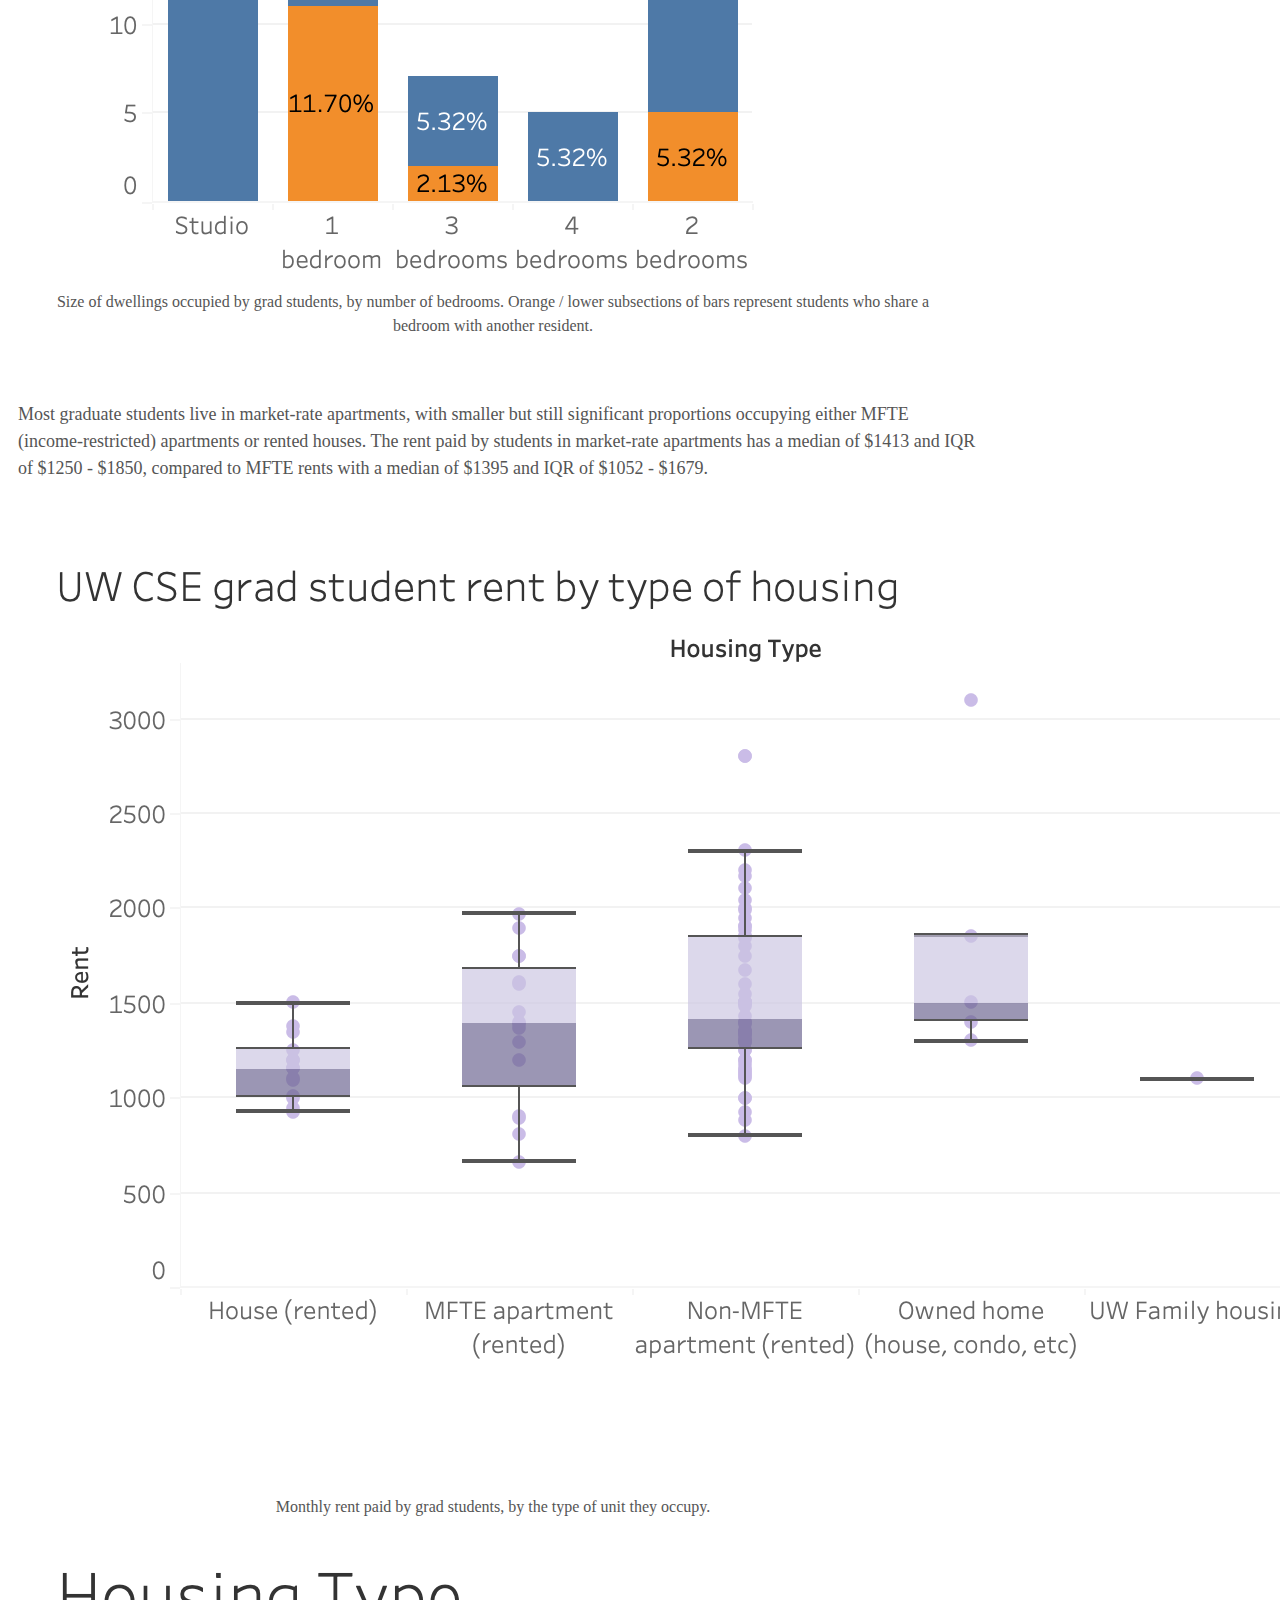
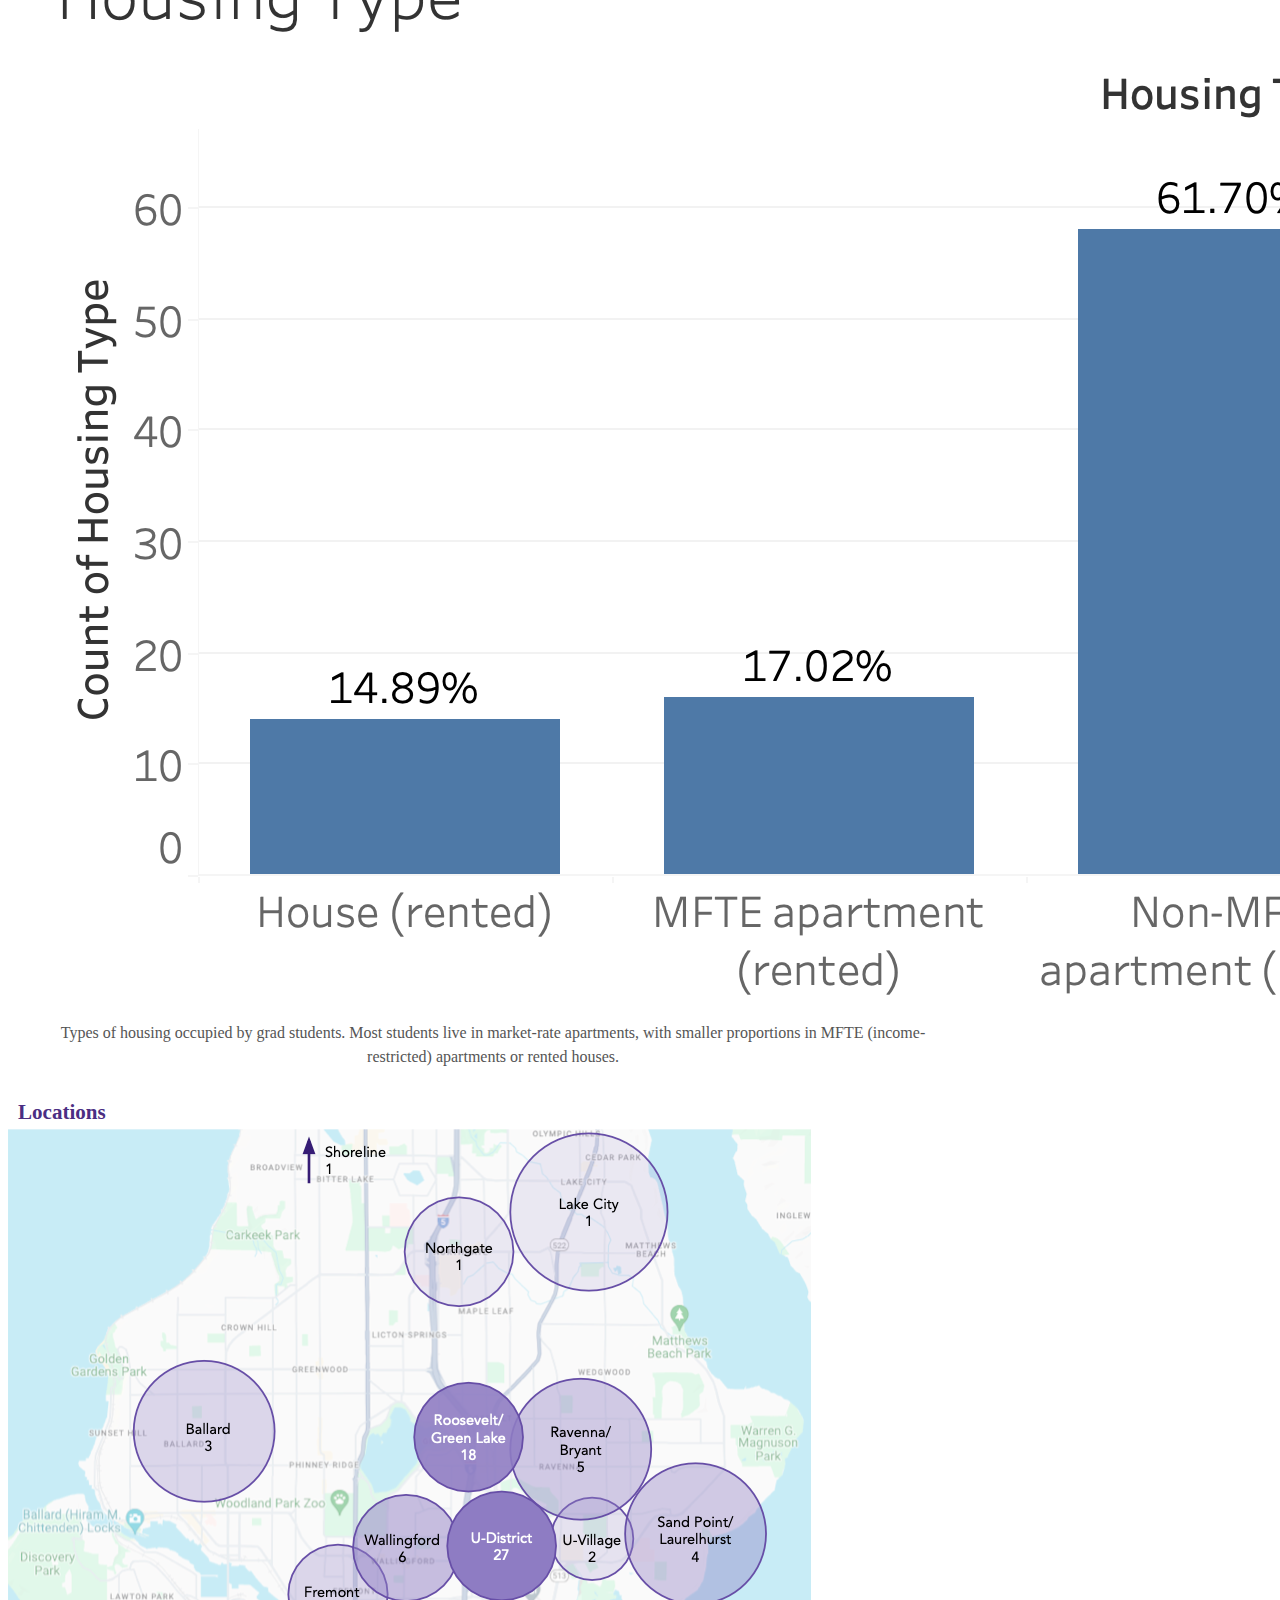
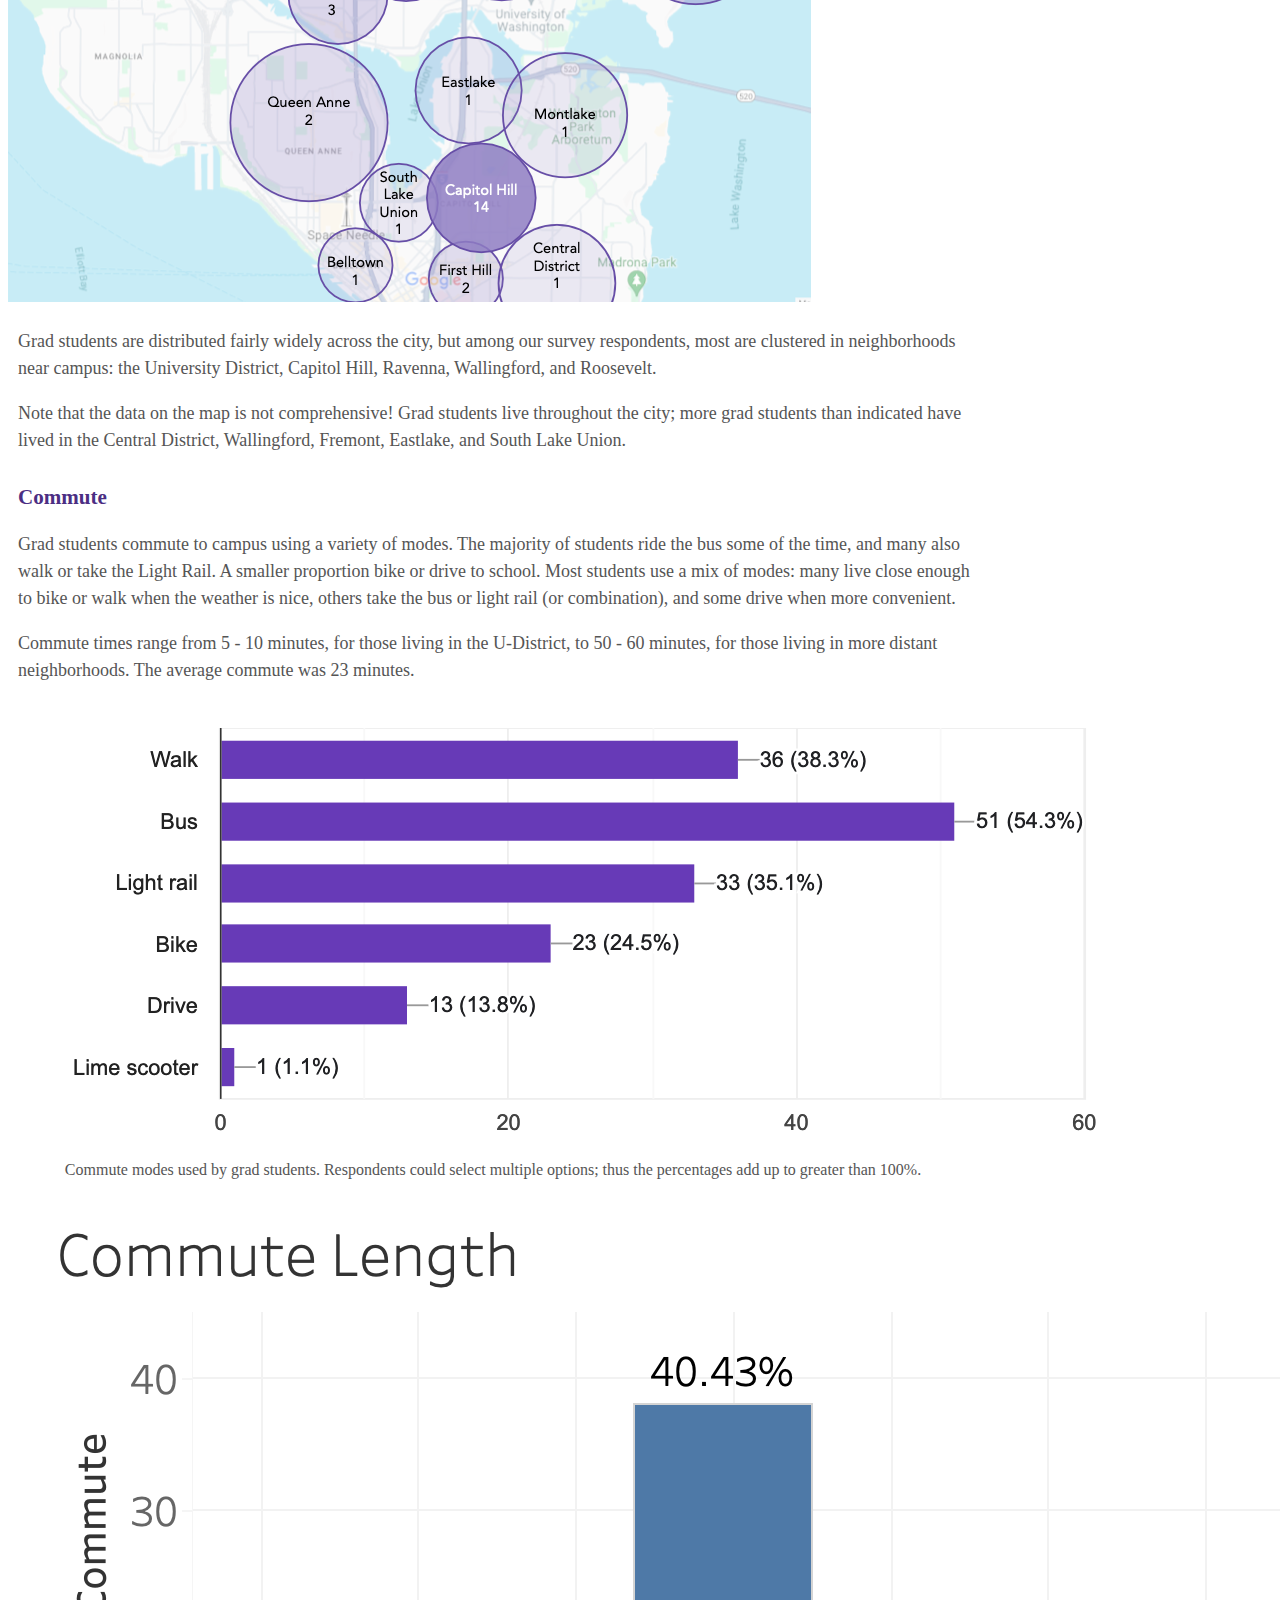
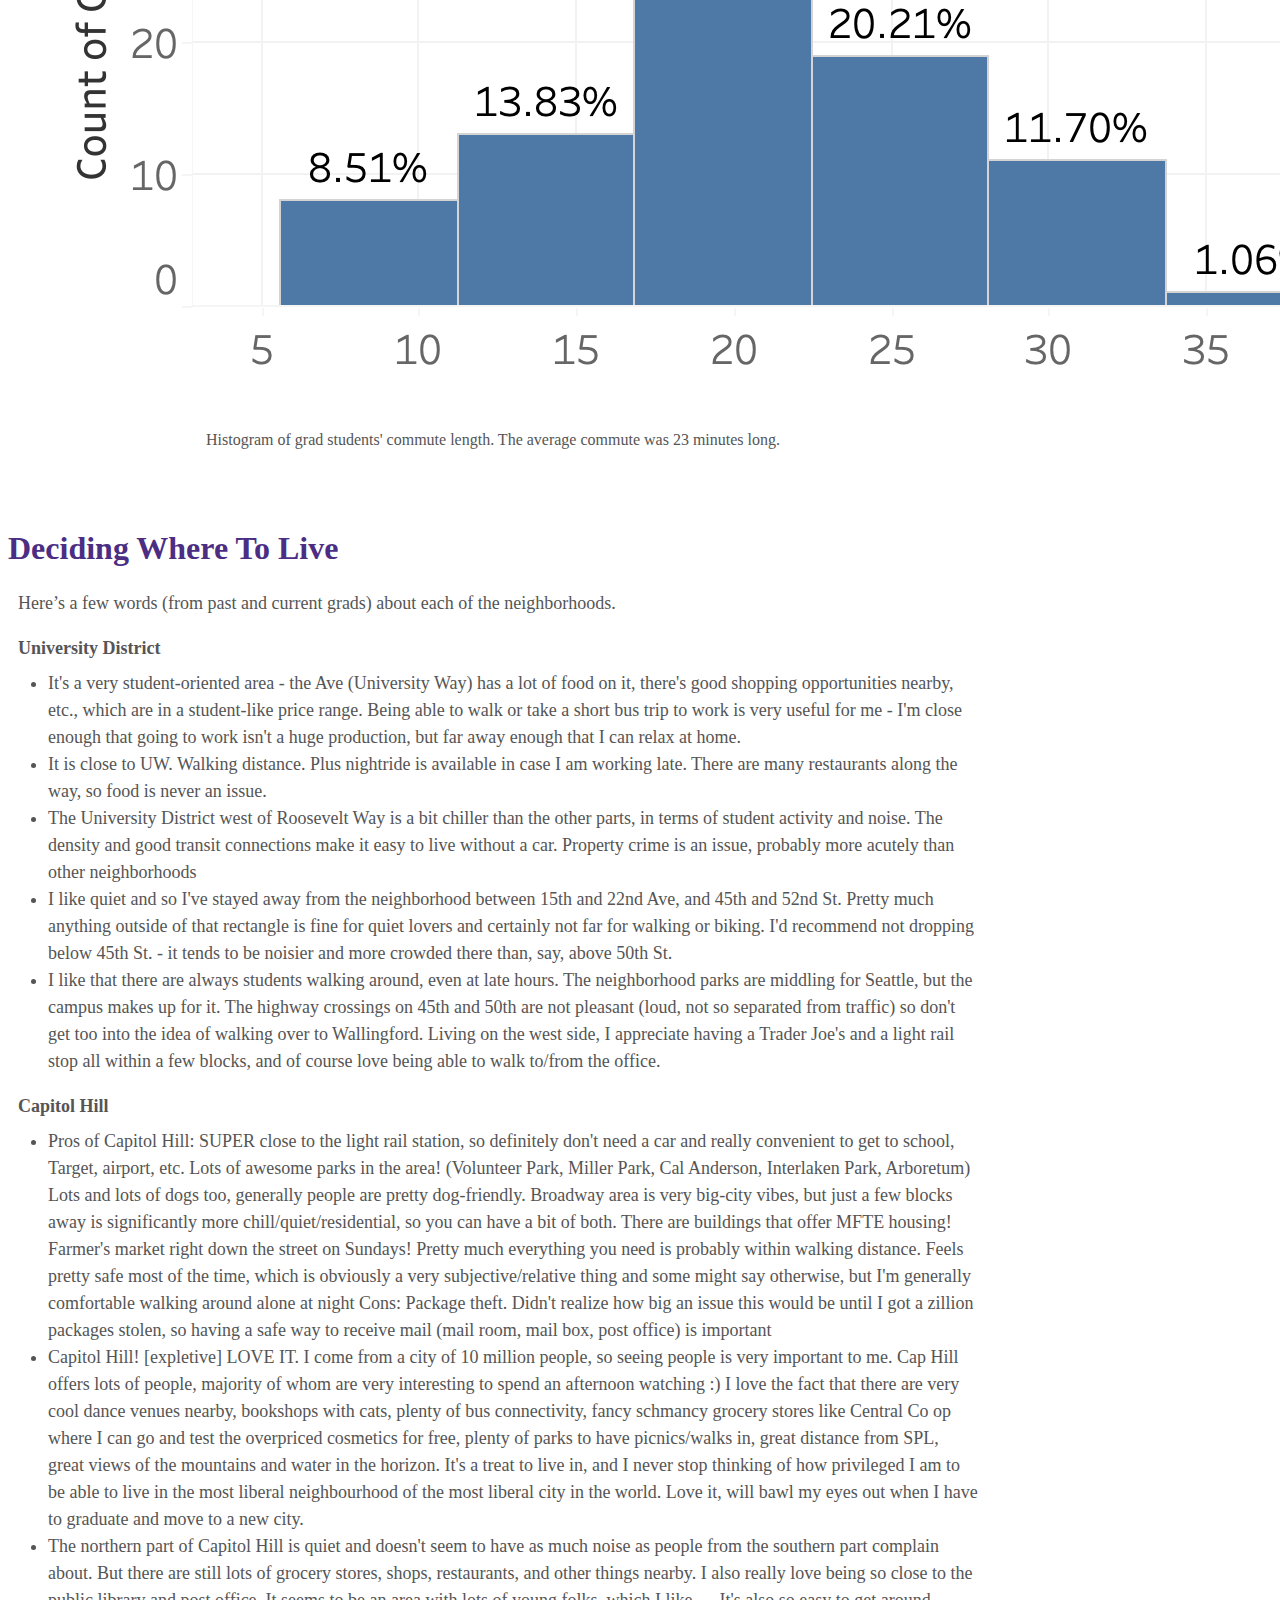
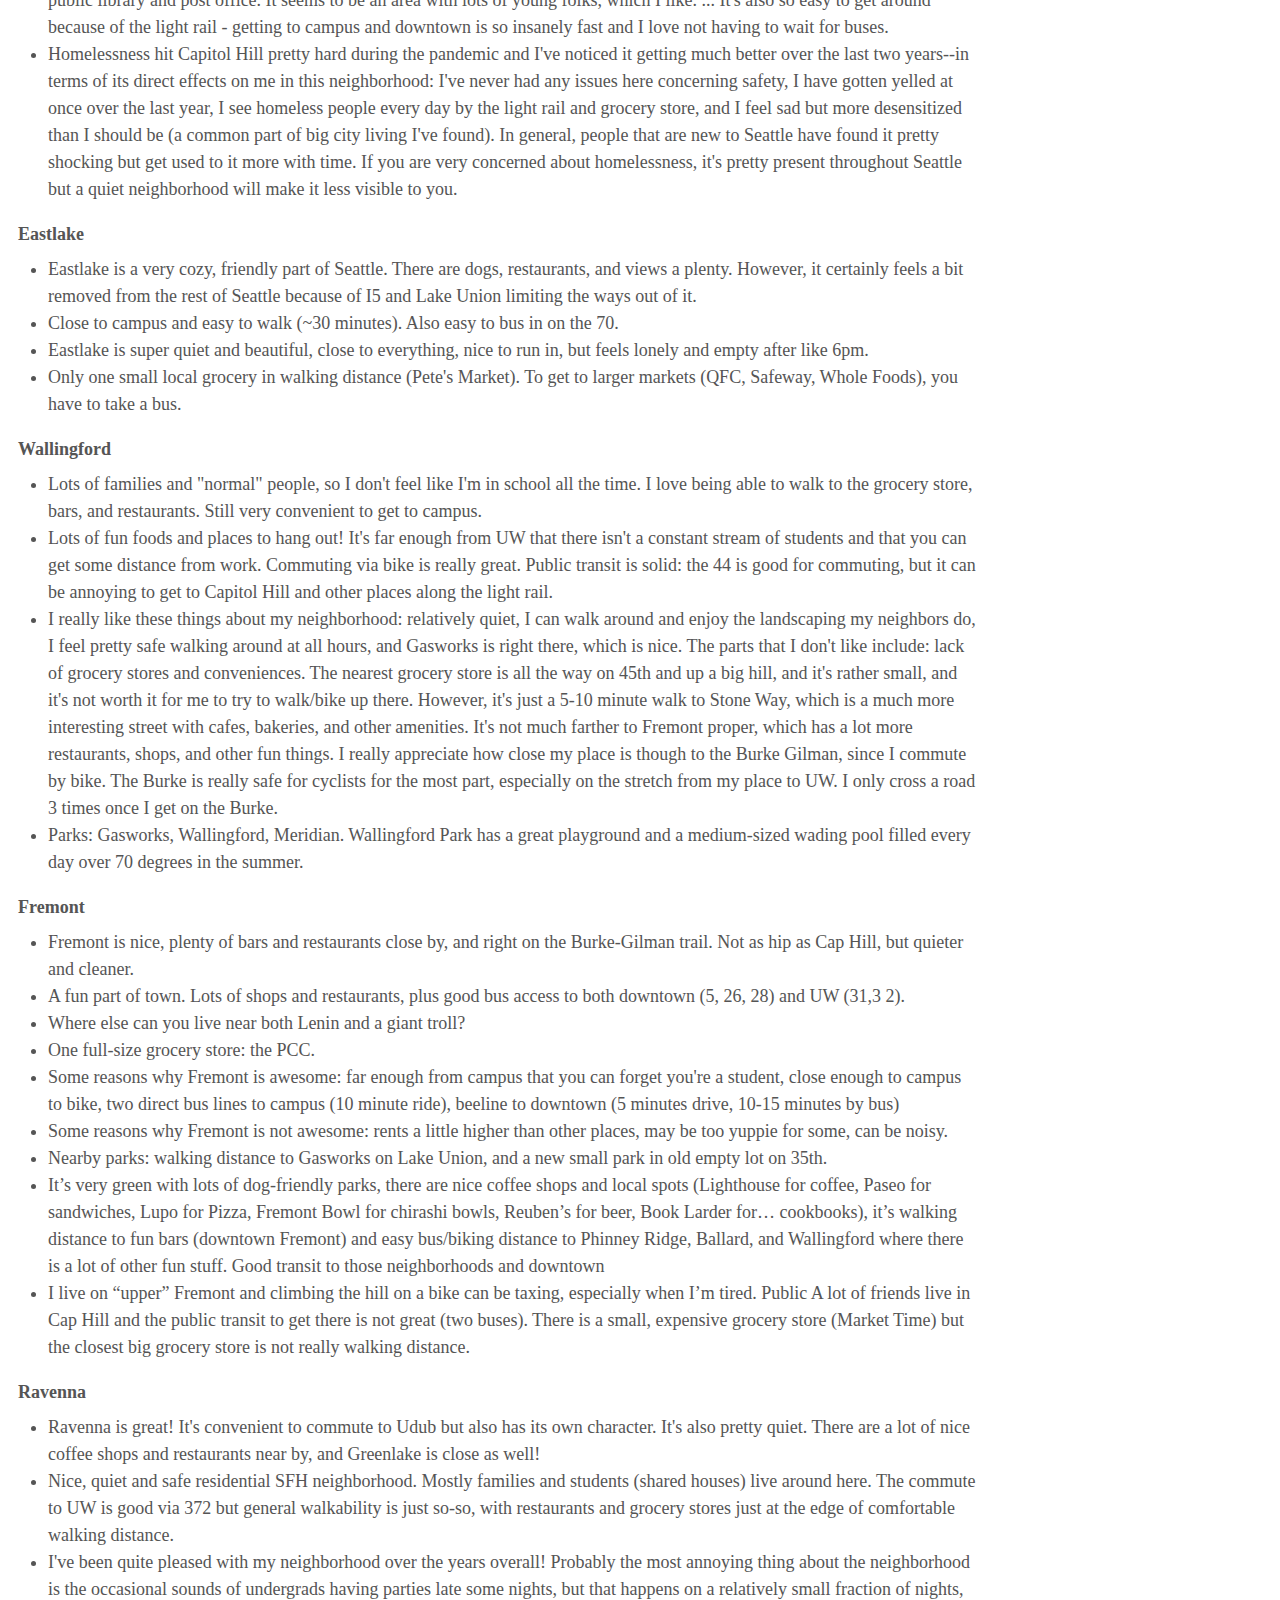
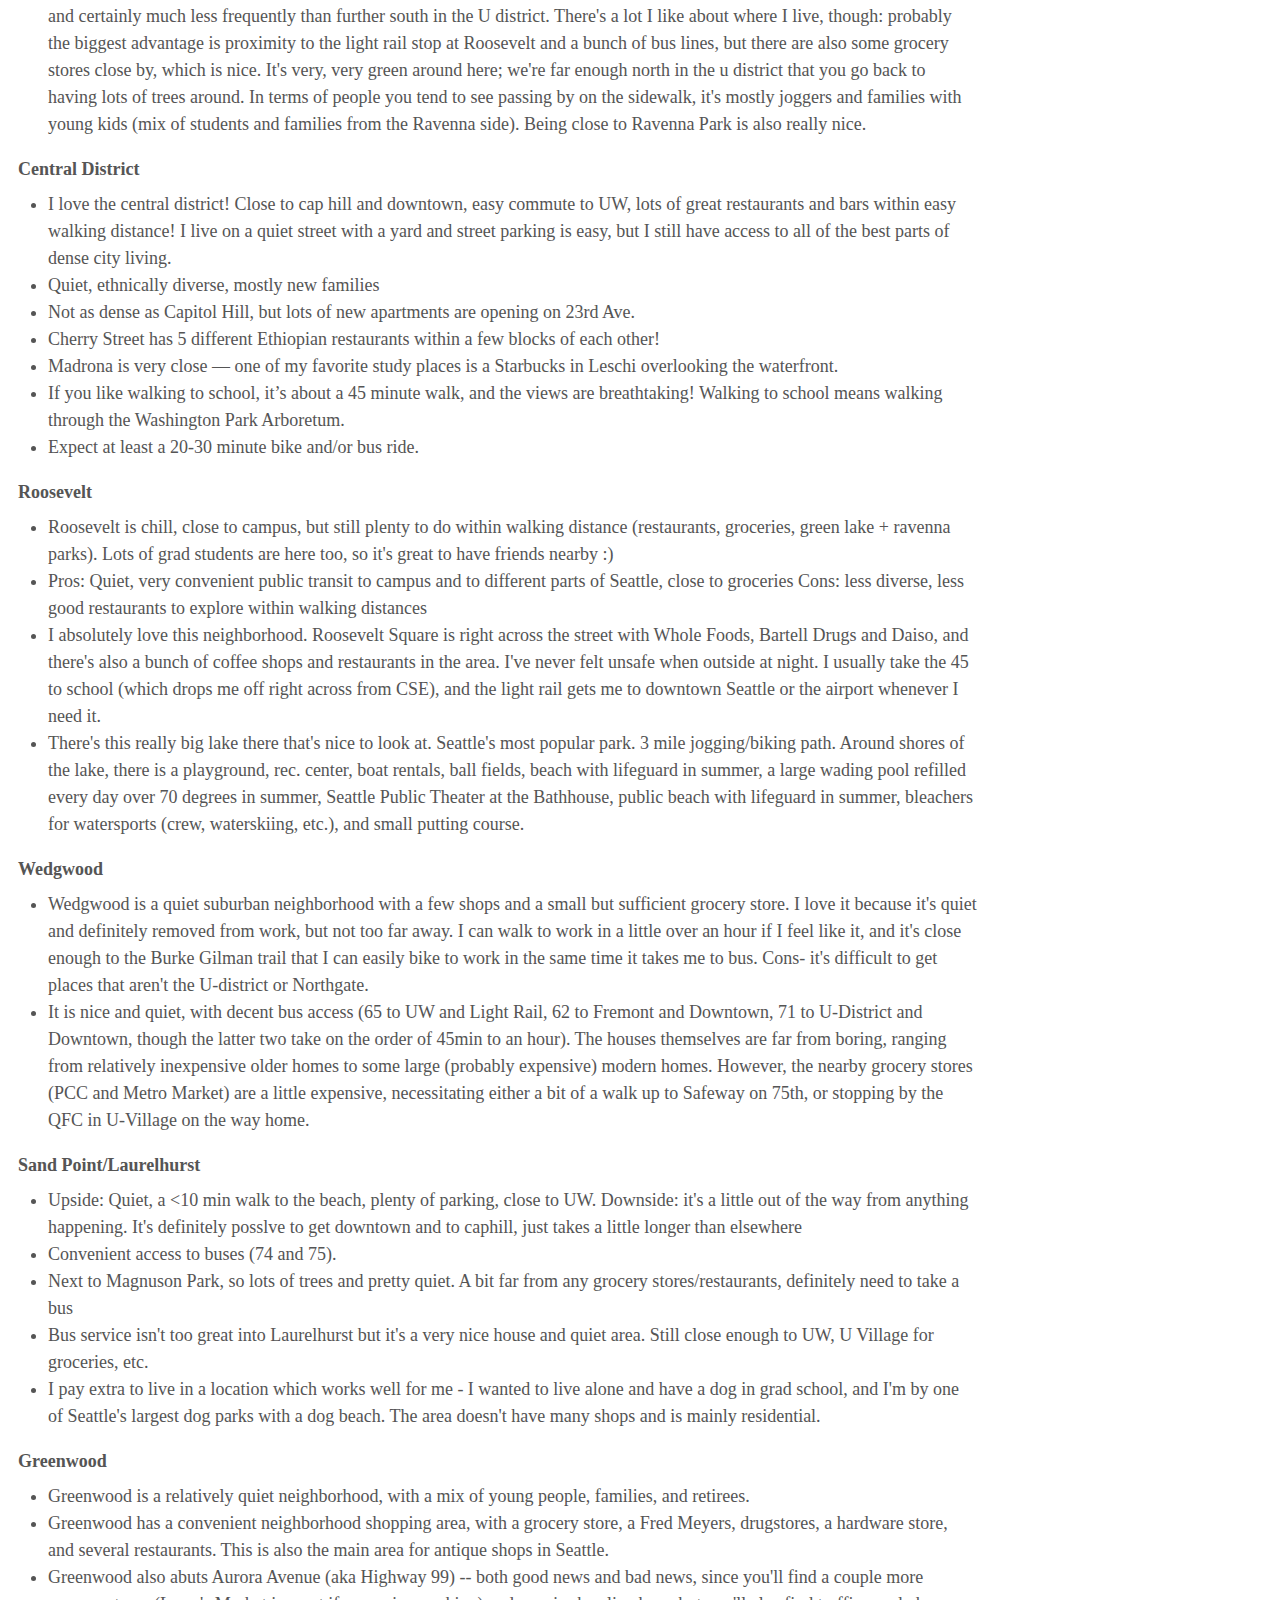
==== commit 1576cfa1: "MFTE eligibility update; Accessibility changes to hyperlink text" ====
--- a/index.html
+++ b/index.html
@@ -184,33 +184,22 @@
                 Seattle's MFTE program incentivizes developers to set aside apartments
                 for income-/rent-restricted use. MFTE apartments can be found in denser
                 areas like Capitol Hill or Roosevelt for often $150 - $250
-                less per month than comparable non-MFTE units. You can learn more
-                <a href="https://www.seattle.gov/housing/housing-developers/multifamily-tax-exemption">here</a>
-                or search for MFTE apartments on
-                <a href="https://mfte-seattle.com/all-buildings">this map</a>.
-              </p>
-              <p class="faq_answer">
-                Recent changes to MFTE guidelines have made it harder for graduate students
-                to qualify by requiring need-based financial aid. Courtesy of an anonymous
-                housing survey respondent, here are some tips for qualifying under the new rules:
-              </p>
-              <blockquote>
-                <p>Guidelines from the union:</p>
-                <p>
-                  How to qualify for MFTE Housing as a graduate student* under the new policy - workaround
-                *this solution only works if you are eligible to file a FAFSA/WAFSA application.
-                  <a href="https://studentaid.gov/understand-aid/eligibility">Click here for FAFSA eligibility</a>
-                  and <a href="https://wsac.wa.gov/WASFAelig">here for WAFSA eligibility</a>.
-                </p>
-
-                <ol>
-                  <li>File a FAFSA or WAFSA application</li>
-                  <li>Once your application has been processed successfully, UW Office of Student Financial Aid will update the type of aid offered to you in your myuw portal. They will offer unsubsidized student loans. (takes about ~1-2 weeks)</li>
-                  <li>Contact the financial aid office and request to appeal for a work study offer. They will then replace one of the loan offers with work study. (I was able to do this in a 5 minute phone call)</li>
-                  <li>Accept the work study offer in your student aid portal (note: accepting a work study offer comes with no additional employment obligations unless you pursue an additional work study job on campus)</li>
-                  <li>When you apply for a MFTE unit and are asked to provide financial aid award, the work study offer in your aid report counts as need-based financial aid, which satisfies the need-based financial aid prerequisite for MFTE housing.</li>
-                </ol>
-              </blockquote>
+                less per month than comparable non-MFTE units. You can learn more on the
+                <a href="https://www.seattle.gov/housing/housing-developers/multifamily-tax-exemption">
+                  MFTE program website</a>
+                or search for apartments on this
+                <a href="https://mfte-seattle.com/all-buildings">map of MFTE units</a>.
+              </p>
+              <p class="faq_answer">
+                Recent updates to MFTE guidelines have changed and clarified students'
+                eligibility for the program. According to the
+                <a href="https://www.seattle.gov/documents/Departments/Housing/PropertyManagers/MFTECompliance/MFTE-Compliance-Manual.pdf">
+                  2024 MFTE Compliance Manual</a>,
+                grad students can qualify <em>either</em> by providing their independently filed
+                tax return from the previous year, <em>or</em> by completing the
+                <a href="https://www.usa.gov/fafsa">FAFSA</a> or <a href="https://wsac.wa.gov/wasfa">WASFA</a>
+                to prove they would be eligible for need-based aid.
+                For details, see page 16 of the compliance manual linked above.
 
               <p class="faq_question" id="q_9">What is on the standard lease? (<a href="#top">top</a>) </p>
               <p class="faq_answer">
@@ -231,12 +220,25 @@
                 to 6 monthly installments for a 12-month lease. This can help
                 lessen the upfront costs of moving considerably. Landlords
                 don't have to offer this option, but do have to honor it upon request.
-                <a href="https://tenantsunion.org/rights/deposit-questions">More Info</a>
+                <a href="https://tenantsunion.org/rights/deposit-questions">
+                  Follow this link for more information on move-in deposits.
+                </a>
               </p>
 
               <p class="faq_question" id="q_10">What are my rights as a renter? Where can I get help if I have a problem?</p>
               <p class="faq_answer">
-                The <a href="https://tenantsunion.org/">Tenants Union of Washington State</a> is an advocacy organization that offers a free <a href="https://tenantsunion.org/counseling">tenants rights hotline</a> and <a href="https://tenantsunion.org/rights">renter information sheets</a>, including some specific to Seattle. <a href="http://tenantrights206.com/">Be:Seattle</a> is a nonprofit centered around tenants' rights. They offer tenants' rights workshops, a <a href="http://tenantrights206.com/contact/">contact form</a> where you can ask questions about your rights as a renter, and a <a href="http://tenantrights206.com/tenant-research-portal/">tenant research portal</a> where you can look up an address to see if the landlord is a serial evictor or if there have been code violations there.
+                The <a href="https://tenantsunion.org/">Tenants Union of Washington State</a> 
+                is an advocacy organization that offers a free 
+                <a href="https://tenantsunion.org/counseling">tenants rights hotline</a> and 
+                <a href="https://tenantsunion.org/rights">renter information sheets</a>, 
+                including some specific to Seattle. 
+                <a href="http://tenantrights206.com/">Be:Seattle</a> is a nonprofit
+                centered around tenants' rights. They offer tenants' rights workshops, a 
+                contact form where you can <a href="http://tenantrights206.com/contact/"> 
+                ask questions about your rights as a renter</a>, and a 
+                <a href="http://tenantrights206.com/tenant-research-portal/">tenant research portal</a> 
+                where you can look up an address to see if the landlord is a serial 
+                evictor or if there have been code violations there.
               </p>
 
               <p class="faq_question" id="q_11">Do I need a car to live in Seattle?</p>
@@ -265,8 +267,9 @@
               </p>
               <p class="faq_answer">
                 Seattle has two main modes of public transportation: light rail
-                and bus. You can see an overview of the system
-                <a href="https://kingcounty.maps.arcgis.com/apps/webappviewer/index.html?id=3e239c9048604de8a1c73b72679bc82e">here</a>.
+                and bus.
+                <a href="https://kingcounty.maps.arcgis.com/apps/webappviewer/index.html?id=3e239c9048604de8a1c73b72679bc82e">
+                  See here for an overview of the public transit system</a>.
               </p>
               <p class="faq_answer">
                 The Link Light Rail system connects the UW campus with Northgate,
@@ -303,9 +306,9 @@
                 in Capitol Hill, and Roosevelt Ave in the U-District, which make it
                 safer to ride on the street. However, outside of protected
                 corridors, you may have to share the road with cars, which can
-                be dangerous. You can view the city bike
-                network
-                <a href="http://seattlecitygis.maps.arcgis.com/apps/webappviewer/index.html?id=a24b25c3142c49e194190d6a888d97e3">here</a>.
+                be dangerous. You can 
+                <a href="http://seattlecitygis.maps.arcgis.com/apps/webappviewer/index.html?id=a24b25c3142c49e194190d6a888d97e3">
+                  view the city bike network here</a>.
               </p>
 
 
